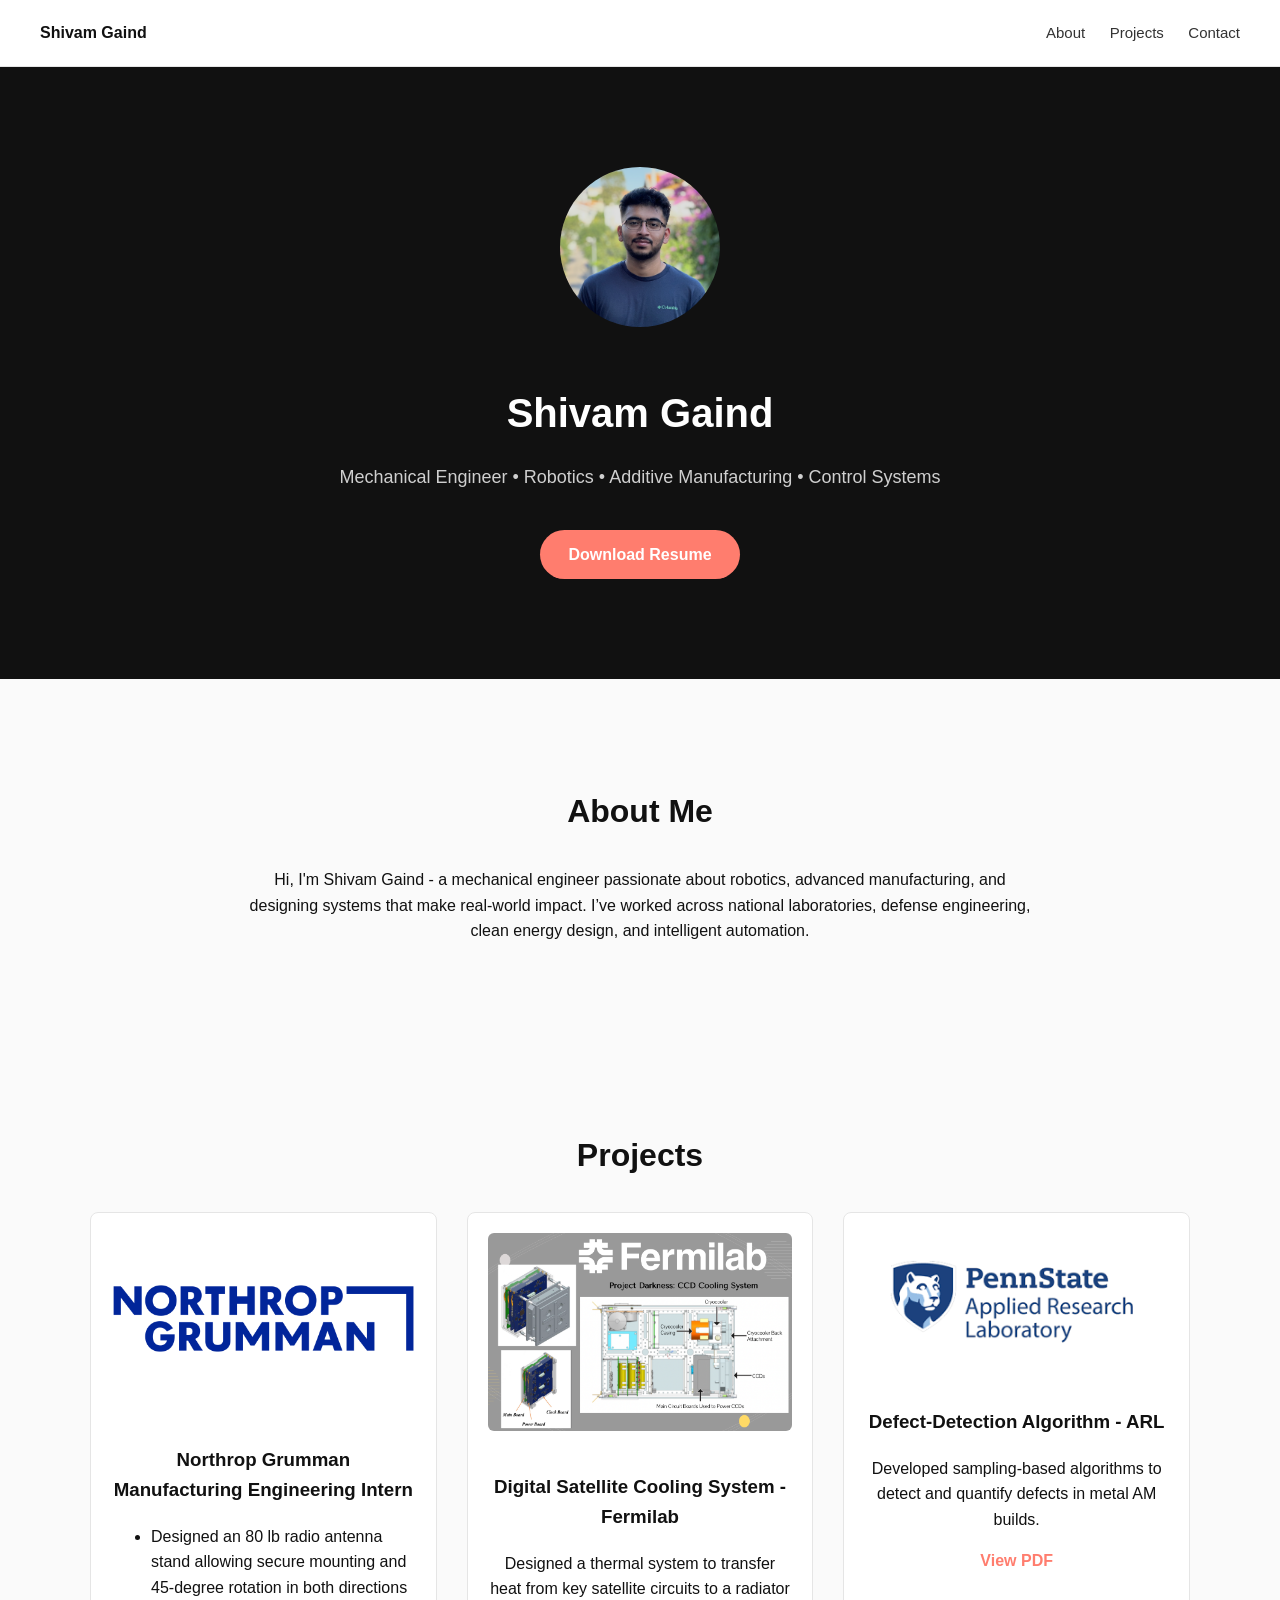
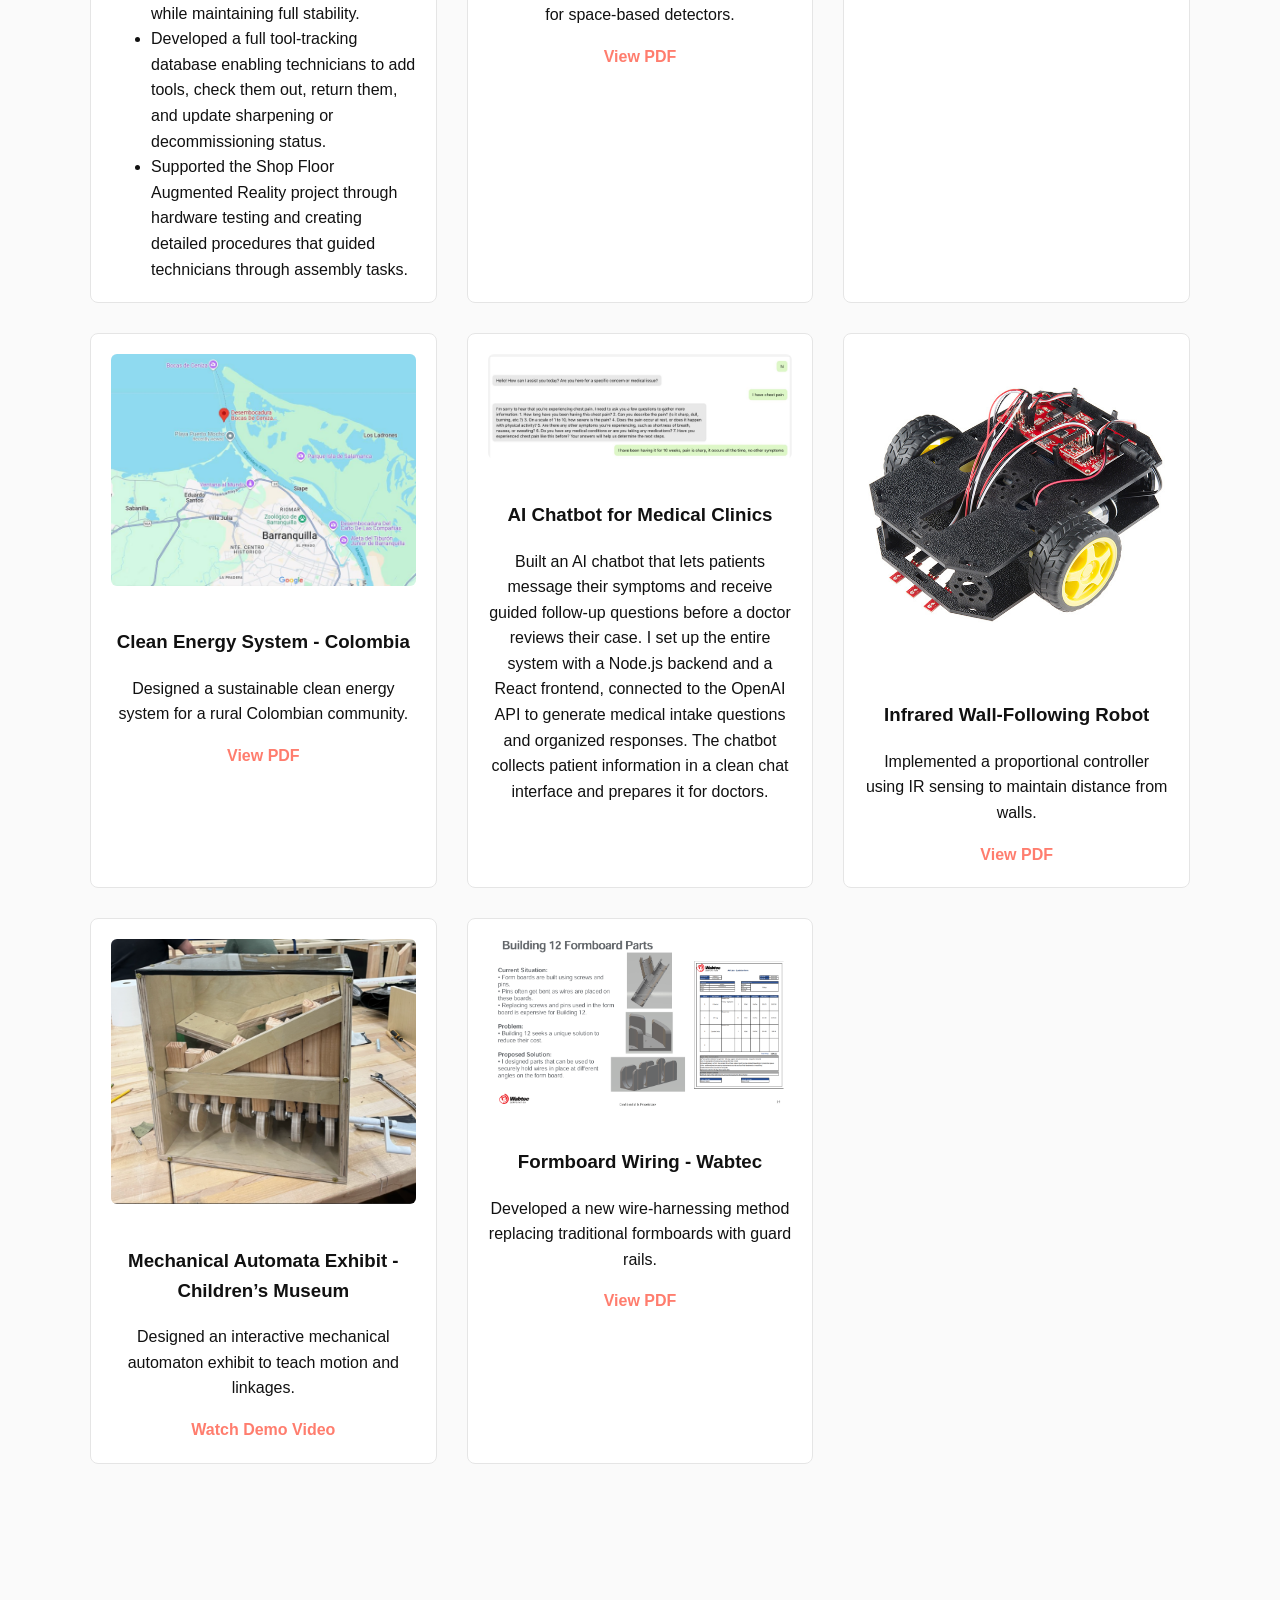
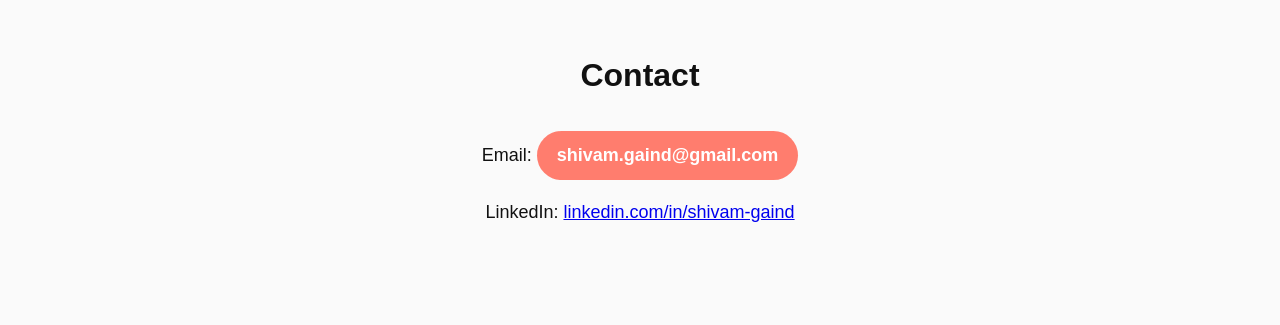
==== index.html @ 951e640e "Add files via upload" ====
<!DOCTYPE html>
<html lang="en">
<head>
  <meta charset="UTF-8" />
  <meta name="viewport" content="width=device-width, initial-scale=1.0" />
  <title>Shivam Gaind Portfolio</title>
  <style>
    body {
      margin: 0;
      font-family: Arial, sans-serif;
      background: #fafafa;
      color: #111;
      line-height: 1.6;
    }
    header {
      display: flex;
      justify-content: space-between;
      align-items: center;
      padding: 20px 40px;
      border-bottom: 1px solid #e5e5e5;
      background: white;
      position: sticky;
      top: 0;
    }
    nav a {
      margin-left: 20px;
      text-decoration: none;
      color: #333;
      font-size: 15px;
    }
    .hero {
      background: #111;
      color: white;
      padding: 100px 20px;
      text-align: center;
    }
    .hero img {
      width: 160px;
      height: 160px;
      border-radius: 50%;
      object-fit: cover;
      margin-bottom: 20px;
    }
    .hero h1 {
      font-size: 40px;
      margin-bottom: 10px;
    }
    .hero p {
      font-size: 18px;
      opacity: 0.8;
    }
    .resume-btn {
      display: inline-block;
      margin-top: 20px;
      padding: 12px 28px;
      background: #ff7d6e;
      color: white;
      text-decoration: none;
      border-radius: 30px;
      font-weight: bold;
    }

    section {
      padding: 80px 40px;
      max-width: 1100px;
      margin: auto;
    }
    h2 {
      margin-bottom: 30px;
      font-size: 32px;
      text-align: center;
    }
    .project-grid {
      display: grid;
      grid-template-columns: repeat(auto-fit, minmax(320px, 1fr));
      gap: 30px;
    }
    .project-card {
      background: white;
      border-radius: 8px;
      padding: 20px;
      border: 1px solid #e5e5e5;
      text-align: center;
    }
    .project-card img {
      width: 100%;
      border-radius: 6px;
      margin-bottom: 15px;
    }
    .project-card a {
      text-decoration: none;
      color: #ff7d6e;
      font-weight: bold;
    }
    #contact p {
      text-align: center;
      font-size: 18px;
    }
  .email-btn { display:inline-block; padding:10px 20px; background:#ff7d6e; color:white; border-radius:30px; text-decoration:none; font-weight:bold; }
.email-btn:hover { opacity:0.85; }
/* Fade-in animation */
@keyframes fadeInUp {
  0% { opacity: 0; transform: translateY(20px); }
  100% { opacity: 1; transform: translateY(0); }
}
.fade-in {
  animation: fadeInUp 0.9s ease both;
}
</style>
</head>
<body>

<header>
  <strong>Shivam Gaind</strong>
  <nav>
    <a href="#about">About</a>
    <a href="#projects">Projects</a>
    <a href="#contact">Contact</a>
  </nav>
</header>

<div class="hero fade-in">
  <img src="images/newheadshot.png" alt="Shivam Headshot">
  <h1>Shivam Gaind</h1>
  <p>Mechanical Engineer • Robotics • Additive Manufacturing • Control Systems</p>
  <a class="resume-btn" href="pdfs/shivam-gaind-resume.pdf" target="_blank">Download Resume</a>
</div>

<section id="about" class="fade-in">
  <h2>About Me</h2>
  <p style="max-width:800px;margin:auto;text-align:center;">
    Hi, I'm Shivam Gaind - a mechanical engineer passionate about robotics, advanced manufacturing,
    and designing systems that make real-world impact. I’ve worked across national laboratories,
    defense engineering, clean energy design, and intelligent automation.
  </p>
</section>

<section id="projects">
  <h2>Projects</h2>
  <div class="project-grid fade-in">

    <div class="project-card">
      <img src="images/Northrop-Grumman-logo.png" alt="Northrop Grumman">
      <h3>Northrop Grumman Manufacturing Engineering Intern</h3>
      <ul style="text-align:left; max-width:850px; margin:auto;">
        <li>Designed an 80 lb radio antenna stand allowing secure mounting and 45-degree rotation in both directions while maintaining full stability.</li>
        <li>Developed a full tool-tracking database enabling technicians to add tools, check them out, return them, and update sharpening or decommissioning status.</li>
        <li>Supported the Shop Floor Augmented Reality project through hardware testing and creating detailed procedures that guided technicians through assembly tasks.</li>
      </ul>
    </div>


    <div class="project-card">
      <img src="images/cooling-system.jpg" alt="Cooling System">
      <h3>Digital Satellite Cooling System - Fermilab</h3>
      <p>Designed a thermal system to transfer heat from key satellite circuits to a radiator for space-based detectors.</p>
      <a href="pdfs/cooling-system.pdf" target="_blank">View PDF</a>
    </div>

    <div class="project-card">
      <img src="images/arl.png" alt="Defect Detection">
      <h3>Defect-Detection Algorithm - ARL</h3>
      <p>Developed sampling-based algorithms to detect and quantify defects in metal AM builds.</p>
      <a href="pdfs/defect-detection.pdf" target="_blank">View PDF</a>
    </div>

    <div class="project-card">
      <img src="images/clean-energy.jpg" alt="Colombia Energy">
      <h3>Clean Energy System - Colombia</h3>
      <p>Designed a sustainable clean energy system for a rural Colombian community.</p>
      <a href="pdfs/colombia-energy.pdf" target="_blank">View PDF</a>
    </div>

    <div class="project-card">
      <img src="images/ai-chatbot.jpg" alt="AI Chatbot">
      <h3>AI Chatbot for Medical Clinics</h3>
      <p>Built an AI chatbot that lets patients message their symptoms and receive guided follow-up questions before a doctor reviews their case. I set up the entire system with a Node.js backend and a React frontend, connected to the OpenAI API to generate medical intake questions and organized responses. The chatbot collects patient information in a clean chat interface and prepares it for doctors.</p>
    </div>

    <div class="project-card">
      <img src="images/wall-robot.jpg" alt="Wall Robot">
      <h3>Infrared Wall-Following Robot</h3>
      <p>Implemented a proportional controller using IR sensing to maintain distance from walls.</p>
      <a href="pdfs/wall-following-robot.pdf" target="_blank">View PDF</a>
    </div>

    <div class="project-card">
      <img src="images/automata.jpg" alt="Automata">
      <h3>Mechanical Automata Exhibit - Children’s Museum</h3>
      <p>Designed an interactive mechanical automaton exhibit to teach motion and linkages.</p>
      <a href="https://youtu.be/jIx4o_umv-I" target="_blank">Watch Demo Video</a>
    </div>

    <div class="project-card">
      <img src="images/formboard.jpg" alt="Wabtec Wiring">
      <h3>Formboard Wiring - Wabtec</h3>
      <p>Developed a new wire-harnessing method replacing traditional formboards with guard rails.</p>
      <a href="pdfs/wabtec-wiring.pdf" target="_blank">View PDF</a>
    
    

  </div>
</section>

<section id="contact" class="fade-in">
  <h2>Contact</h2>
  <p>Email: <a href="mailto:shivam.gaind@gmail.com" class="email-btn">shivam.gaind@gmail.com</a></p>
  <p>LinkedIn: <a href="https://www.linkedin.com/in/shivam-gaind/" target="_blank">linkedin.com/in/shivam-gaind</a></p>
</section>

</body>
</html>
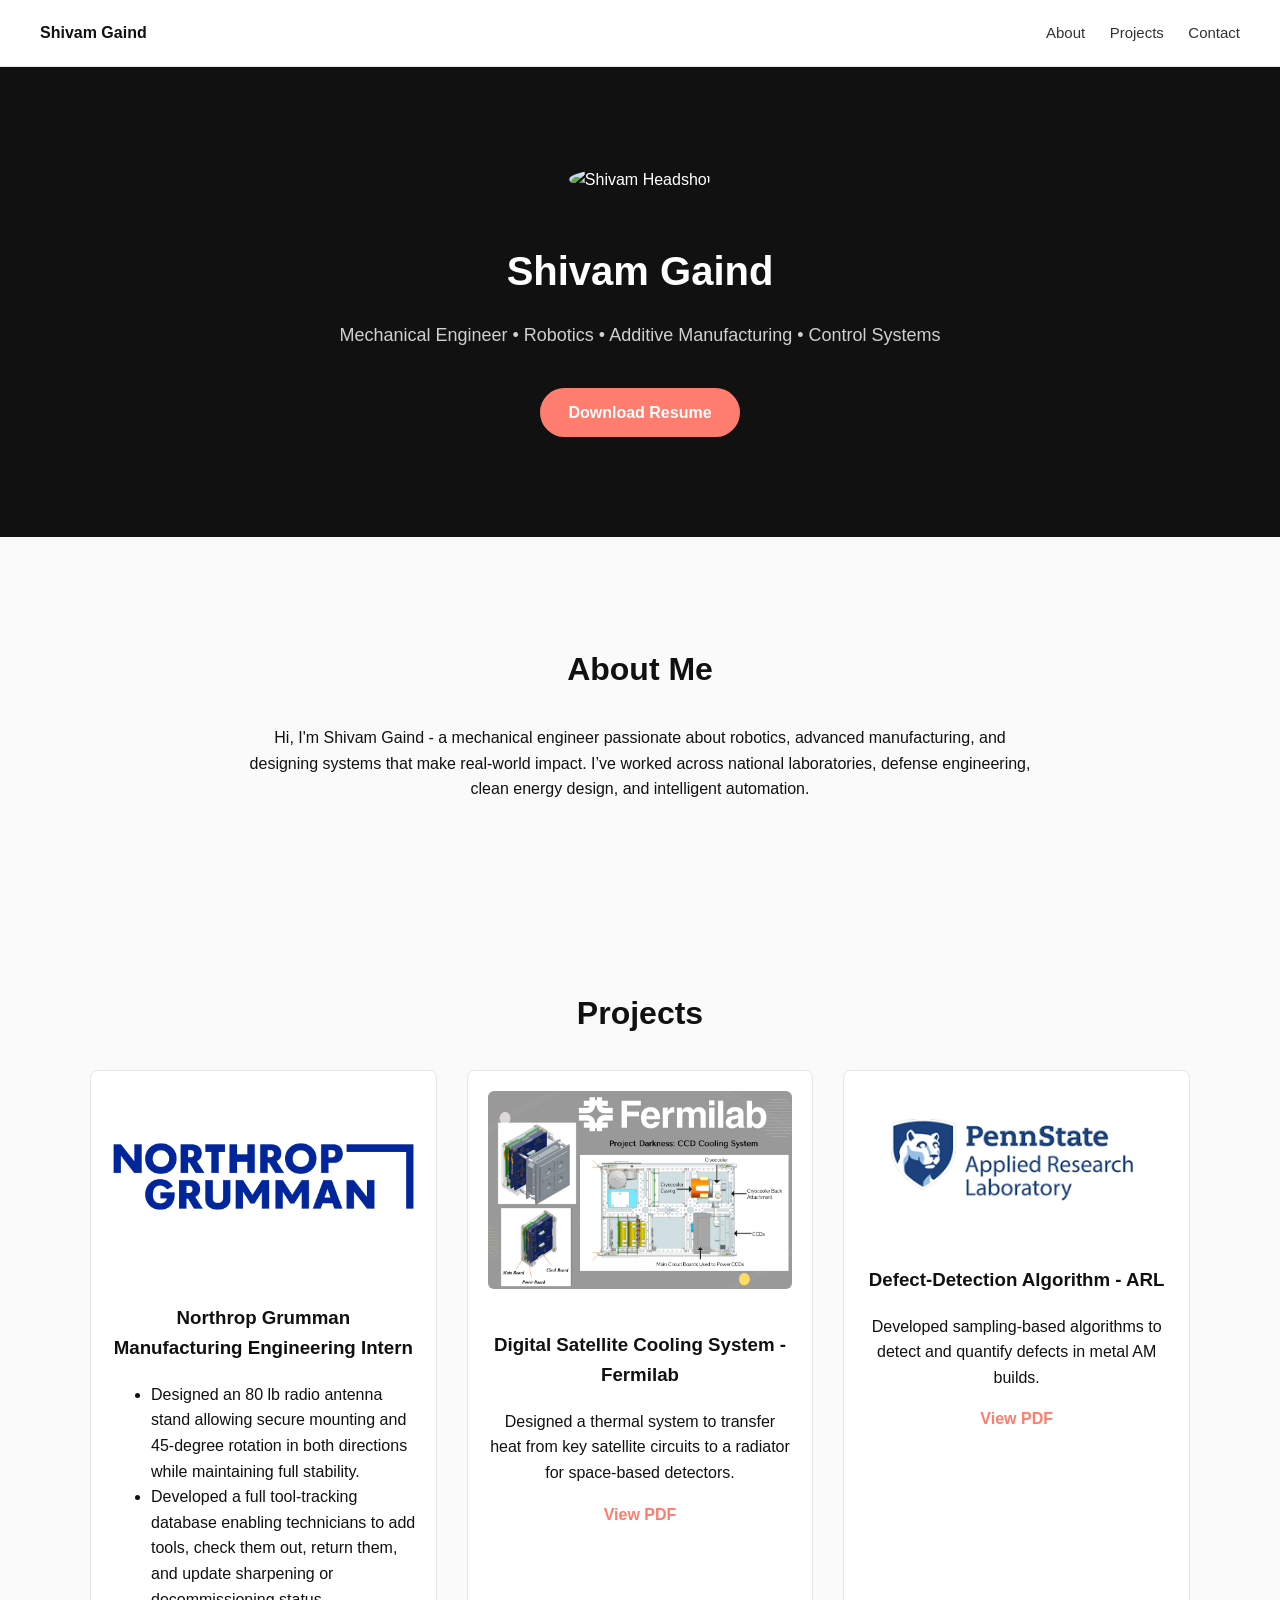
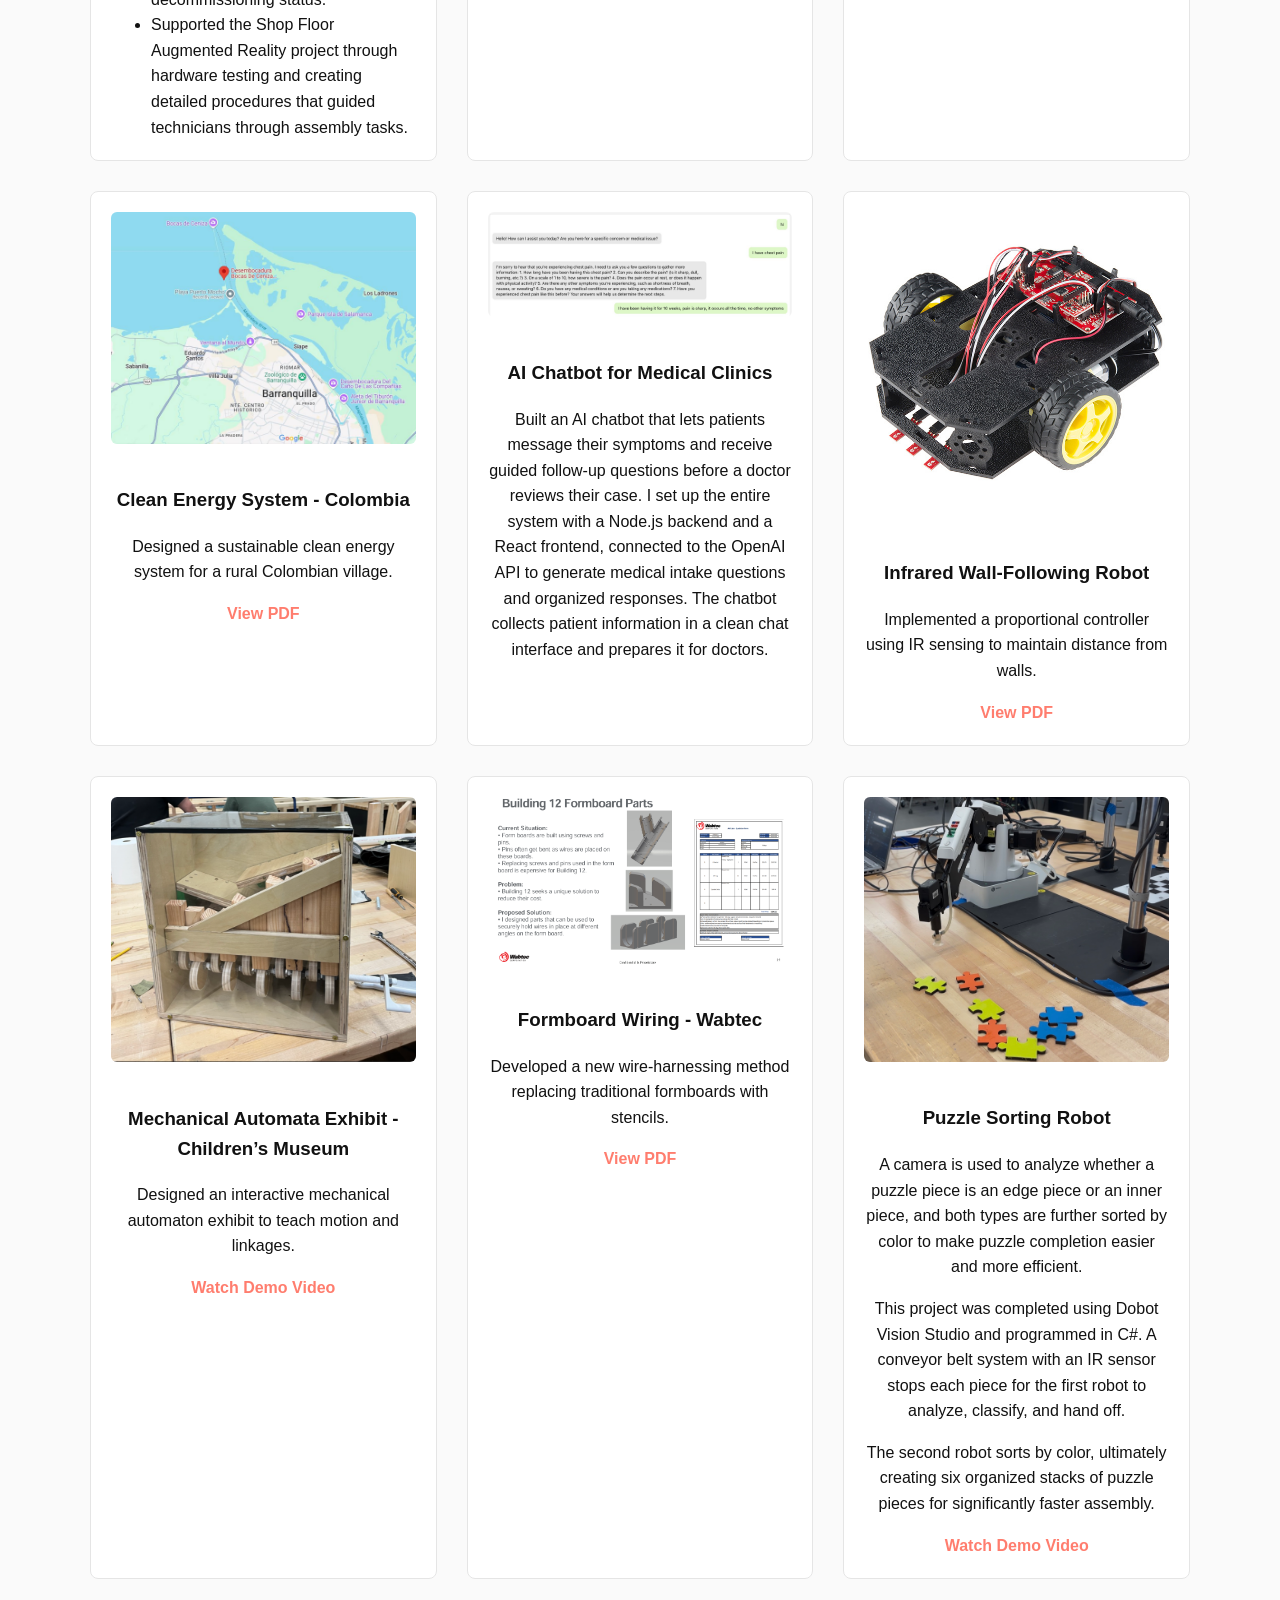
==== commit 1d14360e: "Add files via upload" ====
--- a/index.html
+++ b/index.html
@@ -120,7 +120,7 @@
 </header>
 
 <div class="hero fade-in">
-  <img src="images/newheadshot.png" alt="Shivam Headshot">
+  <img src="images/newheadshot.jpg" alt="Shivam Headshot">
   <h1>Shivam Gaind</h1>
   <p>Mechanical Engineer • Robotics • Additive Manufacturing • Control Systems</p>
   <a class="resume-btn" href="pdfs/shivam-gaind-resume.pdf" target="_blank">Download Resume</a>
@@ -167,7 +167,7 @@
     <div class="project-card">
       <img src="images/clean-energy.jpg" alt="Colombia Energy">
       <h3>Clean Energy System - Colombia</h3>
-      <p>Designed a sustainable clean energy system for a rural Colombian community.</p>
+      <p>Designed a sustainable clean energy system for a rural Colombian village.</p>
       <a href="pdfs/colombia-energy.pdf" target="_blank">View PDF</a>
     </div>
 
@@ -194,19 +194,18 @@
     <div class="project-card">
       <img src="images/formboard.jpg" alt="Wabtec Wiring">
       <h3>Formboard Wiring - Wabtec</h3>
-      <p>Developed a new wire-harnessing method replacing traditional formboards with guard rails.</p>
+      <p>Developed a new wire-harnessing method replacing traditional formboards with stencils.</p>
       <a href="pdfs/wabtec-wiring.pdf" target="_blank">View PDF</a>
-    
-    
+    </div>
+
+    <div class="project-card">
+      <img src="images/puzzle.jpg" alt="Puzzle Sorting Robot">
+      <h3>Puzzle Sorting Robot</h3>
+      <p>A camera is used to analyze whether a puzzle piece is an edge piece or an inner piece, and both types are further sorted by color to make puzzle completion easier and more efficient.</p>
+      <p>This project was completed using Dobot Vision Studio and programmed in C#. A conveyor belt system with an IR sensor stops each piece for the first robot to analyze, classify, and hand off.</p>
+      <p>The second robot sorts by color, ultimately creating six organized stacks of puzzle pieces for significantly faster assembly.</p>
+      <a href="https://youtu.be/s-5QHAK5rCs" target="_blank">Watch Demo Video</a>
+    </div>
 
   </div>
 </section>
-
-<section id="contact" class="fade-in">
-  <h2>Contact</h2>
-  <p>Email: <a href="mailto:shivam.gaind@gmail.com" class="email-btn">shivam.gaind@gmail.com</a></p>
-  <p>LinkedIn: <a href="https://www.linkedin.com/in/shivam-gaind/" target="_blank">linkedin.com/in/shivam-gaind</a></p>
-</section>
-
-</body>
-</html>
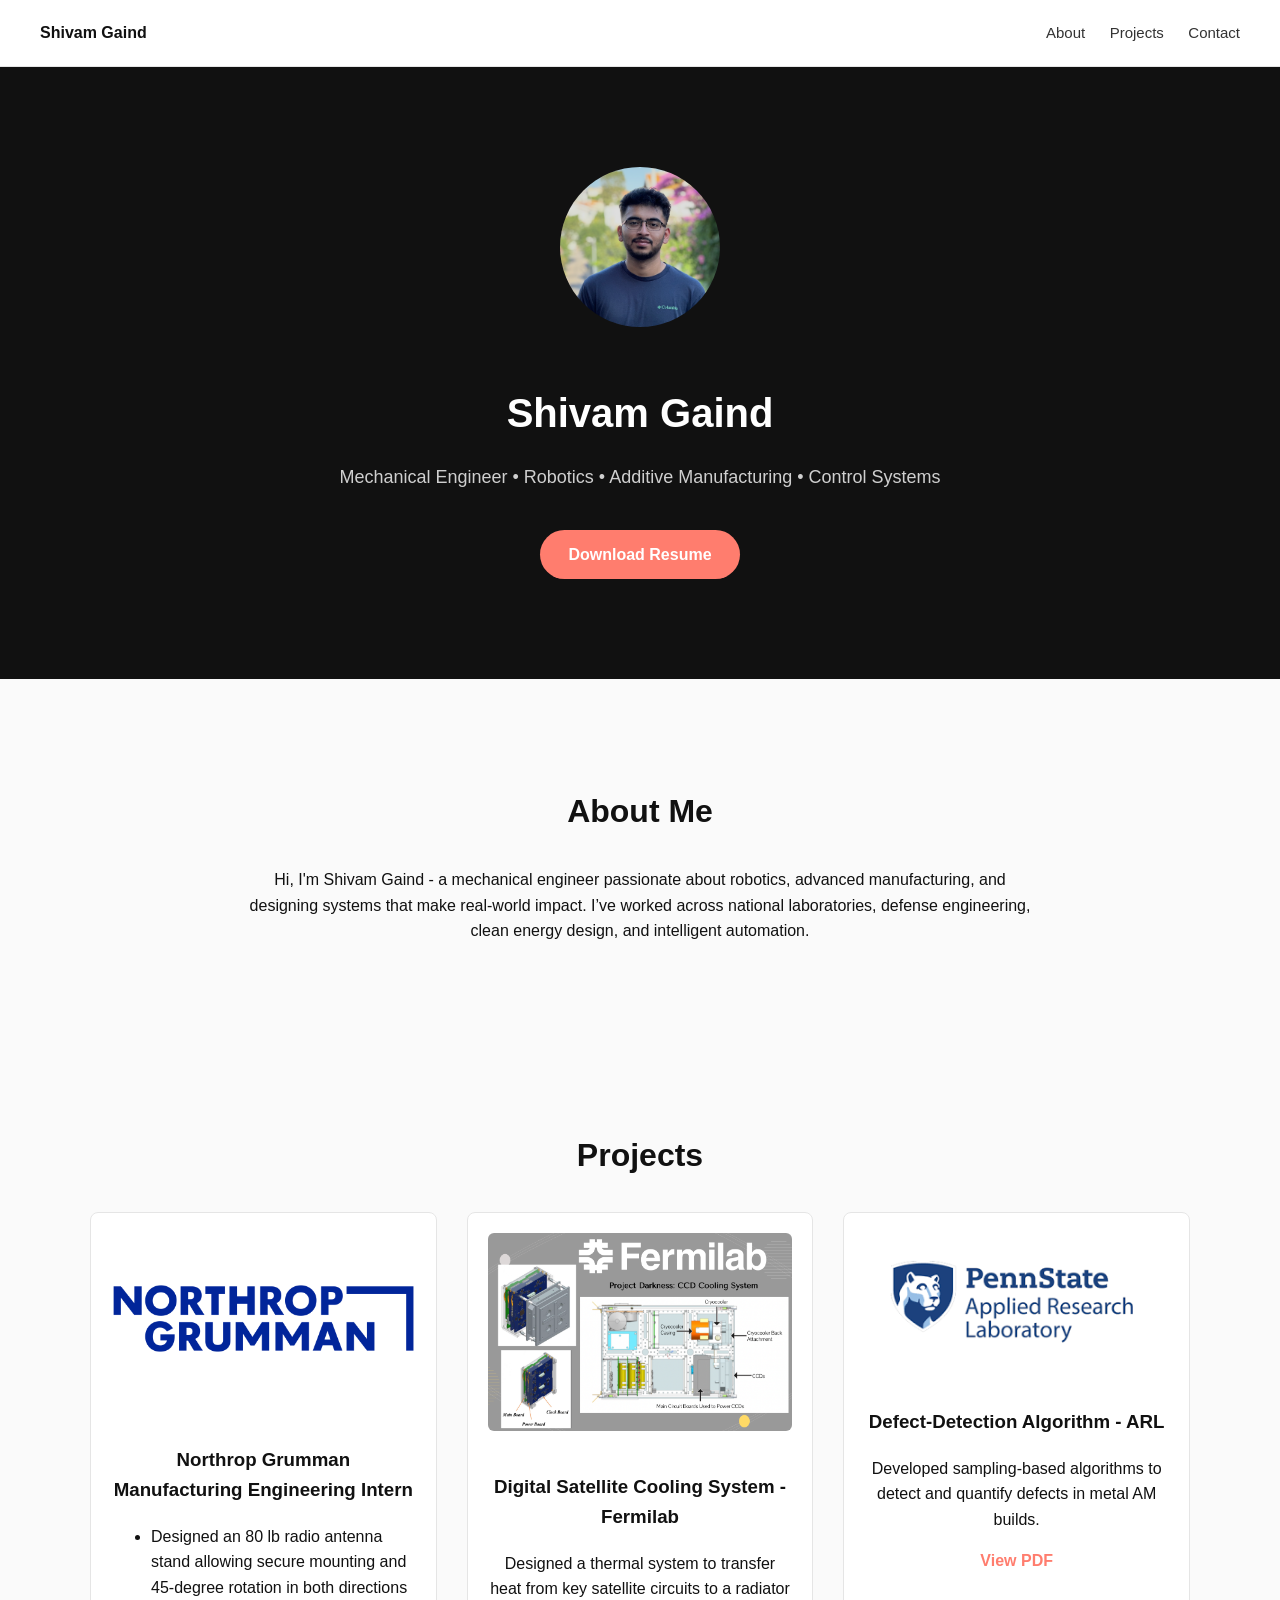
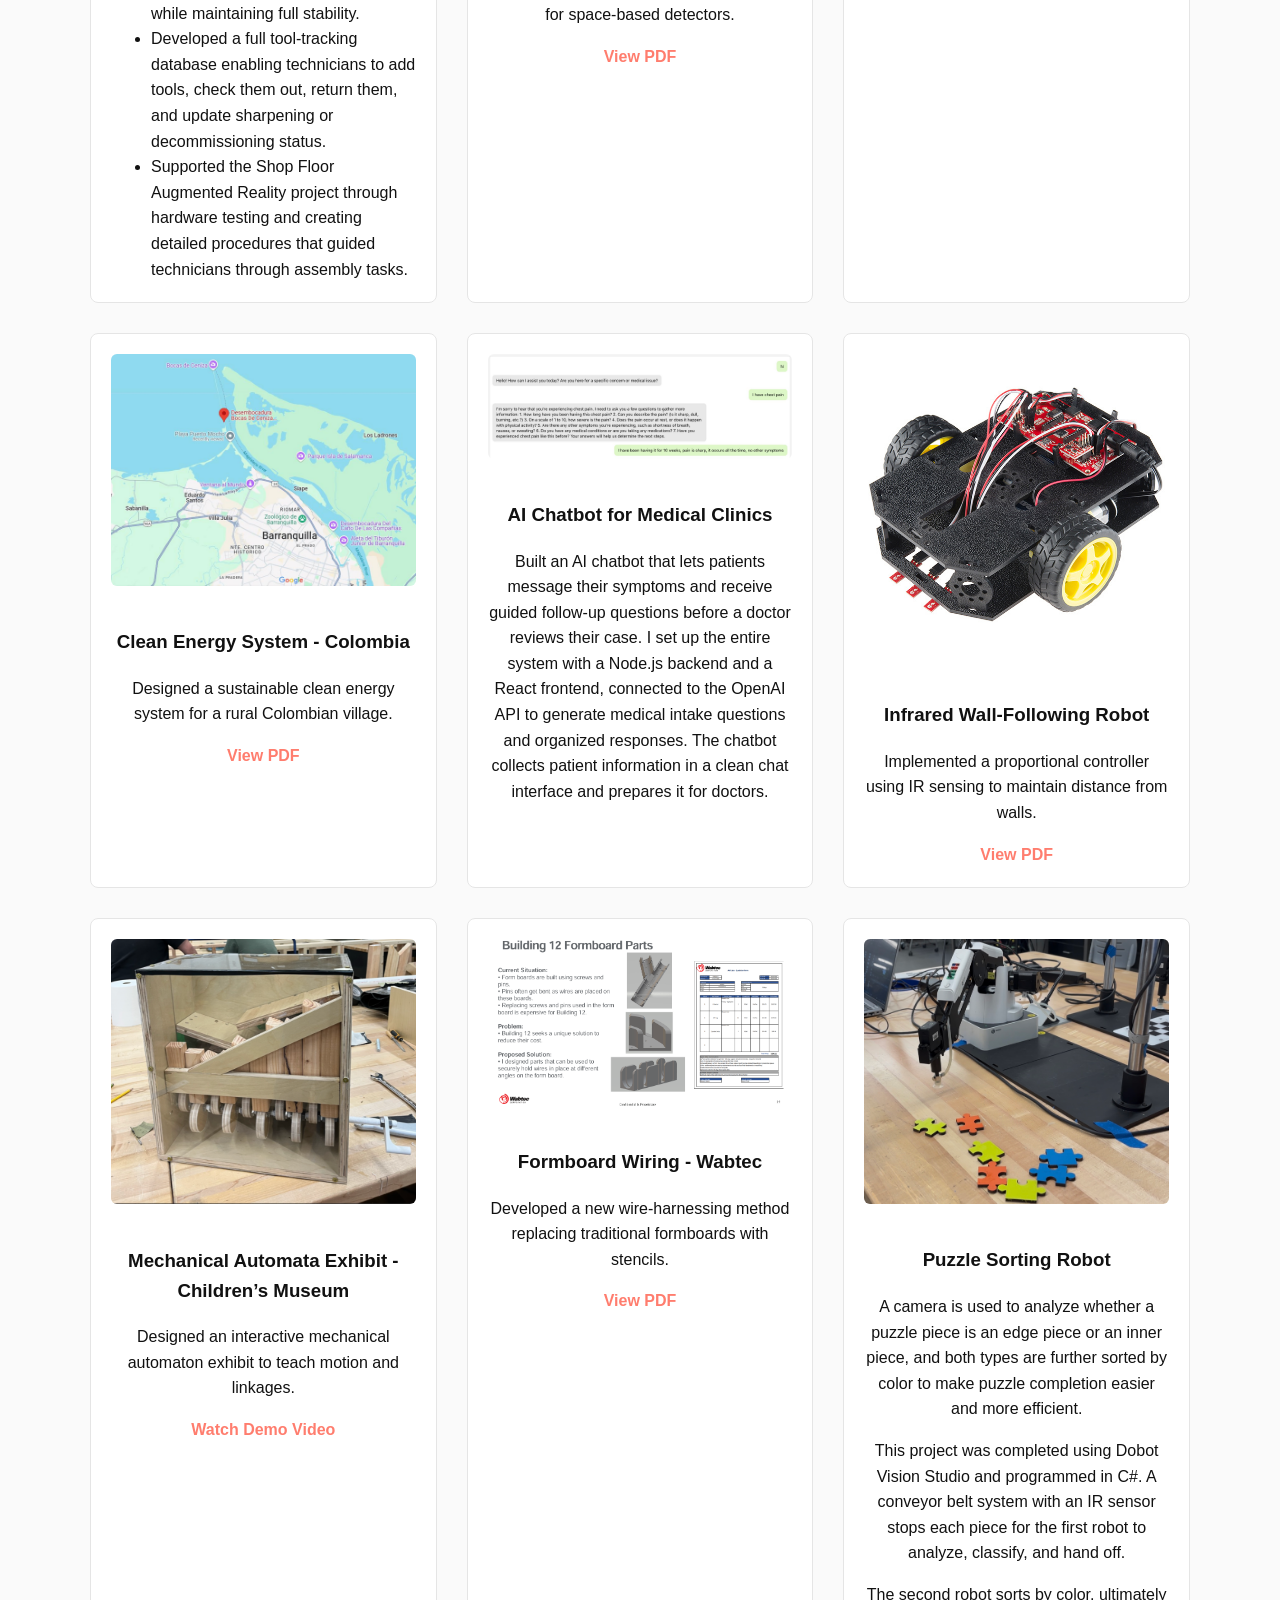
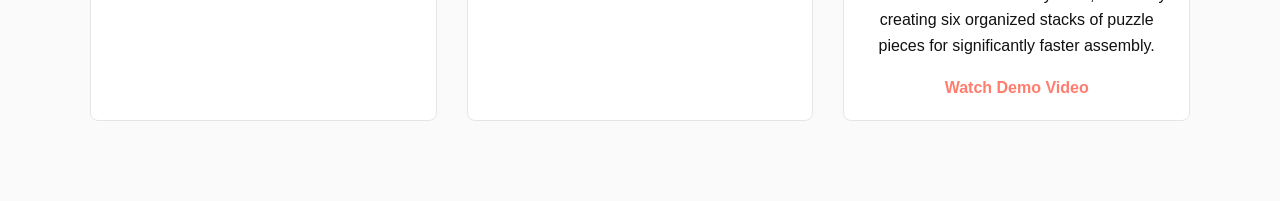
==== commit a1bbe857: "Add files via upload" ====
--- a/index.html
+++ b/index.html
@@ -120,7 +120,7 @@
 </header>
 
 <div class="hero fade-in">
-  <img src="images/newheadshot.jpg" alt="Shivam Headshot">
+  <img src="images/shivamphoto.jpg" alt="Shivam Headshot">
   <h1>Shivam Gaind</h1>
   <p>Mechanical Engineer • Robotics • Additive Manufacturing • Control Systems</p>
   <a class="resume-btn" href="pdfs/shivam-gaind-resume.pdf" target="_blank">Download Resume</a>
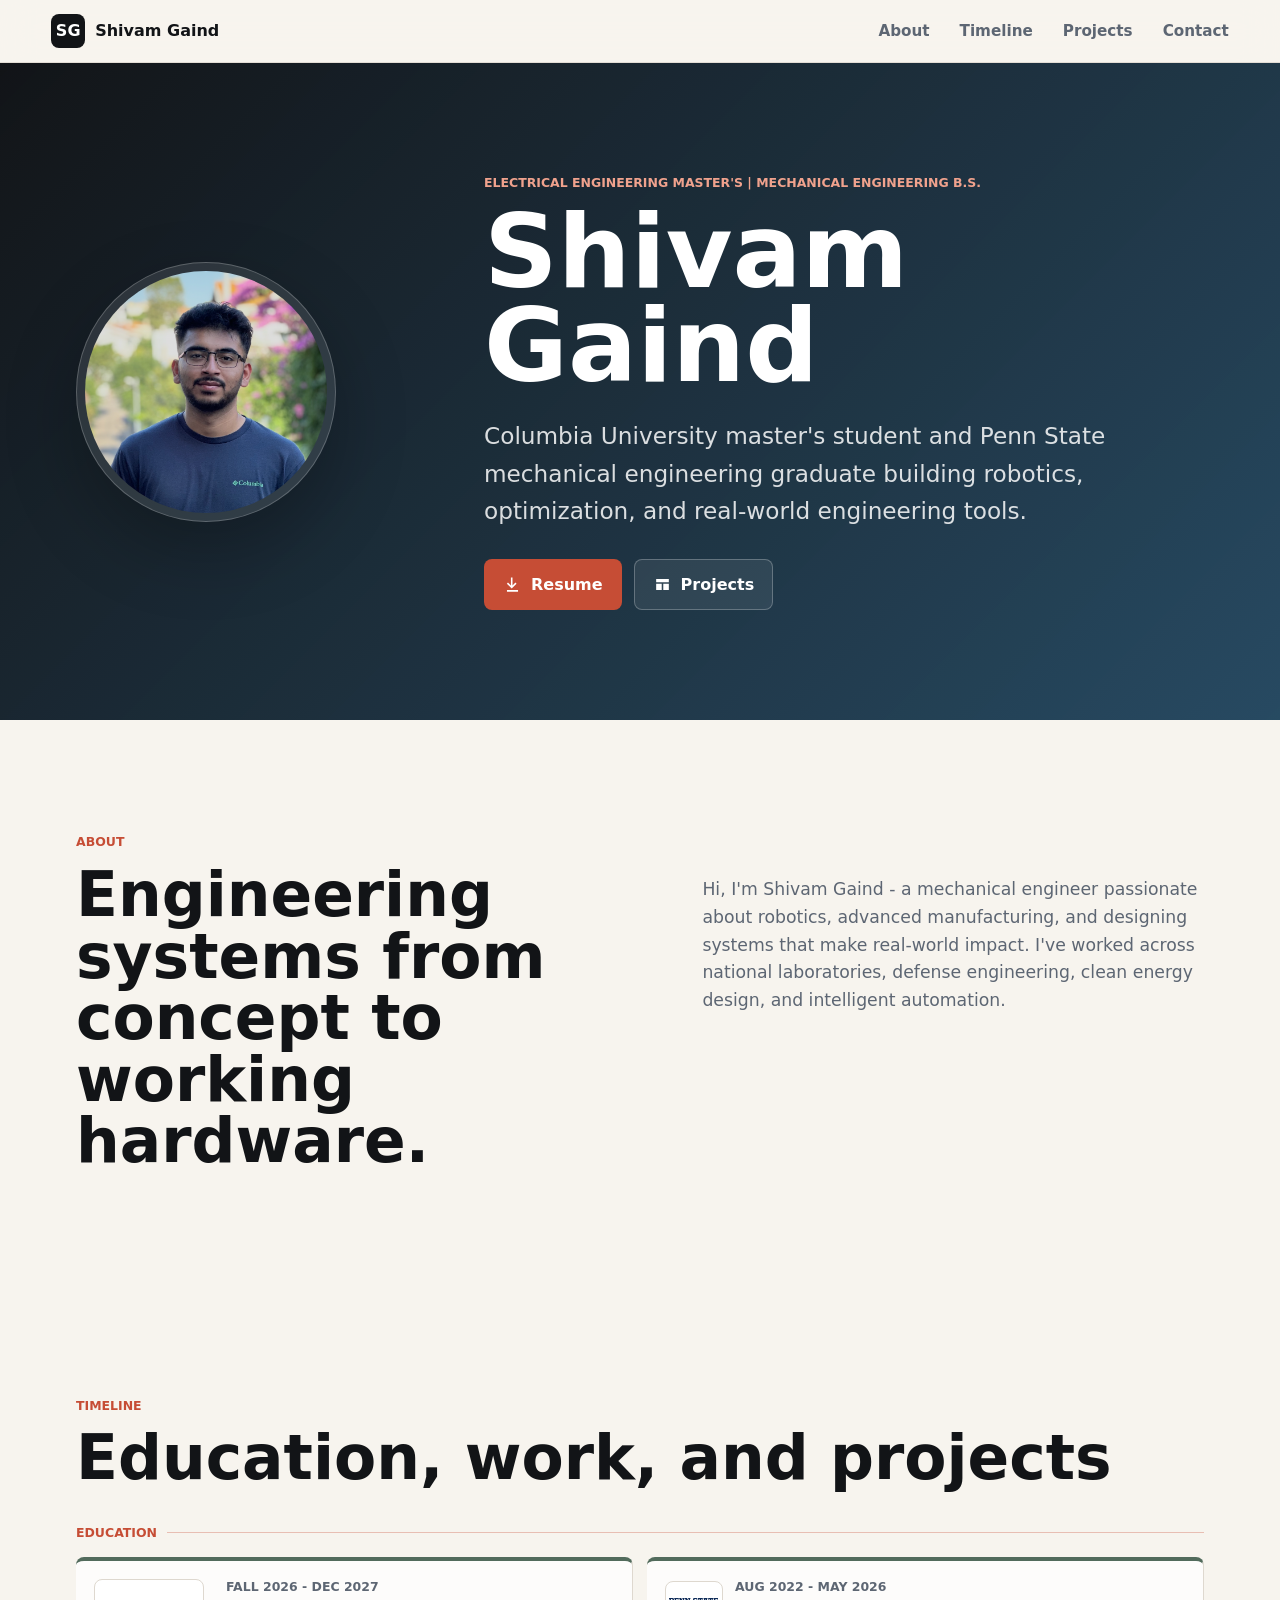
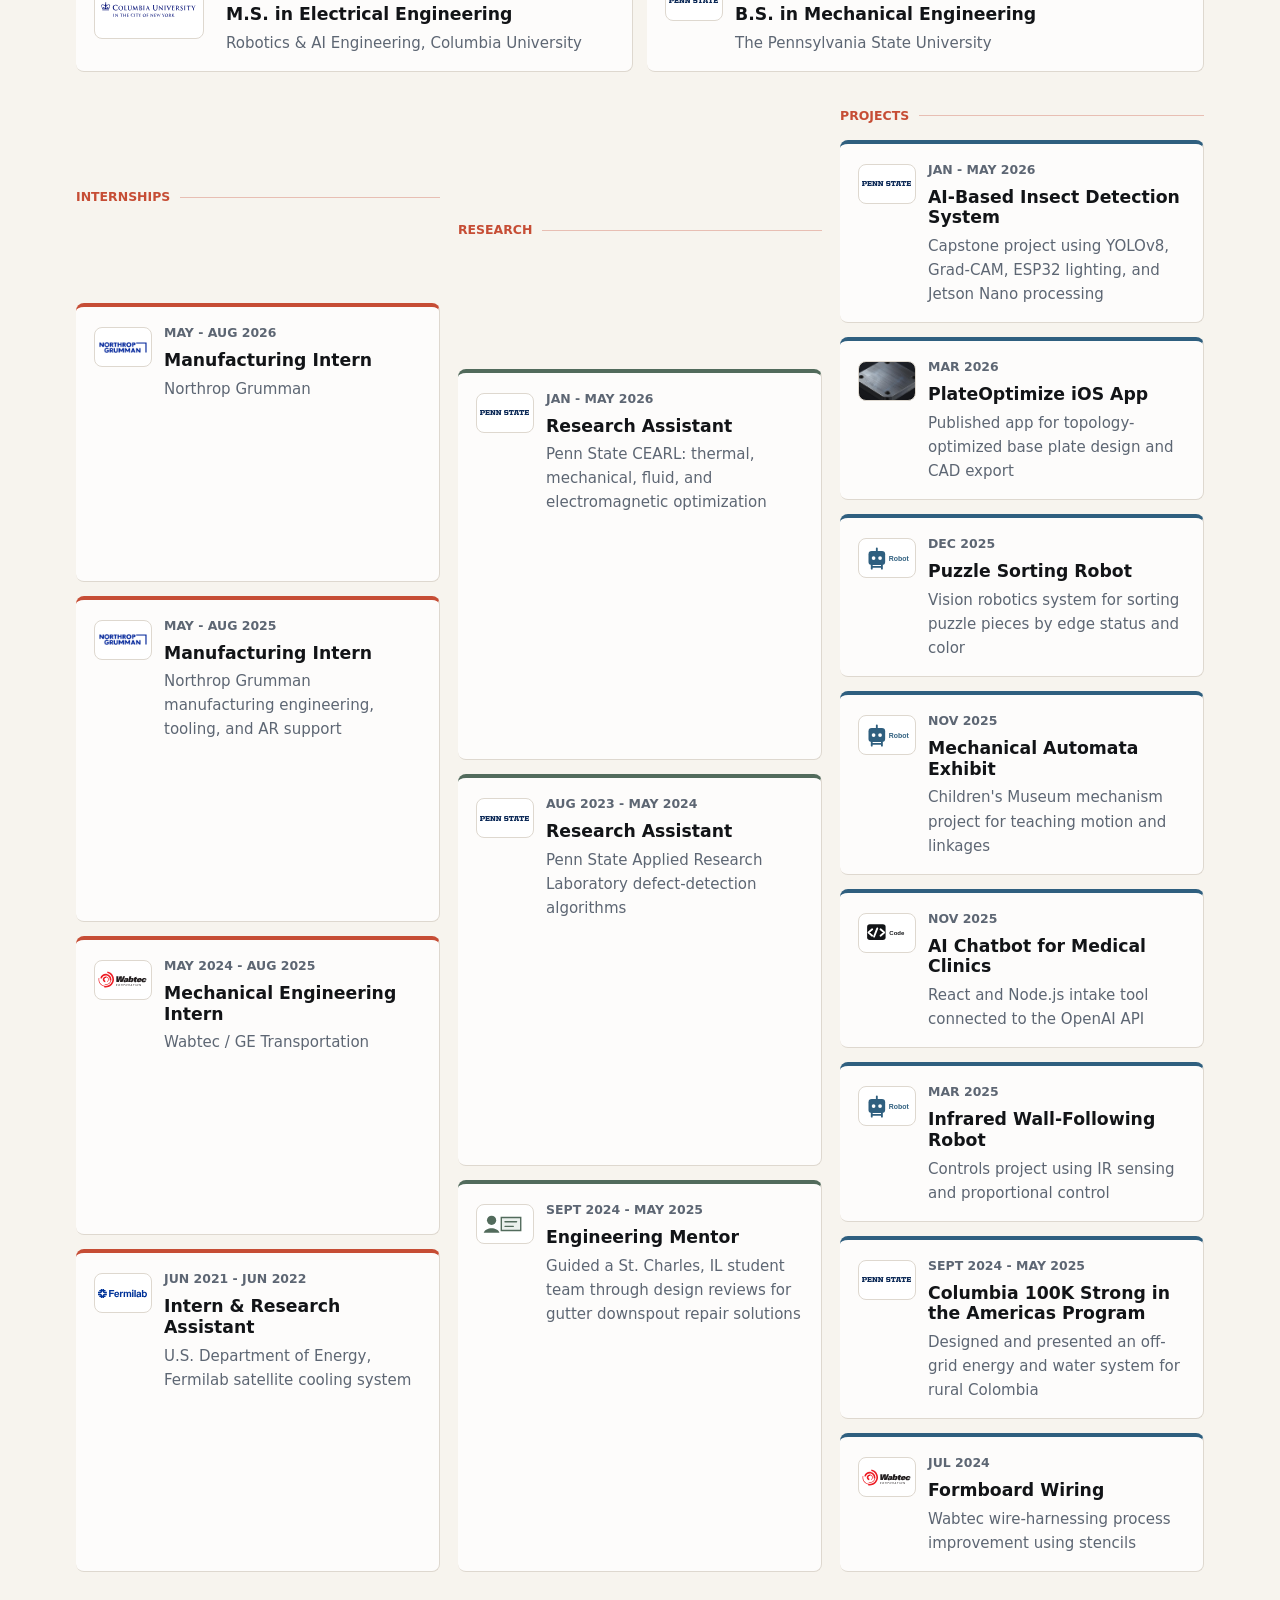
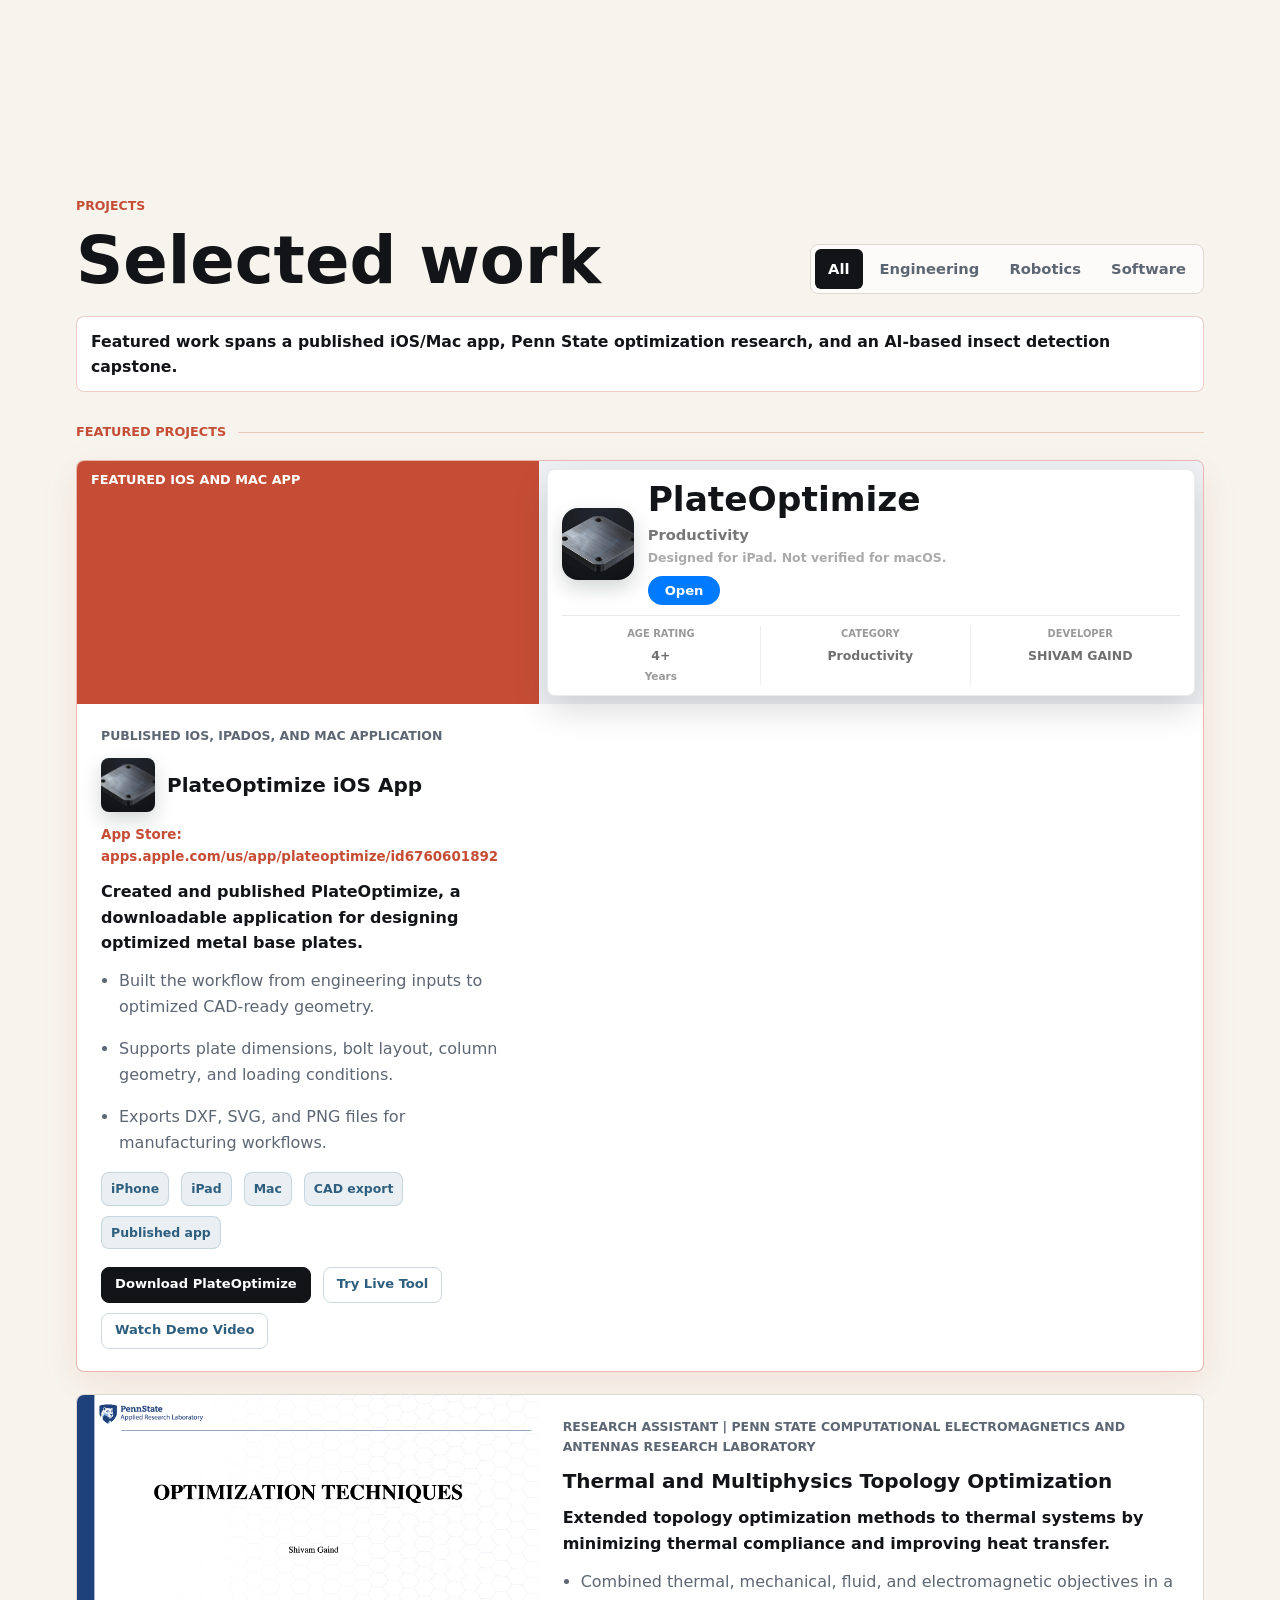
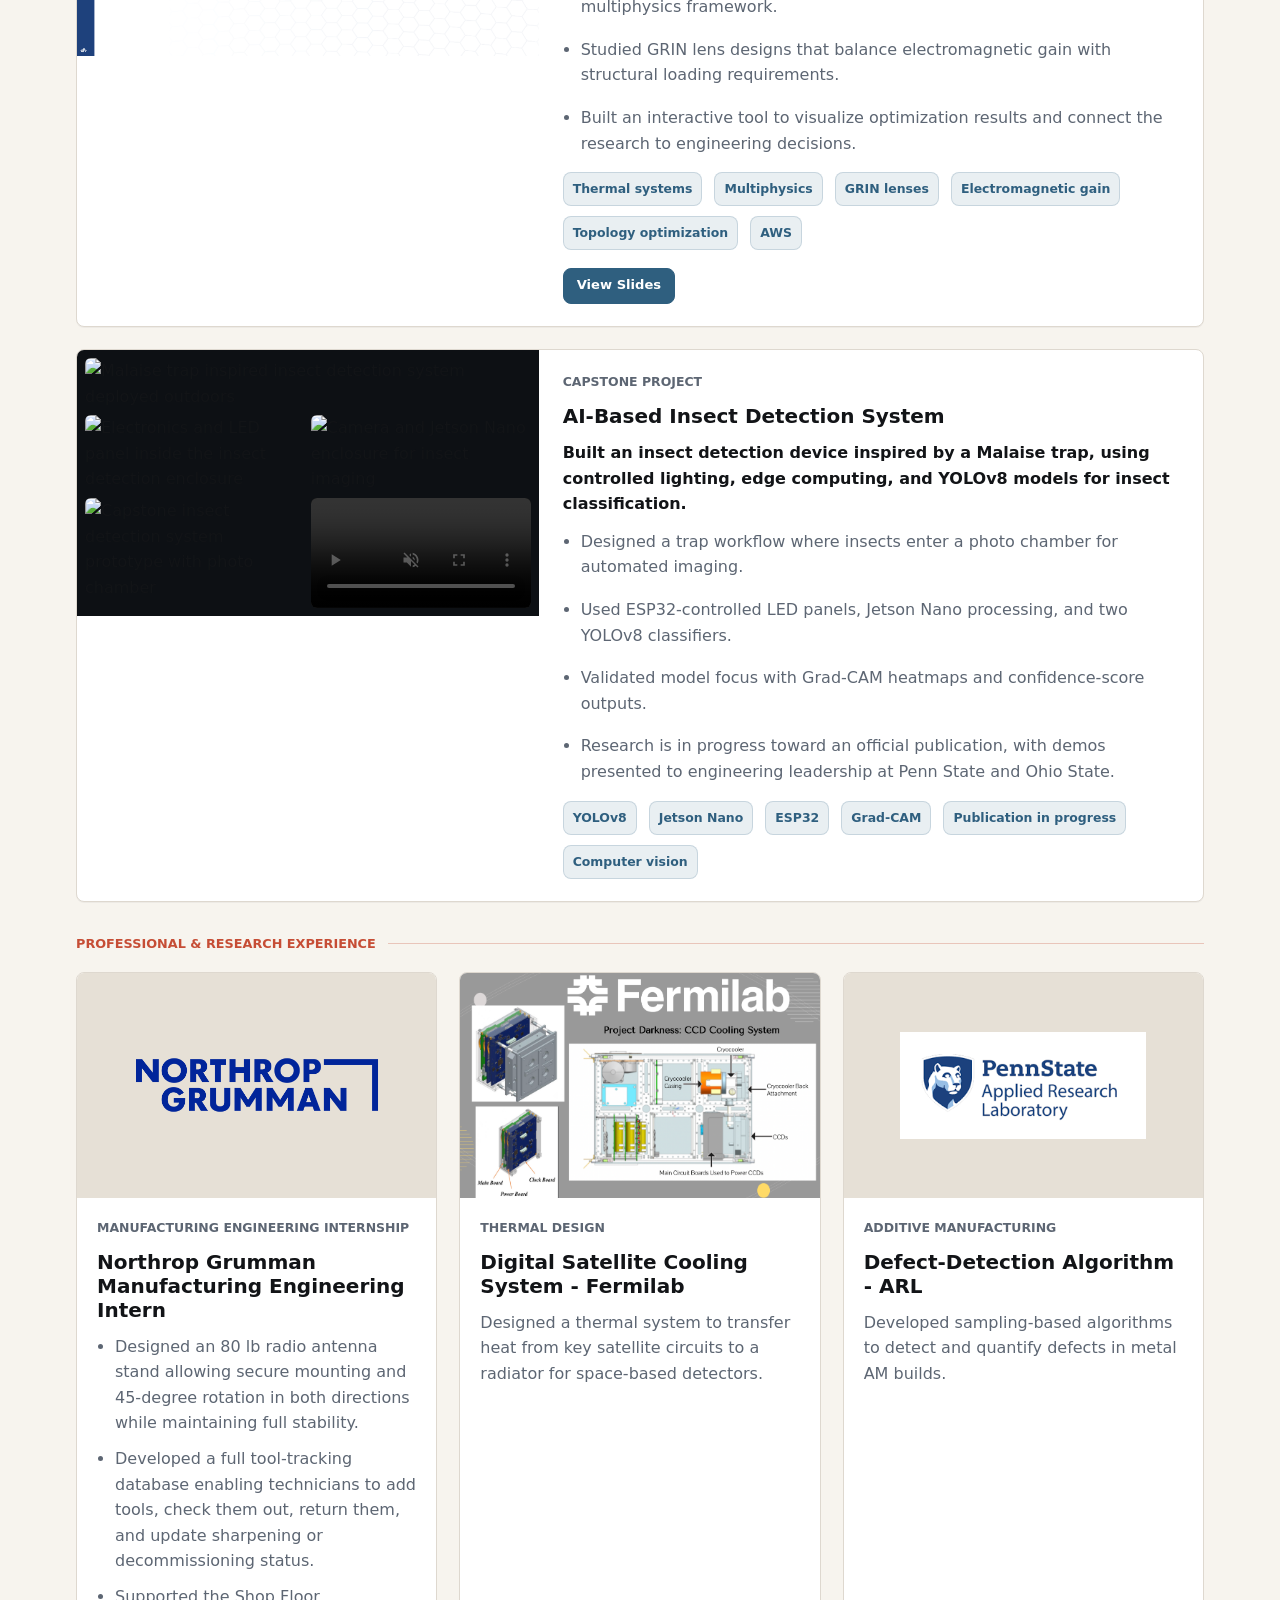
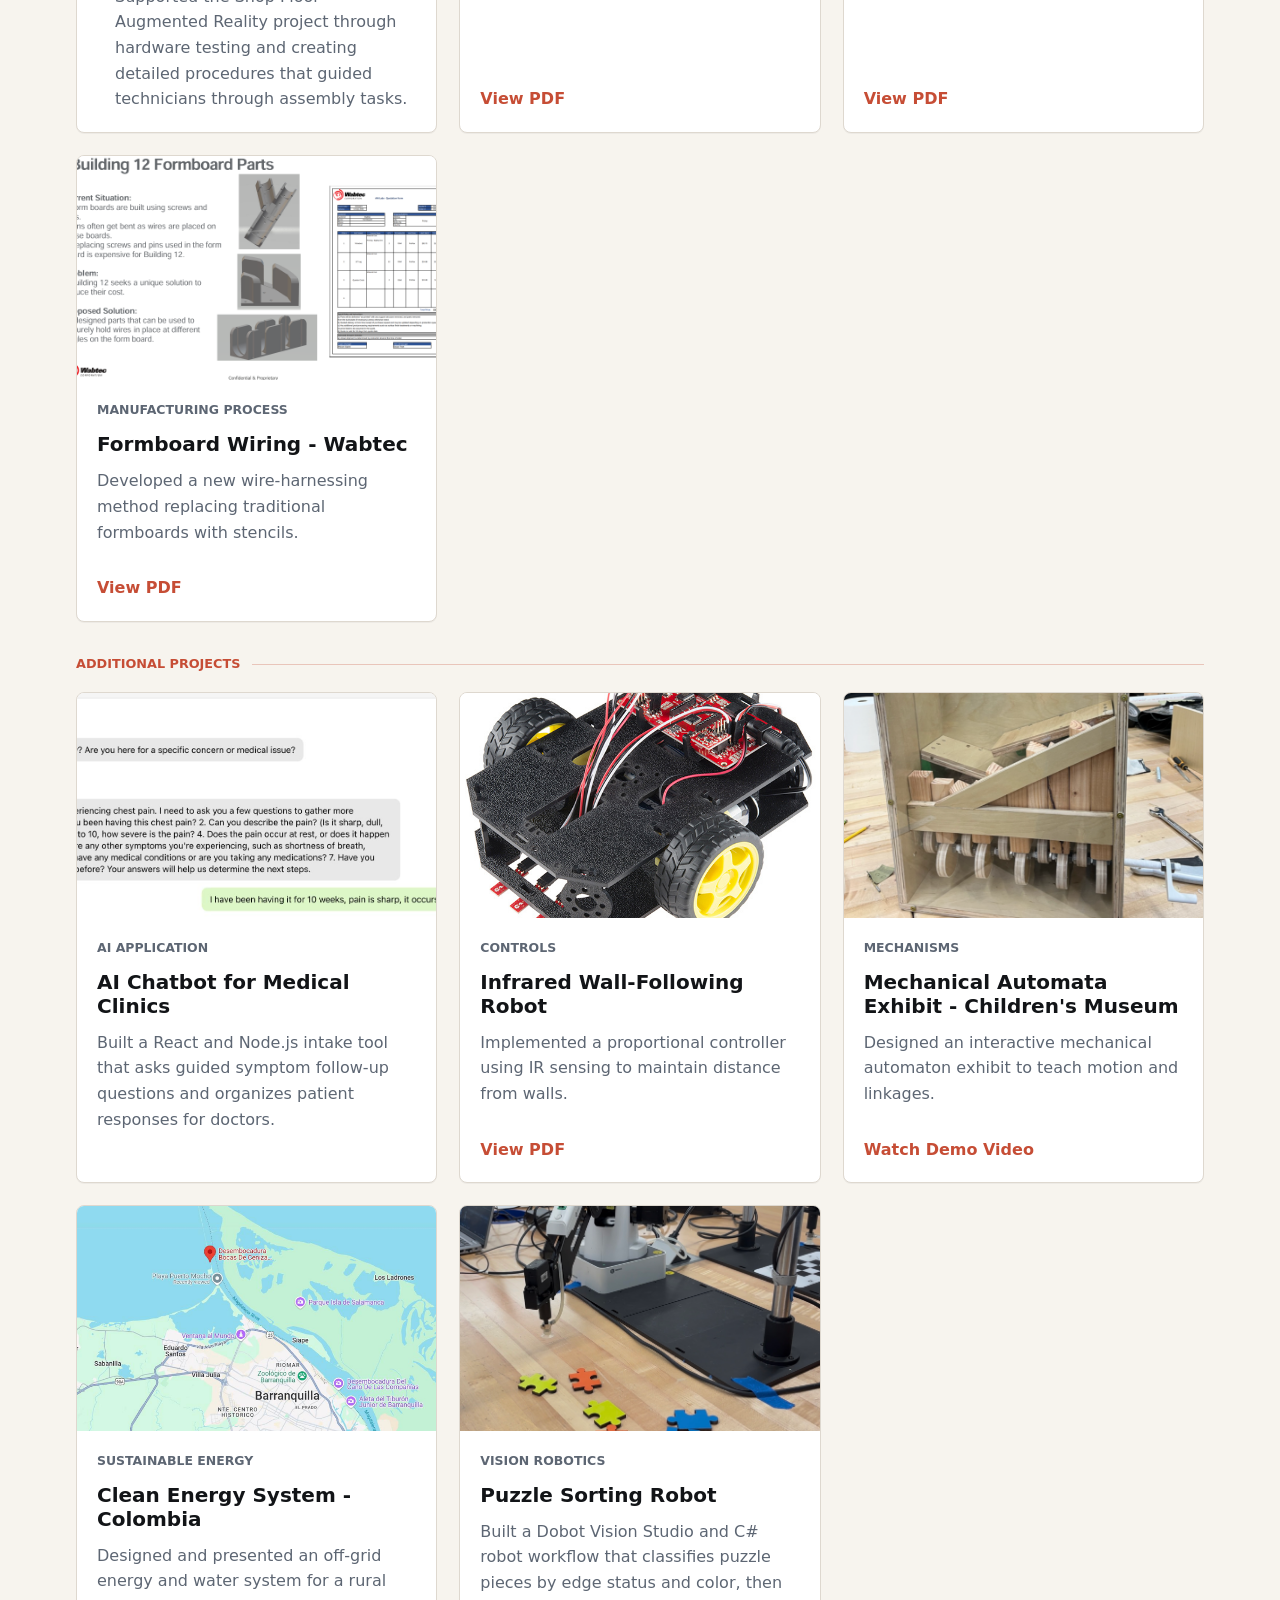
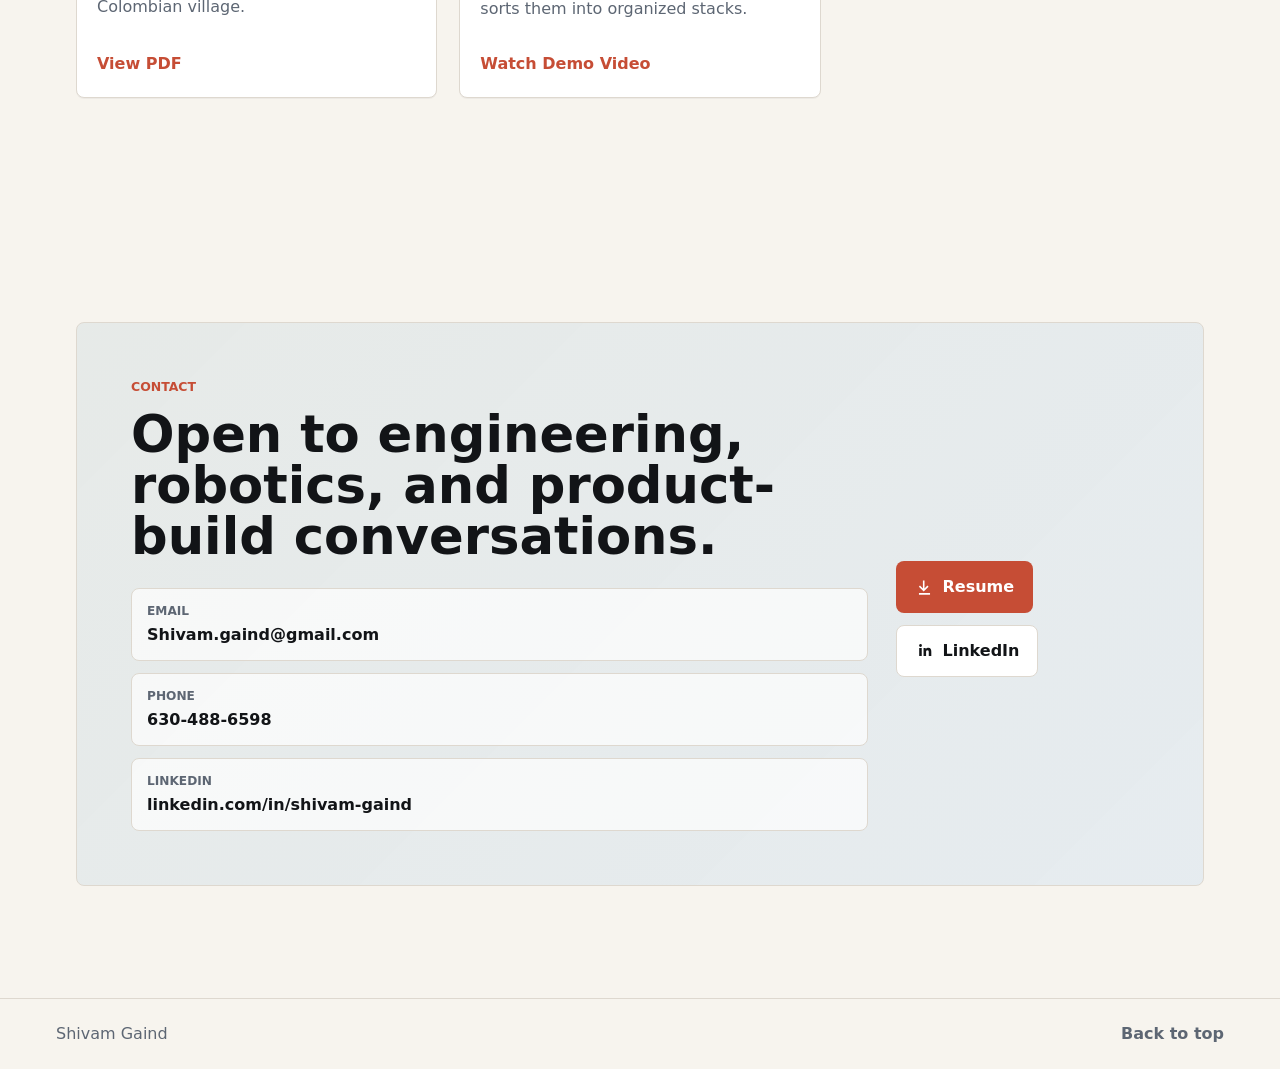
==== commit 11c2c0eb: "Publish redesigned portfolio" ====
--- a/index.html
+++ b/index.html
@@ -1,211 +1,484 @@
 <!DOCTYPE html>
 <html lang="en">
-<head>
-  <meta charset="UTF-8" />
-  <meta name="viewport" content="width=device-width, initial-scale=1.0" />
-  <title>Shivam Gaind Portfolio</title>
-  <style>
-    body {
-      margin: 0;
-      font-family: Arial, sans-serif;
-      background: #fafafa;
-      color: #111;
-      line-height: 1.6;
-    }
-    header {
-      display: flex;
-      justify-content: space-between;
-      align-items: center;
-      padding: 20px 40px;
-      border-bottom: 1px solid #e5e5e5;
-      background: white;
-      position: sticky;
-      top: 0;
-    }
-    nav a {
-      margin-left: 20px;
-      text-decoration: none;
-      color: #333;
-      font-size: 15px;
-    }
-    .hero {
-      background: #111;
-      color: white;
-      padding: 100px 20px;
-      text-align: center;
-    }
-    .hero img {
-      width: 160px;
-      height: 160px;
-      border-radius: 50%;
-      object-fit: cover;
-      margin-bottom: 20px;
-    }
-    .hero h1 {
-      font-size: 40px;
-      margin-bottom: 10px;
-    }
-    .hero p {
-      font-size: 18px;
-      opacity: 0.8;
-    }
-    .resume-btn {
-      display: inline-block;
-      margin-top: 20px;
-      padding: 12px 28px;
-      background: #ff7d6e;
-      color: white;
-      text-decoration: none;
-      border-radius: 30px;
-      font-weight: bold;
-    }
-
-    section {
-      padding: 80px 40px;
-      max-width: 1100px;
-      margin: auto;
-    }
-    h2 {
-      margin-bottom: 30px;
-      font-size: 32px;
-      text-align: center;
-    }
-    .project-grid {
-      display: grid;
-      grid-template-columns: repeat(auto-fit, minmax(320px, 1fr));
-      gap: 30px;
-    }
-    .project-card {
-      background: white;
-      border-radius: 8px;
-      padding: 20px;
-      border: 1px solid #e5e5e5;
-      text-align: center;
-    }
-    .project-card img {
-      width: 100%;
-      border-radius: 6px;
-      margin-bottom: 15px;
-    }
-    .project-card a {
-      text-decoration: none;
-      color: #ff7d6e;
-      font-weight: bold;
-    }
-    #contact p {
-      text-align: center;
-      font-size: 18px;
-    }
-  .email-btn { display:inline-block; padding:10px 20px; background:#ff7d6e; color:white; border-radius:30px; text-decoration:none; font-weight:bold; }
-.email-btn:hover { opacity:0.85; }
-/* Fade-in animation */
-@keyframes fadeInUp {
-  0% { opacity: 0; transform: translateY(20px); }
-  100% { opacity: 1; transform: translateY(0); }
-}
-.fade-in {
-  animation: fadeInUp 0.9s ease both;
-}
-</style>
-</head>
-<body>
-
-<header>
-  <strong>Shivam Gaind</strong>
-  <nav>
-    <a href="#about">About</a>
-    <a href="#projects">Projects</a>
-    <a href="#contact">Contact</a>
-  </nav>
-</header>
-
-<div class="hero fade-in">
-  <img src="images/shivamphoto.jpg" alt="Shivam Headshot">
-  <h1>Shivam Gaind</h1>
-  <p>Mechanical Engineer • Robotics • Additive Manufacturing • Control Systems</p>
-  <a class="resume-btn" href="pdfs/shivam-gaind-resume.pdf" target="_blank">Download Resume</a>
-</div>
-
-<section id="about" class="fade-in">
-  <h2>About Me</h2>
-  <p style="max-width:800px;margin:auto;text-align:center;">
-    Hi, I'm Shivam Gaind - a mechanical engineer passionate about robotics, advanced manufacturing,
-    and designing systems that make real-world impact. I’ve worked across national laboratories,
-    defense engineering, clean energy design, and intelligent automation.
-  </p>
-</section>
-
-<section id="projects">
-  <h2>Projects</h2>
-  <div class="project-grid fade-in">
-
-    <div class="project-card">
-      <img src="images/Northrop-Grumman-logo.png" alt="Northrop Grumman">
-      <h3>Northrop Grumman Manufacturing Engineering Intern</h3>
-      <ul style="text-align:left; max-width:850px; margin:auto;">
-        <li>Designed an 80 lb radio antenna stand allowing secure mounting and 45-degree rotation in both directions while maintaining full stability.</li>
-        <li>Developed a full tool-tracking database enabling technicians to add tools, check them out, return them, and update sharpening or decommissioning status.</li>
-        <li>Supported the Shop Floor Augmented Reality project through hardware testing and creating detailed procedures that guided technicians through assembly tasks.</li>
-      </ul>
-    </div>
-
-
-    <div class="project-card">
-      <img src="images/cooling-system.jpg" alt="Cooling System">
-      <h3>Digital Satellite Cooling System - Fermilab</h3>
-      <p>Designed a thermal system to transfer heat from key satellite circuits to a radiator for space-based detectors.</p>
-      <a href="pdfs/cooling-system.pdf" target="_blank">View PDF</a>
-    </div>
-
-    <div class="project-card">
-      <img src="images/arl.png" alt="Defect Detection">
-      <h3>Defect-Detection Algorithm - ARL</h3>
-      <p>Developed sampling-based algorithms to detect and quantify defects in metal AM builds.</p>
-      <a href="pdfs/defect-detection.pdf" target="_blank">View PDF</a>
-    </div>
-
-    <div class="project-card">
-      <img src="images/clean-energy.jpg" alt="Colombia Energy">
-      <h3>Clean Energy System - Colombia</h3>
-      <p>Designed a sustainable clean energy system for a rural Colombian village.</p>
-      <a href="pdfs/colombia-energy.pdf" target="_blank">View PDF</a>
-    </div>
-
-    <div class="project-card">
-      <img src="images/ai-chatbot.jpg" alt="AI Chatbot">
-      <h3>AI Chatbot for Medical Clinics</h3>
-      <p>Built an AI chatbot that lets patients message their symptoms and receive guided follow-up questions before a doctor reviews their case. I set up the entire system with a Node.js backend and a React frontend, connected to the OpenAI API to generate medical intake questions and organized responses. The chatbot collects patient information in a clean chat interface and prepares it for doctors.</p>
-    </div>
-
-    <div class="project-card">
-      <img src="images/wall-robot.jpg" alt="Wall Robot">
-      <h3>Infrared Wall-Following Robot</h3>
-      <p>Implemented a proportional controller using IR sensing to maintain distance from walls.</p>
-      <a href="pdfs/wall-following-robot.pdf" target="_blank">View PDF</a>
-    </div>
-
-    <div class="project-card">
-      <img src="images/automata.jpg" alt="Automata">
-      <h3>Mechanical Automata Exhibit - Children’s Museum</h3>
-      <p>Designed an interactive mechanical automaton exhibit to teach motion and linkages.</p>
-      <a href="https://youtu.be/jIx4o_umv-I" target="_blank">Watch Demo Video</a>
-    </div>
-
-    <div class="project-card">
-      <img src="images/formboard.jpg" alt="Wabtec Wiring">
-      <h3>Formboard Wiring - Wabtec</h3>
-      <p>Developed a new wire-harnessing method replacing traditional formboards with stencils.</p>
-      <a href="pdfs/wabtec-wiring.pdf" target="_blank">View PDF</a>
-    </div>
-
-    <div class="project-card">
-      <img src="images/puzzle.jpg" alt="Puzzle Sorting Robot">
-      <h3>Puzzle Sorting Robot</h3>
-      <p>A camera is used to analyze whether a puzzle piece is an edge piece or an inner piece, and both types are further sorted by color to make puzzle completion easier and more efficient.</p>
-      <p>This project was completed using Dobot Vision Studio and programmed in C#. A conveyor belt system with an IR sensor stops each piece for the first robot to analyze, classify, and hand off.</p>
-      <p>The second robot sorts by color, ultimately creating six organized stacks of puzzle pieces for significantly faster assembly.</p>
-      <a href="https://youtu.be/s-5QHAK5rCs" target="_blank">Watch Demo Video</a>
-    </div>
-
-  </div>
-</section>
+  <head>
+    <meta charset="UTF-8" />
+    <meta name="viewport" content="width=device-width, initial-scale=1.0" />
+    <meta
+      name="description"
+      content="Portfolio for Shivam Gaind, a Columbia electrical engineering master's student and Penn State mechanical engineering graduate focused on robotics, optimization, and engineering applications."
+    />
+    <title>Shivam Gaind | Engineering Portfolio</title>
+    <script>
+      document.documentElement.classList.add("js");
+    </script>
+    <link rel="stylesheet" href="styles.css" />
+  </head>
+  <body>
+    <header class="site-header">
+      <a class="brand" href="#top" aria-label="Shivam Gaind home">
+        <span class="brand-mark">SG</span>
+        <span>Shivam Gaind</span>
+      </a>
+      <nav class="site-nav" aria-label="Primary navigation">
+        <a href="#about">About</a>
+        <a href="#timeline">Timeline</a>
+        <a href="#projects">Projects</a>
+        <a href="#contact">Contact</a>
+      </nav>
+    </header>
+
+    <main id="top">
+      <section class="hero" aria-labelledby="hero-title">
+        <div class="hero-media" aria-hidden="true">
+          <img src="images/shivamphoto.jpg" alt="" />
+        </div>
+        <div class="hero-content reveal">
+          <p class="eyebrow">Electrical Engineering Master's | Mechanical Engineering B.S.</p>
+          <h1 id="hero-title">Shivam Gaind</h1>
+          <p class="hero-summary">
+            Columbia University master's student and Penn State mechanical engineering graduate building robotics, optimization, and real-world engineering tools.
+          </p>
+          <div class="hero-actions" aria-label="Portfolio actions">
+            <a class="button primary" href="pdfs/shivam-gaind-resume.pdf" target="_blank" rel="noopener">
+              <svg viewBox="0 0 24 24" aria-hidden="true">
+                <path d="M12 3v10.3l3.7-3.7 1.4 1.4-6.1 6.1L4.9 11l1.4-1.4 3.7 3.7V3h2Zm-7 16h14v2H5v-2Z" />
+              </svg>
+              Resume
+            </a>
+            <a class="button secondary" href="#projects">
+              <svg viewBox="0 0 24 24" aria-hidden="true">
+                <path d="M4 5h16v4H4V5Zm0 6h7v8H4v-8Zm9 0h7v8h-7v-8Z" />
+              </svg>
+              Projects
+            </a>
+          </div>
+        </div>
+      </section>
+
+      <section id="about" class="section about-section">
+        <div class="section-kicker">About</div>
+        <div class="about-grid reveal">
+          <h2>Engineering systems from concept to working hardware.</h2>
+          <p>
+            Hi, I'm Shivam Gaind - a mechanical engineer passionate about robotics, advanced manufacturing,
+            and designing systems that make real-world impact. I've worked across national laboratories,
+            defense engineering, clean energy design, and intelligent automation.
+          </p>
+        </div>
+      </section>
+
+      <section id="timeline" class="section timeline-section" aria-labelledby="timeline-title">
+        <div class="section-heading">
+          <div>
+            <div class="section-kicker">Timeline</div>
+            <h2 id="timeline-title">Education, work, and projects</h2>
+          </div>
+        </div>
+
+        <div class="timeline-layout">
+          <div class="timeline-column education-track">
+            <div class="timeline-track-title">Education</div>
+            <article class="timeline-card org-columbia" data-icon="CU">
+              <span class="timeline-date">Fall 2026 - Dec 2027</span>
+              <h3>M.S. in Electrical Engineering</h3>
+              <p>Robotics &amp; AI Engineering, Columbia University</p>
+            </article>
+            <article class="timeline-card org-psu" data-icon="PSU">
+              <span class="timeline-date">Aug 2022 - May 2026</span>
+              <h3>B.S. in Mechanical Engineering</h3>
+              <p>The Pennsylvania State University</p>
+            </article>
+          </div>
+
+          <div class="timeline-columns">
+            <div class="timeline-column internship-track">
+              <div class="timeline-track-title">Internships</div>
+              <a class="timeline-card org-northrop" data-icon="NG" href="#project-northrop">
+                <span class="timeline-date">May - Aug 2026</span>
+                <h3>Manufacturing Intern</h3>
+                <p>Northrop Grumman</p>
+              </a>
+              <a class="timeline-card org-northrop" data-icon="NG" href="#project-northrop">
+                <span class="timeline-date">May - Aug 2025</span>
+                <h3>Manufacturing Intern</h3>
+                <p>Northrop Grumman manufacturing engineering, tooling, and AR support</p>
+              </a>
+              <a class="timeline-card org-wabtec" data-icon="W" href="#project-formboard">
+                <span class="timeline-date">May 2024 - Aug 2025</span>
+                <h3>Mechanical Engineering Intern</h3>
+                <p>Wabtec / GE Transportation</p>
+              </a>
+              <a class="timeline-card org-doe" data-icon="DOE" href="#project-cooling-system">
+                <span class="timeline-date">Jun 2021 - Jun 2022</span>
+                <h3>Intern &amp; Research Assistant</h3>
+                <p>U.S. Department of Energy, Fermilab satellite cooling system</p>
+              </a>
+            </div>
+
+            <div class="timeline-column research-track">
+              <div class="timeline-track-title">Research</div>
+              <a class="timeline-card org-psu" data-icon="PSU" href="#project-research-optimization">
+                <span class="timeline-date">Jan - May 2026</span>
+                <h3>Research Assistant</h3>
+                <p>Penn State CEARL: thermal, mechanical, fluid, and electromagnetic optimization</p>
+              </a>
+              <a class="timeline-card org-psu" data-icon="PSU" href="#project-defect-detection">
+                <span class="timeline-date">Aug 2023 - May 2024</span>
+                <h3>Research Assistant</h3>
+                <p>Penn State Applied Research Laboratory defect-detection algorithms</p>
+              </a>
+              <article class="timeline-card org-mentor" data-icon="MEN">
+                <span class="timeline-date">Sept 2024 - May 2025</span>
+                <h3>Engineering Mentor</h3>
+                <p>Guided a St. Charles, IL student team through design reviews for gutter downspout repair solutions</p>
+              </article>
+            </div>
+
+            <div class="timeline-column projects-track">
+              <div class="timeline-track-title">Projects</div>
+              <a class="timeline-card org-psu" data-icon="PSU" href="#project-insect-detection">
+                <span class="timeline-date">Jan - May 2026</span>
+                <h3>AI-Based Insect Detection System</h3>
+                <p>Capstone project using YOLOv8, Grad-CAM, ESP32 lighting, and Jetson Nano processing</p>
+              </a>
+              <a class="timeline-card org-app" data-icon="APP" href="#project-plateoptimize">
+                <span class="timeline-date">Mar 2026</span>
+                <h3>PlateOptimize iOS App</h3>
+                <p>Published app for topology-optimized base plate design and CAD export</p>
+              </a>
+              <a class="timeline-card org-robotics" data-icon="BOT" href="#project-puzzle">
+                <span class="timeline-date">Dec 2025</span>
+                <h3>Puzzle Sorting Robot</h3>
+                <p>Vision robotics system for sorting puzzle pieces by edge status and color</p>
+              </a>
+              <a class="timeline-card org-robotics" data-icon="BOT" href="#project-automata">
+                <span class="timeline-date">Nov 2025</span>
+                <h3>Mechanical Automata Exhibit</h3>
+                <p>Children's Museum mechanism project for teaching motion and linkages</p>
+              </a>
+              <a class="timeline-card org-software" data-icon="AI" href="#project-ai-chatbot">
+                <span class="timeline-date">Nov 2025</span>
+                <h3>AI Chatbot for Medical Clinics</h3>
+                <p>React and Node.js intake tool connected to the OpenAI API</p>
+              </a>
+              <a class="timeline-card org-robotics" data-icon="BOT" href="#project-wall-robot">
+                <span class="timeline-date">Mar 2025</span>
+                <h3>Infrared Wall-Following Robot</h3>
+                <p>Controls project using IR sensing and proportional control</p>
+              </a>
+              <a class="timeline-card org-psu" data-icon="PSU" href="#project-clean-energy">
+                <span class="timeline-date">Sept 2024 - May 2025</span>
+                <h3>Columbia 100K Strong in the Americas Program</h3>
+                <p>Designed and presented an off-grid energy and water system for rural Colombia</p>
+              </a>
+              <a class="timeline-card org-wabtec" data-icon="W" href="#project-formboard">
+                <span class="timeline-date">Jul 2024</span>
+                <h3>Formboard Wiring</h3>
+                <p>Wabtec wire-harnessing process improvement using stencils</p>
+              </a>
+            </div>
+          </div>
+        </div>
+      </section>
+
+      <section id="projects" class="section projects-section" aria-labelledby="projects-title">
+        <div class="section-heading">
+          <div>
+            <div class="section-kicker">Projects</div>
+            <h2 id="projects-title">Selected work</h2>
+          </div>
+          <div class="filter-tabs" role="tablist" aria-label="Filter projects">
+            <button class="filter-tab active" type="button" data-filter="all" aria-pressed="true">All</button>
+            <button class="filter-tab" type="button" data-filter="engineering" aria-pressed="false">Engineering</button>
+            <button class="filter-tab" type="button" data-filter="robotics" aria-pressed="false">Robotics</button>
+            <button class="filter-tab" type="button" data-filter="software" aria-pressed="false">Software</button>
+          </div>
+        </div>
+
+        <p class="projects-intro">
+          Featured work spans a published iOS/Mac app, Penn State optimization research, and an AI-based insect detection capstone.
+        </p>
+
+        <div class="project-grid">
+          <div class="project-group-heading" data-group="featured">
+            <span>Featured Projects</span>
+          </div>
+
+          <article id="project-plateoptimize" class="project-card reveal featured app-project" data-category="engineering software" data-group="featured">
+            <div class="project-ribbon">Featured iOS and Mac App</div>
+            <div class="project-image app-preview">
+              <div class="developer-shot" aria-label="PlateOptimize App Store listing showing SHIVAM GAIND as the developer">
+                <div class="listing-top">
+                  <img src="images/plateoptimize-icon.png" alt="PlateOptimize app icon" />
+                  <div class="listing-copy">
+                    <strong>PlateOptimize</strong>
+                    <span>Productivity</span>
+                    <em>Designed for iPad. Not verified for macOS.</em>
+                    <a href="https://apps.apple.com/us/app/plateoptimize/id6760601892" target="_blank" rel="noopener">Open</a>
+                  </div>
+                </div>
+                <div class="listing-meta">
+                  <div><span>Age Rating</span><strong>4+</strong><small>Years</small></div>
+                  <div><span>Category</span><strong>Productivity</strong></div>
+                  <div><span>Developer</span><strong>SHIVAM GAIND</strong></div>
+                </div>
+              </div>
+            </div>
+            <div class="project-body">
+              <p class="project-type">Published iOS, iPadOS, and Mac application</p>
+              <div class="app-title-row">
+                <img src="images/plateoptimize-icon.png" alt="PlateOptimize app icon" />
+                <h3>PlateOptimize iOS App</h3>
+              </div>
+              <a class="project-download-top" href="https://apps.apple.com/us/app/plateoptimize/id6760601892" target="_blank" rel="noopener">
+                App Store: apps.apple.com/us/app/plateoptimize/id6760601892
+              </a>
+              <p class="project-callout">
+                Created and published PlateOptimize, a downloadable application for designing optimized metal base plates.
+              </p>
+              <ul class="project-quick-list">
+                <li>Built the workflow from engineering inputs to optimized CAD-ready geometry.</li>
+                <li>Supports plate dimensions, bolt layout, column geometry, and loading conditions.</li>
+                <li>Exports DXF, SVG, and PNG files for manufacturing workflows.</li>
+              </ul>
+              <div class="project-tags" aria-label="Project highlights">
+                <span>iPhone</span>
+                <span>iPad</span>
+                <span>Mac</span>
+                <span>CAD export</span>
+                <span>Published app</span>
+              </div>
+              <div class="project-links">
+                <a class="project-button app-store-link" href="https://apps.apple.com/us/app/plateoptimize/id6760601892" target="_blank" rel="noopener">Download PlateOptimize</a>
+                <a class="project-button" href="https://baseplateoptimizer.streamlit.app/" target="_blank" rel="noopener">Try Live Tool</a>
+                <a class="project-button" href="https://www.youtube.com/watch?v=2720H-RFmLs" target="_blank" rel="noopener">Watch Demo Video</a>
+              </div>
+            </div>
+          </article>
+
+          <article id="project-research-optimization" class="project-card reveal featured research-project" data-category="engineering software" data-group="featured">
+            <div class="project-image">
+              <img src="images/optimization-techniques-title.png" alt="Optimization Techniques title slide by Shivam Gaind" />
+            </div>
+            <div class="project-body">
+              <p class="project-type">Research Assistant | Penn State Computational Electromagnetics and Antennas Research Laboratory</p>
+              <h3>Thermal and Multiphysics Topology Optimization</h3>
+              <p class="project-callout">
+                Extended topology optimization methods to thermal systems by minimizing thermal compliance and improving heat transfer.
+              </p>
+              <ul class="project-quick-list">
+                <li>Combined thermal, mechanical, fluid, and electromagnetic objectives in a multiphysics framework.</li>
+                <li>Studied GRIN lens designs that balance electromagnetic gain with structural loading requirements.</li>
+                <li>Built an interactive tool to visualize optimization results and connect the research to engineering decisions.</li>
+              </ul>
+              <div class="project-tags" aria-label="Project highlights">
+                <span>Thermal systems</span>
+                <span>Multiphysics</span>
+                <span>GRIN lenses</span>
+                <span>Electromagnetic gain</span>
+                <span>Topology optimization</span>
+                <span>AWS</span>
+              </div>
+              <div class="project-links">
+                <a class="project-button slides-link" href="files/optimization-project-slides.pptx" target="_blank" rel="noopener">View Slides</a>
+              </div>
+            </div>
+          </article>
+
+          <article id="project-insect-detection" class="project-card reveal featured insect-project" data-category="engineering software robotics" data-group="featured">
+            <div class="project-image insect-gallery">
+              <img class="insect-hero-image" src="images/insect-detection-1.png" alt="Malaise trap inspired insect detection system deployed outdoors" />
+              <img src="images/insect-detection-2.png" alt="Electronics and LED panel inside the insect detection enclosure" />
+              <img src="images/insect-detection-3.png" alt="Camera and Jetson Nano enclosure for insect imaging" />
+              <img src="images/insect-detection-4.png" alt="Capstone insect detection system prototype with photo chamber" />
+              <video class="insect-video" src="videos/bee-entering-trap.mov" controls muted preload="metadata" aria-label="Video showing a bee entering the insect trap"></video>
+            </div>
+            <div class="project-body">
+              <p class="project-type">Capstone Project</p>
+              <h3>AI-Based Insect Detection System</h3>
+              <p class="project-callout">
+                Built an insect detection device inspired by a Malaise trap, using controlled lighting, edge computing, and YOLOv8 models for insect classification.
+              </p>
+              <ul class="project-quick-list">
+                <li>Designed a trap workflow where insects enter a photo chamber for automated imaging.</li>
+                <li>Used ESP32-controlled LED panels, Jetson Nano processing, and two YOLOv8 classifiers.</li>
+                <li>Validated model focus with Grad-CAM heatmaps and confidence-score outputs.</li>
+                <li>Research is in progress toward an official publication, with demos presented to engineering leadership at Penn State and Ohio State.</li>
+              </ul>
+              <div class="project-tags" aria-label="Project highlights">
+                <span>YOLOv8</span>
+                <span>Jetson Nano</span>
+                <span>ESP32</span>
+                <span>Grad-CAM</span>
+                <span>Publication in progress</span>
+                <span>Computer vision</span>
+              </div>
+            </div>
+          </article>
+
+          <div class="project-group-heading" data-group="experience">
+            <span>Professional & Research Experience</span>
+          </div>
+
+          <article id="project-northrop" class="project-card reveal" data-category="engineering" data-group="experience">
+            <div class="project-image logo-image">
+              <img src="images/Northrop-Grumman-logo.png" alt="Northrop Grumman logo" />
+            </div>
+            <div class="project-body">
+              <p class="project-type">Manufacturing engineering internship</p>
+              <h3>Northrop Grumman Manufacturing Engineering Intern</h3>
+              <ul>
+                <li>Designed an 80 lb radio antenna stand allowing secure mounting and 45-degree rotation in both directions while maintaining full stability.</li>
+                <li>Developed a full tool-tracking database enabling technicians to add tools, check them out, return them, and update sharpening or decommissioning status.</li>
+                <li>Supported the Shop Floor Augmented Reality project through hardware testing and creating detailed procedures that guided technicians through assembly tasks.</li>
+              </ul>
+            </div>
+          </article>
+
+          <article id="project-cooling-system" class="project-card reveal" data-category="engineering" data-group="experience">
+            <div class="project-image">
+              <img src="images/cooling-system.jpg" alt="Cooling system hardware" />
+            </div>
+            <div class="project-body">
+              <p class="project-type">Thermal design</p>
+              <h3>Digital Satellite Cooling System - Fermilab</h3>
+              <p>Designed a thermal system to transfer heat from key satellite circuits to a radiator for space-based detectors.</p>
+              <a class="text-link" href="pdfs/cooling-system.pdf" target="_blank" rel="noopener">View PDF</a>
+            </div>
+          </article>
+
+          <article id="project-defect-detection" class="project-card reveal" data-category="software engineering" data-group="experience">
+            <div class="project-image logo-image">
+              <img src="images/arl.png" alt="Army Research Laboratory logo" />
+            </div>
+            <div class="project-body">
+              <p class="project-type">Additive manufacturing</p>
+              <h3>Defect-Detection Algorithm - ARL</h3>
+              <p>Developed sampling-based algorithms to detect and quantify defects in metal AM builds.</p>
+              <a class="text-link" href="pdfs/defect-detection.pdf" target="_blank" rel="noopener">View PDF</a>
+            </div>
+          </article>
+
+          <article id="project-formboard" class="project-card reveal" data-category="engineering" data-group="experience">
+            <div class="project-image">
+              <img src="images/formboard.jpg" alt="Wabtec formboard wiring" />
+            </div>
+            <div class="project-body">
+              <p class="project-type">Manufacturing process</p>
+              <h3>Formboard Wiring - Wabtec</h3>
+              <p>Developed a new wire-harnessing method replacing traditional formboards with stencils.</p>
+              <a class="text-link" href="pdfs/wabtec-wiring.pdf" target="_blank" rel="noopener">View PDF</a>
+            </div>
+          </article>
+
+          <div class="project-group-heading" data-group="projects">
+            <span>Additional Projects</span>
+          </div>
+
+          <article id="project-ai-chatbot" class="project-card reveal" data-category="software" data-group="projects">
+            <div class="project-image">
+              <img src="images/ai-chatbot.jpg" alt="AI chatbot interface concept" />
+            </div>
+            <div class="project-body">
+              <p class="project-type">AI application</p>
+              <h3>AI Chatbot for Medical Clinics</h3>
+              <p>Built a React and Node.js intake tool that asks guided symptom follow-up questions and organizes patient responses for doctors.</p>
+            </div>
+          </article>
+
+          <article id="project-wall-robot" class="project-card reveal" data-category="robotics" data-group="projects">
+            <div class="project-image">
+              <img src="images/wall-robot.jpg" alt="Infrared wall-following robot" />
+            </div>
+            <div class="project-body">
+              <p class="project-type">Controls</p>
+              <h3>Infrared Wall-Following Robot</h3>
+              <p>Implemented a proportional controller using IR sensing to maintain distance from walls.</p>
+              <a class="text-link" href="pdfs/wall-following-robot.pdf" target="_blank" rel="noopener">View PDF</a>
+            </div>
+          </article>
+
+          <article id="project-automata" class="project-card reveal" data-category="engineering" data-group="projects">
+            <div class="project-image">
+              <img src="images/automata.jpg" alt="Mechanical automata exhibit" />
+            </div>
+            <div class="project-body">
+              <p class="project-type">Mechanisms</p>
+              <h3>Mechanical Automata Exhibit - Children's Museum</h3>
+              <p>Designed an interactive mechanical automaton exhibit to teach motion and linkages.</p>
+              <a class="text-link" href="https://youtu.be/jIx4o_umv-I" target="_blank" rel="noopener">Watch Demo Video</a>
+            </div>
+          </article>
+
+          <article id="project-clean-energy" class="project-card reveal" data-category="engineering" data-group="projects">
+            <div class="project-image">
+              <img src="images/clean-energy.jpg" alt="Clean energy system concept" />
+            </div>
+            <div class="project-body">
+              <p class="project-type">Sustainable energy</p>
+              <h3>Clean Energy System - Colombia</h3>
+              <p>Designed and presented an off-grid energy and water system for a rural Colombian village.</p>
+              <a class="text-link" href="pdfs/colombia-energy.pdf" target="_blank" rel="noopener">View PDF</a>
+            </div>
+          </article>
+
+          <article id="project-puzzle" class="project-card reveal" data-category="robotics software" data-group="projects">
+            <div class="project-image">
+              <img src="images/puzzle.jpg" alt="Puzzle sorting robot setup" />
+            </div>
+            <div class="project-body">
+              <p class="project-type">Vision robotics</p>
+              <h3>Puzzle Sorting Robot</h3>
+              <p>Built a Dobot Vision Studio and C# robot workflow that classifies puzzle pieces by edge status and color, then sorts them into organized stacks.</p>
+              <a class="text-link" href="https://youtu.be/s-5QHAK5rCs" target="_blank" rel="noopener">Watch Demo Video</a>
+            </div>
+          </article>
+        </div>
+      </section>
+
+      <section id="contact" class="section contact-section">
+        <div class="contact-panel reveal">
+          <div>
+            <div class="section-kicker">Contact</div>
+            <h2>Open to engineering, robotics, and product-build conversations.</h2>
+            <div class="contact-list" aria-label="Contact information">
+              <a href="mailto:Shivam.gaind@gmail.com">
+                <span>Email</span>
+                Shivam.gaind@gmail.com
+              </a>
+              <a href="tel:+16304886598">
+                <span>Phone</span>
+                630-488-6598
+              </a>
+              <a href="https://www.linkedin.com/in/shivam-gaind/" target="_blank" rel="noopener">
+                <span>LinkedIn</span>
+                linkedin.com/in/shivam-gaind
+              </a>
+            </div>
+          </div>
+          <div class="contact-actions">
+            <a class="button primary" href="pdfs/shivam-gaind-resume.pdf" target="_blank" rel="noopener">
+              <svg viewBox="0 0 24 24" aria-hidden="true">
+                <path d="M12 3v10.3l3.7-3.7 1.4 1.4-6.1 6.1L4.9 11l1.4-1.4 3.7 3.7V3h2Zm-7 16h14v2H5v-2Z" />
+              </svg>
+              Resume
+            </a>
+            <a class="button secondary" href="https://www.linkedin.com/in/shivam-gaind/" target="_blank" rel="noopener">
+              <svg viewBox="0 0 24 24" aria-hidden="true">
+                <path d="M5.3 8.9h3.2V19H5.3V8.9Zm1.6-5A1.8 1.8 0 1 1 7 7.5a1.8 1.8 0 0 1-.1-3.6ZM10.4 8.9h3.1v1.4h.1a3.4 3.4 0 0 1 3.1-1.7c3.3 0 3.9 2.2 3.9 5V19h-3.2v-4.8c0-1.1 0-2.6-1.6-2.6s-1.8 1.2-1.8 2.5V19h-3.2V8.9Z" />
+              </svg>
+              LinkedIn
+            </a>
+          </div>
+        </div>
+      </section>
+    </main>
+
+    <footer class="site-footer">
+      <p>Shivam Gaind</p>
+      <a href="#top">Back to top</a>
+    </footer>
+
+    <script src="script.js"></script>
+  </body>
+</html>
--- a/styles.css
+++ b/styles.css
@@ -0,0 +1,1178 @@
+:root {
+  --ink: #121417;
+  --muted: #5d6673;
+  --paper: #f7f4ee;
+  --surface: #ffffff;
+  --line: #ded8cf;
+  --accent: #c64d35;
+  --accent-dark: #7d291c;
+  --sage: #526b5c;
+  --steel: #2f5f7f;
+  --shadow: 0 20px 60px rgba(25, 29, 34, 0.12);
+}
+
+* {
+  box-sizing: border-box;
+}
+
+html {
+  scroll-behavior: smooth;
+}
+
+body {
+  margin: 0;
+  font-family: Inter, ui-sans-serif, system-ui, -apple-system, BlinkMacSystemFont, "Segoe UI", sans-serif;
+  background: var(--paper);
+  color: var(--ink);
+  line-height: 1.6;
+}
+
+img,
+svg {
+  display: block;
+}
+
+a {
+  color: inherit;
+}
+
+.site-header {
+  align-items: center;
+  backdrop-filter: blur(18px);
+  background: rgba(247, 244, 238, 0.88);
+  border-bottom: 1px solid rgba(222, 216, 207, 0.82);
+  display: flex;
+  justify-content: space-between;
+  left: 0;
+  padding: 14px clamp(18px, 4vw, 56px);
+  position: sticky;
+  right: 0;
+  top: 0;
+  z-index: 10;
+}
+
+.brand,
+.site-nav {
+  align-items: center;
+  display: flex;
+}
+
+.brand {
+  font-weight: 760;
+  gap: 10px;
+  text-decoration: none;
+}
+
+.brand-mark {
+  align-items: center;
+  background: var(--ink);
+  border-radius: 8px;
+  color: var(--surface);
+  display: inline-flex;
+  height: 34px;
+  justify-content: center;
+  width: 34px;
+}
+
+.site-nav {
+  gap: clamp(12px, 2.4vw, 30px);
+}
+
+.site-nav a {
+  color: var(--muted);
+  font-size: 0.95rem;
+  font-weight: 650;
+  text-decoration: none;
+}
+
+.site-nav a:hover {
+  color: var(--ink);
+}
+
+.hero {
+  align-items: center;
+  background:
+    linear-gradient(135deg, rgba(18, 20, 23, 0.98), rgba(47, 95, 127, 0.72)),
+    var(--ink);
+  color: var(--surface);
+  display: flex;
+  gap: clamp(28px, 6vw, 84px);
+  justify-content: space-between;
+  min-height: calc(74vh - 63px);
+  overflow: hidden;
+  padding: clamp(56px, 10vw, 110px) clamp(18px, 6vw, 76px);
+  position: relative;
+}
+
+.hero-media {
+  background: rgba(255, 255, 255, 0.1);
+  border: 1px solid rgba(255, 255, 255, 0.22);
+  border-radius: 50%;
+  box-shadow: 0 28px 70px rgba(0, 0, 0, 0.25);
+  flex: 0 0 clamp(160px, 22vw, 260px);
+  padding: 8px;
+}
+
+.hero-media img {
+  aspect-ratio: 1;
+  border-radius: 50%;
+  height: auto;
+  object-fit: cover;
+  object-position: center top;
+  width: 100%;
+}
+
+.hero-content {
+  max-width: 720px;
+  position: relative;
+  z-index: 1;
+}
+
+.eyebrow,
+.section-kicker,
+.project-type {
+  color: var(--accent);
+  font-size: 0.78rem;
+  font-weight: 800;
+  letter-spacing: 0;
+  margin: 0 0 12px;
+  text-transform: uppercase;
+}
+
+.hero .eyebrow {
+  color: #f0a28d;
+}
+
+h1,
+h2,
+h3,
+p {
+  margin-top: 0;
+}
+
+h1 {
+  font-size: clamp(3.2rem, 8vw, 7.5rem);
+  letter-spacing: 0;
+  line-height: 0.92;
+  margin-bottom: 24px;
+}
+
+h2 {
+  font-size: clamp(2rem, 4.8vw, 4.7rem);
+  letter-spacing: 0;
+  line-height: 1;
+  margin-bottom: 0;
+}
+
+h3 {
+  font-size: 1.25rem;
+  letter-spacing: 0;
+  line-height: 1.2;
+  margin-bottom: 12px;
+}
+
+.app-title-row {
+  align-items: center;
+  display: flex;
+  gap: 12px;
+  margin-bottom: 12px;
+}
+
+.app-title-row img {
+  border-radius: 8px;
+  box-shadow: 0 8px 20px rgba(18, 20, 23, 0.18);
+  height: 54px;
+  width: 54px;
+}
+
+.app-title-row h3 {
+  margin-bottom: 0;
+}
+
+.hero-summary {
+  color: rgba(255, 255, 255, 0.84);
+  font-size: clamp(1.1rem, 2.2vw, 1.45rem);
+  max-width: 650px;
+}
+
+.hero-actions,
+.contact-actions {
+  display: flex;
+  flex-wrap: wrap;
+  gap: 12px;
+  margin-top: 30px;
+}
+
+.button {
+  align-items: center;
+  border: 1px solid transparent;
+  border-radius: 8px;
+  display: inline-flex;
+  font-weight: 800;
+  gap: 9px;
+  min-height: 48px;
+  padding: 12px 18px;
+  text-decoration: none;
+  transition: transform 160ms ease, background 160ms ease, color 160ms ease, border-color 160ms ease;
+}
+
+.button svg {
+  fill: currentColor;
+  height: 19px;
+  width: 19px;
+}
+
+.button:hover {
+  transform: translateY(-2px);
+}
+
+.button.primary {
+  background: var(--accent);
+  color: #fff;
+}
+
+.button.primary:hover {
+  background: var(--accent-dark);
+}
+
+.button.secondary {
+  background: rgba(255, 255, 255, 0.08);
+  border-color: rgba(255, 255, 255, 0.25);
+  color: #fff;
+}
+
+.contact-section .button.secondary {
+  background: #fff;
+  border-color: var(--line);
+  color: var(--ink);
+}
+
+.section {
+  margin: 0 auto;
+  max-width: 1240px;
+  padding: clamp(64px, 10vw, 112px) clamp(18px, 5vw, 56px);
+}
+
+.about-grid {
+  align-items: start;
+  display: grid;
+  gap: clamp(28px, 6vw, 72px);
+  grid-template-columns: minmax(0, 1.05fr) minmax(280px, 0.95fr);
+}
+
+.about-grid p {
+  color: var(--muted);
+  font-size: 1.08rem;
+  margin: 12px 0 0;
+}
+
+.timeline-layout {
+  display: grid;
+  gap: 34px;
+  grid-template-columns: 1fr;
+  margin: 0 auto;
+  max-width: 1180px;
+  position: relative;
+}
+
+.timeline-column {
+  display: grid;
+  gap: 14px;
+}
+
+.education-track {
+  grid-template-columns: repeat(2, minmax(0, 1fr));
+}
+
+.timeline-columns {
+  display: grid;
+  gap: 18px;
+  grid-template-columns: repeat(3, minmax(0, 1fr));
+}
+
+.education-track .timeline-track-title {
+  grid-column: 1 / -1;
+}
+
+.timeline-track-title {
+  align-items: center;
+  color: var(--accent);
+  display: flex;
+  font-size: 0.78rem;
+  font-weight: 900;
+  gap: 10px;
+  text-transform: uppercase;
+}
+
+.timeline-track-title::after {
+  background: currentColor;
+  content: "";
+  flex: 1;
+  height: 1px;
+  opacity: 0.32;
+}
+
+.timeline-card {
+  background: rgba(255, 255, 255, 0.76);
+  border: 1px solid var(--line);
+  border-left: 0;
+  border-top: 4px solid var(--sage);
+  border-radius: 8px;
+  color: inherit;
+  display: block;
+  padding: 16px 18px 16px 18px;
+  position: relative;
+  text-decoration: none;
+  transition: border-color 160ms ease, box-shadow 160ms ease, transform 160ms ease;
+}
+
+.timeline-card[data-icon] {
+  padding-left: 88px;
+}
+
+.timeline-card[data-icon]::before {
+  background: var(--surface);
+  border: 1px solid var(--line);
+  border-radius: 8px;
+  background-position: center;
+  background-repeat: no-repeat;
+  background-size: contain;
+  content: "";
+  height: 38px;
+  left: 18px;
+  position: absolute;
+  top: 20px;
+  width: 56px;
+}
+
+.timeline-card.org-psu::before {
+  background-image: url("images/logo-penn-state.svg");
+  background-size: 88% auto;
+}
+
+.timeline-card.org-columbia::before {
+  background-image: url("images/logo-columbia-university.svg");
+  background-size: 88% auto;
+}
+
+.education-track .timeline-card.org-columbia {
+  padding-left: 150px;
+}
+
+.education-track .timeline-card.org-columbia::before {
+  height: 58px;
+  top: 18px;
+  width: 108px;
+}
+
+.timeline-card.org-northrop::before {
+  background-image: url("images/Northrop-Grumman-logo.png");
+  background-size: 86%;
+}
+
+.timeline-card.org-wabtec::before {
+  background-image: url("images/logo-wabtec.svg");
+  background-size: 88% auto;
+}
+
+.timeline-card.org-doe::before {
+  background-image: url("images/logo-fermilab.svg");
+  background-size: 88% auto;
+}
+
+.timeline-card.org-app::before {
+  background-image: url("images/plateoptimize-icon.png");
+  background-size: cover;
+}
+
+.timeline-card.org-robotics::before {
+  background-image: url("images/icon-robotics.svg");
+}
+
+.timeline-card.org-software::before {
+  background-image: url("images/icon-software.svg");
+}
+
+.timeline-card.org-mentor::before {
+  background-image: url("images/icon-mentor.svg");
+}
+
+.timeline-columns .timeline-column:nth-child(1) .timeline-card {
+  border-top-color: var(--accent);
+}
+
+.timeline-columns .timeline-column:nth-child(2) .timeline-card {
+  border-top-color: var(--sage);
+}
+
+.timeline-columns .timeline-column:nth-child(3) .timeline-card {
+  border-top-color: var(--steel);
+}
+
+a.timeline-card:hover {
+  border-color: rgba(198, 77, 53, 0.38);
+  box-shadow: 0 14px 34px rgba(25, 29, 34, 0.1);
+  transform: translateY(-2px);
+}
+
+.timeline-date {
+  color: var(--muted);
+  display: block;
+  font-size: 0.78rem;
+  font-weight: 850;
+  margin-bottom: 7px;
+  text-transform: uppercase;
+}
+
+.timeline-card h3 {
+  font-size: 1.08rem;
+  margin-bottom: 6px;
+}
+
+.timeline-card p {
+  color: var(--muted);
+  font-size: 0.94rem;
+  margin: 0;
+}
+
+
+.section-heading {
+  align-items: end;
+  display: flex;
+  gap: 24px;
+  justify-content: space-between;
+  margin-bottom: 34px;
+}
+
+.projects-section .section-heading h2 {
+  font-size: clamp(2.4rem, 5.6vw, 4.1rem);
+}
+
+.filter-tabs {
+  background: rgba(255, 255, 255, 0.68);
+  border: 1px solid var(--line);
+  border-radius: 8px;
+  display: flex;
+  gap: 4px;
+  padding: 4px;
+}
+
+.filter-tab {
+  appearance: none;
+  background: transparent;
+  border: 0;
+  border-radius: 6px;
+  color: var(--muted);
+  cursor: pointer;
+  font: inherit;
+  font-size: 0.92rem;
+  font-weight: 800;
+  min-height: 38px;
+  padding: 8px 13px;
+}
+
+.filter-tab.active {
+  background: var(--ink);
+  color: var(--surface);
+}
+
+.project-grid {
+  display: grid;
+  gap: 22px;
+  grid-template-columns: repeat(6, minmax(0, 1fr));
+}
+
+.project-group-heading {
+  align-items: center;
+  color: var(--accent);
+  display: flex;
+  font-size: 0.8rem;
+  font-weight: 900;
+  gap: 12px;
+  grid-column: 1 / -1;
+  margin: 10px 0 -4px;
+  text-transform: uppercase;
+}
+
+.project-group-heading::after {
+  background: currentColor;
+  content: "";
+  flex: 1;
+  height: 1px;
+  opacity: 0.28;
+}
+
+.project-group-heading.hidden {
+  display: none;
+}
+
+.projects-intro {
+  background: #fff;
+  border: 1px solid rgba(198, 77, 53, 0.28);
+  border-radius: 8px;
+  color: var(--ink);
+  font-size: 0.98rem;
+  font-weight: 850;
+  margin: -12px 0 20px;
+  padding: 12px 14px;
+}
+
+.project-card {
+  background: var(--surface);
+  border: 1px solid var(--line);
+  border-radius: 8px;
+  box-shadow: 0 1px 0 rgba(18, 20, 23, 0.04);
+  display: flex;
+  flex-direction: column;
+  min-height: 100%;
+  overflow: hidden;
+  transition: transform 180ms ease, box-shadow 180ms ease;
+  grid-column: span 2;
+  scroll-margin-top: 90px;
+}
+
+.app-project {
+  border-color: rgba(198, 77, 53, 0.4);
+  box-shadow: 0 12px 36px rgba(198, 77, 53, 0.1);
+  position: relative;
+}
+
+.project-ribbon {
+  background: var(--accent);
+  color: #fff;
+  font-size: 0.8rem;
+  font-weight: 900;
+  padding: 9px 14px;
+  text-transform: uppercase;
+}
+
+.project-card:hover {
+  box-shadow: var(--shadow);
+  transform: translateY(-3px);
+}
+
+.project-card.hidden {
+  display: none;
+}
+
+.project-card:target {
+  border-color: rgba(198, 77, 53, 0.72);
+  box-shadow: 0 18px 50px rgba(198, 77, 53, 0.16);
+}
+
+.project-card.featured {
+  align-items: stretch;
+  display: grid;
+  grid-column: 1 / -1;
+  grid-template-columns: minmax(280px, 0.82fr) minmax(0, 1.18fr);
+}
+
+.project-image {
+  aspect-ratio: 16 / 10;
+  background: #e6e0d6;
+  overflow: hidden;
+}
+
+.project-card.featured .project-image {
+  align-self: start;
+  aspect-ratio: auto;
+  max-height: 340px;
+  min-height: 230px;
+}
+
+.project-image img {
+  height: 100%;
+  object-fit: cover;
+  width: 100%;
+}
+
+.logo-image {
+  align-items: center;
+  display: flex;
+  justify-content: center;
+  padding: 26px;
+}
+
+.logo-image img {
+  height: auto;
+  max-height: 150px;
+  object-fit: contain;
+  width: min(80%, 460px);
+}
+
+.project-body {
+  display: flex;
+  flex: 1;
+  flex-direction: column;
+  padding: 20px;
+}
+
+.project-card.featured .project-body {
+  padding: 22px 24px;
+}
+
+.app-project .project-body {
+  padding: 18px 22px 22px;
+}
+
+.project-body p,
+.project-body li {
+  color: var(--muted);
+}
+
+.project-callout {
+  color: var(--ink) !important;
+  font-size: 1rem;
+  font-weight: 850;
+  margin-bottom: 12px;
+}
+
+.project-download-top {
+  color: var(--accent);
+  display: inline-block;
+  font-size: 0.84rem;
+  font-weight: 850;
+  margin: 0 0 12px;
+  text-decoration: none;
+}
+
+.project-download-top:hover {
+  color: var(--accent-dark);
+}
+
+.project-body ul {
+  margin: 0;
+  padding-left: 18px;
+}
+
+.project-quick-list {
+  display: grid;
+  gap: 7px;
+}
+
+.project-body li + li,
+.project-body p + p {
+  margin-top: 10px;
+}
+
+.text-link {
+  color: var(--accent);
+  font-weight: 850;
+  margin-top: auto;
+  padding-top: 14px;
+  text-decoration: none;
+}
+
+.text-link:hover {
+  color: var(--accent-dark);
+}
+
+.project-tags,
+.project-links {
+  display: flex;
+  flex-wrap: wrap;
+  gap: 10px 12px;
+}
+
+.project-tags {
+  margin-top: 16px;
+}
+
+.project-tags span {
+  background: rgba(47, 95, 127, 0.1);
+  border: 1px solid rgba(47, 95, 127, 0.18);
+  border-radius: 8px;
+  color: var(--steel);
+  font-size: 0.78rem;
+  font-weight: 850;
+  padding: 6px 9px;
+}
+
+.project-links {
+  margin-top: 18px;
+}
+
+.project-button {
+  border: 1px solid rgba(47, 95, 127, 0.24);
+  border-radius: 8px;
+  color: var(--steel);
+  font-size: 0.82rem;
+  font-weight: 850;
+  line-height: 1;
+  min-height: 36px;
+  padding: 9px 13px;
+  text-decoration: none;
+}
+
+.project-button:hover {
+  border-color: rgba(198, 77, 53, 0.5);
+  color: var(--accent-dark);
+}
+
+.project-button.app-store-link {
+  background: var(--ink);
+  border-color: var(--ink);
+  color: #fff;
+}
+
+.project-button.app-store-link:hover {
+  background: var(--accent-dark);
+  border-color: var(--accent-dark);
+  color: #fff;
+}
+
+.project-button.slides-link {
+  background: var(--steel);
+  border-color: var(--steel);
+  color: #fff;
+}
+
+.project-button.slides-link:hover {
+  background: var(--sage);
+  border-color: var(--sage);
+  color: #fff;
+}
+
+.app-preview {
+  align-items: stretch;
+  background: #eef0f4;
+  display: flex;
+  min-height: 0;
+  padding: 8px;
+}
+
+.app-project .project-image {
+  overflow: visible;
+}
+
+.app-preview > img {
+  align-self: start;
+  background: #fff;
+  border: 1px solid rgba(18, 20, 23, 0.08);
+  border-radius: 8px;
+  box-shadow: 0 14px 35px rgba(0, 0, 0, 0.14);
+  aspect-ratio: 16 / 9;
+  height: auto;
+  object-fit: contain;
+  object-position: center;
+  width: 100%;
+}
+
+.app-preview .developer-shot {
+  align-self: center;
+  background: #fff;
+  border: 1px solid rgba(18, 20, 23, 0.08);
+  border-radius: 8px;
+  box-shadow: 0 14px 35px rgba(0, 0, 0, 0.14);
+  overflow: hidden;
+  padding: 12px 14px 10px;
+  width: 100%;
+}
+
+.listing-top {
+  align-items: center;
+  display: flex;
+  gap: 14px;
+  min-height: 88px;
+  padding-bottom: 10px;
+}
+
+.listing-top img {
+  border-radius: 16px;
+  box-shadow: 0 8px 20px rgba(18, 20, 23, 0.18);
+  flex: 0 0 72px;
+  height: 72px;
+  width: 72px;
+}
+
+.listing-copy strong,
+.listing-copy span,
+.listing-copy em {
+  display: block;
+}
+
+.listing-copy strong {
+  color: var(--ink);
+  font-size: clamp(1.45rem, 3vw, 2.15rem);
+  line-height: 1;
+}
+
+.listing-copy span {
+  color: #777;
+  font-size: 0.92rem;
+  font-weight: 800;
+  margin-top: 6px;
+}
+
+.listing-copy em {
+  color: #aaa;
+  font-size: 0.78rem;
+  font-style: normal;
+  font-weight: 700;
+  margin-top: 2px;
+}
+
+.listing-copy a {
+  background: #007aff;
+  border-radius: 999px;
+  color: #fff;
+  display: inline-flex;
+  font-size: 0.82rem;
+  font-weight: 900;
+  line-height: 1;
+  margin-top: 8px;
+  padding: 8px 17px;
+  text-decoration: none;
+}
+
+.listing-meta {
+  border-top: 1px solid #e8e8e8;
+  display: grid;
+  gap: 10px;
+  grid-template-columns: repeat(3, minmax(0, 1fr));
+  margin-top: 0;
+  padding-top: 10px;
+  text-align: center;
+}
+
+.listing-meta div {
+  border-right: 1px solid #eeeeee;
+}
+
+.listing-meta div:last-child {
+  border-right: 0;
+}
+
+.listing-meta span,
+.listing-meta small {
+  color: #999;
+  display: block;
+  font-weight: 750;
+}
+
+.listing-meta span {
+  font-size: 0.62rem;
+  text-transform: uppercase;
+}
+
+.listing-meta strong {
+  color: #707070;
+  display: block;
+  font-size: 0.78rem;
+  margin-top: 4px;
+}
+
+.listing-meta small {
+  font-size: 0.66rem;
+  margin-top: 2px;
+}
+
+.insect-gallery {
+  background: #0d1014;
+  display: grid;
+  gap: 6px;
+  grid-template-columns: repeat(2, minmax(0, 1fr));
+  grid-template-areas:
+    "hero hero"
+    "electronics camera"
+    "prototype video";
+  overflow: hidden;
+  padding: 8px;
+}
+
+.project-card.featured.insect-project .project-image {
+  max-height: none;
+}
+
+.insect-gallery .insect-hero-image {
+  grid-area: hero;
+}
+
+.insect-gallery img:nth-of-type(2) {
+  grid-area: electronics;
+}
+
+.insect-gallery img:nth-of-type(3) {
+  grid-area: camera;
+}
+
+.insect-gallery img:nth-of-type(4) {
+  grid-area: prototype;
+}
+
+.insect-gallery img,
+.insect-gallery video {
+  border-radius: 6px;
+  height: auto;
+  object-fit: contain;
+  width: 100%;
+}
+
+.insect-gallery .insect-video {
+  background: #000;
+  grid-area: video;
+}
+
+.contact-panel {
+  align-items: center;
+  background:
+    linear-gradient(135deg, rgba(82, 107, 92, 0.14), rgba(47, 95, 127, 0.12)),
+    #fff;
+  border: 1px solid var(--line);
+  border-radius: 8px;
+  display: flex;
+  gap: 28px;
+  justify-content: space-between;
+  padding: clamp(28px, 5vw, 54px);
+}
+
+.contact-panel h2 {
+  font-size: clamp(1.8rem, 4vw, 3.6rem);
+  max-width: 850px;
+}
+
+.contact-list {
+  display: grid;
+  gap: 12px;
+  margin-top: 26px;
+}
+
+.contact-list a {
+  background: rgba(255, 255, 255, 0.7);
+  border: 1px solid var(--line);
+  border-radius: 8px;
+  color: var(--ink);
+  font-weight: 800;
+  padding: 13px 15px;
+  text-decoration: none;
+}
+
+.contact-list a:hover {
+  border-color: rgba(198, 77, 53, 0.5);
+  color: var(--accent-dark);
+}
+
+.contact-list span {
+  color: var(--muted);
+  display: block;
+  font-size: 0.76rem;
+  font-weight: 850;
+  text-transform: uppercase;
+}
+
+.site-footer {
+  align-items: center;
+  border-top: 1px solid var(--line);
+  color: var(--muted);
+  display: flex;
+  justify-content: space-between;
+  padding: 22px clamp(18px, 5vw, 56px);
+}
+
+.site-footer p {
+  margin: 0;
+}
+
+.site-footer a {
+  font-weight: 800;
+  text-decoration: none;
+}
+
+html.js .reveal {
+  opacity: 0;
+  transform: translateY(18px);
+  transition: opacity 620ms ease, transform 620ms ease;
+}
+
+html.js .reveal.visible {
+  opacity: 1;
+  transform: translateY(0);
+}
+
+@media (max-width: 980px) {
+  .hero {
+    min-height: 70vh;
+  }
+
+  .hero-media {
+    flex-basis: clamp(140px, 24vw, 210px);
+  }
+
+  .about-grid,
+  .timeline-layout,
+  .section-heading,
+  .contact-panel {
+    align-items: start;
+    flex-direction: column;
+    grid-template-columns: 1fr;
+  }
+
+  .project-grid {
+    grid-template-columns: repeat(2, minmax(0, 1fr));
+  }
+
+  .project-card {
+    grid-column: span 1;
+  }
+
+  .project-card.featured {
+    grid-column: 1 / -1;
+    grid-template-columns: 1fr;
+  }
+
+  .education-track {
+    grid-template-columns: 1fr;
+  }
+}
+
+@media (max-width: 680px) {
+  .site-header {
+    align-items: flex-start;
+    gap: 12px;
+    padding: 12px 16px;
+  }
+
+  .brand span:last-child {
+    display: none;
+  }
+
+  .site-nav {
+    gap: 14px;
+  }
+
+  .hero {
+    align-items: flex-start;
+    flex-direction: column-reverse;
+    min-height: 72vh;
+    padding-top: 72px;
+  }
+
+  .hero-media {
+    flex-basis: auto;
+    width: 132px;
+  }
+
+  h1 {
+    font-size: clamp(3rem, 18vw, 5rem);
+  }
+
+  .filter-tabs {
+    overflow-x: auto;
+    width: 100%;
+  }
+
+  .filter-tab {
+    flex: 1 0 auto;
+  }
+
+  .timeline-card {
+    padding: 14px 15px;
+  }
+
+  .timeline-card[data-icon] {
+    padding-left: 76px;
+  }
+
+  .timeline-card[data-icon]::before {
+    height: 34px;
+    left: 15px;
+    top: 17px;
+    width: 46px;
+  }
+
+  .education-track .timeline-card.org-columbia {
+    padding-left: 110px;
+  }
+
+  .education-track .timeline-card.org-columbia::before {
+    height: 44px;
+    width: 80px;
+  }
+
+  .app-preview {
+    grid-template-columns: 1fr;
+  }
+
+  .listing-top {
+    align-items: flex-start;
+    flex-direction: column;
+    gap: 16px;
+    min-height: 0;
+  }
+
+  .listing-top img {
+    flex-basis: auto;
+    height: 96px;
+    width: 96px;
+  }
+
+  .listing-copy strong {
+    font-size: 1.35rem;
+  }
+
+  .listing-copy span {
+    font-size: 1rem;
+  }
+
+  .listing-copy em {
+    font-size: 0.88rem;
+  }
+
+  .listing-meta {
+    grid-template-columns: repeat(2, minmax(0, 1fr));
+    text-align: left;
+  }
+
+  .listing-meta div {
+    border-right: 0;
+  }
+
+  .project-grid,
+  .project-card.featured {
+    grid-template-columns: 1fr;
+  }
+
+  .project-card {
+    grid-column: span 1;
+  }
+
+  .project-card.featured {
+    grid-column: span 1;
+  }
+
+  .insect-gallery {
+    grid-template-areas: none;
+    grid-template-columns: 1fr;
+    grid-template-rows: auto;
+  }
+
+  .insect-gallery .insect-hero-image,
+  .insect-gallery img:nth-of-type(2),
+  .insect-gallery img:nth-of-type(3),
+  .insect-gallery img:nth-of-type(4),
+  .insect-gallery .insect-video {
+    grid-area: auto;
+    grid-column: auto;
+    grid-row: auto;
+  }
+
+  .site-footer {
+    align-items: flex-start;
+    flex-direction: column;
+    gap: 8px;
+  }
+}
+
+@media (prefers-reduced-motion: reduce) {
+  *,
+  *::before,
+  *::after {
+    scroll-behavior: auto !important;
+    transition: none !important;
+  }
+
+  html.js .reveal {
+    opacity: 1;
+    transform: none;
+  }
+}
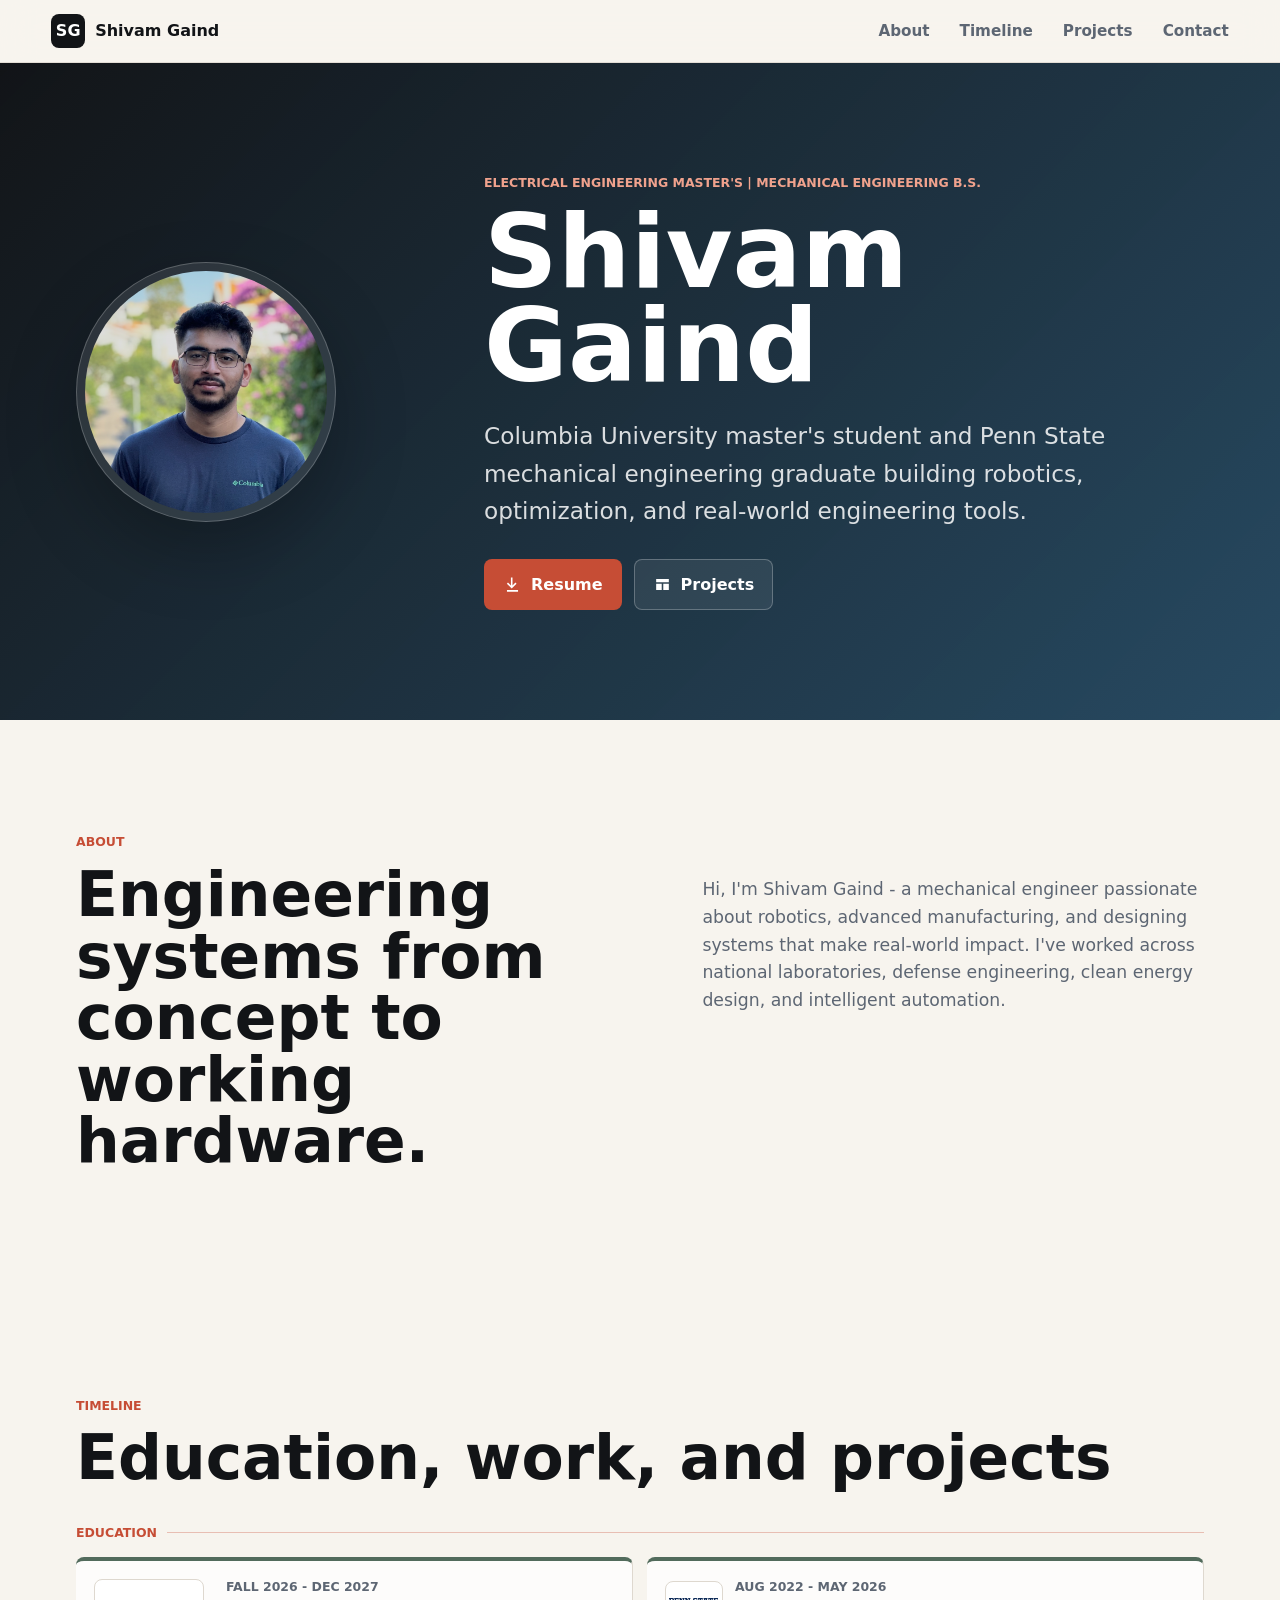
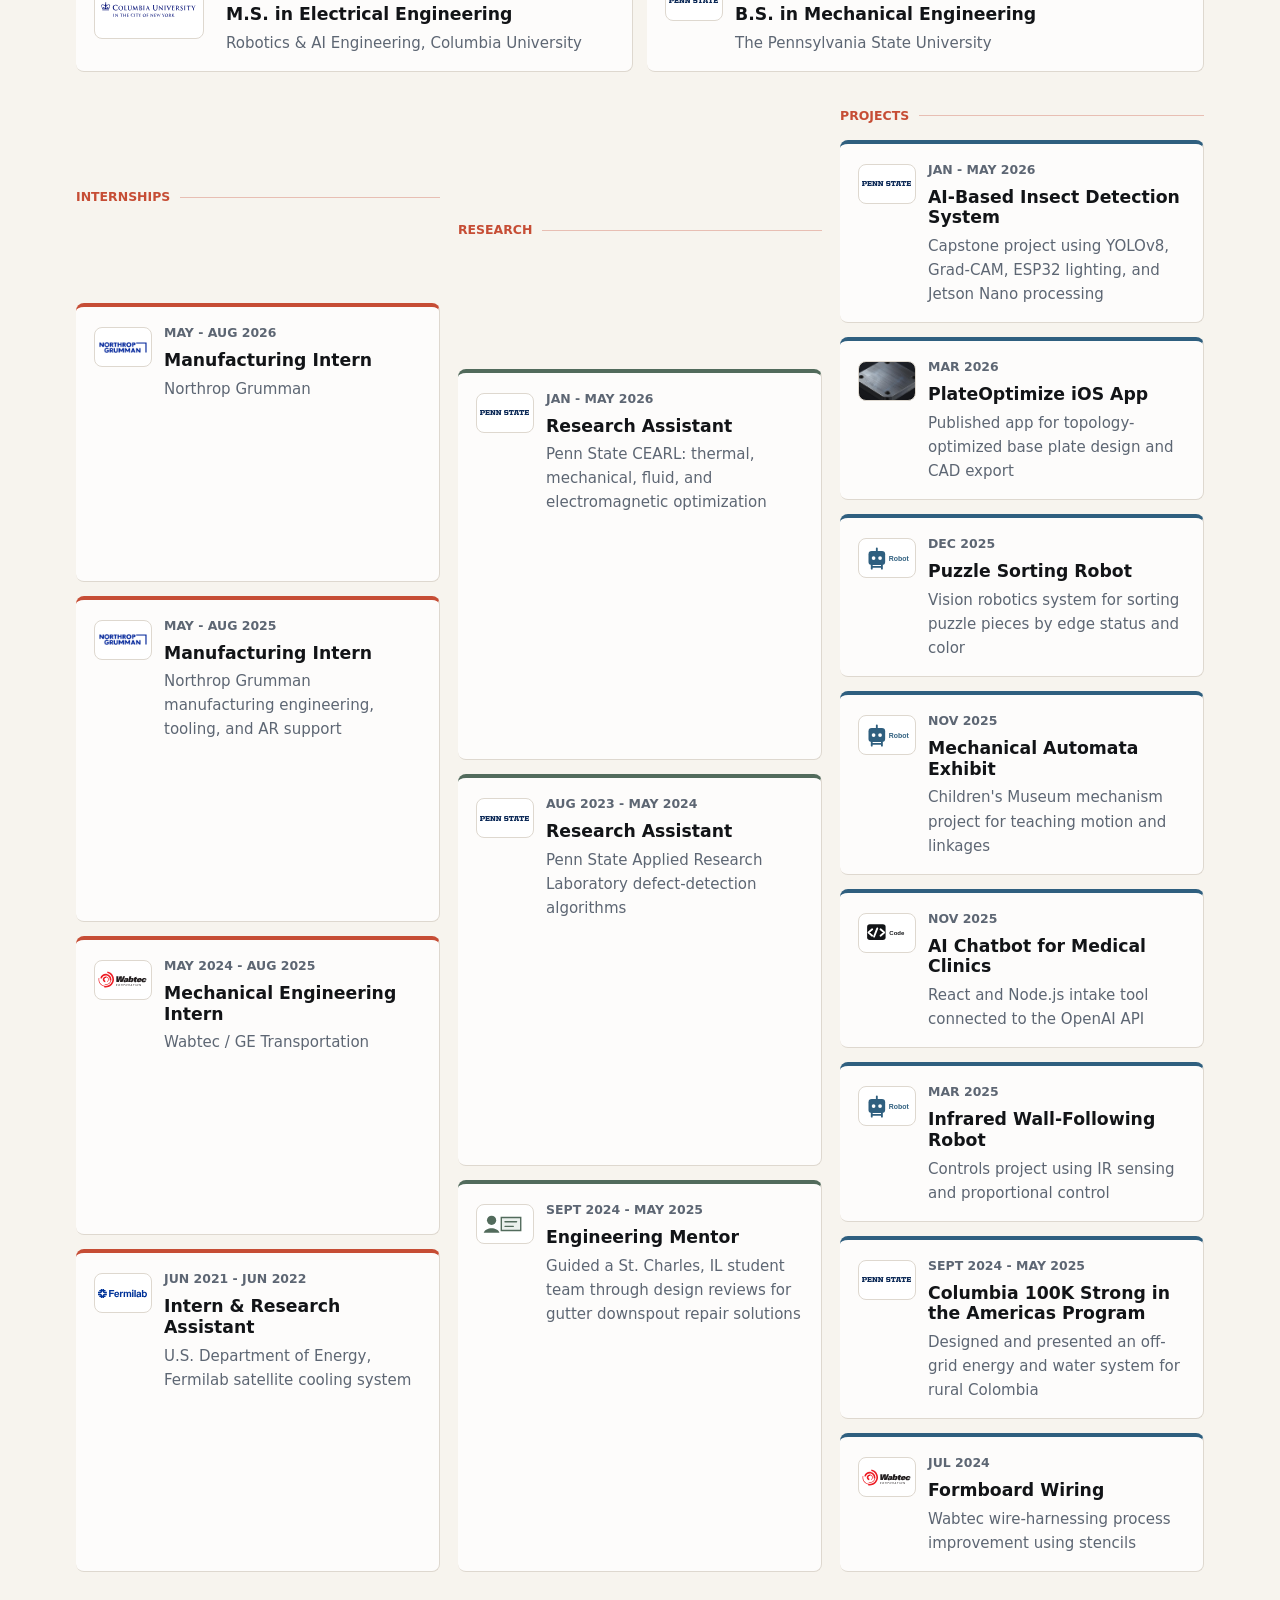
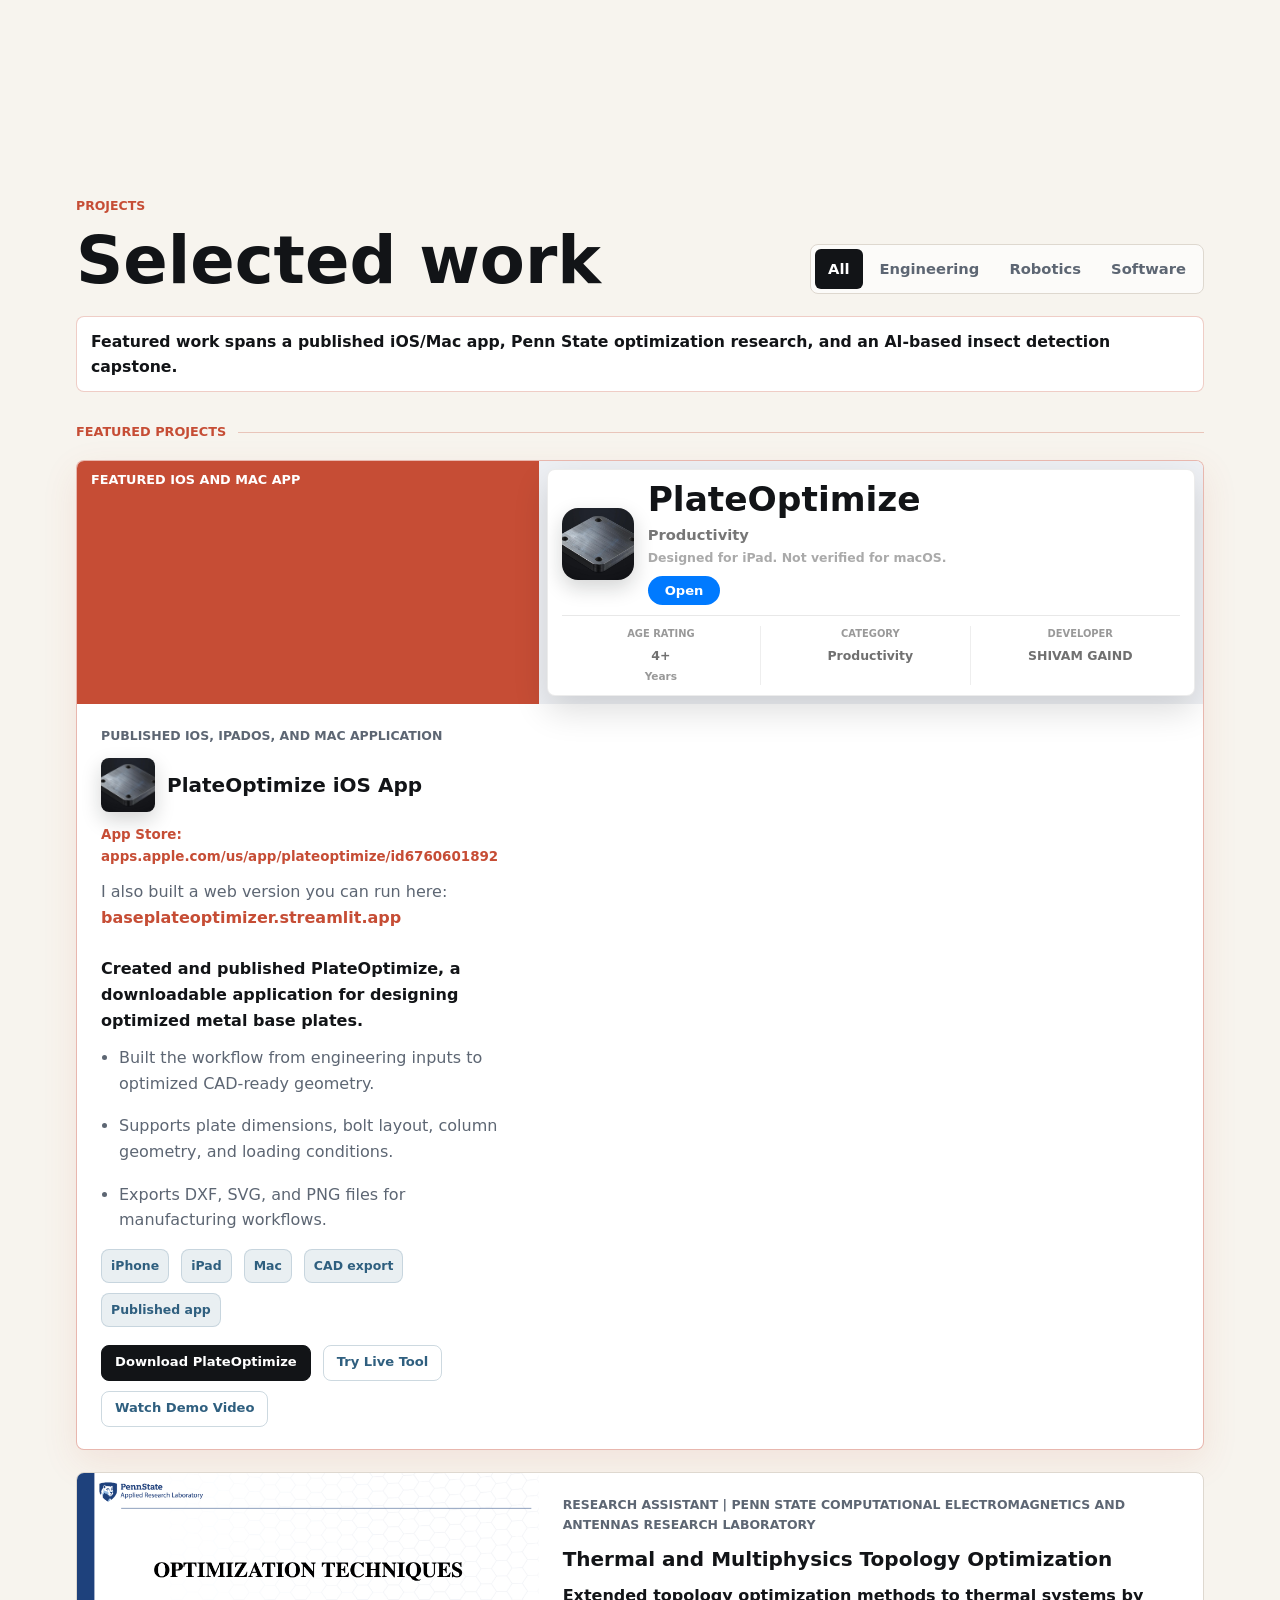
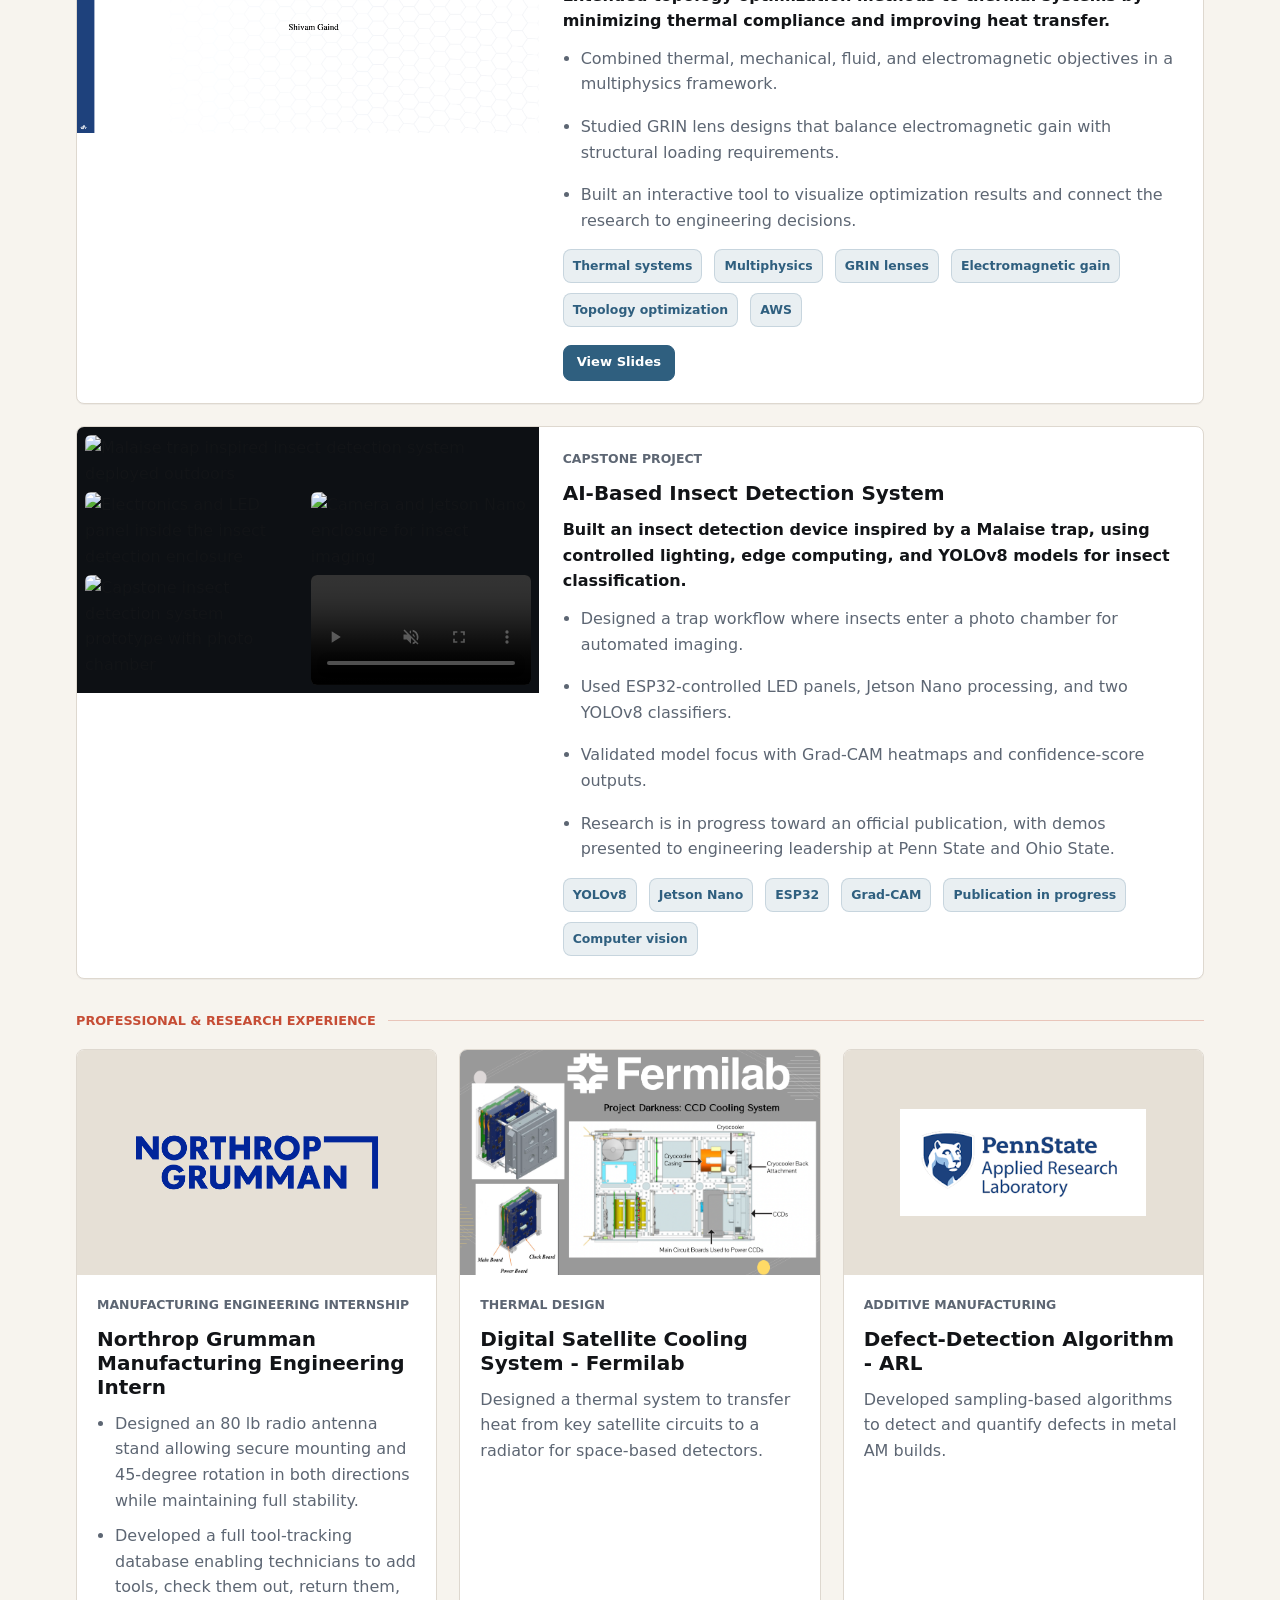
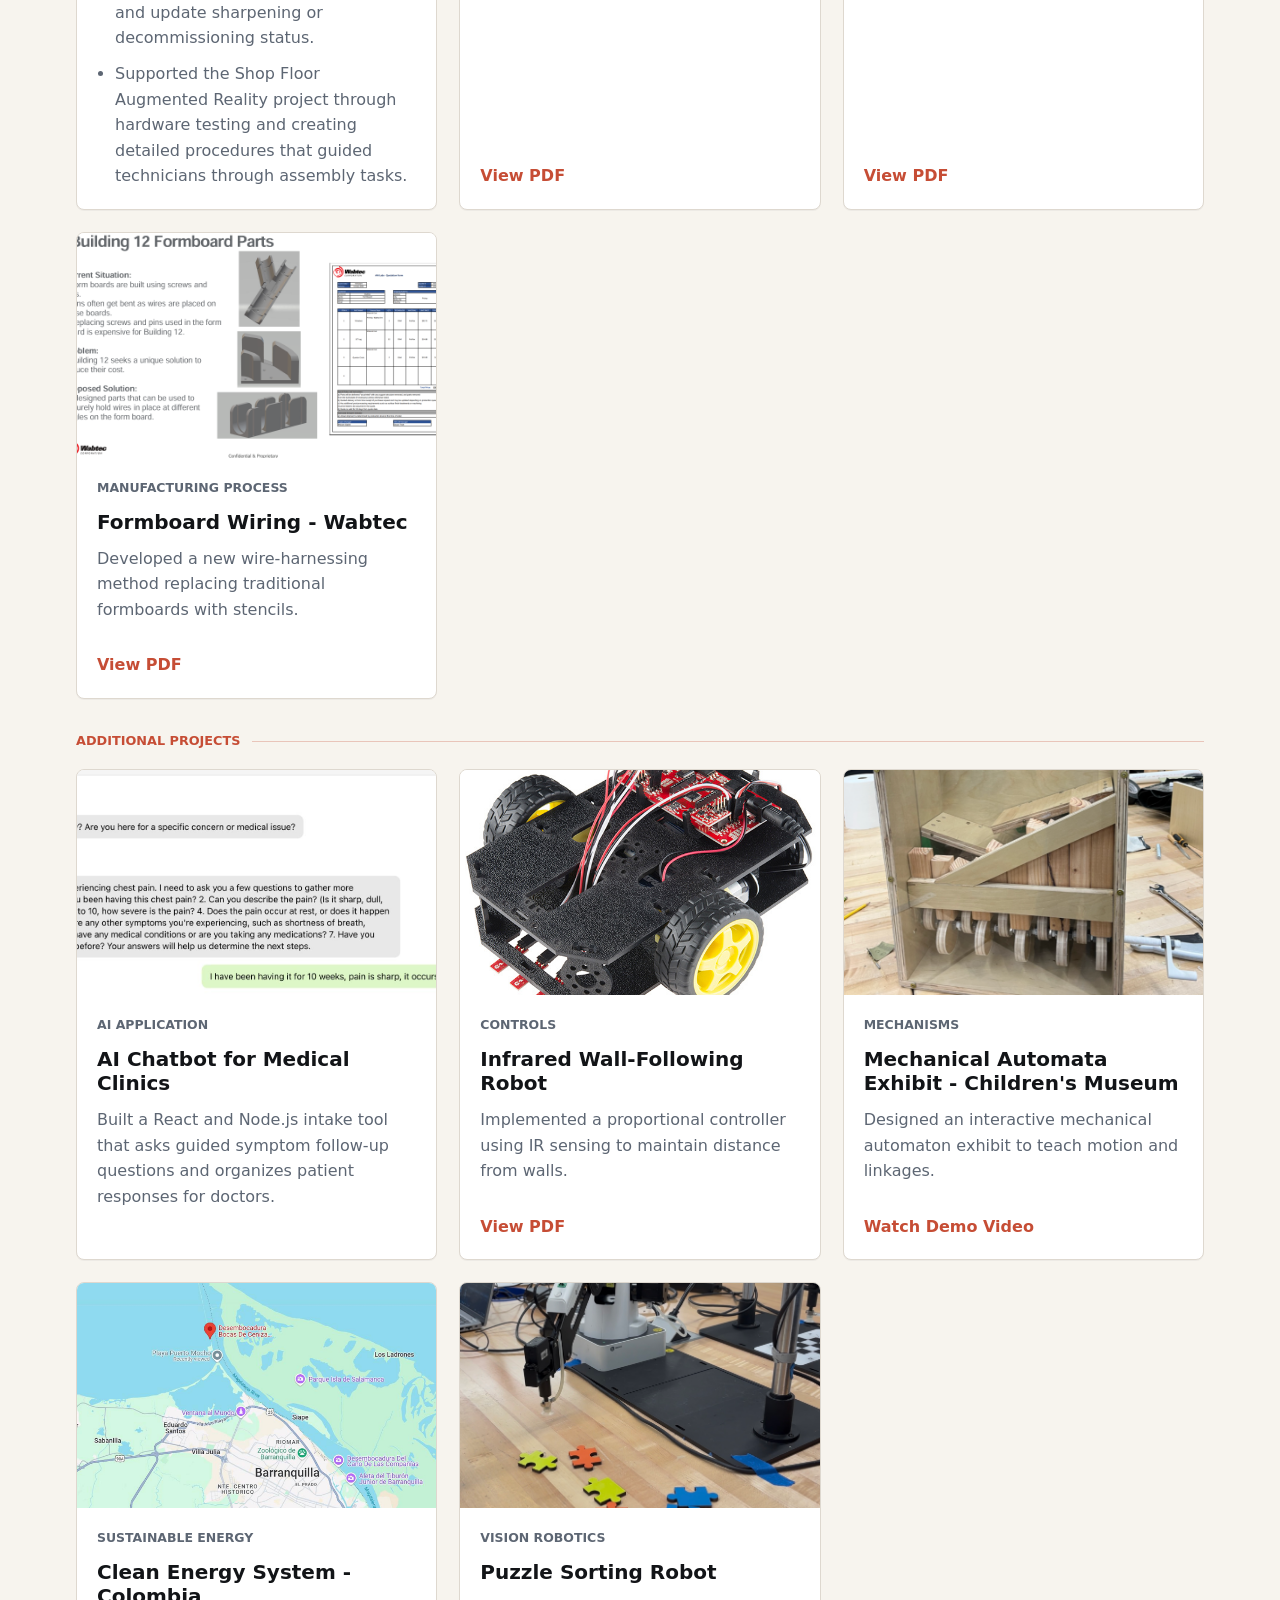
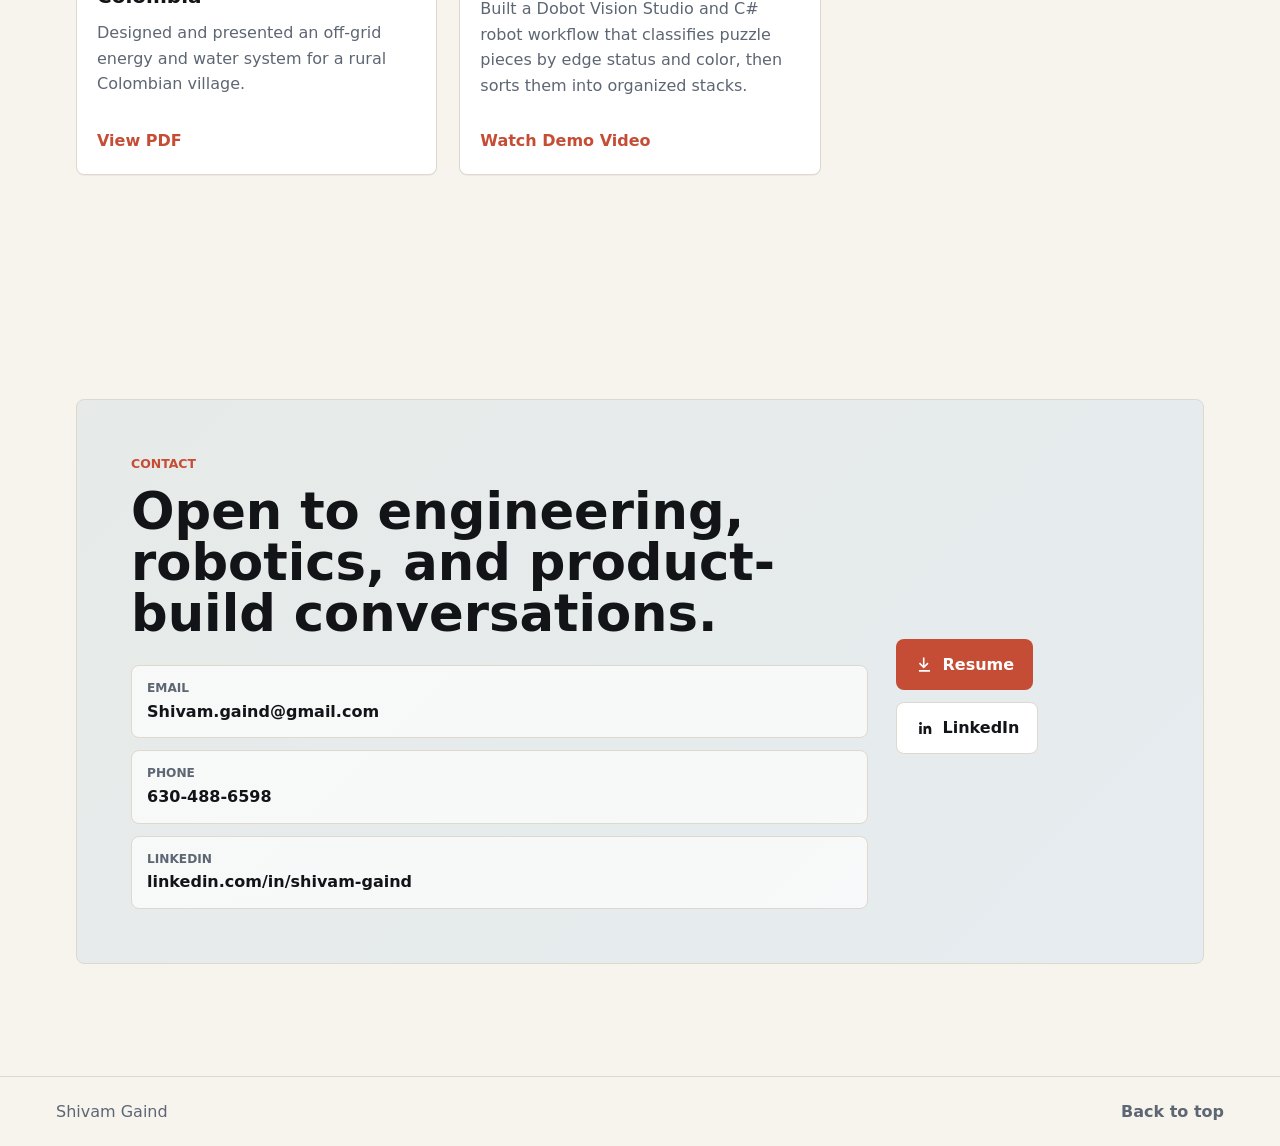
==== commit 1f89864f: "Add PlateOptimize web version note" ====
--- a/index.html
+++ b/index.html
@@ -233,6 +233,10 @@
               <a class="project-download-top" href="https://apps.apple.com/us/app/plateoptimize/id6760601892" target="_blank" rel="noopener">
                 App Store: apps.apple.com/us/app/plateoptimize/id6760601892
               </a>
+              <p>
+                I also built a web version you can run here:
+                <a class="text-link" href="https://baseplateoptimizer.streamlit.app/" target="_blank" rel="noopener">baseplateoptimizer.streamlit.app</a>
+              </p>
               <p class="project-callout">
                 Created and published PlateOptimize, a downloadable application for designing optimized metal base plates.
               </p>
--- a/styles.css
+++ b/styles.css
@@ -25,11 +25,13 @@
   background: var(--paper);
   color: var(--ink);
   line-height: 1.6;
+  overflow-x: hidden;
 }
 
 img,
 svg {
   display: block;
+  max-width: 100%;
 }
 
 a {
@@ -1020,16 +1022,25 @@
     grid-template-columns: 1fr;
   }
 
-  .education-track {
+  .education-track,
+  .timeline-columns {
     grid-template-columns: 1fr;
   }
+
+  .timeline-layout {
+    gap: 24px;
+  }
 }
 
 @media (max-width: 680px) {
+  .section {
+    padding: 52px 16px;
+  }
+
   .site-header {
-    align-items: flex-start;
-    gap: 12px;
-    padding: 12px 16px;
+    align-items: center;
+    gap: 10px;
+    padding: 10px 14px;
   }
 
   .brand span:last-child {
@@ -1037,7 +1048,12 @@
   }
 
   .site-nav {
-    gap: 14px;
+    gap: 12px;
+    margin-left: auto;
+  }
+
+  .site-nav a {
+    font-size: 0.9rem;
   }
 
   .hero {
@@ -1065,12 +1081,34 @@
     flex: 1 0 auto;
   }
 
+  .timeline-layout,
+  .timeline-columns,
+  .timeline-column,
+  .education-track {
+    display: grid;
+    gap: 14px;
+    grid-template-columns: minmax(0, 1fr);
+    max-width: 100%;
+    width: 100%;
+  }
+
+  .timeline-track-title {
+    margin-top: 14px;
+  }
+
+  .education-track .timeline-track-title {
+    margin-top: 0;
+  }
+
   .timeline-card {
+    border-left: 1px solid var(--line);
     padding: 14px 15px;
+    width: 100%;
   }
 
   .timeline-card[data-icon] {
-    padding-left: 76px;
+    min-height: 86px;
+    padding-left: 78px;
   }
 
   .timeline-card[data-icon]::before {
@@ -1081,12 +1119,27 @@
   }
 
   .education-track .timeline-card.org-columbia {
-    padding-left: 110px;
+    min-height: 94px;
+    padding-left: 112px;
   }
 
   .education-track .timeline-card.org-columbia::before {
     height: 44px;
     width: 80px;
+  }
+
+  .timeline-card h3 {
+    font-size: 1rem;
+    overflow-wrap: anywhere;
+  }
+
+  .timeline-card p {
+    font-size: 0.9rem;
+    overflow-wrap: anywhere;
+  }
+
+  .timeline-date {
+    font-size: 0.72rem;
   }
 
   .app-preview {
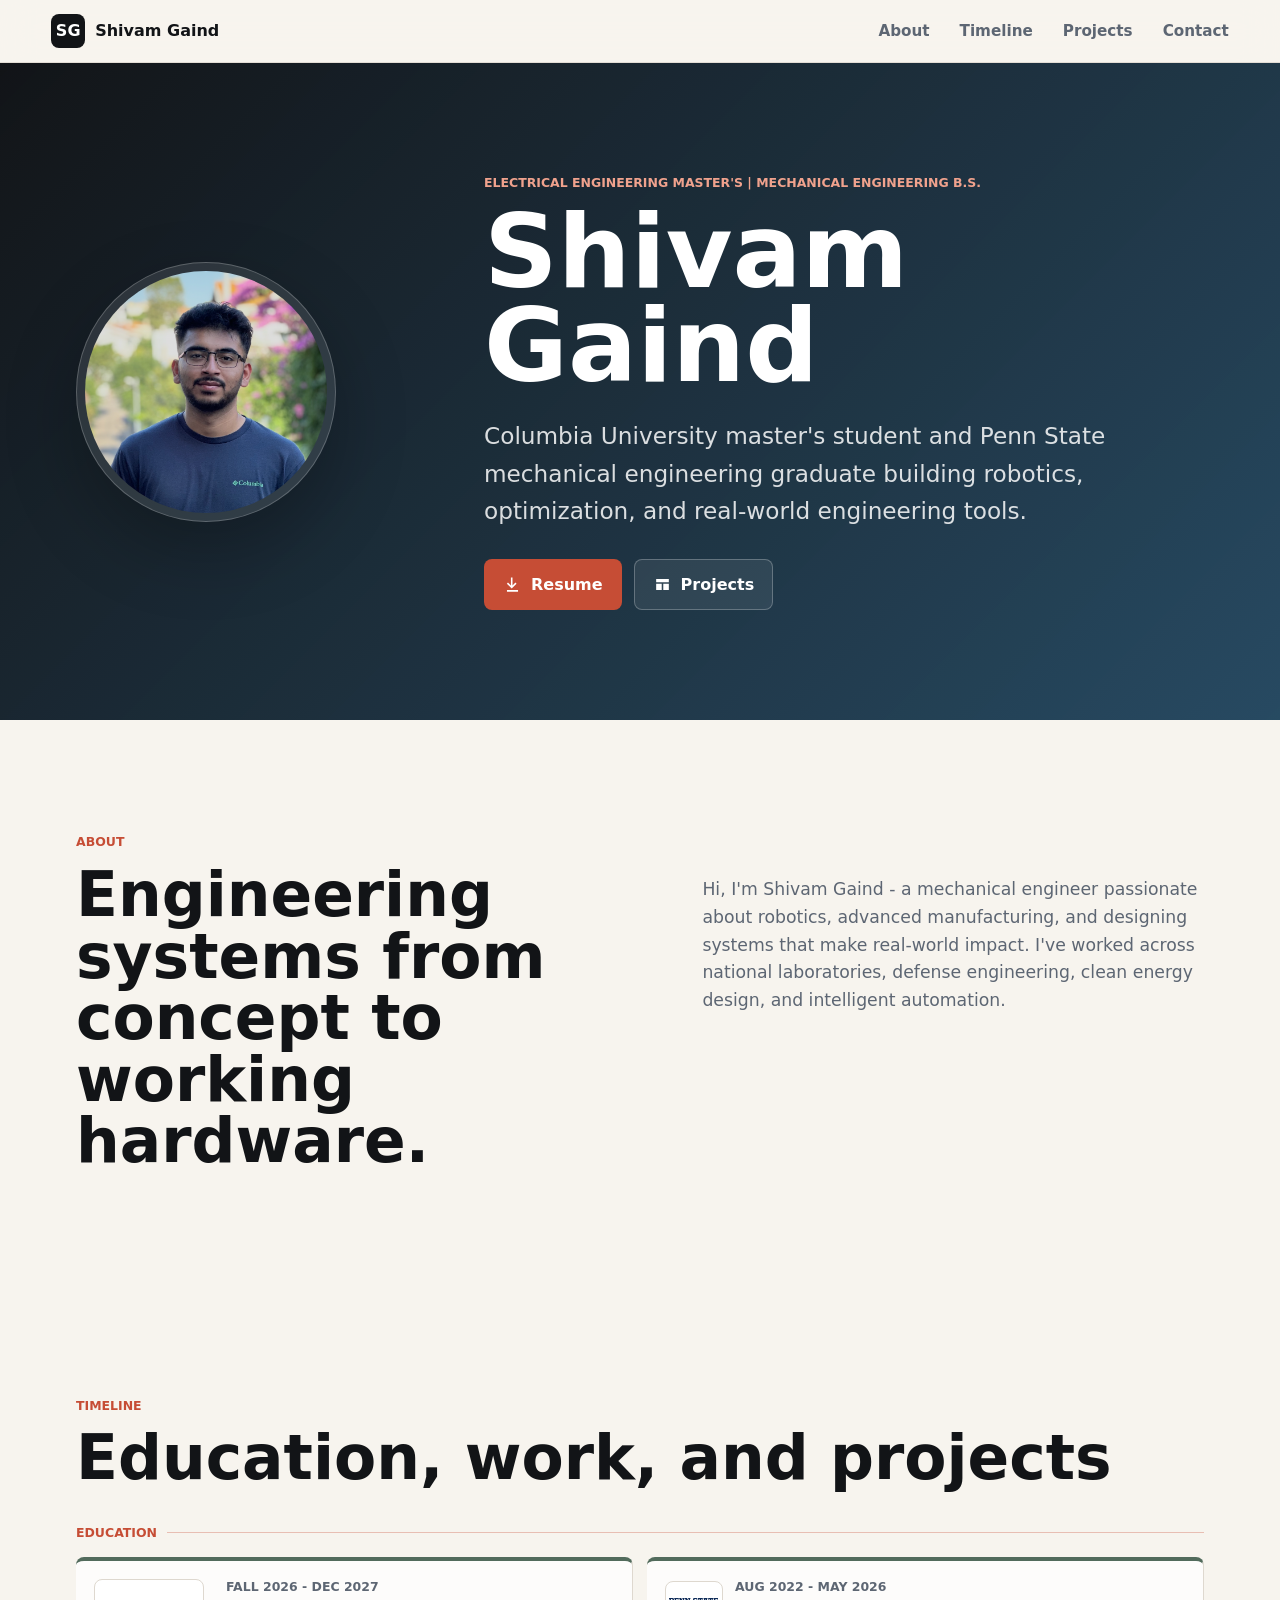
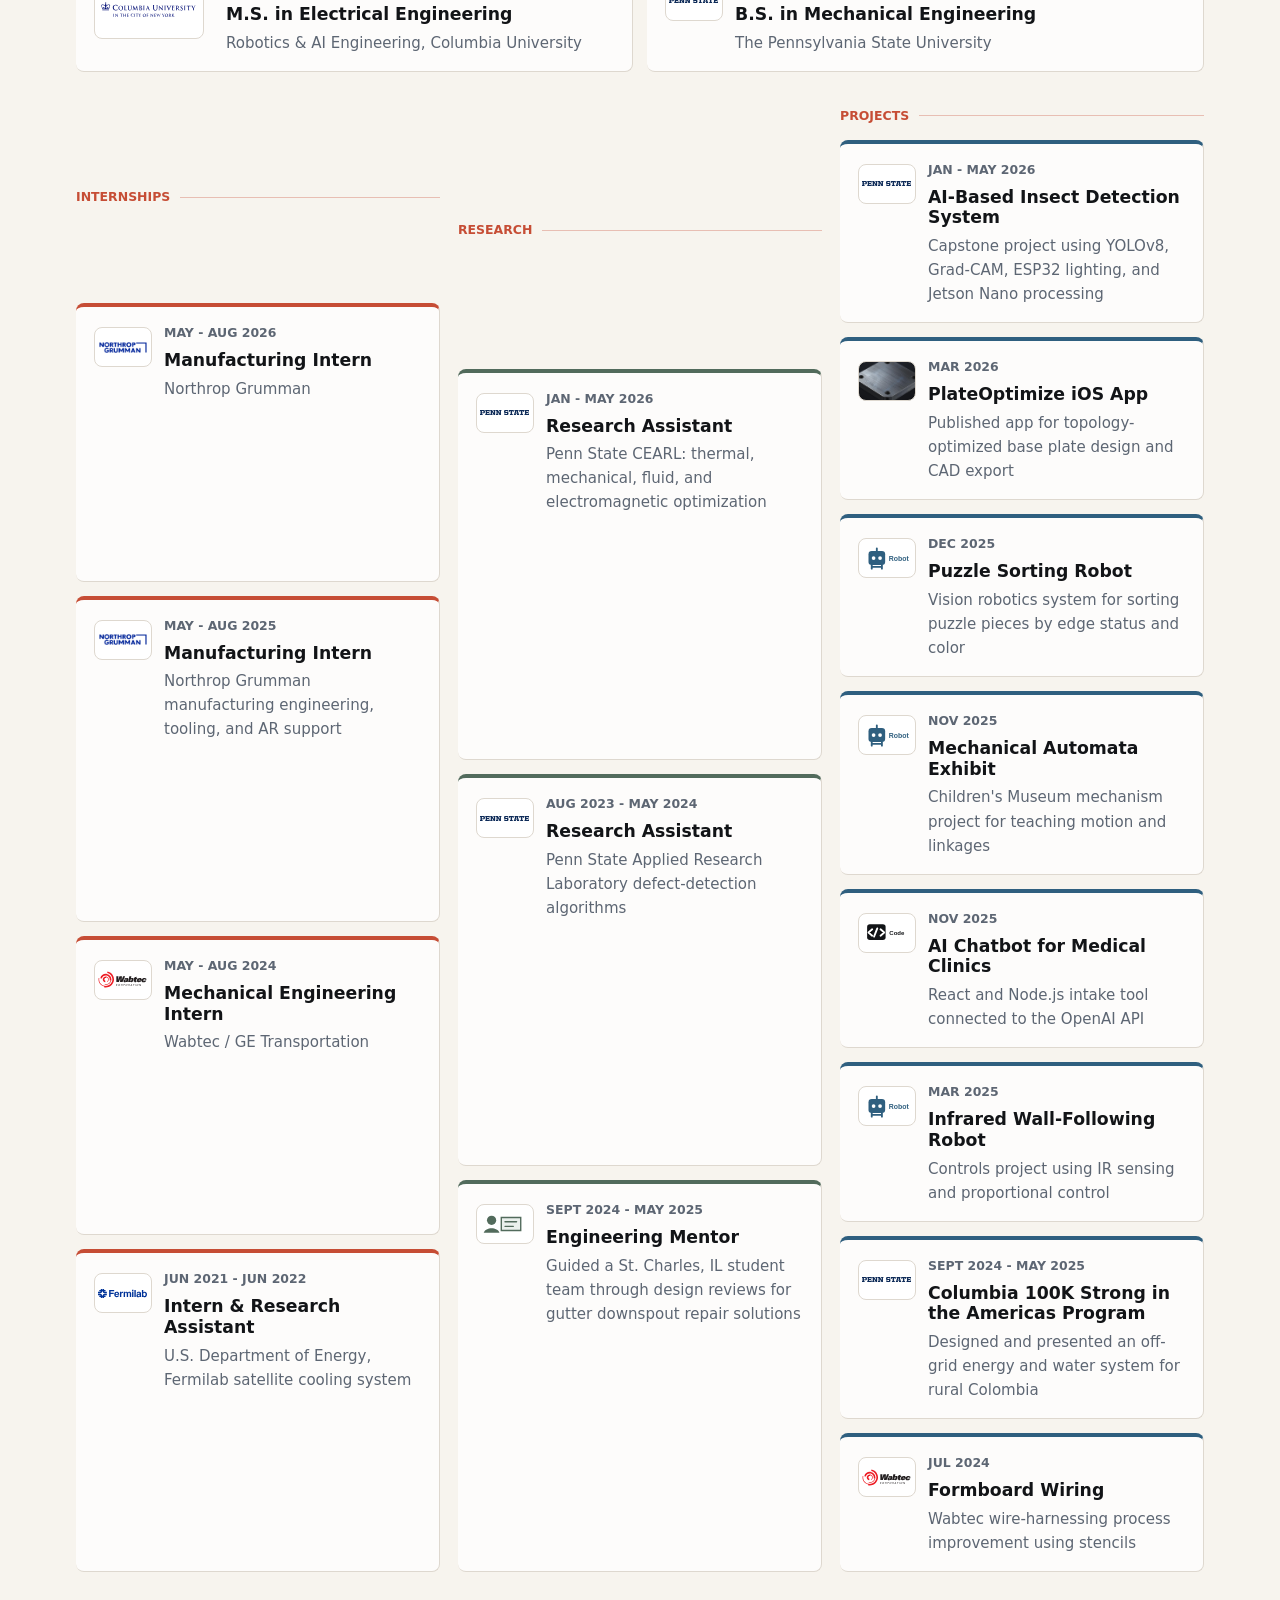
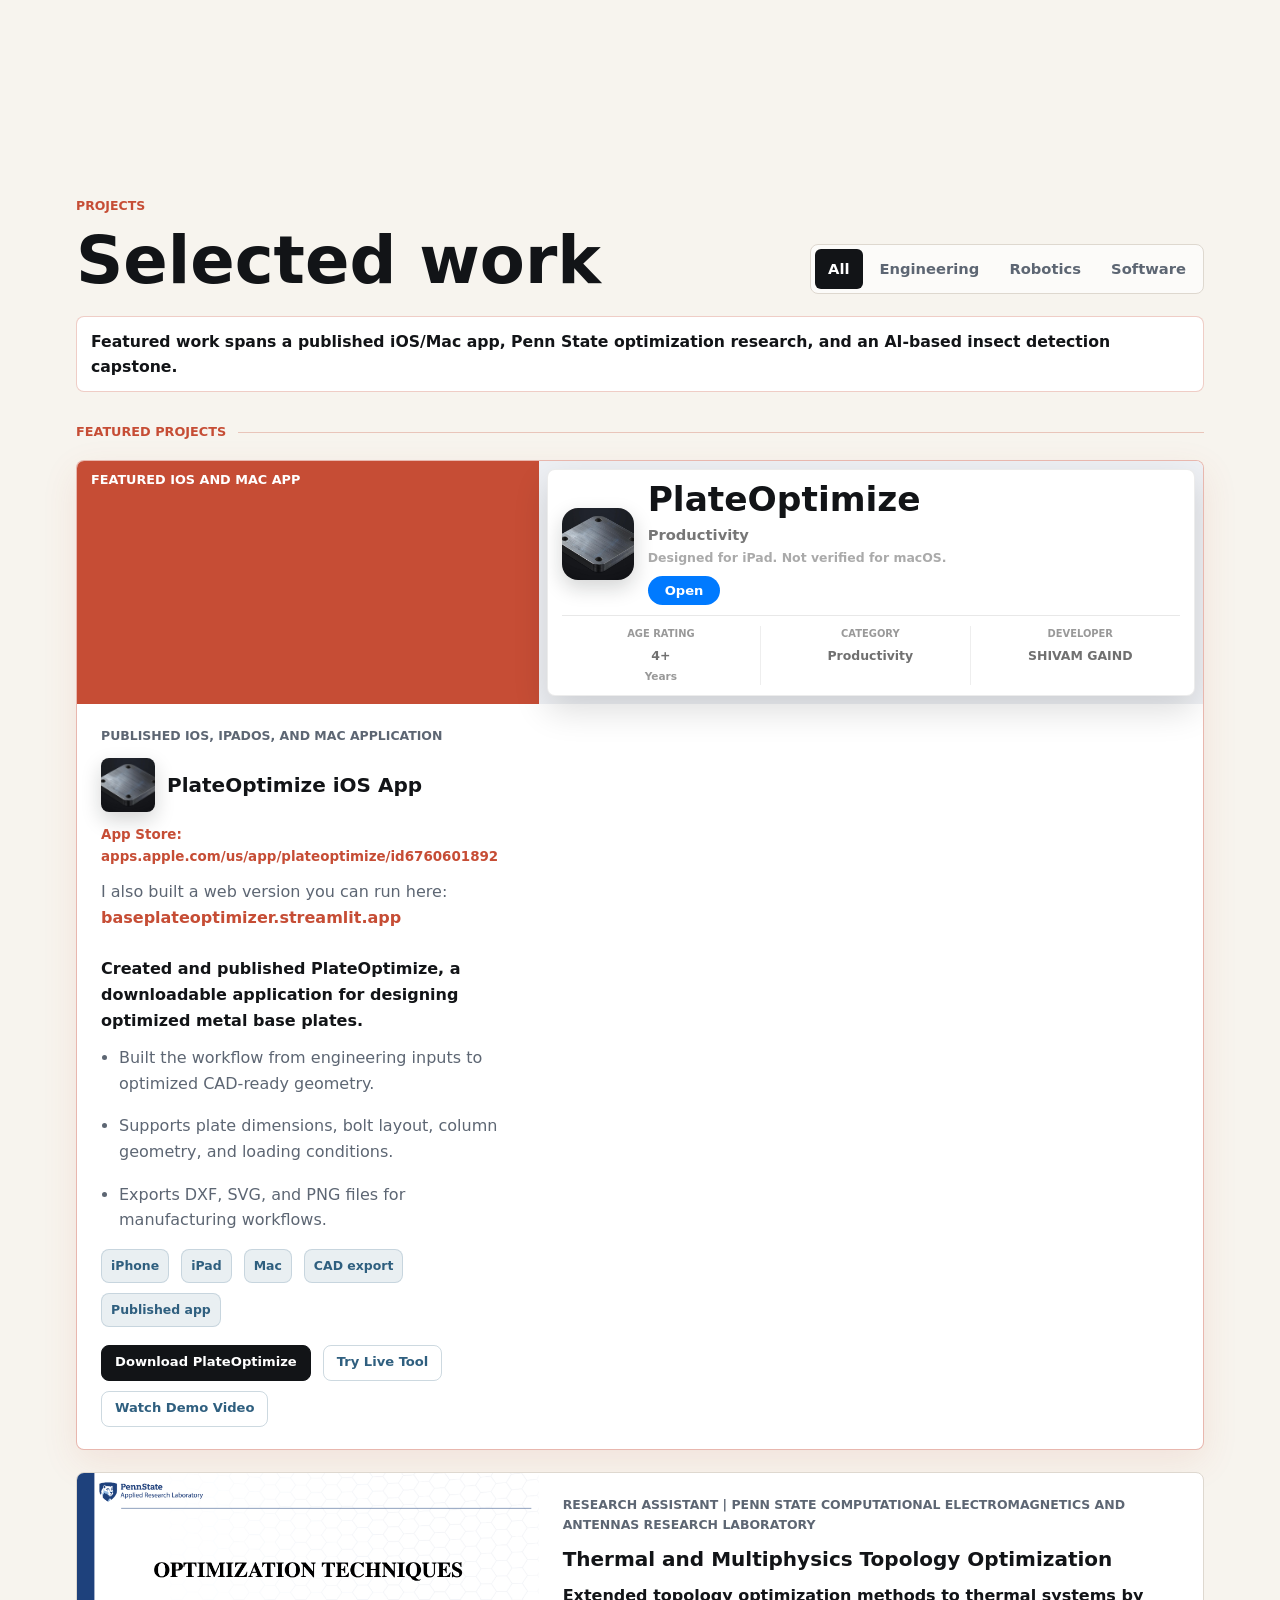
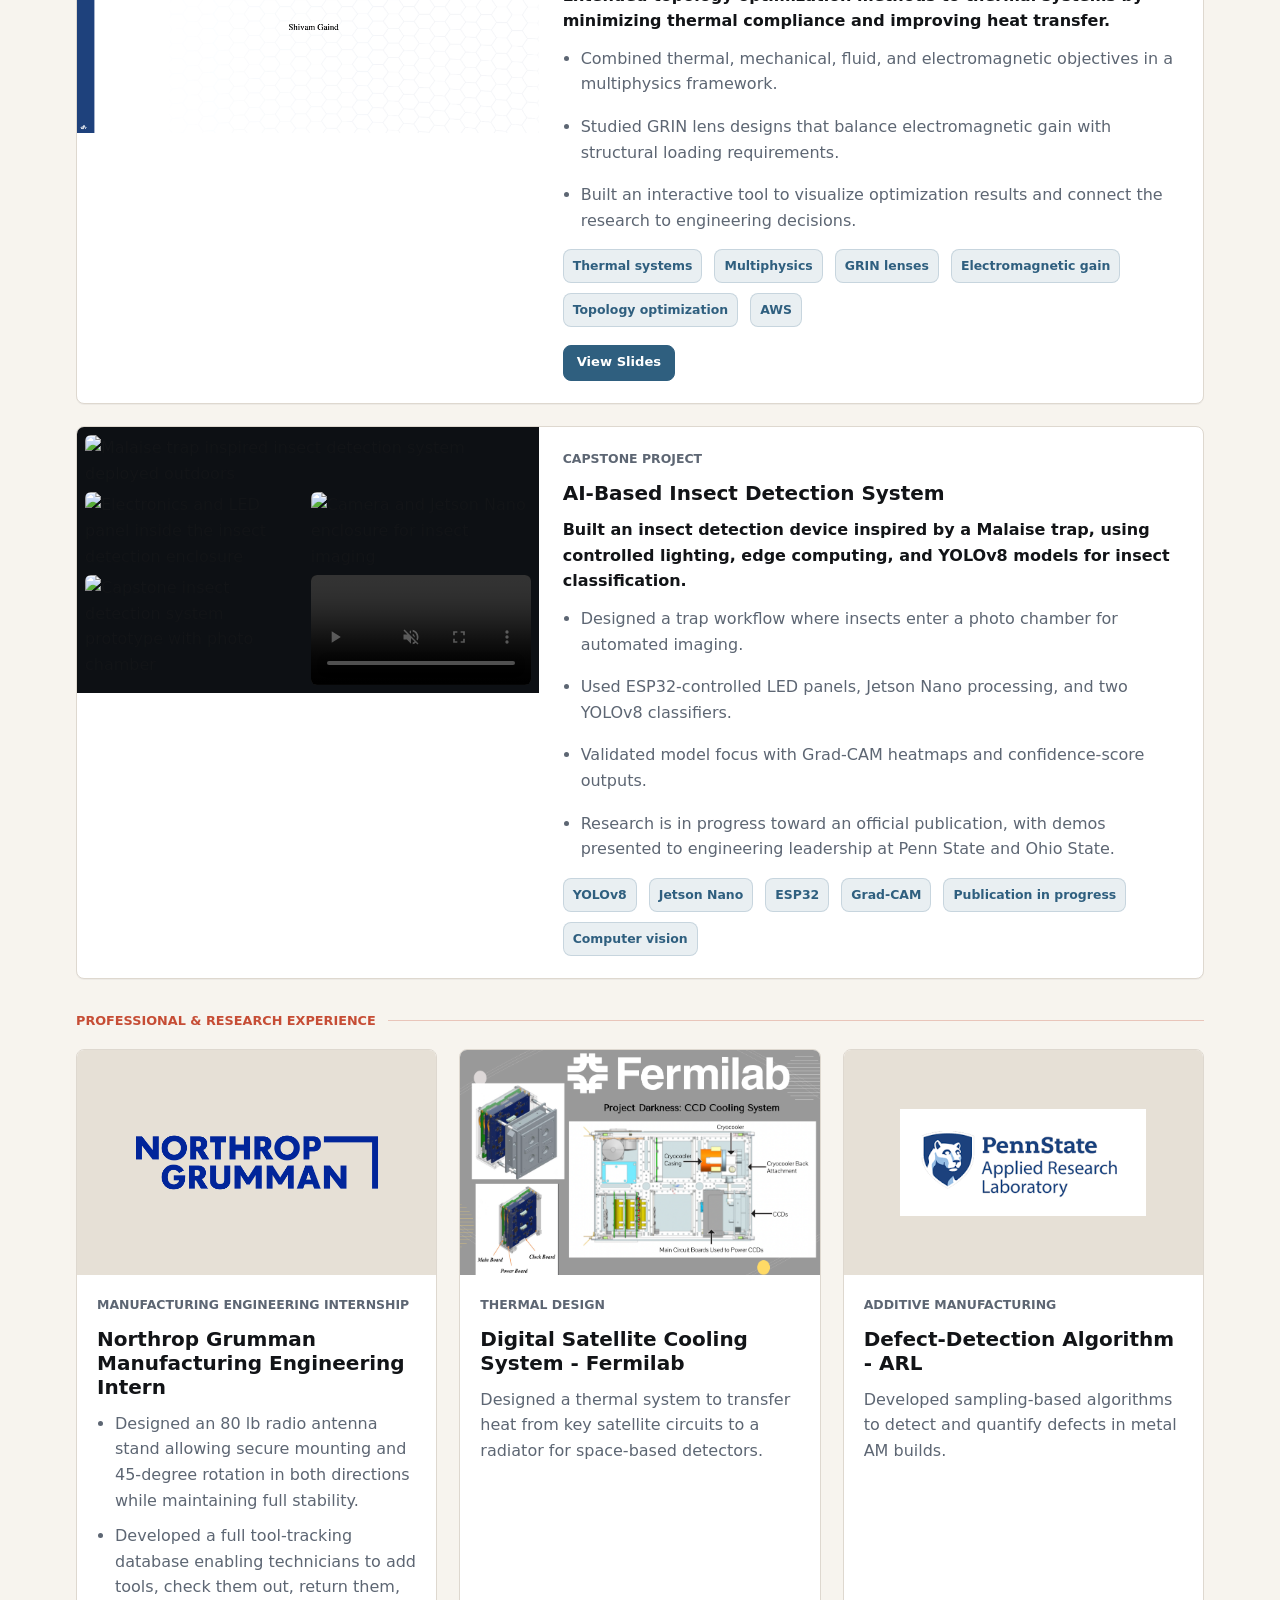
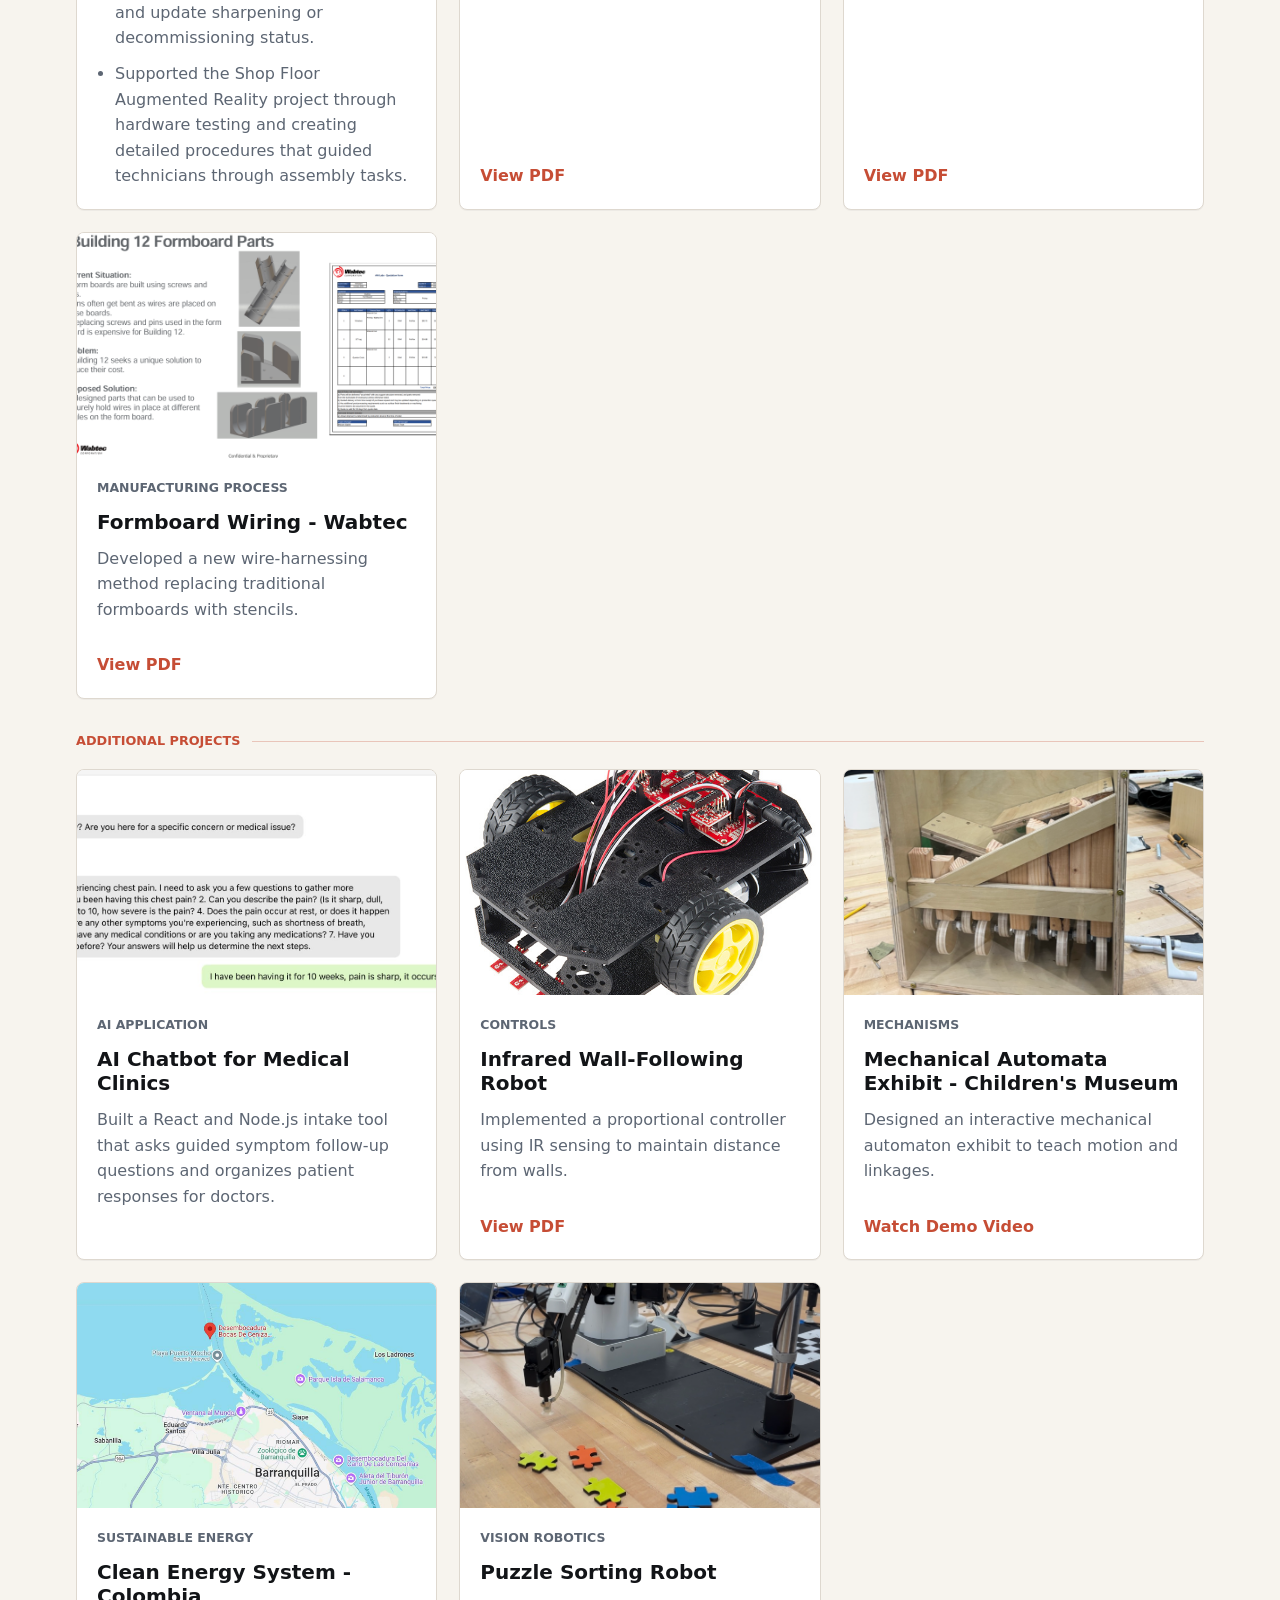
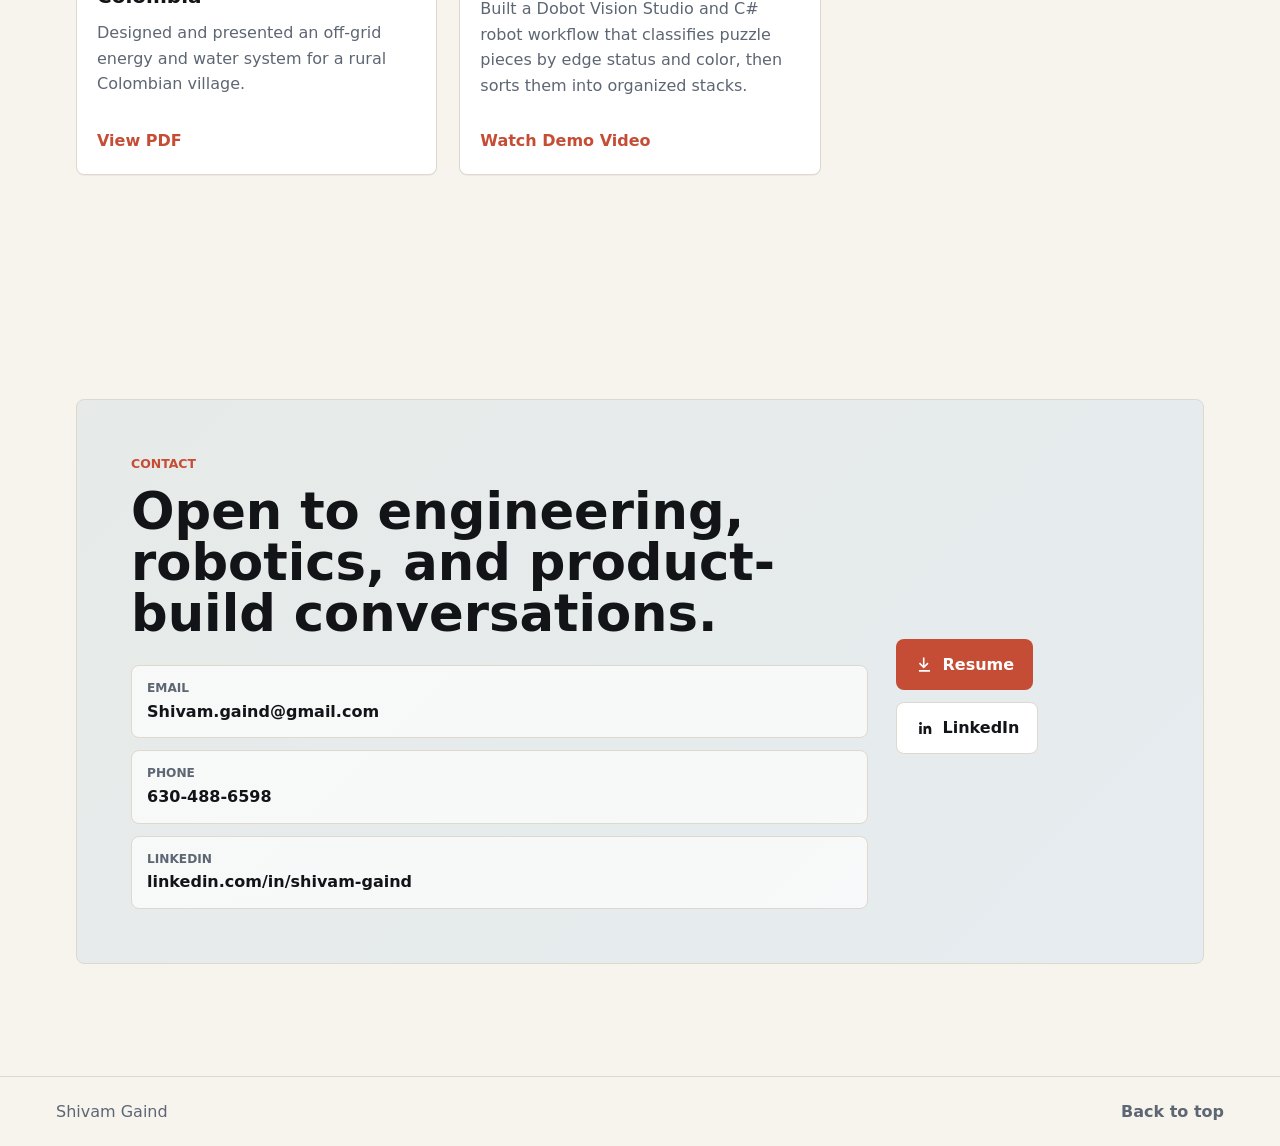
==== commit 16f0e8fc: "Fix Wabtec internship date" ====
--- a/index.html
+++ b/index.html
@@ -104,7 +104,7 @@
                 <p>Northrop Grumman manufacturing engineering, tooling, and AR support</p>
               </a>
               <a class="timeline-card org-wabtec" data-icon="W" href="#project-formboard">
-                <span class="timeline-date">May 2024 - Aug 2025</span>
+                <span class="timeline-date">May - Aug 2024</span>
                 <h3>Mechanical Engineering Intern</h3>
                 <p>Wabtec / GE Transportation</p>
               </a>
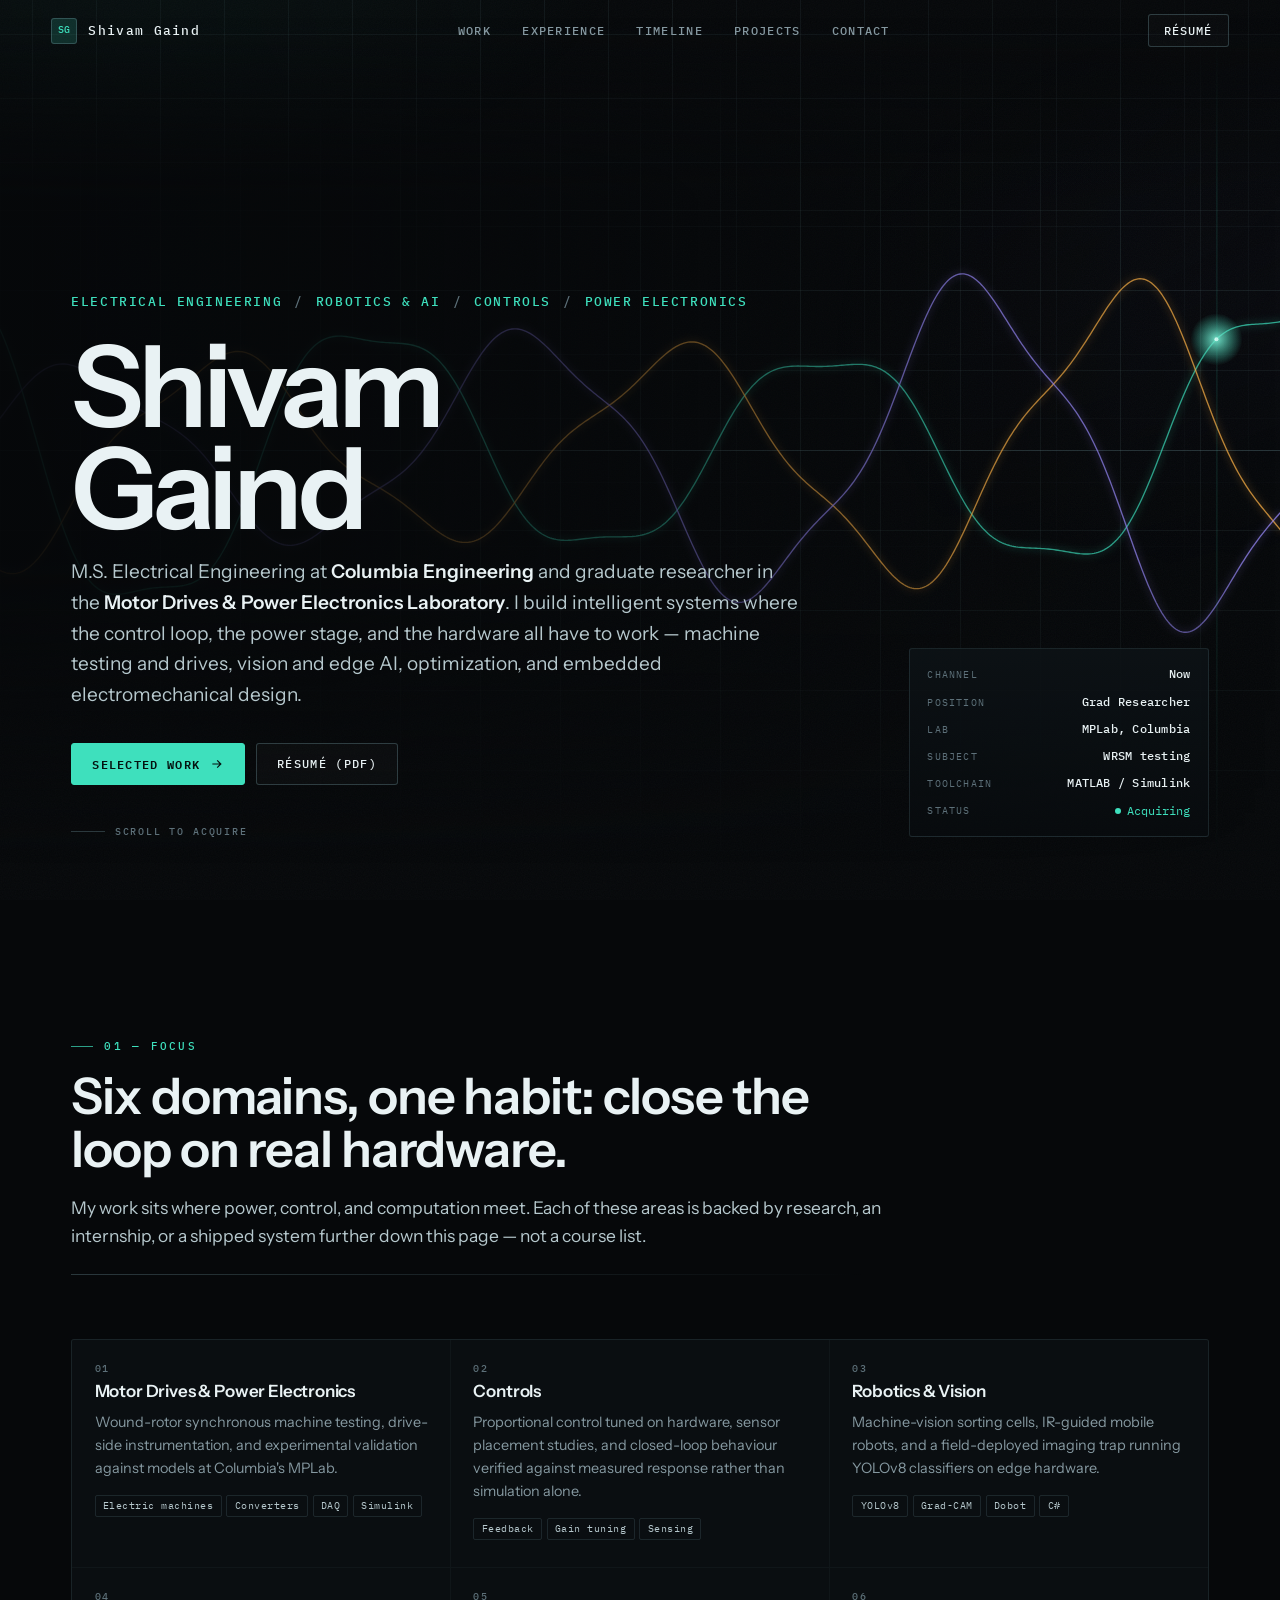
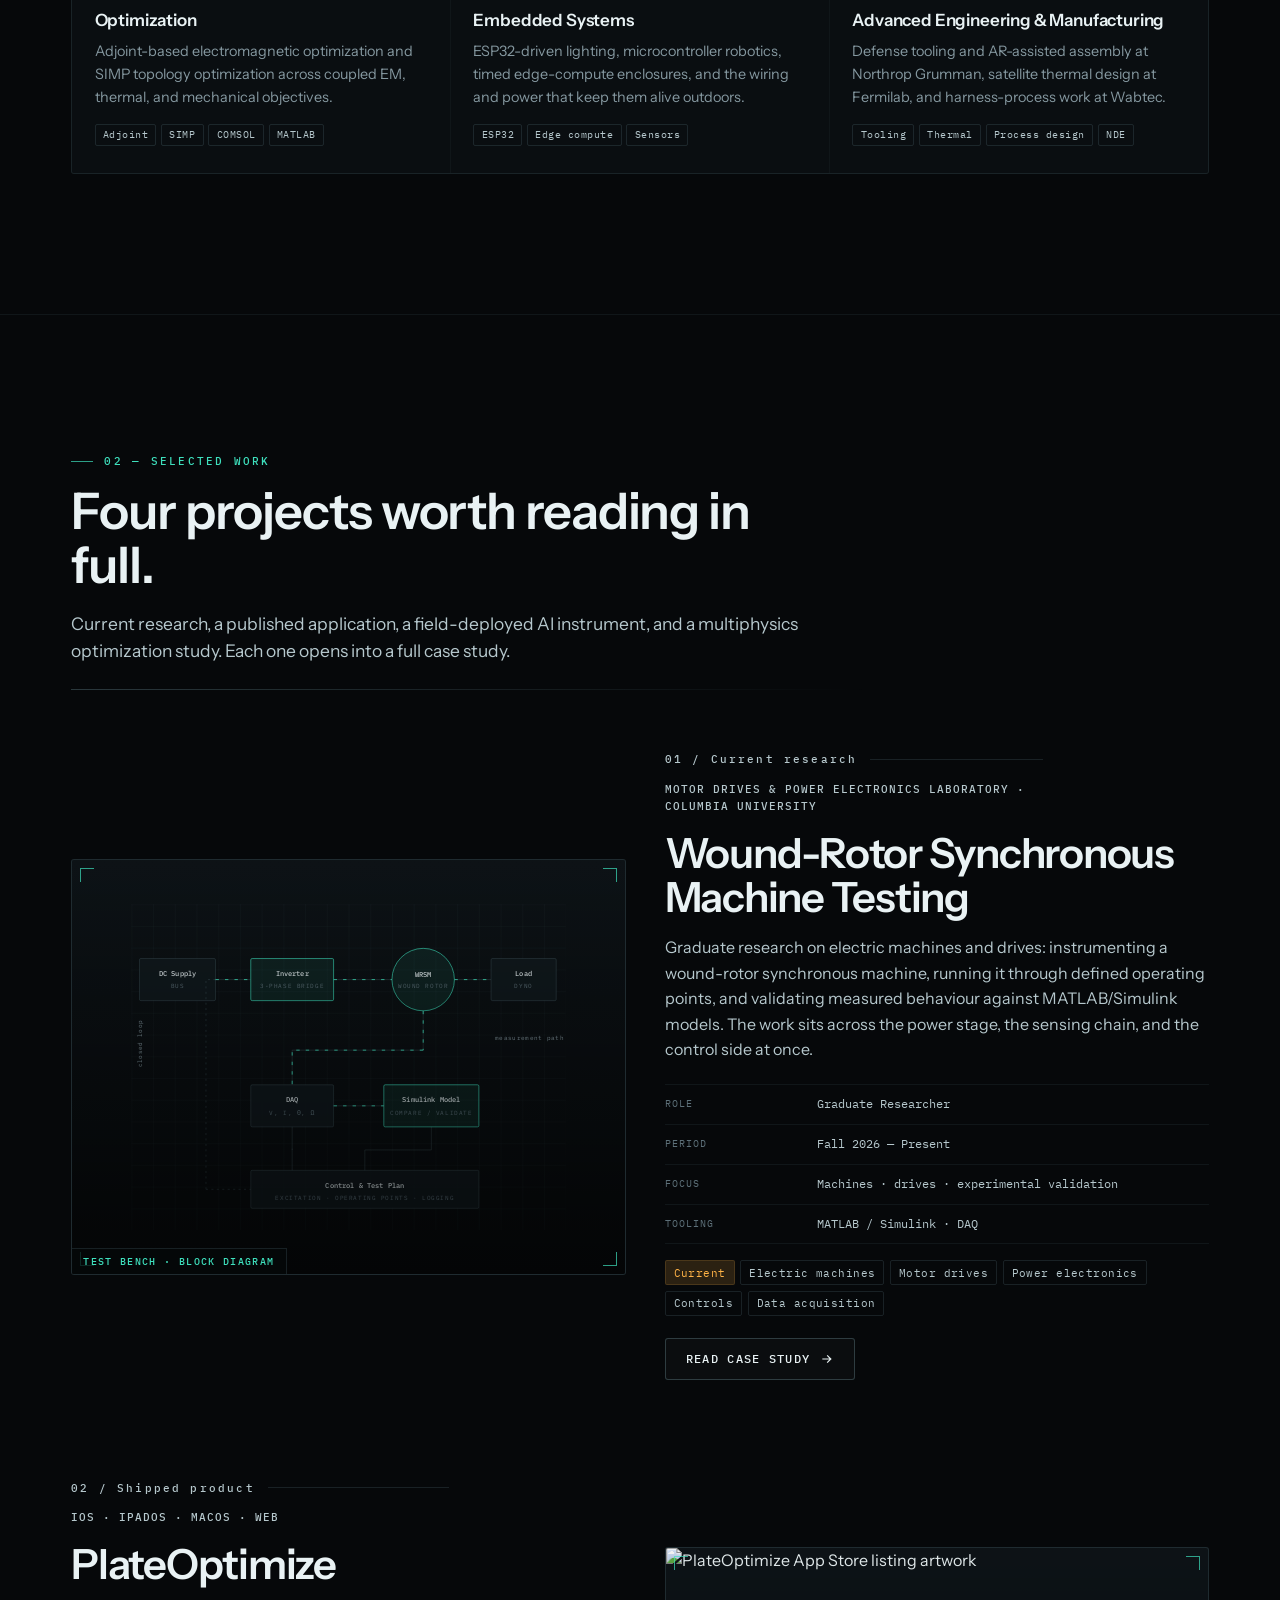
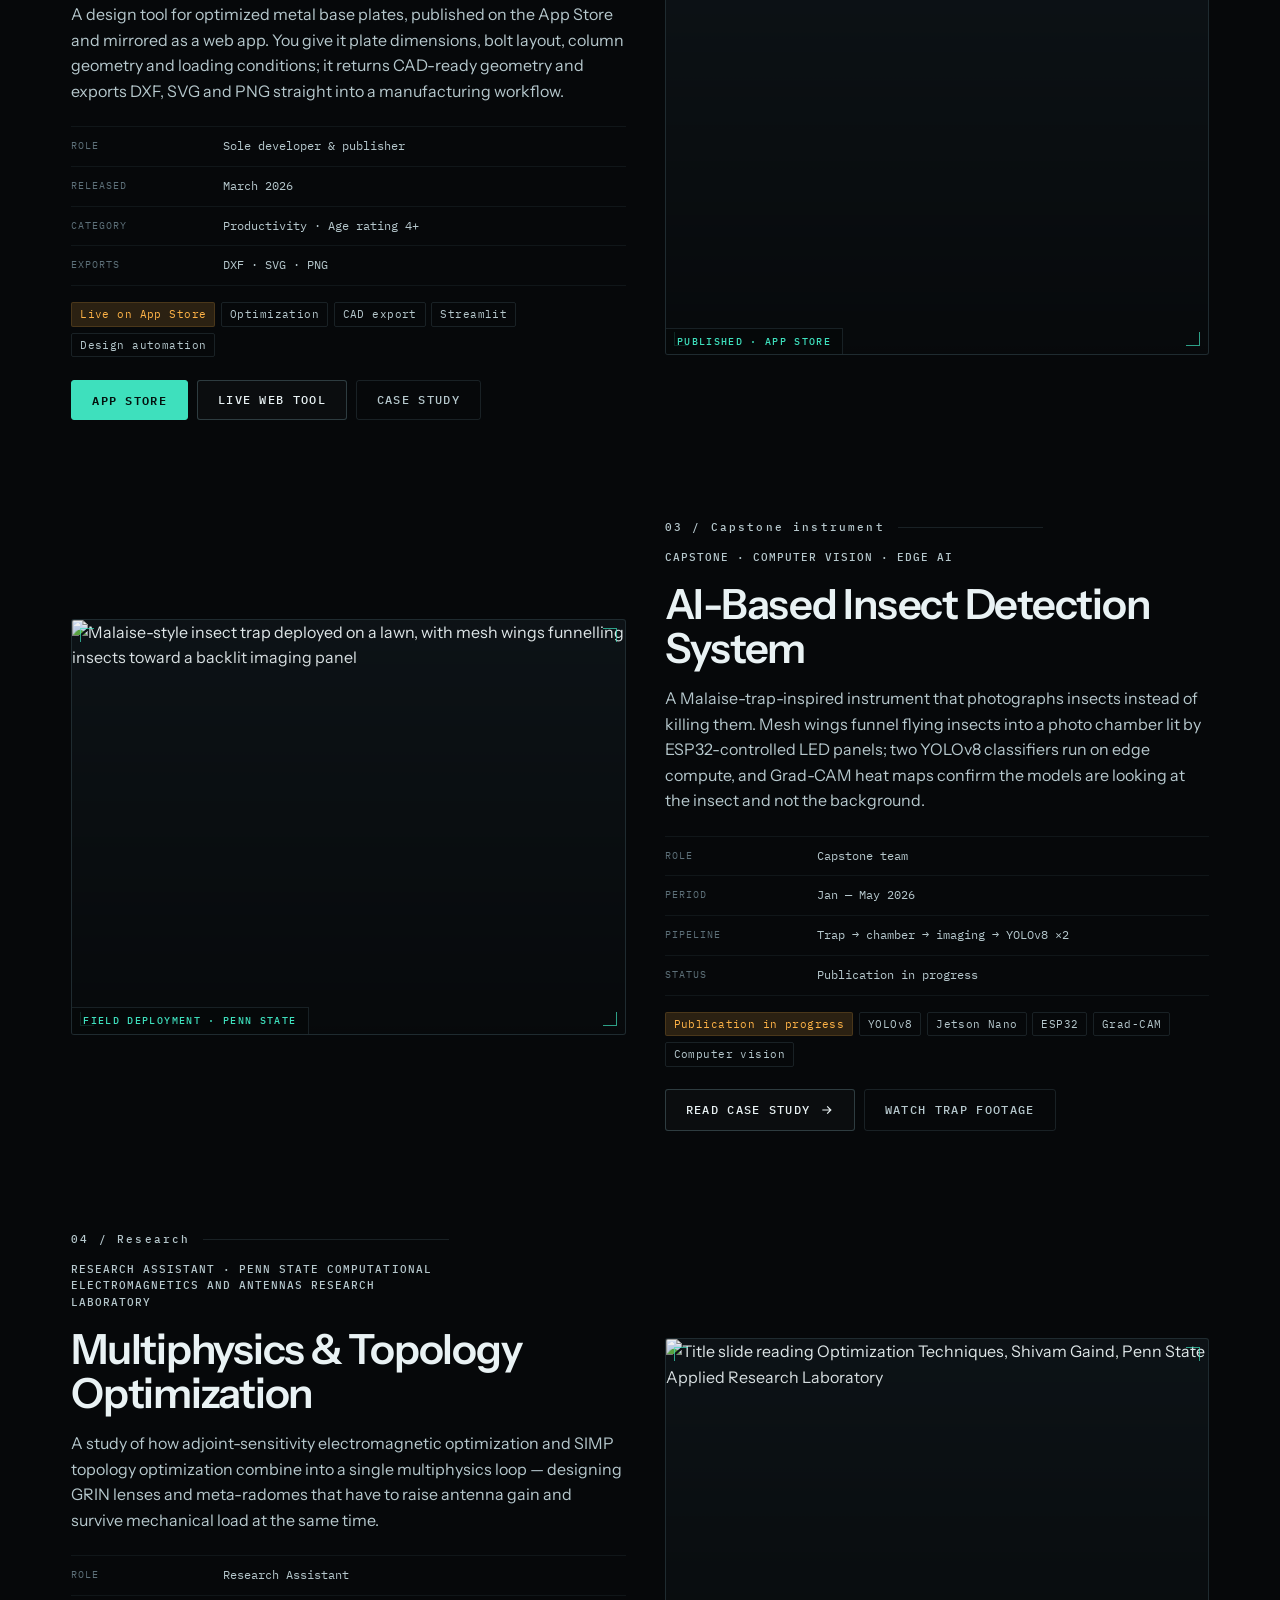
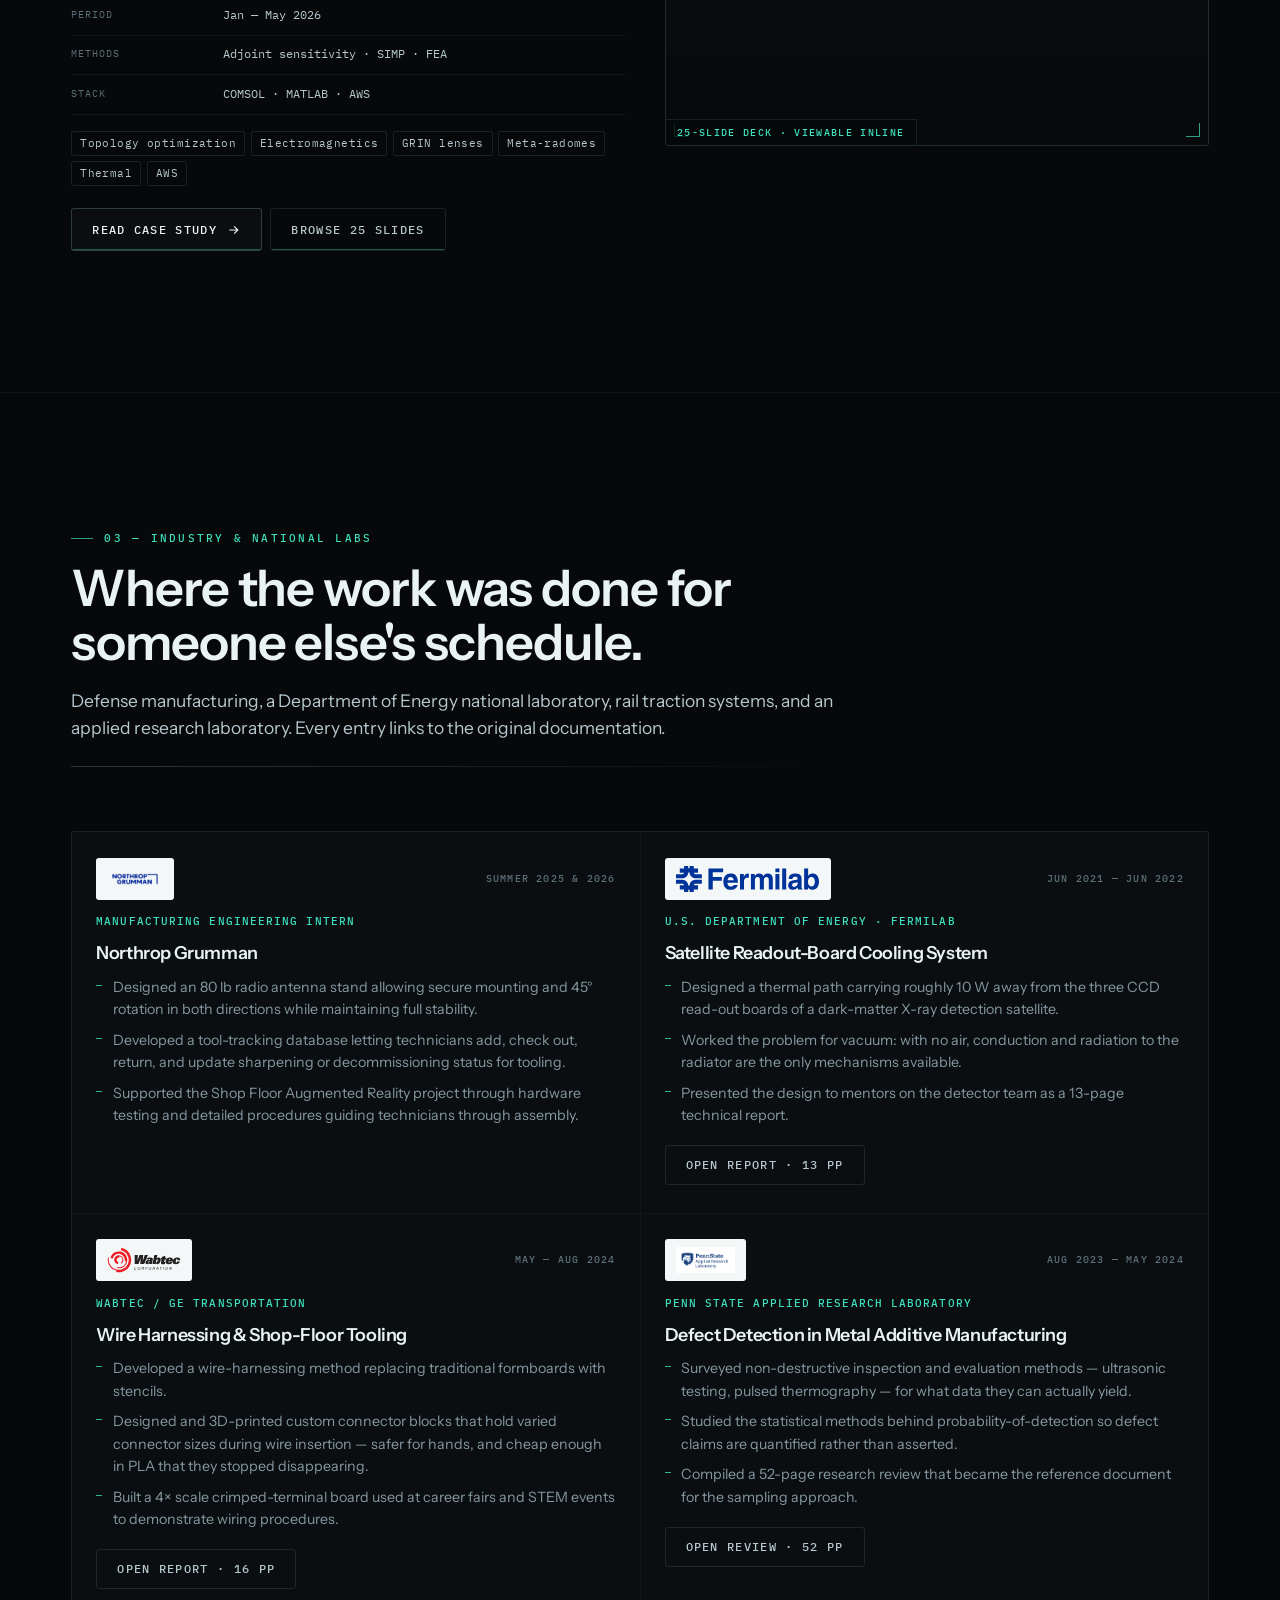
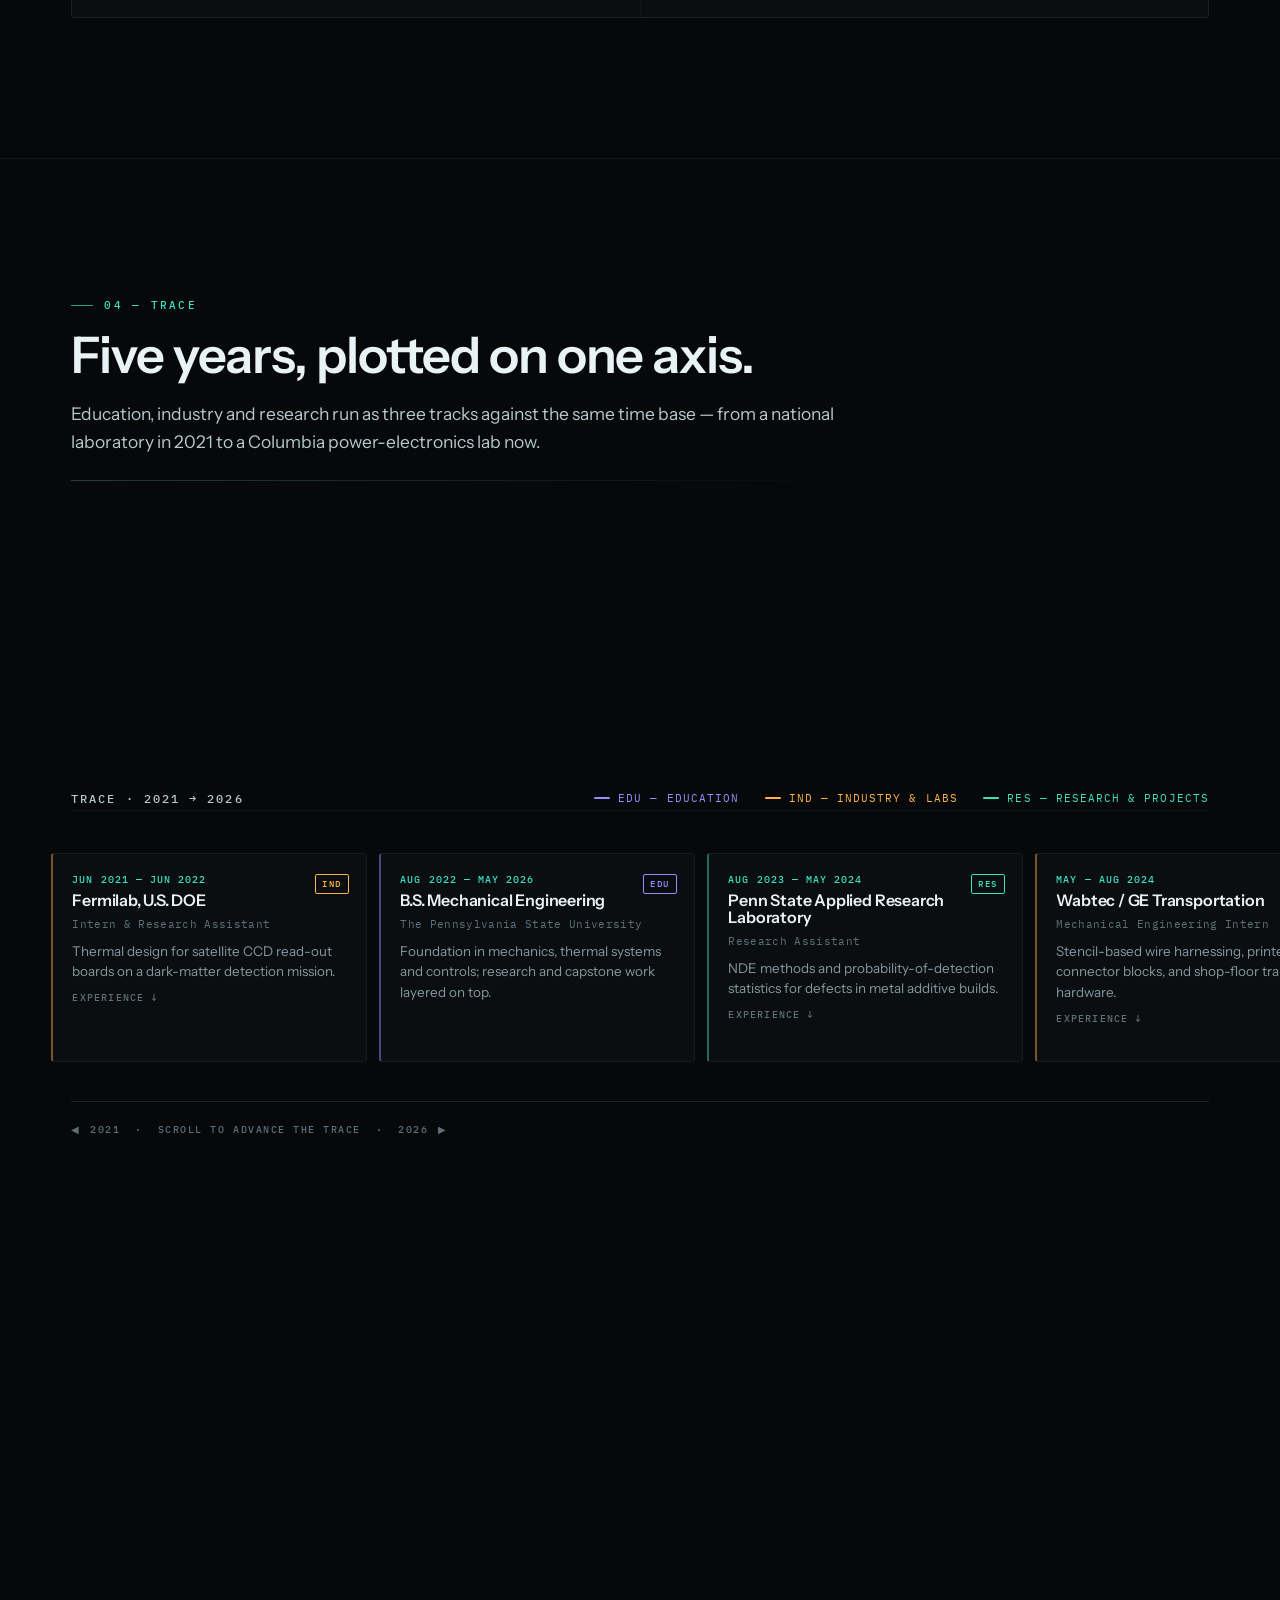
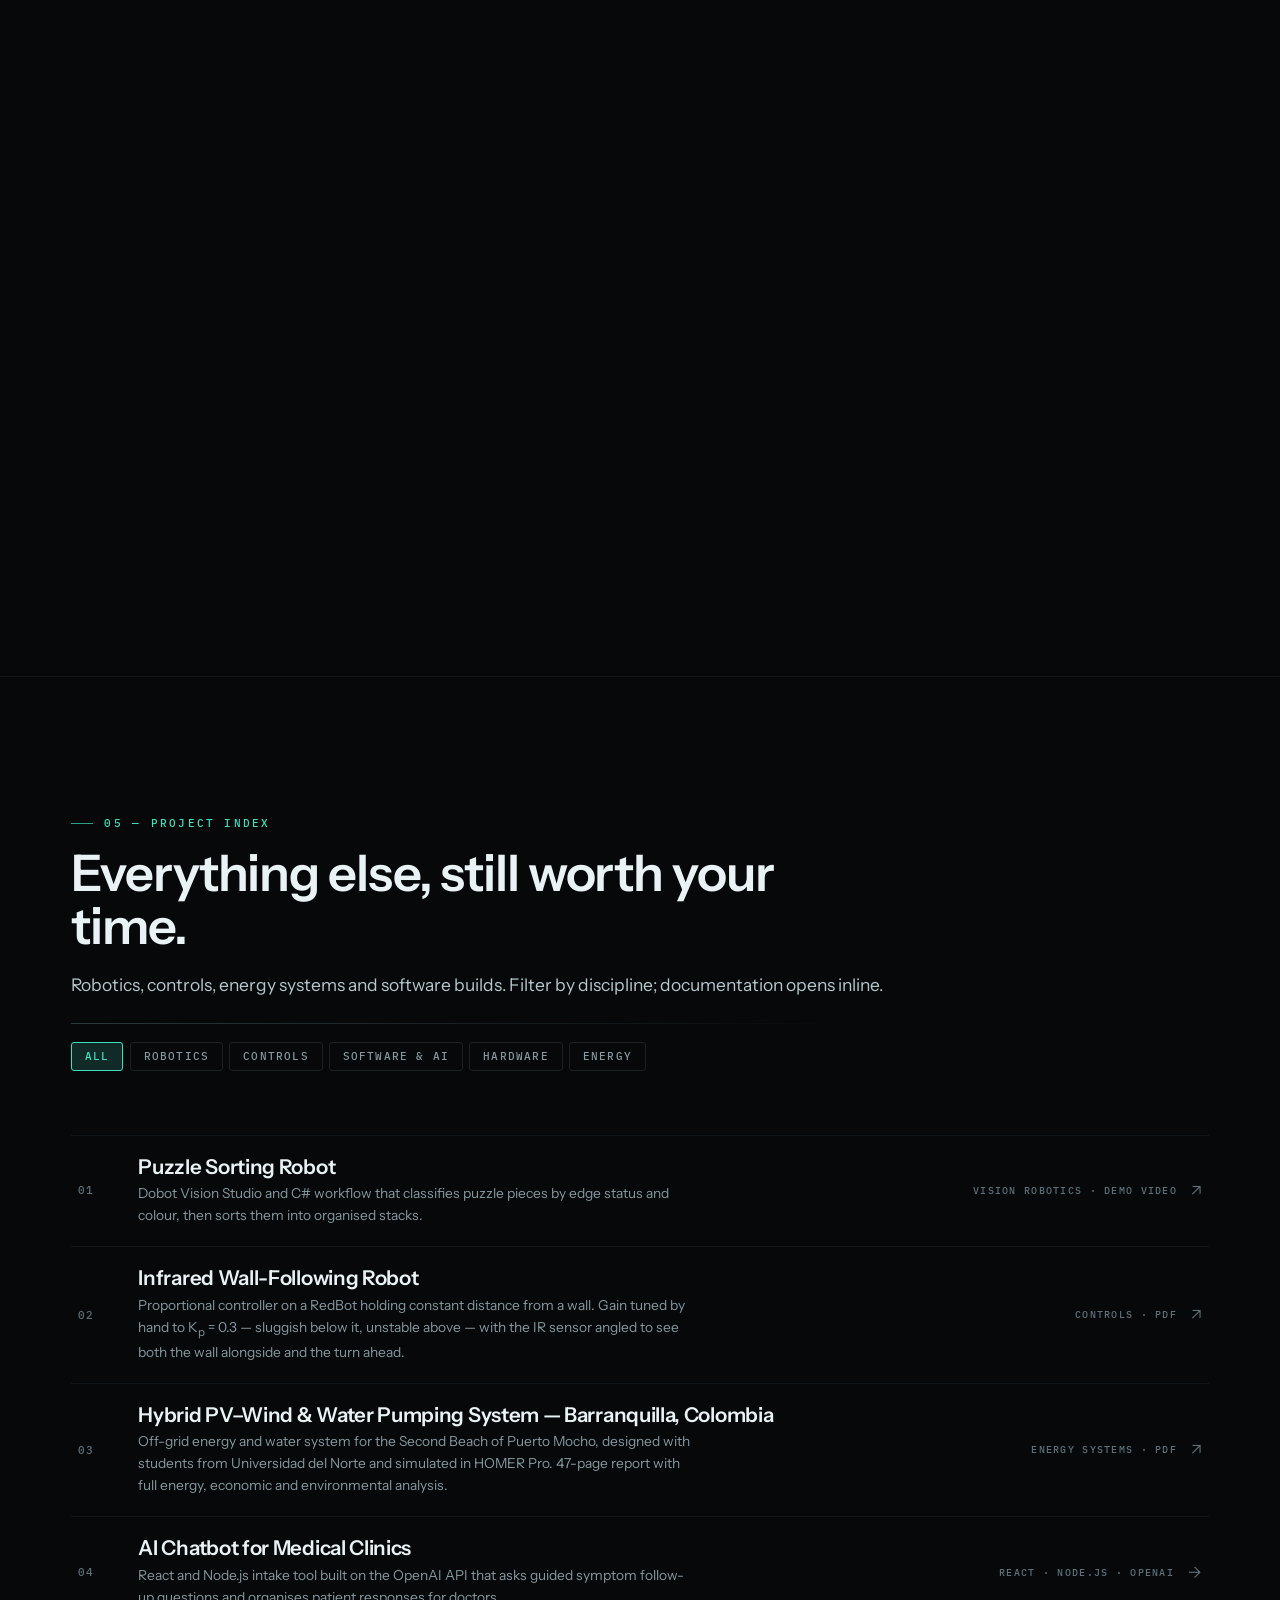
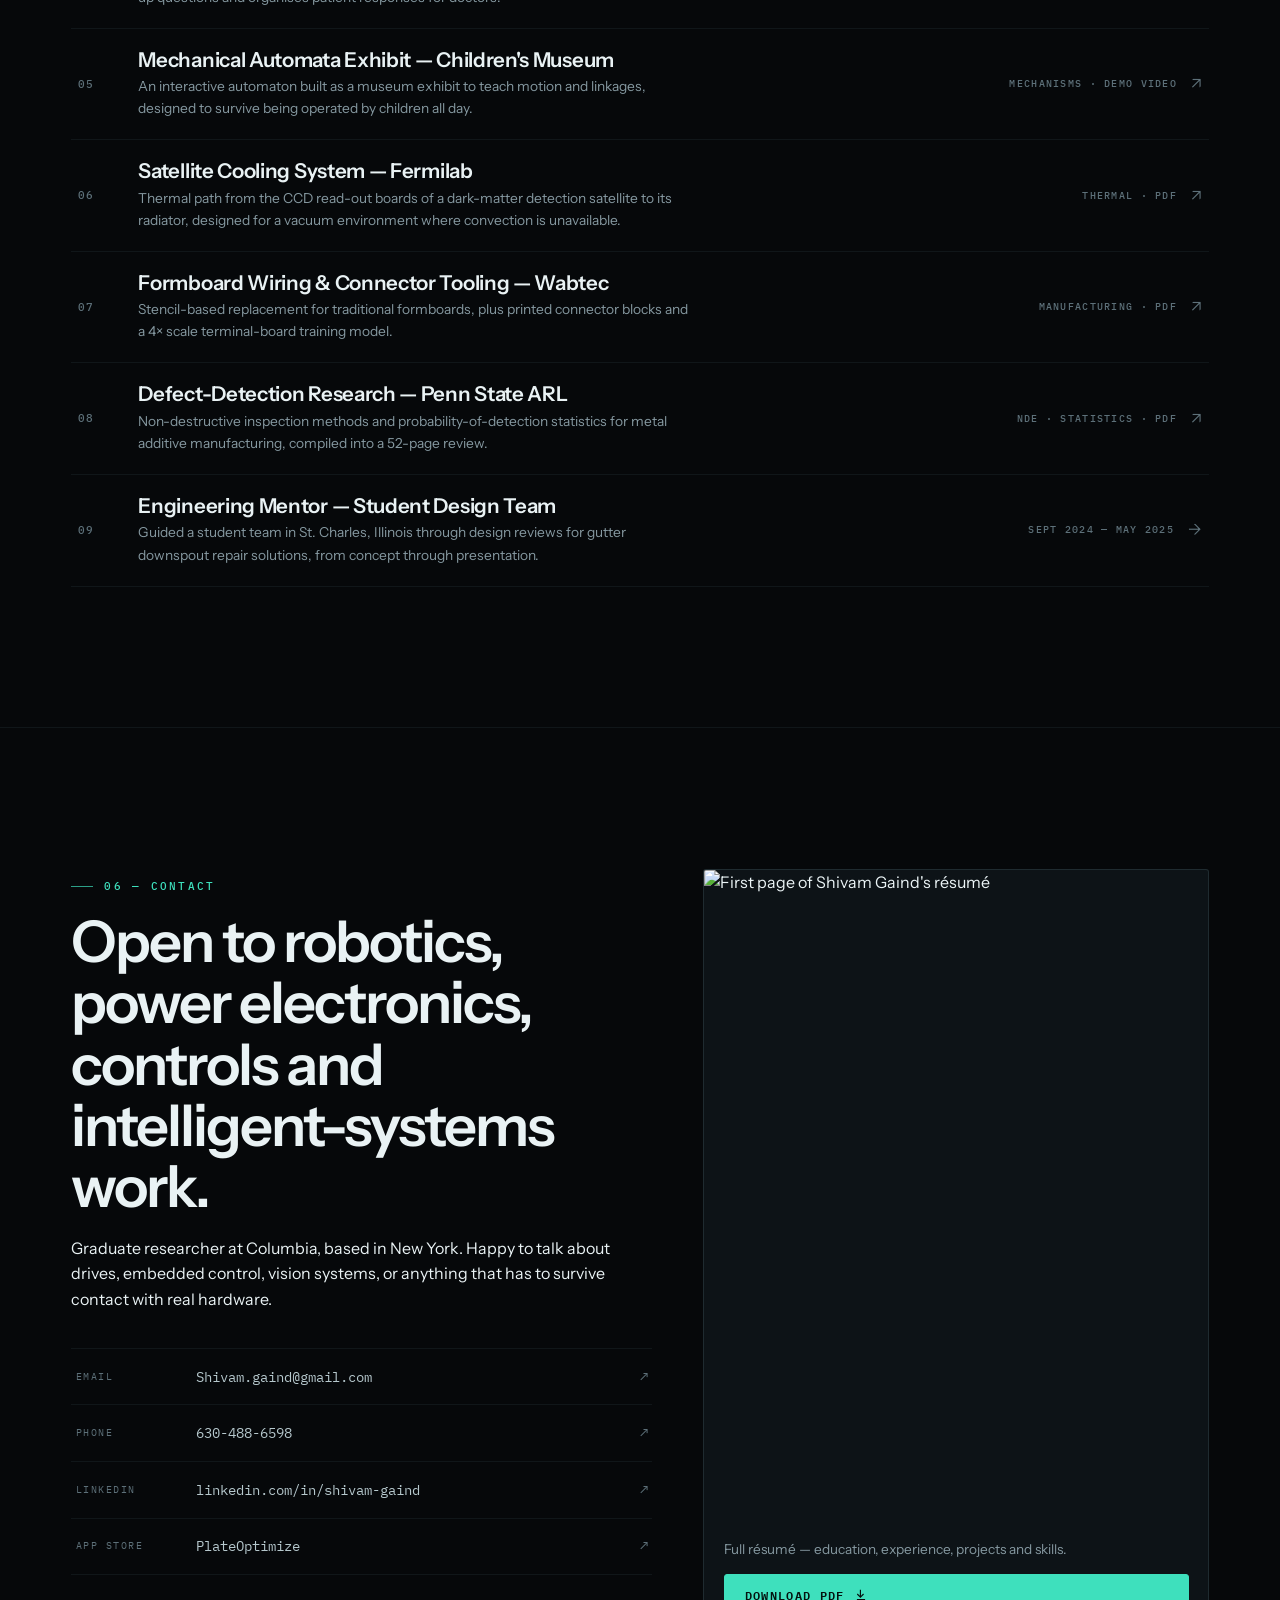
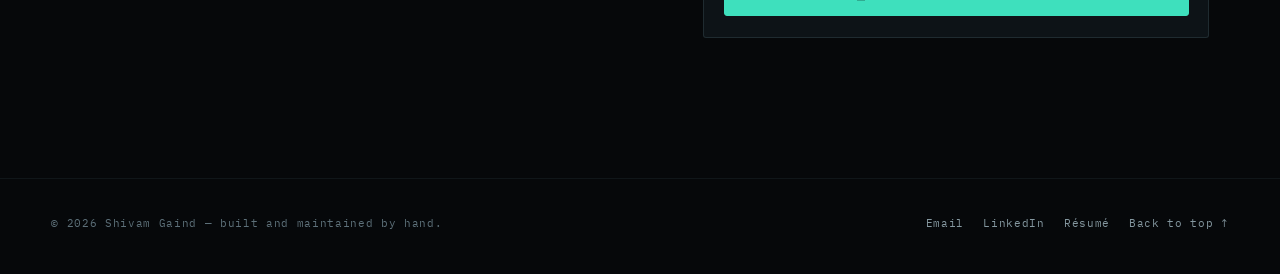
==== commit 829c331b: "Redesign homepage — scope hero, capability matrix, tiered work, pinned timeline, filterable index" ====
--- a/index.html
+++ b/index.html
@@ -1,488 +1,846 @@
 <!DOCTYPE html>
 <html lang="en">
-  <head>
-    <meta charset="UTF-8" />
-    <meta name="viewport" content="width=device-width, initial-scale=1.0" />
-    <meta
-      name="description"
-      content="Portfolio for Shivam Gaind, a Columbia electrical engineering master's student and Penn State mechanical engineering graduate focused on robotics, optimization, and engineering applications."
-    />
-    <title>Shivam Gaind | Engineering Portfolio</title>
-    <script>
-      document.documentElement.classList.add("js");
-    </script>
-    <link rel="stylesheet" href="styles.css" />
-  </head>
-  <body>
-    <header class="site-header">
-      <a class="brand" href="#top" aria-label="Shivam Gaind home">
-        <span class="brand-mark">SG</span>
-        <span>Shivam Gaind</span>
+<head>
+<meta charset="UTF-8" />
+<meta name="viewport" content="width=device-width, initial-scale=1" />
+<title>Shivam Gaind — Electrical Engineering, Robotics &amp; Power Electronics</title>
+<meta name="description" content="Shivam Gaind is an M.S. Electrical Engineering student at Columbia Engineering and a graduate researcher in the Motor Drives and Power Electronics Laboratory, working across motor drives, controls, robotics, computer vision, and embedded systems." />
+<meta name="author" content="Shivam Gaind" />
+<meta name="theme-color" content="#06080a" />
+<link rel="canonical" href="https://www.shivamgaind.com/" />
+
+<meta property="og:type" content="website" />
+<meta property="og:url" content="https://www.shivamgaind.com/" />
+<meta property="og:title" content="Shivam Gaind — Electrical Engineering, Robotics &amp; Power Electronics" />
+<meta property="og:description" content="Motor drives, power electronics, controls, robotics and computer vision — from Columbia's MPLab to a published iOS design tool." />
+<meta property="og:image" content="https://www.shivamgaind.com/media/img/insect-detection-1-1024.jpg" />
+<meta name="twitter:card" content="summary_large_image" />
+
+<link rel="icon" href="data:image/svg+xml,%3Csvg xmlns='http://www.w3.org/2000/svg' viewBox='0 0 32 32'%3E%3Crect width='32' height='32' fill='%2306080a'/%3E%3Cpath d='M2 16c4 0 4-9 8-9s4 18 8 18 4-9 8-9 4 4 4 4' fill='none' stroke='%233ee0bd' stroke-width='2' stroke-linecap='round'/%3E%3C/svg%3E" />
+<link rel="apple-touch-icon" href="/images/plateoptimize-icon.png" />
+
+<script>document.documentElement.classList.add("js");</script>
+<link rel="preconnect" href="https://fonts.googleapis.com" />
+<link rel="preconnect" href="https://fonts.gstatic.com" crossorigin />
+<link rel="stylesheet" href="https://fonts.googleapis.com/css2?family=Instrument+Sans:wght@400;500;600;700&family=IBM+Plex+Mono:wght@400;500&display=swap" />
+<link rel="stylesheet" href="/assets/instrument.css" />
+
+<script type="application/ld+json">
+{
+  "@context": "https://schema.org",
+  "@type": "Person",
+  "name": "Shivam Gaind",
+  "url": "https://www.shivamgaind.com/",
+  "email": "mailto:Shivam.gaind@gmail.com",
+  "telephone": "+1-630-488-6598",
+  "jobTitle": "Graduate Researcher, Motor Drives and Power Electronics Laboratory",
+  "sameAs": ["https://www.linkedin.com/in/shivam-gaind/", "https://apps.apple.com/us/app/plateoptimize/id6760601892"],
+  "alumniOf": [
+    { "@type": "CollegeOrUniversity", "name": "Columbia University" },
+    { "@type": "CollegeOrUniversity", "name": "The Pennsylvania State University" }
+  ],
+  "knowsAbout": ["Motor drives", "Power electronics", "Control systems", "Robotics", "Computer vision", "Embedded systems", "Topology optimization"]
+}
+</script>
+</head>
+<body>
+<a class="skip-link" href="#main">Skip to content</a>
+<div class="field" aria-hidden="true"></div>
+<div class="grain" aria-hidden="true"></div>
+
+<header class="hdr">
+  <a class="brand" href="/" aria-label="Shivam Gaind — home">
+    <span class="brand-mark" aria-hidden="true">SG</span>
+    <span class="brand-name">Shivam Gaind</span>
+  </a>
+  <nav class="nav" aria-label="Primary">
+    <a href="#work">Work</a>
+    <a href="#experience">Experience</a>
+    <a href="#timeline">Timeline</a>
+    <a href="#index">Projects</a>
+    <a href="#contact">Contact</a>
+  </nav>
+  <div style="display:flex;gap:.6rem;align-items:center">
+    <a class="hdr-cta" href="/pdfs/shivam-gaind-resume.pdf" target="_blank" rel="noopener">Résumé</a>
+    <button class="menu-btn" type="button" aria-expanded="false" aria-controls="drawer" aria-label="Open menu"><span></span></button>
+  </div>
+</header>
+
+<nav class="drawer" id="drawer" aria-label="Mobile">
+  <a href="#work">Work <span>01</span></a>
+  <a href="#experience">Experience <span>02</span></a>
+  <a href="#timeline">Timeline <span>03</span></a>
+  <a href="#index">Projects <span>04</span></a>
+  <a href="#contact">Contact <span>05</span></a>
+  <a href="/pdfs/shivam-gaind-resume.pdf" target="_blank" rel="noopener">Résumé <span>PDF</span></a>
+</nav>
+
+<nav class="rail" aria-label="Section">
+  <a href="#top"><span class="lbl">Top</span><i class="tick"></i></a>
+  <a href="#focus"><span class="lbl">Focus</span><i class="tick"></i></a>
+  <a href="#work"><span class="lbl">Work</span><i class="tick"></i></a>
+  <a href="#experience"><span class="lbl">Experience</span><i class="tick"></i></a>
+  <a href="#timeline"><span class="lbl">Timeline</span><i class="tick"></i></a>
+  <a href="#index"><span class="lbl">Projects</span><i class="tick"></i></a>
+  <a href="#contact"><span class="lbl">Contact</span><i class="tick"></i></a>
+</nav>
+
+<main id="main">
+
+<!-- ============ HERO ============ -->
+<section class="hero" id="top">
+  <div class="scope" aria-hidden="true"><canvas></canvas></div>
+  <div class="wrap hero-inner">
+    <div class="hero-grid">
+      <div>
+        <p class="role">
+          <span>Electrical Engineering</span><span class="sep">/</span>
+          <span>Robotics &amp; AI</span><span class="sep">/</span>
+          <span>Controls</span><span class="sep">/</span>
+          <span>Power Electronics</span>
+        </p>
+        <h1>
+          <span class="ln"><span>Shivam</span></span>
+          <span class="ln"><span>Gaind</span></span>
+        </h1>
+        <p class="blurb">
+          M.S. Electrical Engineering at <strong>Columbia Engineering</strong> and graduate researcher in the
+          <strong>Motor Drives &amp; Power Electronics Laboratory</strong>. I build intelligent systems where the
+          control loop, the power stage, and the hardware all have to work — machine testing and drives,
+          vision and edge AI, optimization, and embedded electromechanical design.
+        </p>
+        <div class="hero-actions">
+          <a class="btn solid" href="#work"><span>Selected work</span>
+            <svg viewBox="0 0 24 24" aria-hidden="true"><path d="M13 5l7 7-7 7-1.4-1.4 4.6-4.6H4v-2h12.2L11.6 6.4 13 5z"/></svg>
+          </a>
+          <a class="btn" href="/pdfs/shivam-gaind-resume.pdf" target="_blank" rel="noopener"><span>Résumé (PDF)</span></a>
+        </div>
+        <p class="scroll-cue"><i></i> Scroll to acquire</p>
+      </div>
+
+      <aside class="readout" aria-label="Current status">
+        <div class="rw"><span class="k">Channel</span><b>Now</b></div>
+        <div class="rw"><span class="k">Position</span><b>Grad Researcher</b></div>
+        <div class="rw"><span class="k">Lab</span><b>MPLab, Columbia</b></div>
+        <div class="rw"><span class="k">Subject</span><b>WRSM testing</b></div>
+        <div class="rw"><span class="k">Toolchain</span><b>MATLAB / Simulink</b></div>
+        <div class="rw"><span class="k">Status</span><span class="live">Acquiring</span></div>
+      </aside>
+    </div>
+  </div>
+</section>
+
+<!-- ============ FOCUS ============ -->
+<section class="section" id="focus">
+  <div class="wrap">
+    <div class="sec-head rv">
+      <p class="kicker">01 — Focus</p>
+      <h2>Six domains, one habit: close the loop on real hardware.</h2>
+      <p class="lede">
+        My work sits where power, control, and computation meet. Each of these areas is backed by
+        research, an internship, or a shipped system further down this page — not a course list.
+      </p>
+      <div class="rule"></div>
+    </div>
+
+    <div class="caps rv" data-d="1">
+      <article class="cap">
+        <p class="n">01</p><h3>Motor Drives &amp; Power Electronics</h3>
+        <p>Wound-rotor synchronous machine testing, drive-side instrumentation, and experimental validation against models at Columbia's MPLab.</p>
+        <p class="tags"><span>Electric machines</span><span>Converters</span><span>DAQ</span><span>Simulink</span></p>
+      </article>
+      <article class="cap">
+        <p class="n">02</p><h3>Controls</h3>
+        <p>Proportional control tuned on hardware, sensor placement studies, and closed-loop behaviour verified against measured response rather than simulation alone.</p>
+        <p class="tags"><span>Feedback</span><span>Gain tuning</span><span>Sensing</span></p>
+      </article>
+      <article class="cap">
+        <p class="n">03</p><h3>Robotics &amp; Vision</h3>
+        <p>Machine-vision sorting cells, IR-guided mobile robots, and a field-deployed imaging trap running YOLOv8 classifiers on edge hardware.</p>
+        <p class="tags"><span>YOLOv8</span><span>Grad-CAM</span><span>Dobot</span><span>C#</span></p>
+      </article>
+      <article class="cap">
+        <p class="n">04</p><h3>Optimization</h3>
+        <p>Adjoint-based electromagnetic optimization and SIMP topology optimization across coupled EM, thermal, and mechanical objectives.</p>
+        <p class="tags"><span>Adjoint</span><span>SIMP</span><span>COMSOL</span><span>MATLAB</span></p>
+      </article>
+      <article class="cap">
+        <p class="n">05</p><h3>Embedded Systems</h3>
+        <p>ESP32-driven lighting, microcontroller robotics, timed edge-compute enclosures, and the wiring and power that keep them alive outdoors.</p>
+        <p class="tags"><span>ESP32</span><span>Edge compute</span><span>Sensors</span></p>
+      </article>
+      <article class="cap">
+        <p class="n">06</p><h3>Advanced Engineering &amp; Manufacturing</h3>
+        <p>Defense tooling and AR-assisted assembly at Northrop Grumman, satellite thermal design at Fermilab, and harness-process work at Wabtec.</p>
+        <p class="tags"><span>Tooling</span><span>Thermal</span><span>Process design</span><span>NDE</span></p>
+      </article>
+    </div>
+  </div>
+</section>
+
+<!-- ============ FLAGSHIP WORK ============ -->
+<section class="section" id="work">
+  <div class="wrap">
+    <div class="sec-head rv">
+      <p class="kicker">02 — Selected work</p>
+      <h2>Four projects worth reading in full.</h2>
+      <p class="lede">
+        Current research, a published application, a field-deployed AI instrument, and a multiphysics
+        optimization study. Each one opens into a full case study.
+      </p>
+      <div class="rule"></div>
+    </div>
+
+    <div class="flagships">
+
+      <!-- 01 MPLab -->
+      <article class="flag rv">
+        <div class="flag-media schematic" aria-hidden="true">
+          <span class="corner c1"></span><span class="corner c2"></span><span class="corner c3"></span><span class="corner c4"></span>
+          <svg viewBox="0 0 640 480" preserveAspectRatio="xMidYMid meet" role="img" style="width:100%;height:100%;padding:8%;background:linear-gradient(180deg,#0d1317,#070a0c)">
+            <g class="dg">
+              <!-- grid -->
+              <defs>
+                <pattern id="mg" width="32" height="32" patternUnits="userSpaceOnUse">
+                  <path d="M32 0H0v32" fill="none" stroke="rgba(126,168,178,.10)" stroke-width="1"/>
+                </pattern>
+              </defs>
+              <rect x="0" y="0" width="640" height="480" fill="url(#mg)"/>
+              <!-- source -->
+              <rect class="dg-box" x="12" y="80" width="112" height="62" rx="2"/>
+              <text class="dg-title" x="68" y="106" text-anchor="middle">DC Supply</text>
+              <text class="dg-label" x="68" y="124" text-anchor="middle">Bus</text>
+              <!-- converter -->
+              <rect class="dg-box hi" x="176" y="80" width="122" height="62" rx="2"/>
+              <text class="dg-title" x="237" y="106" text-anchor="middle">Inverter</text>
+              <text class="dg-label" x="237" y="124" text-anchor="middle">3-phase bridge</text>
+              <!-- machine -->
+              <circle class="dg-box hi" cx="430" cy="111" r="46"/>
+              <text class="dg-title" x="430" y="107" text-anchor="middle">WRSM</text>
+              <text class="dg-label" x="430" y="124" text-anchor="middle">wound rotor</text>
+              <!-- load -->
+              <rect class="dg-box" x="530" y="80" width="96" height="62" rx="2"/>
+              <text class="dg-title" x="578" y="106" text-anchor="middle">Load</text>
+              <text class="dg-label" x="578" y="124" text-anchor="middle">dyno</text>
+              <!-- power path -->
+              <path class="dg-wire" d="M124 111h52M298 111h86M476 111h54"/>
+              <path class="dg-flow" d="M124 111h52M298 111h86M476 111h54"/>
+              <!-- sensing -->
+              <rect class="dg-box" x="176" y="266" width="122" height="62" rx="2"/>
+              <text class="dg-title" x="237" y="292" text-anchor="middle">DAQ</text>
+              <text class="dg-label" x="237" y="310" text-anchor="middle">v, i, θ, ω</text>
+              <rect class="dg-box hi" x="372" y="266" width="140" height="62" rx="2"/>
+              <text class="dg-title" x="442" y="292" text-anchor="middle">Simulink Model</text>
+              <text class="dg-label" x="442" y="310" text-anchor="middle">compare / validate</text>
+              <rect class="dg-box" x="176" y="392" width="336" height="56" rx="2"/>
+              <text class="dg-title" x="344" y="418" text-anchor="middle">Control &amp; Test Plan</text>
+              <text class="dg-label" x="344" y="436" text-anchor="middle">excitation · operating points · logging</text>
+              <!-- sense wires -->
+              <path class="dg-wire" d="M430 157v58M430 215H237v51M298 297h74"/>
+              <path class="dg-flow" d="M430 157v58M430 215H237v51M298 297h74" style="animation-delay:.5s"/>
+              <path class="dg-wire" d="M442 328v34H344v30M237 328v34"/>
+              <path class="dg-wire" d="M237 392V360"/>
+              <path class="dg-wire" d="M110 420H176M110 420V111h14" stroke-dasharray="3 5"/>
+              <text class="dg-cap" x="16" y="240" transform="rotate(-90 16 240)">closed loop</text>
+              <text class="dg-cap" x="536" y="200">measurement path</text>
+            </g>
+          </svg>
+          <span class="stamp">Test bench · block diagram</span>
+        </div>
+        <div class="flag-body">
+          <p class="flag-idx">01 / Current research</p>
+          <p class="flag-role">Motor Drives &amp; Power Electronics Laboratory · Columbia University</p>
+          <h3><a href="/work/mplab/">Wound-Rotor Synchronous Machine Testing</a></h3>
+          <p>
+            Graduate research on electric machines and drives: instrumenting a wound-rotor synchronous machine,
+            running it through defined operating points, and validating measured behaviour against MATLAB/Simulink
+            models. The work sits across the power stage, the sensing chain, and the control side at once.
+          </p>
+          <div class="spec">
+            <div><span class="k">Role</span><span class="v">Graduate Researcher</span></div>
+            <div><span class="k">Period</span><span class="v">Fall 2026 — Present</span></div>
+            <div><span class="k">Focus</span><span class="v">Machines · drives · experimental validation</span></div>
+            <div><span class="k">Tooling</span><span class="v">MATLAB / Simulink · DAQ</span></div>
+          </div>
+          <div class="chips">
+            <span class="hot">Current</span><span>Electric machines</span><span>Motor drives</span>
+            <span>Power electronics</span><span>Controls</span><span>Data acquisition</span>
+          </div>
+          <div class="flag-links">
+            <a class="btn" href="/work/mplab/"><span>Read case study</span>
+              <svg viewBox="0 0 24 24" aria-hidden="true"><path d="M13 5l7 7-7 7-1.4-1.4 4.6-4.6H4v-2h12.2L11.6 6.4 13 5z"/></svg></a>
+          </div>
+        </div>
+      </article>
+
+      <!-- 02 PlateOptimize -->
+      <article class="flag rev rv">
+        <div class="flag-media">
+          <span class="corner c1"></span><span class="corner c2"></span><span class="corner c3"></span><span class="corner c4"></span>
+          <picture>
+            <source type="image/webp" srcset="/media/img/plateoptimize-app-store-640.webp 640w, /media/img/plateoptimize-app-store-1024.webp 1024w" sizes="(min-width:940px) 44vw, 92vw" />
+            <img src="/media/img/plateoptimize-app-store-1024.jpg" width="1200" height="630" loading="lazy" decoding="async" alt="PlateOptimize App Store listing artwork" />
+          </picture>
+          <span class="stamp">Published · App Store</span>
+        </div>
+        <div class="flag-body">
+          <p class="flag-idx">02 / Shipped product</p>
+          <p class="flag-role">iOS · iPadOS · macOS · Web</p>
+          <h3><a href="/work/plateoptimize/">PlateOptimize</a></h3>
+          <p>
+            A design tool for optimized metal base plates, published on the App Store and mirrored as a web app.
+            You give it plate dimensions, bolt layout, column geometry and loading conditions; it returns
+            CAD-ready geometry and exports DXF, SVG and PNG straight into a manufacturing workflow.
+          </p>
+          <div class="spec">
+            <div><span class="k">Role</span><span class="v">Sole developer &amp; publisher</span></div>
+            <div><span class="k">Released</span><span class="v">March 2026</span></div>
+            <div><span class="k">Category</span><span class="v">Productivity · Age rating 4+</span></div>
+            <div><span class="k">Exports</span><span class="v">DXF · SVG · PNG</span></div>
+          </div>
+          <div class="chips">
+            <span class="hot">Live on App Store</span><span>Optimization</span><span>CAD export</span>
+            <span>Streamlit</span><span>Design automation</span>
+          </div>
+          <div class="flag-links">
+            <a class="btn solid" href="https://apps.apple.com/us/app/plateoptimize/id6760601892" target="_blank" rel="noopener"><span>App Store</span></a>
+            <a class="btn" href="https://baseplateoptimizer.streamlit.app/" target="_blank" rel="noopener"><span>Live web tool</span></a>
+            <a class="btn ghost" href="/work/plateoptimize/"><span>Case study</span></a>
+          </div>
+        </div>
+      </article>
+
+      <!-- 03 Insect detection -->
+      <article class="flag rv">
+        <div class="flag-media">
+          <span class="corner c1"></span><span class="corner c2"></span><span class="corner c3"></span><span class="corner c4"></span>
+          <picture>
+            <source type="image/webp" srcset="/media/img/insect-detection-1-640.webp 640w, /media/img/insect-detection-1-1024.webp 1024w, /media/img/insect-detection-1-1600.webp 1600w" sizes="(min-width:940px) 44vw, 92vw" />
+            <img src="/media/img/insect-detection-1-1600.jpg" width="1600" height="1200" loading="lazy" decoding="async" alt="Malaise-style insect trap deployed on a lawn, with mesh wings funnelling insects toward a backlit imaging panel" />
+          </picture>
+          <span class="stamp">Field deployment · Penn State</span>
+        </div>
+        <div class="flag-body">
+          <p class="flag-idx">03 / Capstone instrument</p>
+          <p class="flag-role">Capstone · Computer vision · Edge AI</p>
+          <h3><a href="/work/insect-detection/">AI-Based Insect Detection System</a></h3>
+          <p>
+            A Malaise-trap-inspired instrument that photographs insects instead of killing them. Mesh wings funnel
+            flying insects into a photo chamber lit by ESP32-controlled LED panels; two YOLOv8 classifiers run on
+            edge compute, and Grad-CAM heat maps confirm the models are looking at the insect and not the background.
+          </p>
+          <div class="spec">
+            <div><span class="k">Role</span><span class="v">Capstone team</span></div>
+            <div><span class="k">Period</span><span class="v">Jan — May 2026</span></div>
+            <div><span class="k">Pipeline</span><span class="v">Trap → chamber → imaging → YOLOv8 ×2</span></div>
+            <div><span class="k">Status</span><span class="v">Publication in progress</span></div>
+          </div>
+          <div class="chips">
+            <span class="hot">Publication in progress</span><span>YOLOv8</span><span>Jetson Nano</span>
+            <span>ESP32</span><span>Grad-CAM</span><span>Computer vision</span>
+          </div>
+          <div class="flag-links">
+            <a class="btn" href="/work/insect-detection/"><span>Read case study</span>
+              <svg viewBox="0 0 24 24" aria-hidden="true"><path d="M13 5l7 7-7 7-1.4-1.4 4.6-4.6H4v-2h12.2L11.6 6.4 13 5z"/></svg></a>
+            <a class="btn ghost" href="/work/insect-detection/#field-video"><span>Watch trap footage</span></a>
+          </div>
+        </div>
+      </article>
+
+      <!-- 04 Topology optimization -->
+      <article class="flag rev rv">
+        <div class="flag-media">
+          <span class="corner c1"></span><span class="corner c2"></span><span class="corner c3"></span><span class="corner c4"></span>
+          <picture>
+            <source type="image/webp" srcset="/media/img/optimization-techniques-title-640.webp 640w, /media/img/optimization-techniques-title-1024.webp 1024w, /media/img/optimization-techniques-title-1600.webp 1600w" sizes="(min-width:940px) 44vw, 92vw" />
+            <img src="/media/img/optimization-techniques-title-1600.jpg" width="1728" height="975" loading="lazy" decoding="async" alt="Title slide reading Optimization Techniques, Shivam Gaind, Penn State Applied Research Laboratory" />
+          </picture>
+          <span class="stamp">25-slide deck · viewable inline</span>
+        </div>
+        <div class="flag-body">
+          <p class="flag-idx">04 / Research</p>
+          <p class="flag-role">Research Assistant · Penn State Computational Electromagnetics and Antennas Research Laboratory</p>
+          <h3><a href="/work/topology-optimization/">Multiphysics &amp; Topology Optimization</a></h3>
+          <p>
+            A study of how adjoint-sensitivity electromagnetic optimization and SIMP topology optimization combine
+            into a single multiphysics loop — designing GRIN lenses and meta-radomes that have to raise antenna
+            gain and survive mechanical load at the same time.
+          </p>
+          <div class="spec">
+            <div><span class="k">Role</span><span class="v">Research Assistant</span></div>
+            <div><span class="k">Period</span><span class="v">Jan — May 2026</span></div>
+            <div><span class="k">Methods</span><span class="v">Adjoint sensitivity · SIMP · FEA</span></div>
+            <div><span class="k">Stack</span><span class="v">COMSOL · MATLAB · AWS</span></div>
+          </div>
+          <div class="chips">
+            <span>Topology optimization</span><span>Electromagnetics</span><span>GRIN lenses</span>
+            <span>Meta-radomes</span><span>Thermal</span><span>AWS</span>
+          </div>
+          <div class="flag-links">
+            <a class="btn" href="/work/topology-optimization/"><span>Read case study</span>
+              <svg viewBox="0 0 24 24" aria-hidden="true"><path d="M13 5l7 7-7 7-1.4-1.4 4.6-4.6H4v-2h12.2L11.6 6.4 13 5z"/></svg></a>
+            <a class="btn ghost" href="/work/topology-optimization/#deck"><span>Browse 25 slides</span></a>
+          </div>
+        </div>
+      </article>
+
+    </div>
+  </div>
+</section>
+
+<!-- ============ EXPERIENCE ============ -->
+<section class="section" id="experience">
+  <div class="wrap">
+    <div class="sec-head rv">
+      <p class="kicker">03 — Industry &amp; national labs</p>
+      <h2>Where the work was done for someone else's schedule.</h2>
+      <p class="lede">
+        Defense manufacturing, a Department of Energy national laboratory, rail traction systems, and an
+        applied research laboratory. Every entry links to the original documentation.
+      </p>
+      <div class="rule"></div>
+    </div>
+
+    <div class="tier2 rv" data-d="1">
+      <article class="xp">
+        <div class="xp-top">
+          <span class="logo-chip"><img src="/images/Northrop-Grumman-logo.png" alt="Northrop Grumman" width="160" height="90" loading="lazy" decoding="async" /></span>
+          <span class="when">Summer 2025 &amp; 2026</span>
+        </div>
+        <p class="org">Manufacturing Engineering Intern</p>
+        <h3>Northrop Grumman</h3>
+        <ul>
+          <li>Designed an 80&nbsp;lb radio antenna stand allowing secure mounting and 45° rotation in both directions while maintaining full stability.</li>
+          <li>Developed a tool-tracking database letting technicians add, check out, return, and update sharpening or decommissioning status for tooling.</li>
+          <li>Supported the Shop Floor Augmented Reality project through hardware testing and detailed procedures guiding technicians through assembly.</li>
+        </ul>
+      </article>
+
+      <article class="xp">
+        <div class="xp-top">
+          <span class="logo-chip"><img src="/images/logo-fermilab.svg" alt="Fermilab" width="120" height="40" loading="lazy" decoding="async" /></span>
+          <span class="when">Jun 2021 — Jun 2022</span>
+        </div>
+        <p class="org">U.S. Department of Energy · Fermilab</p>
+        <h3>Satellite Readout-Board Cooling System</h3>
+        <ul>
+          <li>Designed a thermal path carrying roughly 10&nbsp;W away from the three CCD read-out boards of a dark-matter X-ray detection satellite.</li>
+          <li>Worked the problem for vacuum: with no air, conduction and radiation to the radiator are the only mechanisms available.</li>
+          <li>Presented the design to mentors on the detector team as a 13-page technical report.</li>
+        </ul>
+        <div class="acts">
+          <button class="btn ghost" type="button" data-doc="/pdfs/cooling-system.pdf" data-doc-title="Satellite readout-board cooling system"><span>Open report · 13 pp</span></button>
+        </div>
+      </article>
+
+      <article class="xp">
+        <div class="xp-top">
+          <span class="logo-chip"><img src="/images/logo-wabtec.svg" alt="Wabtec" width="120" height="40" loading="lazy" decoding="async" /></span>
+          <span class="when">May — Aug 2024</span>
+        </div>
+        <p class="org">Wabtec / GE Transportation</p>
+        <h3>Wire Harnessing &amp; Shop-Floor Tooling</h3>
+        <ul>
+          <li>Developed a wire-harnessing method replacing traditional formboards with stencils.</li>
+          <li>Designed and 3D-printed custom connector blocks that hold varied connector sizes during wire insertion — safer for hands, and cheap enough in PLA that they stopped disappearing.</li>
+          <li>Built a 4× scale crimped-terminal board used at career fairs and STEM events to demonstrate wiring procedures.</li>
+        </ul>
+        <div class="acts">
+          <button class="btn ghost" type="button" data-doc="/pdfs/wabtec-wiring.pdf" data-doc-title="Wabtec internship report out"><span>Open report · 16 pp</span></button>
+        </div>
+      </article>
+
+      <article class="xp">
+        <div class="xp-top">
+          <span class="logo-chip"><img src="/images/arl.png" alt="Penn State Applied Research Laboratory" width="170" height="74" loading="lazy" decoding="async" /></span>
+          <span class="when">Aug 2023 — May 2024</span>
+        </div>
+        <p class="org">Penn State Applied Research Laboratory</p>
+        <h3>Defect Detection in Metal Additive Manufacturing</h3>
+        <ul>
+          <li>Surveyed non-destructive inspection and evaluation methods — ultrasonic testing, pulsed thermography — for what data they can actually yield.</li>
+          <li>Studied the statistical methods behind probability-of-detection so defect claims are quantified rather than asserted.</li>
+          <li>Compiled a 52-page research review that became the reference document for the sampling approach.</li>
+        </ul>
+        <div class="acts">
+          <button class="btn ghost" type="button" data-doc="/pdfs/defect-detection.pdf" data-doc-title="Additive manufacturing defect-detection research"><span>Open review · 52 pp</span></button>
+        </div>
+      </article>
+    </div>
+  </div>
+</section>
+
+<!-- ============ TIMELINE ============ -->
+<section class="section" id="timeline">
+  <div class="wrap">
+    <div class="sec-head rv">
+      <p class="kicker">04 — Trace</p>
+      <h2>Five years, plotted on one axis.</h2>
+      <p class="lede">
+        Education, industry and research run as three tracks against the same time base — from a national
+        laboratory in 2021 to a Columbia power-electronics lab now.
+      </p>
+      <div class="rule"></div>
+    </div>
+  </div>
+
+  <div class="tl-shell">
+    <div class="tl-viewport">
+      <div class="wrap">
+        <div class="tl-legend">
+          <span class="tl-legend-title">Trace · 2021 → 2026</span>
+          <span class="tl-key" data-track="edu"><i></i>EDU — Education</span>
+          <span class="tl-key" data-track="ind"><i></i>IND — Industry &amp; labs</span>
+          <span class="tl-key" data-track="res"><i></i>RES — Research &amp; projects</span>
+        </div>
+      </div>
+      <div>
+        <div class="tl-rail">
+
+          <a class="tl-node" data-track="ind" href="#experience">
+            <span class="track">IND</span>
+            <span class="when">Jun 2021 — Jun 2022</span>
+            <h3>Fermilab, U.S. DOE</h3>
+            <p class="org">Intern &amp; Research Assistant</p>
+            <p>Thermal design for satellite CCD read-out boards on a dark-matter detection mission.</p>
+            <span class="go">Experience ↓</span>
+          </a>
+
+          <article class="tl-node" data-track="edu">
+            <span class="track">EDU</span>
+            <span class="when">Aug 2022 — May 2026</span>
+            <h3>B.S. Mechanical Engineering</h3>
+            <p class="org">The Pennsylvania State University</p>
+            <p>Foundation in mechanics, thermal systems and controls; research and capstone work layered on top.</p>
+          </article>
+
+          <a class="tl-node" data-track="res" href="#experience">
+            <span class="track">RES</span>
+            <span class="when">Aug 2023 — May 2024</span>
+            <h3>Penn State Applied Research Laboratory</h3>
+            <p class="org">Research Assistant</p>
+            <p>NDE methods and probability-of-detection statistics for defects in metal additive builds.</p>
+            <span class="go">Experience ↓</span>
+          </a>
+
+          <a class="tl-node" data-track="ind" href="#experience">
+            <span class="track">IND</span>
+            <span class="when">May — Aug 2024</span>
+            <h3>Wabtec / GE Transportation</h3>
+            <p class="org">Mechanical Engineering Intern</p>
+            <p>Stencil-based wire harnessing, printed connector blocks, and shop-floor training hardware.</p>
+            <span class="go">Experience ↓</span>
+          </a>
+
+          <a class="tl-node" data-track="res" href="/work/topology-optimization/#deck">
+            <span class="track">RES</span>
+            <span class="when">Sept 2024 — May 2025</span>
+            <h3>100K Strong in the Americas</h3>
+            <p class="org">Penn State × Universidad del Norte</p>
+            <p>Hybrid PV–wind and water-pumping system designed for Puerto Mocho, Barranquilla, Colombia.</p>
+            <span class="go">Projects ↓</span>
+          </a>
+
+          <a class="tl-node" data-track="ind" href="#experience">
+            <span class="track">IND</span>
+            <span class="when">May — Aug 2025</span>
+            <h3>Northrop Grumman</h3>
+            <p class="org">Manufacturing Engineering Intern</p>
+            <p>Antenna stand design, tool-tracking database, and shop-floor augmented reality support.</p>
+            <span class="go">Experience ↓</span>
+          </a>
+
+          <a class="tl-node" data-track="res" href="/work/insect-detection/">
+            <span class="track">RES</span>
+            <span class="when">Jan — May 2026</span>
+            <h3>AI Insect Detection Capstone</h3>
+            <p class="org">Penn State</p>
+            <p>Field-deployed imaging trap with edge YOLOv8 classifiers; publication in progress.</p>
+            <span class="go">Case study →</span>
+          </a>
+
+          <a class="tl-node" data-track="res" href="/work/topology-optimization/">
+            <span class="track">RES</span>
+            <span class="when">Jan — May 2026</span>
+            <h3>Penn State CEARL</h3>
+            <p class="org">Research Assistant</p>
+            <p>Adjoint and SIMP optimization across electromagnetic, thermal and mechanical objectives.</p>
+            <span class="go">Case study →</span>
+          </a>
+
+          <a class="tl-node" data-track="ind" href="/work/plateoptimize/">
+            <span class="track">IND</span>
+            <span class="when">Mar 2026</span>
+            <h3>PlateOptimize released</h3>
+            <p class="org">App Store · iOS, iPadOS, macOS</p>
+            <p>Base-plate design tool published, with a Streamlit web version alongside it.</p>
+            <span class="go">Case study →</span>
+          </a>
+
+          <a class="tl-node" data-track="ind" href="#experience">
+            <span class="track">IND</span>
+            <span class="when">May — Aug 2026</span>
+            <h3>Northrop Grumman</h3>
+            <p class="org">Manufacturing Engineering Intern — return</p>
+            <p>Second summer on defense manufacturing engineering and tooling.</p>
+            <span class="go">Experience ↓</span>
+          </a>
+
+          <article class="tl-node" data-track="edu">
+            <span class="track">EDU</span>
+            <span class="when">Fall 2026 — Dec 2027</span>
+            <h3>M.S. Electrical Engineering</h3>
+            <p class="org">Columbia University · Robotics &amp; AI</p>
+            <p>Graduate coursework across robotics, AI and electrical systems at Columbia Engineering.</p>
+          </article>
+
+          <a class="tl-node" data-track="res" href="/work/mplab/">
+            <span class="track">RES</span>
+            <span class="when">Fall 2026 — Present</span>
+            <h3>MPLab, Columbia University</h3>
+            <p class="org">Graduate Researcher — Motor Drives &amp; Power Electronics</p>
+            <p>Wound-rotor synchronous machine testing and experimental validation against Simulink models.</p>
+            <span class="go">Case study →</span>
+          </a>
+
+        </div>
+      </div>
+      <div class="wrap">
+        <div class="tl-axis"><span class="prog"></span></div>
+        <p class="tl-hint"><span aria-hidden="true">◀</span> 2021 &nbsp;·&nbsp; scroll to advance the trace &nbsp;·&nbsp; 2026 <span aria-hidden="true">▶</span></p>
+      </div>
+    </div>
+  </div>
+</section>
+
+<!-- ============ PROJECT INDEX ============ -->
+<section class="section" id="index">
+  <div class="wrap">
+    <div class="sec-head rv">
+      <p class="kicker">05 — Project index</p>
+      <h2>Everything else, still worth your time.</h2>
+      <p class="lede">
+        Robotics, controls, energy systems and software builds. Filter by discipline; documentation opens inline.
+      </p>
+      <div class="rule"></div>
+      <div class="filters" role="group" aria-label="Filter projects by discipline">
+        <button type="button" data-filter="all" aria-pressed="true">All</button>
+        <button type="button" data-filter="robotics" aria-pressed="false">Robotics</button>
+        <button type="button" data-filter="controls" aria-pressed="false">Controls</button>
+        <button type="button" data-filter="software" aria-pressed="false">Software &amp; AI</button>
+        <button type="button" data-filter="hardware" aria-pressed="false">Hardware</button>
+        <button type="button" data-filter="energy" aria-pressed="false">Energy</button>
+      </div>
+      <p id="filter-status" class="sr-only" role="status" aria-live="polite"></p>
+    </div>
+
+    <div class="idx rv" data-d="1">
+
+      <a class="idx-row" data-cat="robotics software" href="https://youtu.be/s-5QHAK5rCs" target="_blank" rel="noopener">
+        <span class="n mono">01</span>
+        <span>
+          <h3>Puzzle Sorting Robot</h3>
+          <p>Dobot Vision Studio and C# workflow that classifies puzzle pieces by edge status and colour, then sorts them into organised stacks.</p>
+        </span>
+        <span class="meta">
+          <span class="cat">Vision robotics · Demo video</span>
+          <span class="arw" aria-hidden="true">↗</span>
+        </span>
+        <span class="thumb" aria-hidden="true"><img src="/media/img/puzzle-640.webp" alt="" loading="lazy" decoding="async" /></span>
       </a>
-      <nav class="site-nav" aria-label="Primary navigation">
-        <a href="#about">About</a>
-        <a href="#timeline">Timeline</a>
-        <a href="#projects">Projects</a>
-        <a href="#contact">Contact</a>
-      </nav>
-    </header>
-
-    <main id="top">
-      <section class="hero" aria-labelledby="hero-title">
-        <div class="hero-media" aria-hidden="true">
-          <img src="images/shivamphoto.jpg" alt="" />
-        </div>
-        <div class="hero-content reveal">
-          <p class="eyebrow">Electrical Engineering Master's | Mechanical Engineering B.S.</p>
-          <h1 id="hero-title">Shivam Gaind</h1>
-          <p class="hero-summary">
-            Columbia University master's student and Penn State mechanical engineering graduate building robotics, optimization, and real-world engineering tools.
-          </p>
-          <div class="hero-actions" aria-label="Portfolio actions">
-            <a class="button primary" href="pdfs/shivam-gaind-resume.pdf" target="_blank" rel="noopener">
-              <svg viewBox="0 0 24 24" aria-hidden="true">
-                <path d="M12 3v10.3l3.7-3.7 1.4 1.4-6.1 6.1L4.9 11l1.4-1.4 3.7 3.7V3h2Zm-7 16h14v2H5v-2Z" />
-              </svg>
-              Resume
-            </a>
-            <a class="button secondary" href="#projects">
-              <svg viewBox="0 0 24 24" aria-hidden="true">
-                <path d="M4 5h16v4H4V5Zm0 6h7v8H4v-8Zm9 0h7v8h-7v-8Z" />
-              </svg>
-              Projects
-            </a>
-          </div>
-        </div>
-      </section>
-
-      <section id="about" class="section about-section">
-        <div class="section-kicker">About</div>
-        <div class="about-grid reveal">
-          <h2>Engineering systems from concept to working hardware.</h2>
-          <p>
-            Hi, I'm Shivam Gaind - a mechanical engineer passionate about robotics, advanced manufacturing,
-            and designing systems that make real-world impact. I've worked across national laboratories,
-            defense engineering, clean energy design, and intelligent automation.
-          </p>
-        </div>
-      </section>
-
-      <section id="timeline" class="section timeline-section" aria-labelledby="timeline-title">
-        <div class="section-heading">
-          <div>
-            <div class="section-kicker">Timeline</div>
-            <h2 id="timeline-title">Education, work, and projects</h2>
-          </div>
-        </div>
-
-        <div class="timeline-layout">
-          <div class="timeline-column education-track">
-            <div class="timeline-track-title">Education</div>
-            <article class="timeline-card org-columbia" data-icon="CU">
-              <span class="timeline-date">Fall 2026 - Dec 2027</span>
-              <h3>M.S. in Electrical Engineering</h3>
-              <p>Robotics &amp; AI Engineering, Columbia University</p>
-            </article>
-            <article class="timeline-card org-psu" data-icon="PSU">
-              <span class="timeline-date">Aug 2022 - May 2026</span>
-              <h3>B.S. in Mechanical Engineering</h3>
-              <p>The Pennsylvania State University</p>
-            </article>
-          </div>
-
-          <div class="timeline-columns">
-            <div class="timeline-column internship-track">
-              <div class="timeline-track-title">Internships</div>
-              <a class="timeline-card org-northrop" data-icon="NG" href="#project-northrop">
-                <span class="timeline-date">May - Aug 2026</span>
-                <h3>Manufacturing Intern</h3>
-                <p>Northrop Grumman</p>
-              </a>
-              <a class="timeline-card org-northrop" data-icon="NG" href="#project-northrop">
-                <span class="timeline-date">May - Aug 2025</span>
-                <h3>Manufacturing Intern</h3>
-                <p>Northrop Grumman manufacturing engineering, tooling, and AR support</p>
-              </a>
-              <a class="timeline-card org-wabtec" data-icon="W" href="#project-formboard">
-                <span class="timeline-date">May - Aug 2024</span>
-                <h3>Mechanical Engineering Intern</h3>
-                <p>Wabtec / GE Transportation</p>
-              </a>
-              <a class="timeline-card org-doe" data-icon="DOE" href="#project-cooling-system">
-                <span class="timeline-date">Jun 2021 - Jun 2022</span>
-                <h3>Intern &amp; Research Assistant</h3>
-                <p>U.S. Department of Energy, Fermilab satellite cooling system</p>
-              </a>
-            </div>
-
-            <div class="timeline-column research-track">
-              <div class="timeline-track-title">Research</div>
-              <a class="timeline-card org-psu" data-icon="PSU" href="#project-research-optimization">
-                <span class="timeline-date">Jan - May 2026</span>
-                <h3>Research Assistant</h3>
-                <p>Penn State CEARL: thermal, mechanical, fluid, and electromagnetic optimization</p>
-              </a>
-              <a class="timeline-card org-psu" data-icon="PSU" href="#project-defect-detection">
-                <span class="timeline-date">Aug 2023 - May 2024</span>
-                <h3>Research Assistant</h3>
-                <p>Penn State Applied Research Laboratory defect-detection algorithms</p>
-              </a>
-              <article class="timeline-card org-mentor" data-icon="MEN">
-                <span class="timeline-date">Sept 2024 - May 2025</span>
-                <h3>Engineering Mentor</h3>
-                <p>Guided a St. Charles, IL student team through design reviews for gutter downspout repair solutions</p>
-              </article>
-            </div>
-
-            <div class="timeline-column projects-track">
-              <div class="timeline-track-title">Projects</div>
-              <a class="timeline-card org-psu" data-icon="PSU" href="#project-insect-detection">
-                <span class="timeline-date">Jan - May 2026</span>
-                <h3>AI-Based Insect Detection System</h3>
-                <p>Capstone project using YOLOv8, Grad-CAM, ESP32 lighting, and Jetson Nano processing</p>
-              </a>
-              <a class="timeline-card org-app" data-icon="APP" href="#project-plateoptimize">
-                <span class="timeline-date">Mar 2026</span>
-                <h3>PlateOptimize iOS App</h3>
-                <p>Published app for topology-optimized base plate design and CAD export</p>
-              </a>
-              <a class="timeline-card org-robotics" data-icon="BOT" href="#project-puzzle">
-                <span class="timeline-date">Dec 2025</span>
-                <h3>Puzzle Sorting Robot</h3>
-                <p>Vision robotics system for sorting puzzle pieces by edge status and color</p>
-              </a>
-              <a class="timeline-card org-robotics" data-icon="BOT" href="#project-automata">
-                <span class="timeline-date">Nov 2025</span>
-                <h3>Mechanical Automata Exhibit</h3>
-                <p>Children's Museum mechanism project for teaching motion and linkages</p>
-              </a>
-              <a class="timeline-card org-software" data-icon="AI" href="#project-ai-chatbot">
-                <span class="timeline-date">Nov 2025</span>
-                <h3>AI Chatbot for Medical Clinics</h3>
-                <p>React and Node.js intake tool connected to the OpenAI API</p>
-              </a>
-              <a class="timeline-card org-robotics" data-icon="BOT" href="#project-wall-robot">
-                <span class="timeline-date">Mar 2025</span>
-                <h3>Infrared Wall-Following Robot</h3>
-                <p>Controls project using IR sensing and proportional control</p>
-              </a>
-              <a class="timeline-card org-psu" data-icon="PSU" href="#project-clean-energy">
-                <span class="timeline-date">Sept 2024 - May 2025</span>
-                <h3>Columbia 100K Strong in the Americas Program</h3>
-                <p>Designed and presented an off-grid energy and water system for rural Colombia</p>
-              </a>
-              <a class="timeline-card org-wabtec" data-icon="W" href="#project-formboard">
-                <span class="timeline-date">Jul 2024</span>
-                <h3>Formboard Wiring</h3>
-                <p>Wabtec wire-harnessing process improvement using stencils</p>
-              </a>
-            </div>
-          </div>
-        </div>
-      </section>
-
-      <section id="projects" class="section projects-section" aria-labelledby="projects-title">
-        <div class="section-heading">
-          <div>
-            <div class="section-kicker">Projects</div>
-            <h2 id="projects-title">Selected work</h2>
-          </div>
-          <div class="filter-tabs" role="tablist" aria-label="Filter projects">
-            <button class="filter-tab active" type="button" data-filter="all" aria-pressed="true">All</button>
-            <button class="filter-tab" type="button" data-filter="engineering" aria-pressed="false">Engineering</button>
-            <button class="filter-tab" type="button" data-filter="robotics" aria-pressed="false">Robotics</button>
-            <button class="filter-tab" type="button" data-filter="software" aria-pressed="false">Software</button>
-          </div>
-        </div>
-
-        <p class="projects-intro">
-          Featured work spans a published iOS/Mac app, Penn State optimization research, and an AI-based insect detection capstone.
+
+      <a class="idx-row" data-cat="robotics controls hardware" href="/pdfs/wall-following-robot.pdf" target="_blank" rel="noopener">
+        <span class="n mono">02</span>
+        <span>
+          <h3>Infrared Wall-Following Robot</h3>
+          <p>Proportional controller on a RedBot holding constant distance from a wall. Gain tuned by hand to K<sub>p</sub>&nbsp;=&nbsp;0.3 — sluggish below it, unstable above — with the IR sensor angled to see both the wall alongside and the turn ahead.</p>
+        </span>
+        <span class="meta">
+          <span class="cat">Controls · PDF</span>
+          <span class="arw" aria-hidden="true">↗</span>
+        </span>
+        <span class="thumb" aria-hidden="true"><img src="/media/img/wall-robot-600.webp" alt="" loading="lazy" decoding="async" /></span>
+      </a>
+
+      <a class="idx-row" data-cat="energy hardware" href="/pdfs/colombia-energy.pdf" target="_blank" rel="noopener">
+        <span class="n mono">03</span>
+        <span>
+          <h3>Hybrid PV–Wind &amp; Water Pumping System — Barranquilla, Colombia</h3>
+          <p>Off-grid energy and water system for the Second Beach of Puerto Mocho, designed with students from Universidad del Norte and simulated in HOMER Pro. 47-page report with full energy, economic and environmental analysis.</p>
+        </span>
+        <span class="meta">
+          <span class="cat">Energy systems · PDF</span>
+          <span class="arw" aria-hidden="true">↗</span>
+        </span>
+        <span class="thumb" aria-hidden="true"><img src="/media/img/clean-energy-640.webp" alt="" loading="lazy" decoding="async" /></span>
+      </a>
+
+      <a class="idx-row" data-cat="software" href="#index" aria-describedby="chatbot-note">
+        <span class="n mono">04</span>
+        <span>
+          <h3>AI Chatbot for Medical Clinics</h3>
+          <p id="chatbot-note">React and Node.js intake tool built on the OpenAI API that asks guided symptom follow-up questions and organises patient responses for doctors.</p>
+        </span>
+        <span class="meta">
+          <span class="cat">React · Node.js · OpenAI</span>
+          <span class="arw" aria-hidden="true">→</span>
+        </span>
+        <span class="thumb" aria-hidden="true"><img src="/media/img/ai-chatbot-640.webp" alt="" loading="lazy" decoding="async" /></span>
+      </a>
+
+      <a class="idx-row" data-cat="hardware robotics" href="https://youtu.be/jIx4o_umv-I" target="_blank" rel="noopener">
+        <span class="n mono">05</span>
+        <span>
+          <h3>Mechanical Automata Exhibit — Children's Museum</h3>
+          <p>An interactive automaton built as a museum exhibit to teach motion and linkages, designed to survive being operated by children all day.</p>
+        </span>
+        <span class="meta">
+          <span class="cat">Mechanisms · Demo video</span>
+          <span class="arw" aria-hidden="true">↗</span>
+        </span>
+        <span class="thumb" aria-hidden="true"><img src="/media/img/automata-640.webp" alt="" loading="lazy" decoding="async" /></span>
+      </a>
+
+      <a class="idx-row" data-cat="hardware energy" href="/pdfs/cooling-system.pdf" target="_blank" rel="noopener">
+        <span class="n mono">06</span>
+        <span>
+          <h3>Satellite Cooling System — Fermilab</h3>
+          <p>Thermal path from the CCD read-out boards of a dark-matter detection satellite to its radiator, designed for a vacuum environment where convection is unavailable.</p>
+        </span>
+        <span class="meta">
+          <span class="cat">Thermal · PDF</span>
+          <span class="arw" aria-hidden="true">↗</span>
+        </span>
+        <span class="thumb" aria-hidden="true"><img src="/media/img/cooling-system-640.webp" alt="" loading="lazy" decoding="async" /></span>
+      </a>
+
+      <a class="idx-row" data-cat="hardware" href="/pdfs/wabtec-wiring.pdf" target="_blank" rel="noopener">
+        <span class="n mono">07</span>
+        <span>
+          <h3>Formboard Wiring &amp; Connector Tooling — Wabtec</h3>
+          <p>Stencil-based replacement for traditional formboards, plus printed connector blocks and a 4× scale terminal-board training model.</p>
+        </span>
+        <span class="meta">
+          <span class="cat">Manufacturing · PDF</span>
+          <span class="arw" aria-hidden="true">↗</span>
+        </span>
+        <span class="thumb" aria-hidden="true"><img src="/media/img/formboard-640.webp" alt="" loading="lazy" decoding="async" /></span>
+      </a>
+
+      <a class="idx-row" data-cat="software" href="/pdfs/defect-detection.pdf" target="_blank" rel="noopener">
+        <span class="n mono">08</span>
+        <span>
+          <h3>Defect-Detection Research — Penn State ARL</h3>
+          <p>Non-destructive inspection methods and probability-of-detection statistics for metal additive manufacturing, compiled into a 52-page review.</p>
+        </span>
+        <span class="meta">
+          <span class="cat">NDE · Statistics · PDF</span>
+          <span class="arw" aria-hidden="true">↗</span>
+        </span>
+        <span class="thumb" aria-hidden="true"><img src="/media/img/insect-detection-3-640.webp" alt="" loading="lazy" decoding="async" /></span>
+      </a>
+
+      <a class="idx-row" data-cat="hardware" href="#experience">
+        <span class="n mono">09</span>
+        <span>
+          <h3>Engineering Mentor — Student Design Team</h3>
+          <p>Guided a student team in St. Charles, Illinois through design reviews for gutter downspout repair solutions, from concept through presentation.</p>
+        </span>
+        <span class="meta">
+          <span class="cat">Sept 2024 — May 2025</span>
+          <span class="arw" aria-hidden="true">→</span>
+        </span>
+      </a>
+
+    </div>
+  </div>
+</section>
+
+<!-- ============ CONTACT ============ -->
+<section class="section" id="contact">
+  <div class="wrap">
+    <div class="contact-grid">
+      <div class="rv">
+        <p class="kicker" style="margin-bottom:1.2rem">06 — Contact</p>
+        <h2>Open to robotics, power electronics, controls and intelligent-systems work.</h2>
+        <p class="lede" style="margin-top:1.2rem">
+          Graduate researcher at Columbia, based in New York. Happy to talk about drives, embedded
+          control, vision systems, or anything that has to survive contact with real hardware.
         </p>
-
-        <div class="project-grid">
-          <div class="project-group-heading" data-group="featured">
-            <span>Featured Projects</span>
-          </div>
-
-          <article id="project-plateoptimize" class="project-card reveal featured app-project" data-category="engineering software" data-group="featured">
-            <div class="project-ribbon">Featured iOS and Mac App</div>
-            <div class="project-image app-preview">
-              <div class="developer-shot" aria-label="PlateOptimize App Store listing showing SHIVAM GAIND as the developer">
-                <div class="listing-top">
-                  <img src="images/plateoptimize-icon.png" alt="PlateOptimize app icon" />
-                  <div class="listing-copy">
-                    <strong>PlateOptimize</strong>
-                    <span>Productivity</span>
-                    <em>Designed for iPad. Not verified for macOS.</em>
-                    <a href="https://apps.apple.com/us/app/plateoptimize/id6760601892" target="_blank" rel="noopener">Open</a>
-                  </div>
-                </div>
-                <div class="listing-meta">
-                  <div><span>Age Rating</span><strong>4+</strong><small>Years</small></div>
-                  <div><span>Category</span><strong>Productivity</strong></div>
-                  <div><span>Developer</span><strong>SHIVAM GAIND</strong></div>
-                </div>
-              </div>
-            </div>
-            <div class="project-body">
-              <p class="project-type">Published iOS, iPadOS, and Mac application</p>
-              <div class="app-title-row">
-                <img src="images/plateoptimize-icon.png" alt="PlateOptimize app icon" />
-                <h3>PlateOptimize iOS App</h3>
-              </div>
-              <a class="project-download-top" href="https://apps.apple.com/us/app/plateoptimize/id6760601892" target="_blank" rel="noopener">
-                App Store: apps.apple.com/us/app/plateoptimize/id6760601892
-              </a>
-              <p>
-                I also built a web version you can run here:
-                <a class="text-link" href="https://baseplateoptimizer.streamlit.app/" target="_blank" rel="noopener">baseplateoptimizer.streamlit.app</a>
-              </p>
-              <p class="project-callout">
-                Created and published PlateOptimize, a downloadable application for designing optimized metal base plates.
-              </p>
-              <ul class="project-quick-list">
-                <li>Built the workflow from engineering inputs to optimized CAD-ready geometry.</li>
-                <li>Supports plate dimensions, bolt layout, column geometry, and loading conditions.</li>
-                <li>Exports DXF, SVG, and PNG files for manufacturing workflows.</li>
-              </ul>
-              <div class="project-tags" aria-label="Project highlights">
-                <span>iPhone</span>
-                <span>iPad</span>
-                <span>Mac</span>
-                <span>CAD export</span>
-                <span>Published app</span>
-              </div>
-              <div class="project-links">
-                <a class="project-button app-store-link" href="https://apps.apple.com/us/app/plateoptimize/id6760601892" target="_blank" rel="noopener">Download PlateOptimize</a>
-                <a class="project-button" href="https://baseplateoptimizer.streamlit.app/" target="_blank" rel="noopener">Try Live Tool</a>
-                <a class="project-button" href="https://www.youtube.com/watch?v=2720H-RFmLs" target="_blank" rel="noopener">Watch Demo Video</a>
-              </div>
-            </div>
-          </article>
-
-          <article id="project-research-optimization" class="project-card reveal featured research-project" data-category="engineering software" data-group="featured">
-            <div class="project-image">
-              <img src="images/optimization-techniques-title.png" alt="Optimization Techniques title slide by Shivam Gaind" />
-            </div>
-            <div class="project-body">
-              <p class="project-type">Research Assistant | Penn State Computational Electromagnetics and Antennas Research Laboratory</p>
-              <h3>Thermal and Multiphysics Topology Optimization</h3>
-              <p class="project-callout">
-                Extended topology optimization methods to thermal systems by minimizing thermal compliance and improving heat transfer.
-              </p>
-              <ul class="project-quick-list">
-                <li>Combined thermal, mechanical, fluid, and electromagnetic objectives in a multiphysics framework.</li>
-                <li>Studied GRIN lens designs that balance electromagnetic gain with structural loading requirements.</li>
-                <li>Built an interactive tool to visualize optimization results and connect the research to engineering decisions.</li>
-              </ul>
-              <div class="project-tags" aria-label="Project highlights">
-                <span>Thermal systems</span>
-                <span>Multiphysics</span>
-                <span>GRIN lenses</span>
-                <span>Electromagnetic gain</span>
-                <span>Topology optimization</span>
-                <span>AWS</span>
-              </div>
-              <div class="project-links">
-                <a class="project-button slides-link" href="files/optimization-project-slides.pptx" target="_blank" rel="noopener">View Slides</a>
-              </div>
-            </div>
-          </article>
-
-          <article id="project-insect-detection" class="project-card reveal featured insect-project" data-category="engineering software robotics" data-group="featured">
-            <div class="project-image insect-gallery">
-              <img class="insect-hero-image" src="images/insect-detection-1.png" alt="Malaise trap inspired insect detection system deployed outdoors" />
-              <img src="images/insect-detection-2.png" alt="Electronics and LED panel inside the insect detection enclosure" />
-              <img src="images/insect-detection-3.png" alt="Camera and Jetson Nano enclosure for insect imaging" />
-              <img src="images/insect-detection-4.png" alt="Capstone insect detection system prototype with photo chamber" />
-              <video class="insect-video" src="videos/bee-entering-trap.mov" controls muted preload="metadata" aria-label="Video showing a bee entering the insect trap"></video>
-            </div>
-            <div class="project-body">
-              <p class="project-type">Capstone Project</p>
-              <h3>AI-Based Insect Detection System</h3>
-              <p class="project-callout">
-                Built an insect detection device inspired by a Malaise trap, using controlled lighting, edge computing, and YOLOv8 models for insect classification.
-              </p>
-              <ul class="project-quick-list">
-                <li>Designed a trap workflow where insects enter a photo chamber for automated imaging.</li>
-                <li>Used ESP32-controlled LED panels, Jetson Nano processing, and two YOLOv8 classifiers.</li>
-                <li>Validated model focus with Grad-CAM heatmaps and confidence-score outputs.</li>
-                <li>Research is in progress toward an official publication, with demos presented to engineering leadership at Penn State and Ohio State.</li>
-              </ul>
-              <div class="project-tags" aria-label="Project highlights">
-                <span>YOLOv8</span>
-                <span>Jetson Nano</span>
-                <span>ESP32</span>
-                <span>Grad-CAM</span>
-                <span>Publication in progress</span>
-                <span>Computer vision</span>
-              </div>
-            </div>
-          </article>
-
-          <div class="project-group-heading" data-group="experience">
-            <span>Professional & Research Experience</span>
-          </div>
-
-          <article id="project-northrop" class="project-card reveal" data-category="engineering" data-group="experience">
-            <div class="project-image logo-image">
-              <img src="images/Northrop-Grumman-logo.png" alt="Northrop Grumman logo" />
-            </div>
-            <div class="project-body">
-              <p class="project-type">Manufacturing engineering internship</p>
-              <h3>Northrop Grumman Manufacturing Engineering Intern</h3>
-              <ul>
-                <li>Designed an 80 lb radio antenna stand allowing secure mounting and 45-degree rotation in both directions while maintaining full stability.</li>
-                <li>Developed a full tool-tracking database enabling technicians to add tools, check them out, return them, and update sharpening or decommissioning status.</li>
-                <li>Supported the Shop Floor Augmented Reality project through hardware testing and creating detailed procedures that guided technicians through assembly tasks.</li>
-              </ul>
-            </div>
-          </article>
-
-          <article id="project-cooling-system" class="project-card reveal" data-category="engineering" data-group="experience">
-            <div class="project-image">
-              <img src="images/cooling-system.jpg" alt="Cooling system hardware" />
-            </div>
-            <div class="project-body">
-              <p class="project-type">Thermal design</p>
-              <h3>Digital Satellite Cooling System - Fermilab</h3>
-              <p>Designed a thermal system to transfer heat from key satellite circuits to a radiator for space-based detectors.</p>
-              <a class="text-link" href="pdfs/cooling-system.pdf" target="_blank" rel="noopener">View PDF</a>
-            </div>
-          </article>
-
-          <article id="project-defect-detection" class="project-card reveal" data-category="software engineering" data-group="experience">
-            <div class="project-image logo-image">
-              <img src="images/arl.png" alt="Army Research Laboratory logo" />
-            </div>
-            <div class="project-body">
-              <p class="project-type">Additive manufacturing</p>
-              <h3>Defect-Detection Algorithm - ARL</h3>
-              <p>Developed sampling-based algorithms to detect and quantify defects in metal AM builds.</p>
-              <a class="text-link" href="pdfs/defect-detection.pdf" target="_blank" rel="noopener">View PDF</a>
-            </div>
-          </article>
-
-          <article id="project-formboard" class="project-card reveal" data-category="engineering" data-group="experience">
-            <div class="project-image">
-              <img src="images/formboard.jpg" alt="Wabtec formboard wiring" />
-            </div>
-            <div class="project-body">
-              <p class="project-type">Manufacturing process</p>
-              <h3>Formboard Wiring - Wabtec</h3>
-              <p>Developed a new wire-harnessing method replacing traditional formboards with stencils.</p>
-              <a class="text-link" href="pdfs/wabtec-wiring.pdf" target="_blank" rel="noopener">View PDF</a>
-            </div>
-          </article>
-
-          <div class="project-group-heading" data-group="projects">
-            <span>Additional Projects</span>
-          </div>
-
-          <article id="project-ai-chatbot" class="project-card reveal" data-category="software" data-group="projects">
-            <div class="project-image">
-              <img src="images/ai-chatbot.jpg" alt="AI chatbot interface concept" />
-            </div>
-            <div class="project-body">
-              <p class="project-type">AI application</p>
-              <h3>AI Chatbot for Medical Clinics</h3>
-              <p>Built a React and Node.js intake tool that asks guided symptom follow-up questions and organizes patient responses for doctors.</p>
-            </div>
-          </article>
-
-          <article id="project-wall-robot" class="project-card reveal" data-category="robotics" data-group="projects">
-            <div class="project-image">
-              <img src="images/wall-robot.jpg" alt="Infrared wall-following robot" />
-            </div>
-            <div class="project-body">
-              <p class="project-type">Controls</p>
-              <h3>Infrared Wall-Following Robot</h3>
-              <p>Implemented a proportional controller using IR sensing to maintain distance from walls.</p>
-              <a class="text-link" href="pdfs/wall-following-robot.pdf" target="_blank" rel="noopener">View PDF</a>
-            </div>
-          </article>
-
-          <article id="project-automata" class="project-card reveal" data-category="engineering" data-group="projects">
-            <div class="project-image">
-              <img src="images/automata.jpg" alt="Mechanical automata exhibit" />
-            </div>
-            <div class="project-body">
-              <p class="project-type">Mechanisms</p>
-              <h3>Mechanical Automata Exhibit - Children's Museum</h3>
-              <p>Designed an interactive mechanical automaton exhibit to teach motion and linkages.</p>
-              <a class="text-link" href="https://youtu.be/jIx4o_umv-I" target="_blank" rel="noopener">Watch Demo Video</a>
-            </div>
-          </article>
-
-          <article id="project-clean-energy" class="project-card reveal" data-category="engineering" data-group="projects">
-            <div class="project-image">
-              <img src="images/clean-energy.jpg" alt="Clean energy system concept" />
-            </div>
-            <div class="project-body">
-              <p class="project-type">Sustainable energy</p>
-              <h3>Clean Energy System - Colombia</h3>
-              <p>Designed and presented an off-grid energy and water system for a rural Colombian village.</p>
-              <a class="text-link" href="pdfs/colombia-energy.pdf" target="_blank" rel="noopener">View PDF</a>
-            </div>
-          </article>
-
-          <article id="project-puzzle" class="project-card reveal" data-category="robotics software" data-group="projects">
-            <div class="project-image">
-              <img src="images/puzzle.jpg" alt="Puzzle sorting robot setup" />
-            </div>
-            <div class="project-body">
-              <p class="project-type">Vision robotics</p>
-              <h3>Puzzle Sorting Robot</h3>
-              <p>Built a Dobot Vision Studio and C# robot workflow that classifies puzzle pieces by edge status and color, then sorts them into organized stacks.</p>
-              <a class="text-link" href="https://youtu.be/s-5QHAK5rCs" target="_blank" rel="noopener">Watch Demo Video</a>
-            </div>
-          </article>
-        </div>
-      </section>
-
-      <section id="contact" class="section contact-section">
-        <div class="contact-panel reveal">
-          <div>
-            <div class="section-kicker">Contact</div>
-            <h2>Open to engineering, robotics, and product-build conversations.</h2>
-            <div class="contact-list" aria-label="Contact information">
-              <a href="mailto:Shivam.gaind@gmail.com">
-                <span>Email</span>
-                Shivam.gaind@gmail.com
-              </a>
-              <a href="tel:+16304886598">
-                <span>Phone</span>
-                630-488-6598
-              </a>
-              <a href="https://www.linkedin.com/in/shivam-gaind/" target="_blank" rel="noopener">
-                <span>LinkedIn</span>
-                linkedin.com/in/shivam-gaind
-              </a>
-            </div>
-          </div>
-          <div class="contact-actions">
-            <a class="button primary" href="pdfs/shivam-gaind-resume.pdf" target="_blank" rel="noopener">
-              <svg viewBox="0 0 24 24" aria-hidden="true">
-                <path d="M12 3v10.3l3.7-3.7 1.4 1.4-6.1 6.1L4.9 11l1.4-1.4 3.7 3.7V3h2Zm-7 16h14v2H5v-2Z" />
-              </svg>
-              Resume
-            </a>
-            <a class="button secondary" href="https://www.linkedin.com/in/shivam-gaind/" target="_blank" rel="noopener">
-              <svg viewBox="0 0 24 24" aria-hidden="true">
-                <path d="M5.3 8.9h3.2V19H5.3V8.9Zm1.6-5A1.8 1.8 0 1 1 7 7.5a1.8 1.8 0 0 1-.1-3.6ZM10.4 8.9h3.1v1.4h.1a3.4 3.4 0 0 1 3.1-1.7c3.3 0 3.9 2.2 3.9 5V19h-3.2v-4.8c0-1.1 0-2.6-1.6-2.6s-1.8 1.2-1.8 2.5V19h-3.2V8.9Z" />
-              </svg>
-              LinkedIn
-            </a>
-          </div>
-        </div>
-      </section>
-    </main>
-
-    <footer class="site-footer">
-      <p>Shivam Gaind</p>
-      <a href="#top">Back to top</a>
-    </footer>
-
-    <script src="script.js"></script>
-  </body>
+        <div class="clist" style="margin-top:2.2rem">
+          <a href="mailto:Shivam.gaind@gmail.com"><span class="k">Email</span><span>Shivam.gaind@gmail.com</span><span class="arw" aria-hidden="true">↗</span></a>
+          <a href="tel:+16304886598"><span class="k">Phone</span><span>630-488-6598</span><span class="arw" aria-hidden="true">↗</span></a>
+          <a href="https://www.linkedin.com/in/shivam-gaind/" target="_blank" rel="noopener"><span class="k">LinkedIn</span><span>linkedin.com/in/shivam-gaind</span><span class="arw" aria-hidden="true">↗</span></a>
+          <a href="https://apps.apple.com/us/app/plateoptimize/id6760601892" target="_blank" rel="noopener"><span class="k">App Store</span><span>PlateOptimize</span><span class="arw" aria-hidden="true">↗</span></a>
+        </div>
+      </div>
+
+      <div class="resume-card rv" data-d="1">
+        <img src="/media/resume-thumb.webp" width="700" height="906" loading="lazy" decoding="async" alt="First page of Shivam Gaind's résumé" />
+        <div class="rc-body">
+          <p>Full résumé — education, experience, projects and skills.</p>
+          <a class="btn solid" href="/pdfs/shivam-gaind-resume.pdf" target="_blank" rel="noopener"><span>Download PDF</span>
+            <svg viewBox="0 0 24 24" aria-hidden="true"><path d="M12 3v10.3l3.7-3.7 1.4 1.4-6.1 6.1L4.9 11l1.4-1.4 3.7 3.7V3h2Zm-7 16h14v2H5v-2Z"/></svg>
+          </a>
+        </div>
+      </div>
+    </div>
+  </div>
+</section>
+
+</main>
+
+<footer class="ftr">
+  <p>© <span class="mono">2026</span> Shivam Gaind — built and maintained by hand.</p>
+  <p class="fl">
+    <a href="mailto:Shivam.gaind@gmail.com">Email</a>
+    <a href="https://www.linkedin.com/in/shivam-gaind/" target="_blank" rel="noopener">LinkedIn</a>
+    <a href="/pdfs/shivam-gaind-resume.pdf" target="_blank" rel="noopener">Résumé</a>
+    <a href="#top">Back to top ↑</a>
+  </p>
+</footer>
+
+<!-- lightbox / document viewer -->
+<div class="lb" hidden role="dialog" aria-modal="true" aria-label="Media viewer">
+  <div class="lb-top">
+    <p class="lb-cap"></p>
+    <button class="lb-close" type="button">Close ✕</button>
+  </div>
+  <div class="lb-stage"></div>
+  <div class="lb-bot">
+    <span class="lb-count mono"></span>
+    <span class="lb-nav">
+      <button class="lb-prev" type="button" aria-label="Previous">←</button>
+      <button class="lb-next" type="button" aria-label="Next">→</button>
+    </span>
+  </div>
+</div>
+
+<script src="/assets/instrument.js"></script>
+<script>
+/* inline PDF viewer for [data-doc] buttons — falls back to a new tab if embedding is blocked */
+(function () {
+  var lb = document.querySelector(".lb");
+  if (!lb) return;
+  var stage = lb.querySelector(".lb-stage");
+  var cap = lb.querySelector(".lb-cap");
+  var nav = lb.querySelector(".lb-nav");
+  var count = lb.querySelector(".lb-count");
+  document.querySelectorAll("[data-doc]").forEach(function (b) {
+    b.addEventListener("click", function () {
+      var url = b.getAttribute("data-doc");
+      var title = b.getAttribute("data-doc-title") || "Document";
+      stage.innerHTML = '<iframe title="' + title + '" src="' + url + '#view=FitH"></iframe>';
+      cap.innerHTML = "<b>Document</b>" + title +
+        ' — <a href="' + url + '" target="_blank" rel="noopener" style="color:var(--phos)">open in a new tab</a>';
+      count.textContent = "PDF";
+      nav.hidden = true;
+      lb.hidden = false;
+      document.body.style.overflow = "hidden";
+      lb.querySelector(".lb-close").focus();
+    });
+  });
+})();
+</script>
+</body>
 </html>
--- a/assets/instrument.css
+++ b/assets/instrument.css
@@ -0,0 +1,848 @@
+/* ============================================================
+   INSTRUMENT — design system for shivamgaind.com
+   Near-black lab ground, phosphor trace, schematic linework.
+   ============================================================ */
+
+/* ---------- 1. Tokens ---------- */
+:root {
+  /* ground */
+  --bg:        #06080a;
+  --bg-lift:   #0a0e11;
+  --panel:     #0d1317;
+  --panel-2:   #111a1f;
+  --line:      rgba(126, 168, 178, 0.16);
+  --line-soft: rgba(126, 168, 178, 0.09);
+  --line-hard: rgba(126, 168, 178, 0.30);
+
+  /* ink */
+  --ink:       #e9f2f4;
+  --ink-2:     #b6c8cd;
+  --muted:     #8598a0;
+  --dim:       #5d7079;
+
+  /* signal */
+  --phos:      #3ee0bd;
+  --phos-2:    #7df5da;
+  --phos-dim:  rgba(62, 224, 189, 0.16);
+  --phos-glow: rgba(62, 224, 189, 0.42);
+  --amber:     #ffb347;
+  --amber-dim: rgba(255, 179, 71, 0.15);
+  --violet:    #9b8cff;
+
+  /* type */
+  --sans: "Instrument Sans", "Inter", -apple-system, BlinkMacSystemFont, "Segoe UI", Helvetica, Arial, sans-serif;
+  --mono: "IBM Plex Mono", ui-monospace, SFMono-Regular, "SF Mono", Menlo, Consolas, monospace;
+
+  /* metrics */
+  --gut: clamp(1.25rem, 4vw, 4rem);
+  --maxw: 1240px;
+  --readw: 68ch;
+  --r: 3px;
+  --hdr-h: 62px;
+
+  --ease: cubic-bezier(0.22, 0.61, 0.36, 1);
+  --ease-io: cubic-bezier(0.65, 0, 0.35, 1);
+
+  color-scheme: dark;
+}
+
+/* ---------- 2. Reset ---------- */
+*, *::before, *::after { box-sizing: border-box; }
+html { -webkit-text-size-adjust: 100%; }
+html.js body { scroll-behavior: smooth; }
+@media (prefers-reduced-motion: reduce) {
+  html.js body { scroll-behavior: auto; }
+  *, *::before, *::after {
+    animation-duration: 0.001ms !important;
+    animation-iteration-count: 1 !important;
+    transition-duration: 0.001ms !important;
+  }
+}
+
+body {
+  margin: 0;
+  background: var(--bg);
+  color: var(--ink);
+  font-family: var(--sans);
+  font-size: 16px;
+  line-height: 1.6;
+  font-synthesis-weight: none;
+  -webkit-font-smoothing: antialiased;
+  overflow-x: hidden;
+}
+
+img, video, svg, canvas { display: block; max-width: 100%; }
+img, video { height: auto; }
+a { color: inherit; }
+button { font: inherit; color: inherit; }
+h1, h2, h3, h4 { margin: 0; font-weight: 600; letter-spacing: -0.022em; line-height: 1.06; }
+p { margin: 0; }
+ul, ol { margin: 0; padding: 0; }
+
+::selection { background: var(--phos); color: #04120f; }
+
+:focus-visible {
+  outline: 2px solid var(--phos);
+  outline-offset: 3px;
+  border-radius: 2px;
+}
+
+.sr-only {
+  position: absolute; width: 1px; height: 1px; padding: 0; margin: -1px;
+  overflow: hidden; clip: rect(0 0 0 0); white-space: nowrap; border: 0;
+}
+
+.skip-link {
+  position: absolute; left: 50%; top: 0; transform: translate(-50%, -120%);
+  background: var(--phos); color: #04120f; padding: 0.6rem 1.1rem;
+  font: 500 0.78rem/1 var(--mono); letter-spacing: 0.06em; text-transform: uppercase;
+  text-decoration: none; z-index: 999; border-radius: 0 0 var(--r) var(--r);
+  transition: transform 0.2s var(--ease);
+}
+.skip-link:focus { transform: translate(-50%, 0); }
+
+/* ---------- 3. Background field ---------- */
+.field {
+  position: fixed; inset: 0; z-index: 0; pointer-events: none;
+  background-image:
+    linear-gradient(var(--line-soft) 1px, transparent 1px),
+    linear-gradient(90deg, var(--line-soft) 1px, transparent 1px);
+  background-size: 64px 64px, 64px 64px;
+  background-position: center;
+  mask-image: radial-gradient(120% 90% at 50% 0%, #000 0%, rgba(0,0,0,0.55) 45%, transparent 85%);
+  -webkit-mask-image: radial-gradient(120% 90% at 50% 0%, #000 0%, rgba(0,0,0,0.55) 45%, transparent 85%);
+  will-change: transform;
+}
+.field::after {
+  content: ""; position: absolute; inset: -20%;
+  background: radial-gradient(46% 34% at 18% 8%, rgba(62,224,189,0.07), transparent 70%),
+              radial-gradient(40% 40% at 88% 42%, rgba(155,140,255,0.055), transparent 70%),
+              radial-gradient(50% 32% at 50% 104%, rgba(255,179,71,0.05), transparent 70%);
+}
+.grain {
+  position: fixed; inset: 0; z-index: 1; pointer-events: none; opacity: 0.035;
+  background-image: url("data:image/svg+xml,%3Csvg xmlns='http://www.w3.org/2000/svg' width='140' height='140'%3E%3Cfilter id='n'%3E%3CfeTurbulence type='fractalNoise' baseFrequency='0.85' numOctaves='3'/%3E%3C/filter%3E%3Crect width='140' height='140' filter='url(%23n)'/%3E%3C/svg%3E");
+}
+
+/* ---------- 4. Layout ---------- */
+.wrap { width: 100%; max-width: var(--maxw); margin-inline: auto; padding-inline: var(--gut); }
+main { position: relative; z-index: 2; }
+.section { padding-block: clamp(4.5rem, 11vw, 9rem); position: relative; }
+.section + .section { border-top: 1px solid var(--line-soft); }
+
+/* ---------- 5. Type utilities ---------- */
+.mono { font-family: var(--mono); font-variant-numeric: tabular-nums; }
+
+.kicker {
+  font: 500 0.7rem/1 var(--mono);
+  letter-spacing: 0.2em; text-transform: uppercase; color: var(--phos);
+  display: inline-flex; align-items: center; gap: 0.7rem;
+}
+.kicker::before {
+  content: ""; width: 22px; height: 1px; background: var(--phos); opacity: 0.7;
+}
+
+.sec-head { display: grid; gap: 1.1rem; margin-bottom: clamp(2.5rem, 5vw, 4rem); }
+.sec-head h2 {
+  font-size: clamp(1.9rem, 4.6vw, 3.15rem);
+  max-width: 22ch;
+}
+.sec-head .lede {
+  color: var(--ink-2); max-width: var(--readw); font-size: clamp(1rem, 1.5vw, 1.09rem);
+}
+.sec-head .rule {
+  height: 1px; background: linear-gradient(90deg, var(--line-hard), transparent 70%);
+  margin-top: 0.4rem;
+}
+
+.tabnum { font-variant-numeric: tabular-nums; }
+
+/* ---------- 6. Header ---------- */
+.hdr {
+  position: fixed; inset: 0 0 auto 0; z-index: 60; height: var(--hdr-h);
+  display: flex; align-items: center; justify-content: space-between;
+  padding-inline: var(--gut);
+  background: rgba(6, 8, 10, 0);
+  border-bottom: 1px solid transparent;
+  transition: background 0.35s var(--ease), border-color 0.35s var(--ease), backdrop-filter 0.35s var(--ease);
+}
+.hdr.stuck {
+  background: rgba(6, 8, 10, 0.82);
+  backdrop-filter: blur(14px) saturate(1.2);
+  -webkit-backdrop-filter: blur(14px) saturate(1.2);
+  border-bottom-color: var(--line-soft);
+}
+.brand {
+  display: inline-flex; align-items: center; gap: 0.7rem;
+  text-decoration: none; font: 500 0.82rem/1 var(--mono);
+  letter-spacing: 0.1em; color: var(--ink);
+}
+.brand-mark {
+  width: 26px; height: 26px; display: grid; place-items: center;
+  border: 1px solid var(--line-hard); border-radius: var(--r);
+  font-size: 0.63rem; letter-spacing: 0.06em; color: var(--phos);
+  background: var(--phos-dim);
+  position: relative; overflow: hidden;
+}
+.brand-mark::after {
+  content: ""; position: absolute; left: 0; right: 0; height: 1px; top: -2px;
+  background: var(--phos); opacity: 0.55;
+  animation: scanline 3.6s linear infinite;
+}
+@keyframes scanline { to { top: 130%; } }
+.brand-name { display: none; }
+@media (min-width: 560px) { .brand-name { display: inline; } }
+
+.nav { display: none; gap: 0.35rem; align-items: center; }
+@media (min-width: 900px) { .nav { display: flex; } }
+.nav a {
+  font: 500 0.74rem/1 var(--mono); letter-spacing: 0.11em; text-transform: uppercase;
+  color: var(--muted); text-decoration: none; padding: 0.55rem 0.8rem; border-radius: var(--r);
+  position: relative; transition: color 0.2s var(--ease);
+}
+.nav a:hover { color: var(--ink); }
+.nav a.on { color: var(--phos); }
+.nav a.on::after {
+  content: ""; position: absolute; left: 0.8rem; right: 0.8rem; bottom: 0.25rem;
+  height: 1px; background: var(--phos); box-shadow: 0 0 8px var(--phos-glow);
+}
+.hdr-cta {
+  display: inline-flex; align-items: center; gap: 0.5rem;
+  font: 500 0.72rem/1 var(--mono); letter-spacing: 0.1em; text-transform: uppercase;
+  padding: 0.6rem 0.95rem; border: 1px solid var(--line-hard); border-radius: var(--r);
+  text-decoration: none; color: var(--ink); background: rgba(255,255,255,0.02);
+  transition: border-color 0.2s, color 0.2s, background 0.2s;
+}
+.hdr-cta:hover { border-color: var(--phos); color: var(--phos); background: var(--phos-dim); }
+
+/* mobile menu */
+.menu-btn {
+  display: inline-grid; place-items: center; width: 40px; height: 34px;
+  background: none; border: 1px solid var(--line-hard); border-radius: var(--r); cursor: pointer;
+}
+@media (min-width: 900px) { .menu-btn { display: none; } }
+.menu-btn span { display: block; width: 15px; height: 1px; background: var(--ink); position: relative; transition: background 0.2s; }
+.menu-btn span::before, .menu-btn span::after {
+  content: ""; position: absolute; left: 0; width: 15px; height: 1px; background: var(--ink);
+  transition: transform 0.28s var(--ease);
+}
+.menu-btn span::before { top: -5px; }
+.menu-btn span::after  { top: 5px; }
+.menu-btn[aria-expanded="true"] span { background: transparent; }
+.menu-btn[aria-expanded="true"] span::before { transform: translateY(5px) rotate(45deg); }
+.menu-btn[aria-expanded="true"] span::after  { transform: translateY(-5px) rotate(-45deg); }
+
+.drawer {
+  position: fixed; inset: var(--hdr-h) 0 auto 0; z-index: 55;
+  background: rgba(6,8,10,0.97); backdrop-filter: blur(18px);
+  border-bottom: 1px solid var(--line);
+  display: grid; gap: 0.2rem; padding: 1rem var(--gut) 1.6rem;
+  transform: translateY(-115%); transition: transform 0.4s var(--ease);
+}
+.drawer.open { transform: translateY(0); }
+.drawer a {
+  font: 500 0.95rem/1 var(--mono); letter-spacing: 0.06em; text-transform: uppercase;
+  color: var(--ink-2); text-decoration: none; padding: 0.9rem 0;
+  border-bottom: 1px solid var(--line-soft);
+  display: flex; justify-content: space-between; align-items: center;
+}
+.drawer a span { color: var(--dim); font-size: 0.7rem; }
+@media (min-width: 900px) { .drawer { display: none; } }
+
+/* ---------- 7. Channel rail ---------- */
+.rail {
+  position: fixed; right: 1.35rem; top: 50%; transform: translateY(-50%);
+  z-index: 50; display: none; flex-direction: column; gap: 0.1rem;
+  padding: 0.5rem 0.4rem 0.5rem 0.7rem; border-radius: var(--r);
+  background: rgba(6,8,10,0); transition: background 0.3s var(--ease), backdrop-filter 0.3s var(--ease);
+}
+.rail:hover {
+  background: rgba(6,8,10,0.86);
+  backdrop-filter: blur(10px);
+  -webkit-backdrop-filter: blur(10px);
+}
+@media (min-width: 1400px) { .rail { display: flex; } }
+.rail a {
+  display: flex; align-items: center; justify-content: flex-end; gap: 0.6rem;
+  text-decoration: none; padding: 0.3rem 0; color: var(--dim);
+  font: 500 0.62rem/1 var(--mono); letter-spacing: 0.14em; text-transform: uppercase;
+}
+.rail a .lbl { opacity: 0; transform: translateX(6px); transition: opacity 0.25s, transform 0.25s; }
+.rail:hover a .lbl, .rail a.on:hover .lbl, .rail a:focus-visible .lbl { opacity: 1; transform: none; }
+.rail a .tick { width: 18px; height: 1px; background: currentColor; transition: width 0.25s var(--ease), background 0.25s; }
+.rail a:hover { color: var(--ink-2); }
+.rail a.on { color: var(--phos); }
+.rail a.on .tick { width: 30px; background: var(--phos); box-shadow: 0 0 8px var(--phos-glow); }
+
+/* ---------- 8. Hero ---------- */
+.hero { position: relative; min-height: 100svh; display: flex; align-items: flex-end; padding-top: var(--hdr-h); }
+.scope {
+  position: absolute; inset: 0; z-index: 0;
+  mask-image: linear-gradient(180deg, transparent 2%, #000 22%, #000 62%, transparent 96%);
+  -webkit-mask-image: linear-gradient(180deg, transparent 2%, #000 22%, #000 62%, transparent 96%);
+}
+.scope canvas { width: 100%; height: 100%; }
+/* legibility scrim: keeps the trace visible on the right, the headline readable on the left */
+.scope::after {
+  content: ""; position: absolute; inset: 0; pointer-events: none;
+  background:
+    linear-gradient(90deg, rgba(6,8,10,0.94) 0%, rgba(6,8,10,0.86) 26%, rgba(6,8,10,0.55) 52%, rgba(6,8,10,0.12) 76%, transparent 100%),
+    linear-gradient(180deg, rgba(6,8,10,0.7) 0%, transparent 22%);
+}
+@media (max-width: 999px) {
+  .scope::after {
+    background:
+      linear-gradient(180deg, rgba(6,8,10,0.72) 0%, rgba(6,8,10,0.86) 30%, rgba(6,8,10,0.9) 100%);
+  }
+}
+.hero-inner {
+  position: relative; z-index: 2; width: 100%;
+  padding-block: clamp(3rem, 9vh, 6rem) clamp(2.4rem, 7vh, 4rem);
+}
+.hero-grid { display: grid; gap: clamp(1.6rem, 3vw, 3rem); }
+@media (min-width: 1000px) {
+  .hero-grid { grid-template-columns: minmax(0, 1fr) 300px; align-items: end; }
+}
+.hero h1 {
+  font-size: clamp(2.85rem, 9.4vw, 7.1rem);
+  letter-spacing: -0.045em; line-height: 0.9; margin-bottom: 1.1rem;
+}
+.hero h1 .ln { display: block; overflow: hidden; }
+.hero h1 .ln > span { display: block; }
+html.js .hero h1 .ln > span { transform: translateY(102%); }
+html.js .hero.lit h1 .ln > span { transform: none; transition: transform 0.95s var(--ease); }
+html.js .hero.lit h1 .ln:nth-child(2) > span { transition-delay: 0.09s; }
+
+.hero .role {
+  font: 500 clamp(0.72rem, 1.4vw, 0.83rem)/1.7 var(--mono);
+  letter-spacing: 0.12em; text-transform: uppercase; color: var(--phos);
+  margin-bottom: 1.4rem; display: flex; flex-wrap: wrap; gap: 0.35rem 0.75rem; align-items: center;
+}
+.hero .role .sep { color: var(--dim); }
+.hero .blurb {
+  color: var(--ink-2); max-width: 56ch; font-size: clamp(1.02rem, 1.7vw, 1.19rem); line-height: 1.62;
+}
+.hero .blurb strong { color: var(--ink); font-weight: 600; }
+.hero-actions { display: flex; flex-wrap: wrap; gap: 0.7rem; margin-top: 2rem; }
+
+.readout {
+  border: 1px solid var(--line); border-radius: var(--r);
+  background: linear-gradient(180deg, rgba(13,19,23,0.86), rgba(8,12,15,0.7));
+  backdrop-filter: blur(8px);
+  padding: 1rem 1.1rem; font-family: var(--mono); font-size: 0.72rem; color: var(--muted);
+  display: grid; gap: 0.55rem;
+}
+.readout .rw { display: flex; justify-content: space-between; gap: 1rem; align-items: baseline; }
+.readout .rw b { color: var(--ink); font-weight: 500; letter-spacing: 0.02em; }
+.readout .rw .k { letter-spacing: 0.12em; text-transform: uppercase; color: var(--dim); font-size: 0.63rem; }
+.readout .live { color: var(--phos); display: inline-flex; align-items: center; gap: 0.4rem; }
+.readout .live::before {
+  content: ""; width: 6px; height: 6px; border-radius: 50%; background: var(--phos);
+  box-shadow: 0 0 0 0 var(--phos-glow); animation: pulse 2.2s ease-out infinite;
+}
+@keyframes pulse {
+  0% { box-shadow: 0 0 0 0 var(--phos-glow); }
+  70% { box-shadow: 0 0 0 7px rgba(62,224,189,0); }
+  100% { box-shadow: 0 0 0 0 rgba(62,224,189,0); }
+}
+
+.scroll-cue {
+  display: none; align-items: center; gap: 0.6rem; margin-top: 2.6rem;
+  font: 500 0.63rem/1 var(--mono); letter-spacing: 0.18em; text-transform: uppercase; color: var(--dim);
+}
+@media (min-width: 700px) { .scroll-cue { display: flex; } }
+.scroll-cue i { display: block; width: 34px; height: 1px; background: var(--line-hard); position: relative; overflow: hidden; }
+.scroll-cue i::after {
+  content: ""; position: absolute; inset: 0; background: var(--phos);
+  transform: translateX(-100%); animation: sweep 2.6s var(--ease-io) infinite;
+}
+@keyframes sweep { 0% { transform: translateX(-100%);} 55%,100% { transform: translateX(100%);} }
+
+/* ---------- 9. Buttons ---------- */
+.btn {
+  --bd: var(--line-hard);
+  display: inline-flex; align-items: center; gap: 0.6rem;
+  padding: 0.82rem 1.25rem; border: 1px solid var(--bd); border-radius: var(--r);
+  font: 500 0.75rem/1 var(--mono); letter-spacing: 0.11em; text-transform: uppercase;
+  text-decoration: none; color: var(--ink); background: rgba(255,255,255,0.025);
+  position: relative; overflow: hidden; cursor: pointer;
+  transition: color 0.25s var(--ease), border-color 0.25s var(--ease), transform 0.25s var(--ease);
+}
+.btn::before {
+  content: ""; position: absolute; inset: 0; background: var(--phos);
+  transform: translateY(101%); transition: transform 0.35s var(--ease); z-index: -1;
+}
+.btn span, .btn svg { position: relative; z-index: 1; }
+.btn:hover { border-color: var(--phos); color: #04120f; }
+.btn:hover::before { transform: none; }
+.btn svg { width: 14px; height: 14px; fill: currentColor; }
+.btn.solid { background: var(--phos); color: #04120f; border-color: var(--phos); font-weight: 600; }
+.btn.solid::before { background: var(--phos-2); }
+.btn.solid:hover { color: #04120f; }
+.btn.ghost { background: none; --bd: var(--line); color: var(--ink-2); }
+.btn.amber:hover { border-color: var(--amber); }
+.btn.amber::before { background: var(--amber); }
+
+/* ---------- 10. Capability matrix ---------- */
+.caps { display: grid; gap: 1px; background: var(--line-soft); border: 1px solid var(--line-soft); border-radius: var(--r); overflow: hidden; }
+@media (min-width: 620px) { .caps { grid-template-columns: repeat(2, 1fr); } }
+@media (min-width: 1000px) { .caps { grid-template-columns: repeat(3, 1fr); } }
+.cap {
+  background: var(--bg-lift); padding: 1.5rem 1.4rem 1.7rem;
+  display: grid; gap: 0.6rem; align-content: start; position: relative; overflow: hidden;
+  transition: background 0.3s var(--ease);
+}
+.cap::after {
+  content: ""; position: absolute; left: 0; right: 0; bottom: 0; height: 1px;
+  background: var(--phos); transform: scaleX(0); transform-origin: left;
+  transition: transform 0.45s var(--ease);
+}
+.cap:hover { background: var(--panel); }
+.cap:hover::after { transform: none; }
+.cap .n { font: 500 0.63rem/1 var(--mono); letter-spacing: 0.16em; color: var(--dim); }
+.cap h3 { font-size: 1.06rem; letter-spacing: -0.01em; }
+.cap p { color: var(--muted); font-size: 0.9rem; line-height: 1.6; }
+.cap .tags { display: flex; flex-wrap: wrap; gap: 0.3rem; margin-top: 0.35rem; }
+.cap .tags span {
+  font: 400 0.63rem/1 var(--mono); letter-spacing: 0.05em; color: var(--ink-2);
+  border: 1px solid var(--line); border-radius: 2px; padding: 0.3rem 0.45rem;
+}
+
+/* ---------- 11. Timeline ---------- */
+.tl-shell { position: relative; }
+.tl-viewport { overflow: hidden; }
+.tl-rail {
+  display: flex; gap: 0.75rem; will-change: transform;
+  padding: 2.6rem var(--gut) 0;
+}
+.tl-axis {
+  position: relative; height: 1px; background: var(--line); margin-top: 2.4rem;
+}
+.tl-axis .prog {
+  position: absolute; inset: 0 auto 0 0; width: 0; background: var(--phos);
+  box-shadow: 0 0 10px var(--phos-glow);
+}
+.tl-node {
+  flex: 0 0 clamp(238px, 26vw, 316px);
+  background: var(--bg-lift); border: 1px solid var(--line-soft); border-left-width: 2px;
+  border-left-color: var(--tk); border-radius: var(--r);
+  padding: 1.25rem 1.2rem 1.35rem; display: grid; gap: 0.5rem; align-content: start;
+  text-decoration: none; position: relative; --tk: var(--line);
+  transition: border-color 0.3s var(--ease), background 0.3s var(--ease), transform 0.3s var(--ease);
+}
+.tl-node:hover, .tl-node:focus-visible {
+  border-left-color: var(--tkh, var(--phos)); background: var(--panel); transform: translateY(-3px);
+}
+.tl-node .when { font: 500 0.65rem/1 var(--mono); letter-spacing: 0.1em; color: var(--phos); text-transform: uppercase; }
+.tl-node .org { font: 400 0.7rem/1.4 var(--mono); color: var(--dim); letter-spacing: 0.03em; }
+.tl-node h3 { font-size: 1rem; letter-spacing: -0.012em; }
+.tl-node p { color: var(--muted); font-size: 0.84rem; line-height: 1.55; }
+.tl-node .track {
+  position: absolute; top: 1.25rem; right: 1.1rem;
+  font: 500 0.58rem/1 var(--mono); letter-spacing: 0.14em; text-transform: uppercase;
+  padding: 0.28rem 0.4rem; border-radius: 2px; border: 1px solid currentColor;
+}
+.tl-node[data-track="edu"] { --tk: rgba(155,140,255,0.45); --tkh: var(--violet); }
+.tl-node[data-track="ind"] { --tk: rgba(255,179,71,0.45);  --tkh: var(--amber); }
+.tl-node[data-track="res"] { --tk: rgba(62,224,189,0.45);  --tkh: var(--phos); }
+.tl-node[data-track="edu"] .track { color: var(--violet); }
+.tl-node[data-track="ind"] .track { color: var(--amber); }
+.tl-node[data-track="res"] .track { color: var(--phos); }
+.tl-node .go { font: 500 0.62rem/1 var(--mono); letter-spacing: 0.12em; color: var(--dim); text-transform: uppercase; margin-top: 0.2rem; }
+a.tl-node:hover .go { color: var(--phos); }
+.tl-legend {
+  display: flex; flex-wrap: wrap; gap: 0.6rem 1.6rem; align-items: center;
+  padding-bottom: 0.4rem; border-bottom: 1px solid var(--line-soft);
+}
+.tl-legend-title {
+  font: 500 0.72rem/1 var(--mono); letter-spacing: 0.18em; text-transform: uppercase;
+  color: var(--ink-2); margin-right: auto;
+}
+.tl-key {
+  display: inline-flex; align-items: center; gap: 0.5rem;
+  font: 400 0.66rem/1 var(--mono); letter-spacing: 0.1em; text-transform: uppercase; color: var(--dim);
+}
+.tl-key i { width: 16px; height: 2px; border-radius: 1px; background: currentColor; }
+.tl-key[data-track="edu"] { color: var(--violet); }
+.tl-key[data-track="ind"] { color: var(--amber); }
+.tl-key[data-track="res"] { color: var(--phos); }
+.tl-hint {
+  display: flex; align-items: center; gap: 0.6rem; margin-top: 1.4rem;
+  font: 500 0.63rem/1 var(--mono); letter-spacing: 0.15em; text-transform: uppercase; color: var(--dim);
+}
+
+/* ---------- 12. Flagship projects ---------- */
+.flagships { display: grid; gap: clamp(3.5rem, 8vw, 7rem); }
+.flag {
+  display: grid; gap: clamp(1.5rem, 3vw, 3rem); align-items: center;
+  position: relative;
+}
+@media (min-width: 940px) {
+  .flag { grid-template-columns: minmax(0, 1.02fr) minmax(0, 1fr); }
+  .flag.rev > .flag-media { order: 2; }
+}
+.flag-media {
+  position: relative; border: 1px solid var(--line); border-radius: var(--r);
+  overflow: hidden; background: var(--panel); aspect-ratio: 4 / 3;
+}
+.flag-media img, .flag-media video { width: 100%; height: 100%; object-fit: cover; }
+.flag-media img { transition: transform 0.9s var(--ease), filter 0.6s var(--ease); filter: saturate(0.86) contrast(1.04); }
+.flag:hover .flag-media img { transform: scale(1.035); filter: none; }
+.flag-media::after {
+  content: ""; position: absolute; inset: 0; pointer-events: none;
+  background: linear-gradient(180deg, rgba(6,8,10,0.05), rgba(6,8,10,0.55));
+  mix-blend-mode: multiply;
+}
+.flag-media .corner {
+  position: absolute; width: 14px; height: 14px; border: 1px solid var(--phos); opacity: 0.7; z-index: 2;
+}
+.flag-media .c1 { top: 8px; left: 8px; border-right: 0; border-bottom: 0; }
+.flag-media .c2 { top: 8px; right: 8px; border-left: 0; border-bottom: 0; }
+.flag-media .c3 { bottom: 8px; left: 8px; border-right: 0; border-top: 0; }
+.flag-media .c4 { bottom: 8px; right: 8px; border-left: 0; border-top: 0; }
+.flag-media .stamp {
+  position: absolute; left: 0; bottom: 0; z-index: 3;
+  font: 500 0.6rem/1 var(--mono); letter-spacing: 0.14em; text-transform: uppercase;
+  color: var(--phos); background: rgba(6,8,10,0.78); border-top: 1px solid var(--line);
+  border-right: 1px solid var(--line); padding: 0.5rem 0.7rem;
+}
+
+.flag-body { display: grid; gap: 1rem; align-content: start; }
+.flag-idx {
+  font: 500 0.68rem/1 var(--mono); letter-spacing: 0.2em; color: var(--dim);
+  display: flex; align-items: center; gap: 0.8rem;
+}
+.flag-idx::after { content: ""; height: 1px; flex: 1; background: var(--line); }
+.flag-body h3 { font-size: clamp(1.7rem, 3.5vw, 2.6rem); letter-spacing: -0.03em; }
+.flag-body h3 a { text-decoration: none; background-image: linear-gradient(var(--phos), var(--phos));
+  background-size: 0% 1px; background-repeat: no-repeat; background-position: 0 100%;
+  transition: background-size 0.45s var(--ease); }
+.flag-body h3 a:hover { background-size: 100% 1px; }
+.flag-role { font: 500 0.7rem/1.5 var(--mono); letter-spacing: 0.09em; text-transform: uppercase; color: var(--phos); }
+.flag-body > p { color: var(--ink-2); max-width: 54ch; }
+
+.spec {
+  display: grid; gap: 0; border-top: 1px solid var(--line-soft); margin-top: 0.35rem;
+}
+.spec div {
+  display: grid; grid-template-columns: 8.5rem minmax(0,1fr); gap: 1rem;
+  padding: 0.62rem 0; border-bottom: 1px solid var(--line-soft);
+  font-family: var(--mono); font-size: 0.74rem;
+}
+.spec dt, .spec .k { color: var(--dim); letter-spacing: 0.1em; text-transform: uppercase; font-size: 0.65rem; }
+.spec .v { color: var(--ink-2); }
+
+.chips { display: flex; flex-wrap: wrap; gap: 0.35rem; }
+.chips span, .chips a {
+  font: 400 0.66rem/1 var(--mono); letter-spacing: 0.04em; color: var(--ink-2);
+  border: 1px solid var(--line); border-radius: 2px; padding: 0.38rem 0.5rem; text-decoration: none;
+}
+.chips a:hover { border-color: var(--phos); color: var(--phos); }
+.chips .hot { color: var(--amber); border-color: var(--amber-dim); background: var(--amber-dim); }
+
+.flag-links { display: flex; flex-wrap: wrap; gap: 0.55rem; margin-top: 0.4rem; }
+
+/* ---------- 13. Experience cards (tier 2) ---------- */
+.tier2 { display: grid; gap: 1px; background: var(--line-soft); border: 1px solid var(--line-soft); border-radius: var(--r); overflow: hidden; }
+@media (min-width: 760px)  { .tier2 { grid-template-columns: repeat(2, 1fr); } }
+.xp {
+  background: var(--bg-lift); padding: 1.6rem 1.5rem 1.7rem; display: grid; gap: 0.85rem; align-content: start;
+  transition: background 0.3s var(--ease);
+}
+.xp:hover { background: var(--panel); }
+.xp-top { display: flex; align-items: center; gap: 0.9rem; justify-content: space-between; }
+.logo-chip {
+  background: #f4f7f8; border-radius: var(--r); padding: 0.5rem 0.7rem; display: grid; place-items: center;
+  height: 42px; min-width: 78px;
+}
+.logo-chip img { max-height: 26px; width: auto; object-fit: contain; }
+.xp .when { font: 500 0.63rem/1 var(--mono); letter-spacing: 0.12em; color: var(--dim); text-transform: uppercase; text-align: right; }
+.xp h3 { font-size: 1.12rem; }
+.xp .org { font: 500 0.68rem/1.5 var(--mono); letter-spacing: 0.1em; text-transform: uppercase; color: var(--phos); }
+.xp ul { display: grid; gap: 0.5rem; list-style: none; }
+.xp li { color: var(--muted); font-size: 0.89rem; line-height: 1.58; padding-left: 1.05rem; position: relative; }
+.xp li::before {
+  content: ""; position: absolute; left: 0; top: 0.62em; width: 6px; height: 1px; background: var(--phos); opacity: 0.8;
+}
+.xp .acts { display: flex; flex-wrap: wrap; gap: 0.5rem; margin-top: 0.3rem; }
+
+/* ---------- 14. Index tier ---------- */
+.idx { border-top: 1px solid var(--line-soft); }
+.idx-row {
+  display: grid; grid-template-columns: 2.6rem minmax(0,1fr) auto;
+  gap: 0.8rem 1.2rem; align-items: center;
+  padding: 1.25rem 0.4rem; border-bottom: 1px solid var(--line-soft);
+  text-decoration: none; position: relative; transition: padding-left 0.35s var(--ease), background 0.35s var(--ease);
+}
+.idx-row:hover, .idx-row:focus-visible { background: rgba(62,224,189,0.035); padding-left: 1.1rem; }
+.idx-row .n { font: 500 0.68rem/1 var(--mono); color: var(--dim); letter-spacing: 0.1em; }
+.idx-row h3 { font-size: clamp(1.02rem, 2.1vw, 1.28rem); letter-spacing: -0.015em; }
+.idx-row p { color: var(--muted); font-size: 0.86rem; margin-top: 0.3rem; max-width: 62ch; }
+.idx-row .meta { display: flex; align-items: center; gap: 0.9rem; }
+.idx-row .cat { font: 500 0.62rem/1 var(--mono); letter-spacing: 0.13em; text-transform: uppercase; color: var(--dim); display: none; }
+@media (min-width: 720px) { .idx-row .cat { display: block; } }
+.idx-row .arw { color: var(--dim); transition: transform 0.3s var(--ease), color 0.3s; }
+.idx-row:hover .arw { transform: translateX(4px); color: var(--phos); }
+.idx-row .thumb {
+  position: absolute; right: 8rem; top: 50%; width: 190px; height: 118px; border-radius: var(--r);
+  overflow: hidden; border: 1px solid var(--line-hard); pointer-events: none; opacity: 0;
+  transform: translateY(-42%) scale(0.96) rotate(-2deg); transition: opacity 0.32s var(--ease), transform 0.32s var(--ease);
+  z-index: 5; box-shadow: 0 22px 50px rgba(0,0,0,0.6);
+}
+.idx-row .thumb img { width: 100%; height: 100%; object-fit: cover; }
+@media (min-width: 1000px) and (hover: hover) {
+  .idx-row:hover .thumb { opacity: 1; transform: translateY(-50%) scale(1) rotate(0deg); }
+}
+
+/* ---------- 15. Contact ---------- */
+.contact-grid { display: grid; gap: clamp(2rem, 4vw, 4rem); }
+@media (min-width: 900px) { .contact-grid { grid-template-columns: minmax(0,1.15fr) minmax(0,1fr); align-items: start; } }
+.contact-grid h2 { font-size: clamp(2rem, 5.4vw, 3.6rem); letter-spacing: -0.035em; }
+.clist { display: grid; border-top: 1px solid var(--line-soft); }
+.clist a {
+  display: grid; grid-template-columns: 6.5rem minmax(0,1fr) auto; gap: 1rem; align-items: center;
+  padding: 1.05rem 0.3rem; border-bottom: 1px solid var(--line-soft); text-decoration: none;
+  font-family: var(--mono); font-size: 0.86rem; color: var(--ink-2);
+  transition: padding-left 0.3s var(--ease), color 0.3s;
+}
+.clist a:hover { color: var(--phos); padding-left: 0.9rem; }
+.clist a .k { font-size: 0.62rem; letter-spacing: 0.15em; text-transform: uppercase; color: var(--dim); }
+.clist a > span { min-width: 0; overflow-wrap: anywhere; }
+@media (max-width: 560px) {
+  .clist a { grid-template-columns: minmax(0, 1fr) auto; row-gap: 0.25rem; }
+  .clist a .k { grid-column: 1 / -1; }
+}
+.cs-meta .v, .spec .v { overflow-wrap: anywhere; }
+.clist a .arw { color: var(--dim); }
+.clist a:hover .arw { color: var(--phos); }
+
+.resume-card {
+  border: 1px solid var(--line); border-radius: var(--r); overflow: hidden; background: var(--panel);
+}
+.resume-card img { width: 100%; display: block; filter: contrast(1.02); }
+.resume-card .rc-body { padding: 1.1rem 1.2rem 1.3rem; display: grid; gap: 0.8rem; }
+.resume-card .rc-body p { color: var(--muted); font-size: 0.85rem; }
+
+/* ---------- 16. Footer ---------- */
+.ftr {
+  position: relative; z-index: 2; border-top: 1px solid var(--line-soft);
+  padding: 2.2rem var(--gut) 2.6rem;
+  display: flex; flex-wrap: wrap; gap: 1rem; justify-content: space-between; align-items: center;
+  font: 400 0.7rem/1.6 var(--mono); color: var(--dim); letter-spacing: 0.06em;
+}
+.ftr a { color: var(--muted); text-decoration: none; }
+.ftr a:hover { color: var(--phos); }
+.ftr .fl { display: flex; gap: 1.2rem; flex-wrap: wrap; }
+
+/* ---------- 17. Reveal ---------- */
+html.js .rv { opacity: 0; transform: translateY(20px); }
+html.js .rv.in { opacity: 1; transform: none; transition: opacity 0.8s var(--ease), transform 0.8s var(--ease); }
+html.js .rv[data-d="1"].in { transition-delay: 0.08s; }
+html.js .rv[data-d="2"].in { transition-delay: 0.16s; }
+html.js .rv[data-d="3"].in { transition-delay: 0.24s; }
+@media (prefers-reduced-motion: reduce) {
+  html.js .rv { opacity: 1 !important; transform: none !important; }
+}
+
+/* ---------- 18. Lightbox ---------- */
+.lb[hidden] { display: none !important; }
+.lb {
+  position: fixed; inset: 0; z-index: 200; background: rgba(4,6,8,0.94);
+  backdrop-filter: blur(10px); display: grid; grid-template-rows: auto 1fr auto;
+  padding: 0.9rem clamp(0.75rem, 3vw, 2.5rem) 1.2rem;
+}
+.lb-top { display: flex; justify-content: space-between; align-items: center; gap: 1rem; }
+.lb-cap { font: 400 0.75rem/1.5 var(--mono); color: var(--ink-2); max-width: 70ch; }
+.lb-cap b { color: var(--phos); font-weight: 500; letter-spacing: 0.1em; text-transform: uppercase; font-size: 0.65rem; display: block; margin-bottom: 0.25rem; }
+.lb-close {
+  background: none; border: 1px solid var(--line-hard); border-radius: var(--r); cursor: pointer;
+  padding: 0.55rem 0.8rem; font: 500 0.68rem/1 var(--mono); letter-spacing: 0.12em; text-transform: uppercase;
+  color: var(--ink); flex: none;
+}
+.lb-close:hover { border-color: var(--phos); color: var(--phos); }
+.lb-stage { display: grid; place-items: center; min-height: 0; padding-block: 0.9rem; }
+.lb-stage img, .lb-stage video { max-width: 100%; max-height: calc(100svh - 150px); width: auto; height: auto; object-fit: contain; border-radius: var(--r); }
+.lb-stage iframe { width: 100%; height: 100%; border: 1px solid var(--line); border-radius: var(--r); background: #fff; }
+.lb-bot { display: flex; justify-content: space-between; align-items: center; gap: 1rem; }
+.lb-nav { display: flex; gap: 0.5rem; }
+.lb-nav button {
+  background: none; border: 1px solid var(--line-hard); border-radius: var(--r); cursor: pointer;
+  width: 42px; height: 36px; display: grid; place-items: center; color: var(--ink);
+}
+.lb-nav button:hover { border-color: var(--phos); color: var(--phos); }
+.lb-count { font: 400 0.7rem/1 var(--mono); color: var(--dim); letter-spacing: 0.12em; }
+
+/* ---------- 19. Case-study pages ---------- */
+.progress {
+  position: fixed; top: 0; left: 0; height: 2px; width: 0; background: var(--phos);
+  z-index: 70; box-shadow: 0 0 10px var(--phos-glow);
+}
+.cs-hero { padding-top: calc(var(--hdr-h) + clamp(3rem, 9vw, 6.5rem)); padding-bottom: clamp(2rem, 5vw, 3.5rem); position: relative; }
+.cs-back {
+  display: flex; width: fit-content; align-items: center; gap: 0.55rem; text-decoration: none;
+  font: 500 0.68rem/1 var(--mono); letter-spacing: 0.14em; text-transform: uppercase; color: var(--muted);
+  margin-bottom: 2rem;
+}
+.cs-back:hover { color: var(--phos); }
+.cs-back .arw { transition: transform 0.3s var(--ease); }
+.cs-back:hover .arw { transform: translateX(-4px); }
+.cs-hero h1 { font-size: clamp(2.3rem, 6.6vw, 4.6rem); letter-spacing: -0.04em; max-width: 20ch; }
+.cs-hero .sub { color: var(--ink-2); font-size: clamp(1.05rem, 1.9vw, 1.28rem); max-width: 60ch; margin-top: 1.2rem; line-height: 1.55; }
+.cs-meta {
+  display: grid; gap: 1px; background: var(--line-soft); border: 1px solid var(--line-soft);
+  border-radius: var(--r); overflow: hidden; margin-top: clamp(2rem, 4vw, 3rem);
+}
+@media (min-width: 640px) { .cs-meta { grid-template-columns: repeat(2, 1fr); } }
+@media (min-width: 980px) { .cs-meta { grid-template-columns: repeat(4, 1fr); } }
+.cs-meta div { background: var(--bg-lift); padding: 1rem 1.1rem 1.15rem; display: grid; gap: 0.4rem; }
+.cs-meta .k { font: 500 0.61rem/1 var(--mono); letter-spacing: 0.16em; text-transform: uppercase; color: var(--dim); }
+.cs-meta .v { font: 500 0.87rem/1.45 var(--mono); color: var(--ink); }
+
+.cs-figure { margin: 0; border: 1px solid var(--line); border-radius: var(--r); overflow: hidden; background: var(--panel); }
+.cs-figure img, .cs-figure video { width: 100%; }
+.cs-figure figcaption {
+  padding: 0.8rem 1rem 0.9rem; border-top: 1px solid var(--line-soft);
+  font: 400 0.75rem/1.55 var(--mono); color: var(--muted);
+}
+.cs-figure figcaption b { color: var(--phos); font-weight: 500; letter-spacing: 0.1em; text-transform: uppercase; font-size: 0.62rem; }
+
+.prose { max-width: var(--readw); display: grid; gap: 1.1rem; }
+.prose p { color: var(--ink-2); font-size: 1.02rem; line-height: 1.72; }
+.prose h3 { font-size: 1.3rem; margin-top: 1rem; }
+.prose ul { display: grid; gap: 0.65rem; list-style: none; }
+.prose li { color: var(--ink-2); padding-left: 1.3rem; position: relative; line-height: 1.65; }
+.prose li::before { content: ""; position: absolute; left: 0; top: 0.72em; width: 8px; height: 1px; background: var(--phos); }
+.prose a { color: var(--phos); text-decoration-color: var(--phos-dim); text-underline-offset: 3px; }
+
+.cols2 { display: grid; gap: clamp(1.6rem, 4vw, 3.2rem); }
+@media (min-width: 900px) { .cols2 { grid-template-columns: minmax(0,1fr) minmax(0,1fr); align-items: start; } }
+
+/* diagram */
+.diagram {
+  border: 1px solid var(--line); border-radius: var(--r); background:
+    linear-gradient(180deg, var(--panel), var(--bg-lift));
+  padding: clamp(1rem, 3vw, 2rem); position: relative; overflow: hidden;
+}
+.diagram::before {
+  content: ""; position: absolute; inset: 0;
+  background-image: linear-gradient(var(--line-soft) 1px, transparent 1px), linear-gradient(90deg, var(--line-soft) 1px, transparent 1px);
+  background-size: 26px 26px; opacity: 0.55;
+}
+.diagram svg { position: relative; width: 100%; height: auto; }
+.dg-label { font-family: var(--mono); font-size: 9.5px; letter-spacing: 0.09em; text-transform: uppercase; fill: var(--dim); }
+.dg-title { font-family: var(--mono); font-size: 11px; font-weight: 500; letter-spacing: 0.02em; fill: var(--ink); }
+.dg-box { fill: rgba(17,26,31,0.9); stroke: var(--line-hard); stroke-width: 1; }
+.dg-box.hi { stroke: var(--phos); fill: rgba(62,224,189,0.09); }
+.dg-wire { stroke: var(--line-hard); stroke-width: 1; fill: none; }
+.dg-flow { stroke: var(--phos); stroke-width: 1.4; fill: none; stroke-dasharray: 5 9; opacity: 0.95; }
+html.js .dg-flow { animation: flow 1.4s linear infinite; }
+@keyframes flow { to { stroke-dashoffset: -28; } }
+.dg-cap { font-family: var(--mono); font-size: 9px; letter-spacing: 0.05em; fill: var(--muted); }
+
+/* gallery */
+.gal { display: grid; gap: 1px; background: var(--line-soft); border: 1px solid var(--line-soft); border-radius: var(--r); overflow: hidden; }
+@media (min-width: 620px) { .gal { grid-template-columns: repeat(2, 1fr); } }
+@media (min-width: 1040px) { .gal.g3 { grid-template-columns: repeat(3, 1fr); } }
+.gal button {
+  padding: 0; border: 0; background: var(--bg-lift); cursor: pointer; position: relative;
+  aspect-ratio: 4 / 3; overflow: hidden; display: block; width: 100%;
+}
+.gal img { width: 100%; height: 100%; object-fit: cover; transition: transform 0.7s var(--ease), filter 0.5s; filter: saturate(0.9); }
+.gal button:hover img { transform: scale(1.05); filter: none; }
+.gal button .zi {
+  position: absolute; right: 0.6rem; bottom: 0.6rem; z-index: 2;
+  font: 500 0.6rem/1 var(--mono); letter-spacing: 0.12em; text-transform: uppercase;
+  color: var(--phos); background: rgba(6,8,10,0.82); border: 1px solid var(--line);
+  padding: 0.4rem 0.5rem; border-radius: 2px; opacity: 0; transform: translateY(4px);
+  transition: opacity 0.3s, transform 0.3s;
+}
+.gal button:hover .zi, .gal button:focus-visible .zi { opacity: 1; transform: none; }
+
+/* slide deck viewer */
+.deck { display: grid; gap: 1rem; }
+.deck-stage {
+  border: 1px solid var(--line); border-radius: var(--r); overflow: hidden; background: #fff;
+  aspect-ratio: 16 / 9; position: relative;
+}
+.deck-stage img { width: 100%; height: 100%; object-fit: contain; background: #fff; }
+.deck-bar { display: flex; flex-wrap: wrap; align-items: center; gap: 0.6rem; justify-content: space-between; }
+.deck-bar .grp { display: flex; align-items: center; gap: 0.5rem; }
+.deck-bar button {
+  background: none; border: 1px solid var(--line-hard); border-radius: var(--r); cursor: pointer;
+  width: 40px; height: 34px; display: grid; place-items: center; color: var(--ink);
+}
+.deck-bar button:hover:not(:disabled) { border-color: var(--phos); color: var(--phos); }
+.deck-bar button:disabled { opacity: 0.35; cursor: default; }
+.deck-count { font: 400 0.72rem/1 var(--mono); color: var(--dim); letter-spacing: 0.1em; }
+.deck-strip { display: flex; gap: 0.4rem; overflow-x: auto; padding-bottom: 0.4rem; scrollbar-width: thin; }
+.deck-strip button {
+  flex: 0 0 84px; height: 48px; padding: 0; border: 1px solid var(--line-soft); border-radius: 2px;
+  overflow: hidden; background: #fff; cursor: pointer; opacity: 0.5; transition: opacity 0.25s, border-color 0.25s;
+}
+.deck-strip button img { width: 100%; height: 100%; object-fit: cover; }
+.deck-strip button[aria-current="true"] { opacity: 1; border-color: var(--phos); }
+.deck-strip button:hover { opacity: 0.9; }
+
+/* document embed */
+.doc { border: 1px solid var(--line); border-radius: var(--r); overflow: hidden; background: var(--panel); }
+.doc-head {
+  display: flex; flex-wrap: wrap; gap: 0.7rem; align-items: center; justify-content: space-between;
+  padding: 0.85rem 1rem; border-bottom: 1px solid var(--line-soft);
+}
+.doc-head .t { font: 500 0.75rem/1.4 var(--mono); letter-spacing: 0.06em; color: var(--ink); }
+.doc-head .t span { color: var(--dim); display: block; font-size: 0.66rem; letter-spacing: 0.12em; text-transform: uppercase; }
+.doc iframe { width: 100%; height: clamp(420px, 74vh, 820px); border: 0; background: #52565a; display: block; }
+.doc-fallback { padding: 1.2rem; color: var(--muted); font-size: 0.86rem; }
+
+/* pull quote / callout */
+.callout {
+  border-left: 2px solid var(--phos); padding: 0.2rem 0 0.2rem 1.3rem;
+  color: var(--ink); font-size: clamp(1.1rem, 2.2vw, 1.42rem); line-height: 1.45; letter-spacing: -0.015em;
+  max-width: 44ch;
+}
+
+/* stat row */
+.stats { display: grid; gap: 1px; background: var(--line-soft); border: 1px solid var(--line-soft); border-radius: var(--r); overflow: hidden; }
+@media (min-width: 560px) { .stats { grid-template-columns: repeat(2, 1fr); } }
+@media (min-width: 900px) { .stats.s3 { grid-template-columns: repeat(3, 1fr); } .stats.s4 { grid-template-columns: repeat(4, 1fr); } }
+.stat { background: var(--bg-lift); padding: 1.3rem 1.2rem 1.4rem; display: grid; gap: 0.4rem; }
+.stat .v { font: 500 clamp(1.5rem, 3.4vw, 2.1rem)/1 var(--mono); color: var(--phos); letter-spacing: -0.02em; }
+.stat .k { font: 500 0.63rem/1.4 var(--mono); letter-spacing: 0.14em; text-transform: uppercase; color: var(--dim); }
+.stat p { color: var(--muted); font-size: 0.83rem; line-height: 1.55; }
+
+/* next / prev */
+.cs-next { border-top: 1px solid var(--line-soft); }
+.cs-next a {
+  display: flex; align-items: baseline; justify-content: space-between; gap: 1rem; flex-wrap: wrap;
+  padding: clamp(2rem, 5vw, 3.4rem) 0; text-decoration: none;
+  transition: padding-left 0.4s var(--ease);
+}
+.cs-next a:hover { padding-left: 1rem; }
+.cs-next .k { font: 500 0.65rem/1 var(--mono); letter-spacing: 0.16em; text-transform: uppercase; color: var(--dim); }
+.cs-next h2 { font-size: clamp(1.6rem, 4vw, 2.8rem); letter-spacing: -0.03em; }
+.cs-next a:hover h2 { color: var(--phos); }
+
+/* media object grid for video */
+.videoblock { border: 1px solid var(--line); border-radius: var(--r); overflow: hidden; background: #000; }
+.videoblock video { width: 100%; display: block; }
+.videoblock .vb-cap {
+  padding: 0.8rem 1rem 0.9rem; border-top: 1px solid var(--line-soft); background: var(--panel);
+  font: 400 0.75rem/1.55 var(--mono); color: var(--muted);
+}
+
+/* filters on projects index */
+.filters { display: flex; flex-wrap: wrap; gap: 0.4rem; }
+.filters button {
+  background: none; border: 1px solid var(--line); border-radius: var(--r); cursor: pointer;
+  padding: 0.5rem 0.8rem; font: 500 0.68rem/1 var(--mono); letter-spacing: 0.11em; text-transform: uppercase;
+  color: var(--muted); transition: color 0.2s, border-color 0.2s, background 0.2s;
+}
+.filters button:hover { color: var(--ink); border-color: var(--line-hard); }
+.filters button[aria-pressed="true"] { color: var(--phos); border-color: var(--phos); background: var(--phos-dim); }
+.idx-row[hidden] { display: none; }
+
+/* print */
+@media print {
+  .field, .grain, .rail, .hdr, .scope, .progress { display: none !important; }
+  body { background: #fff; color: #000; }
+}
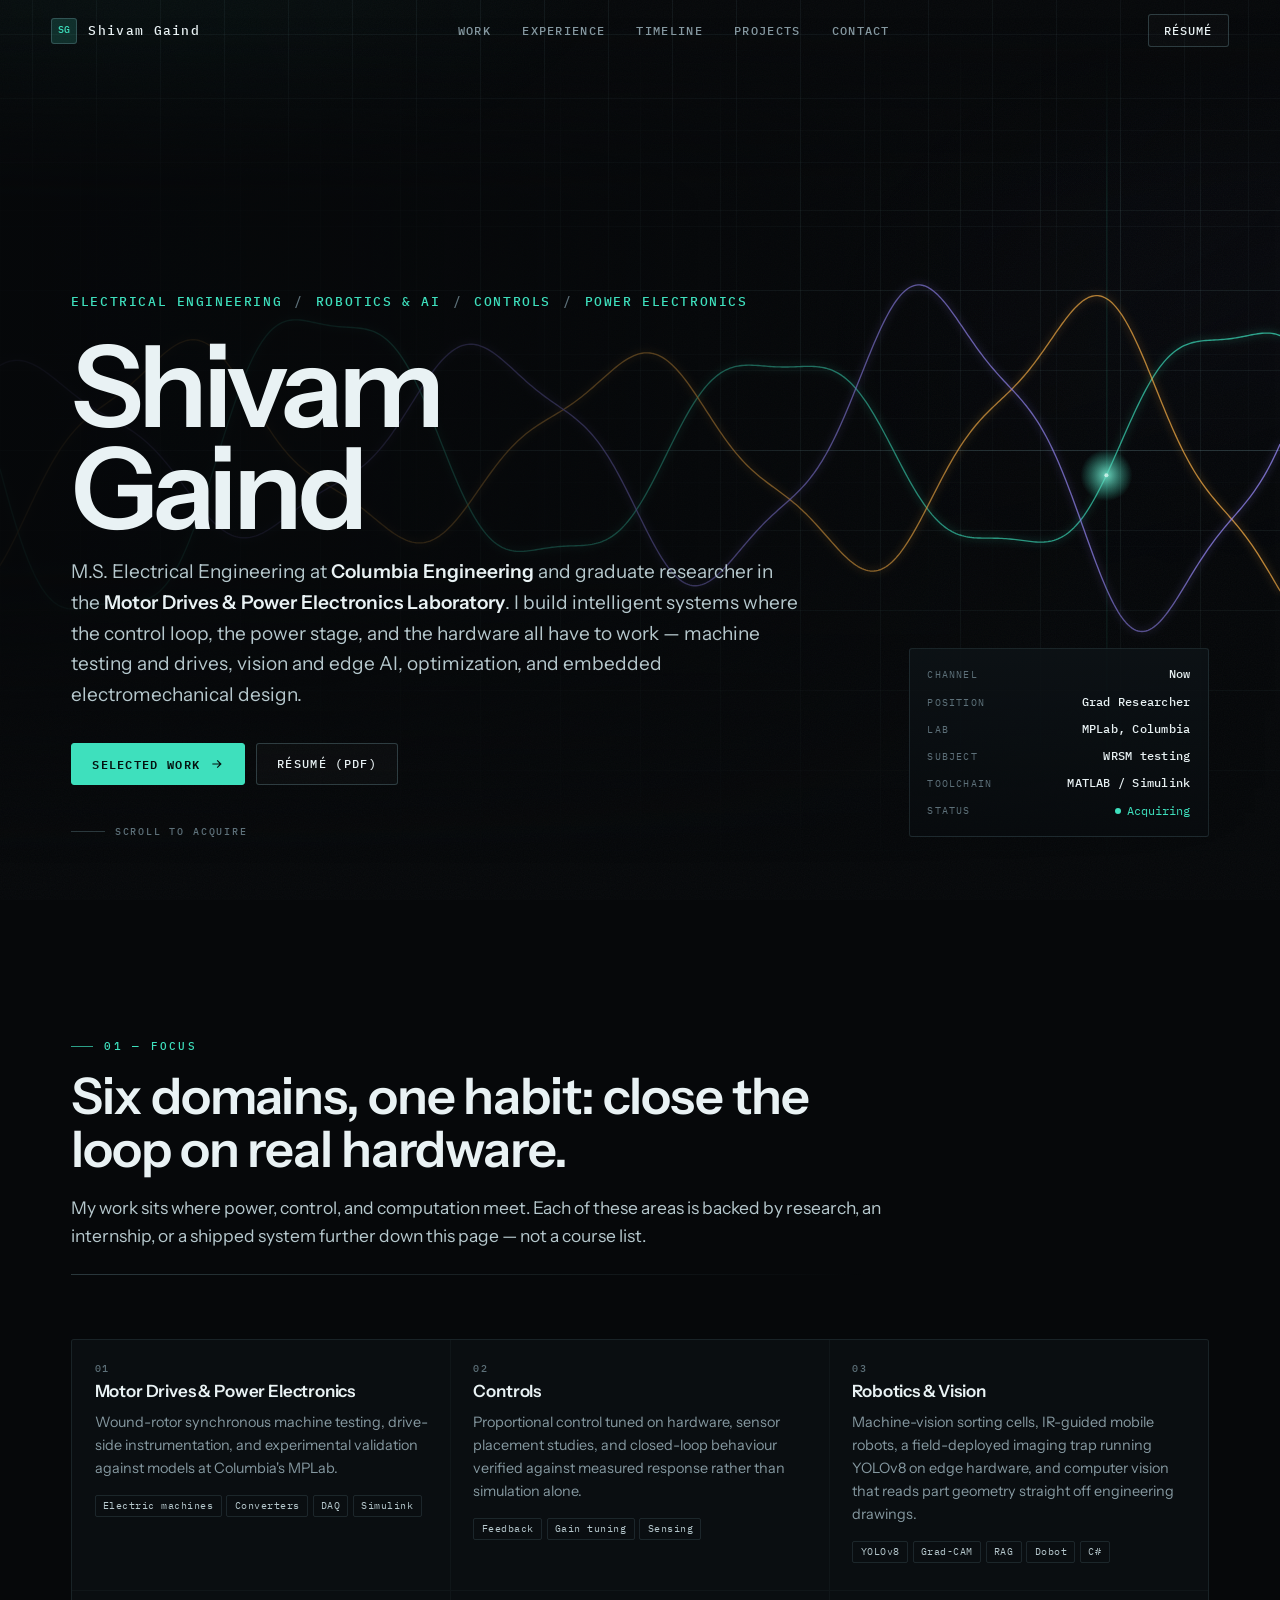
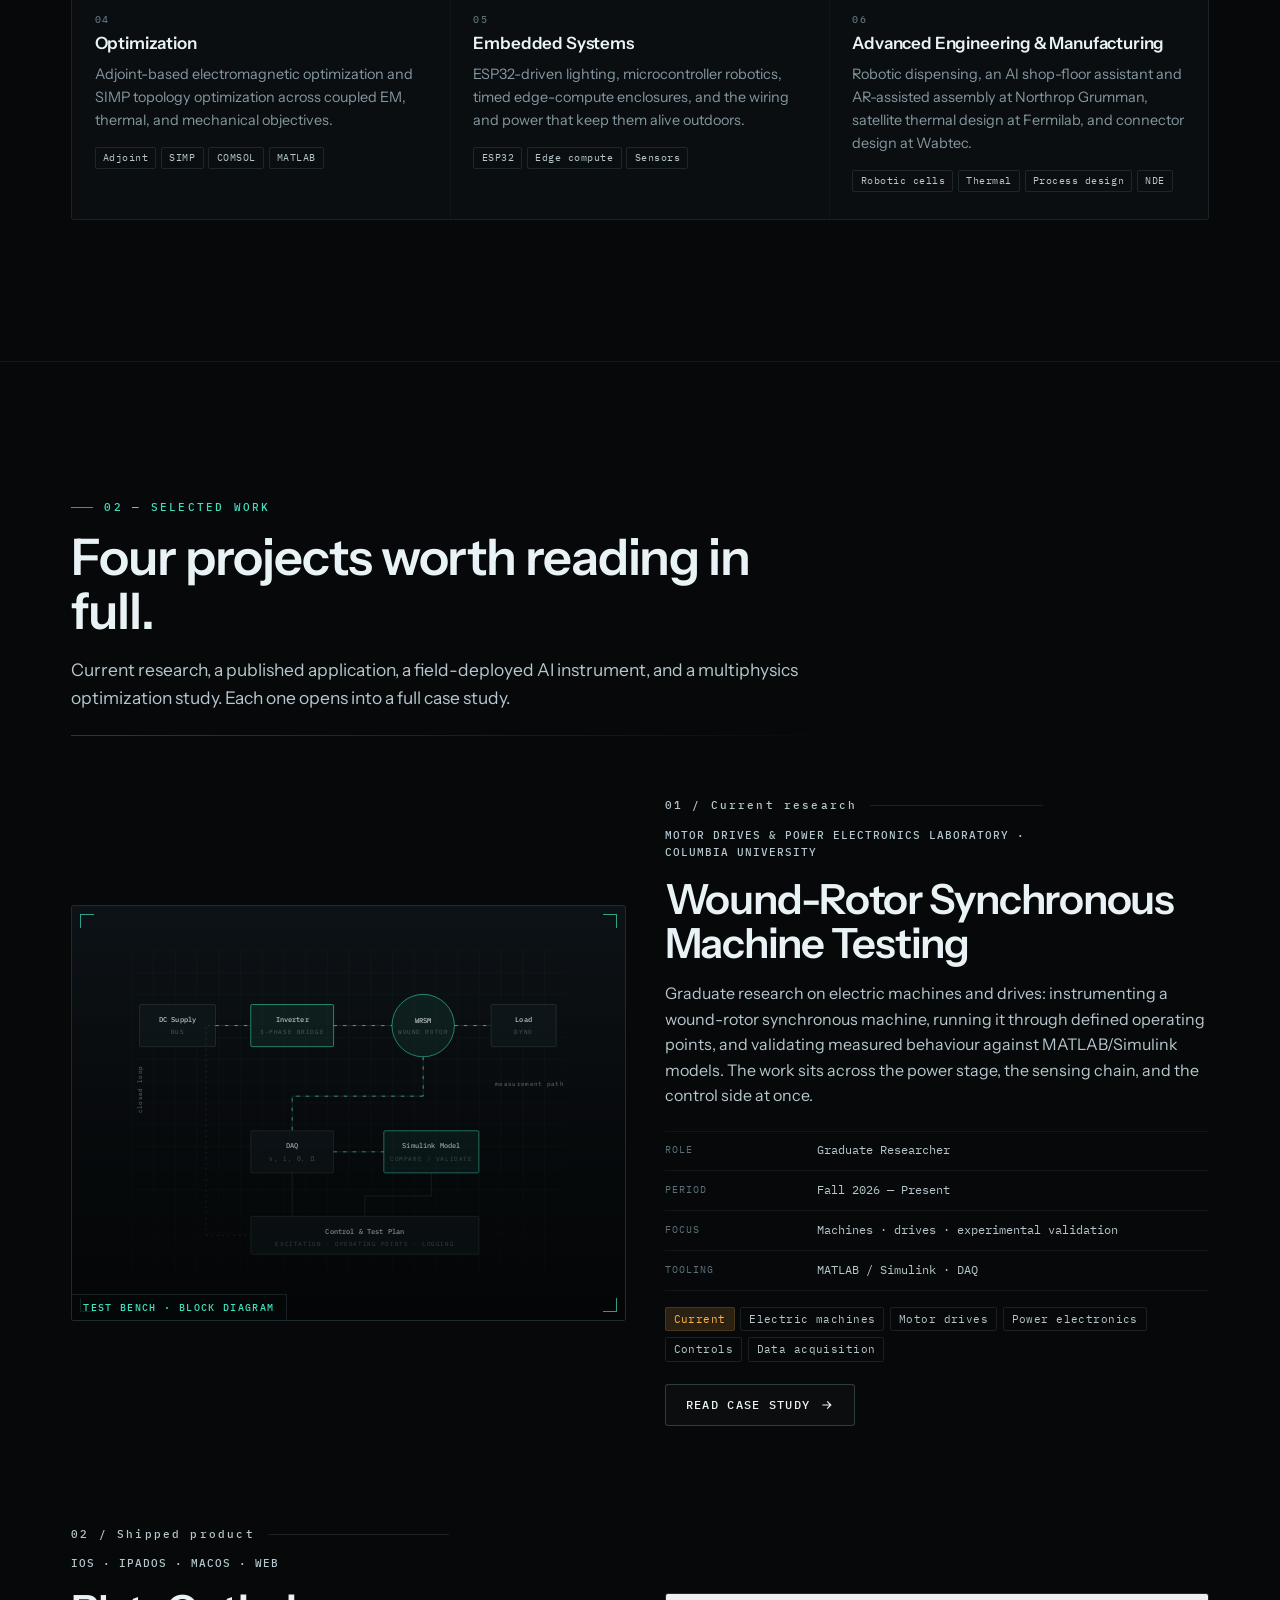
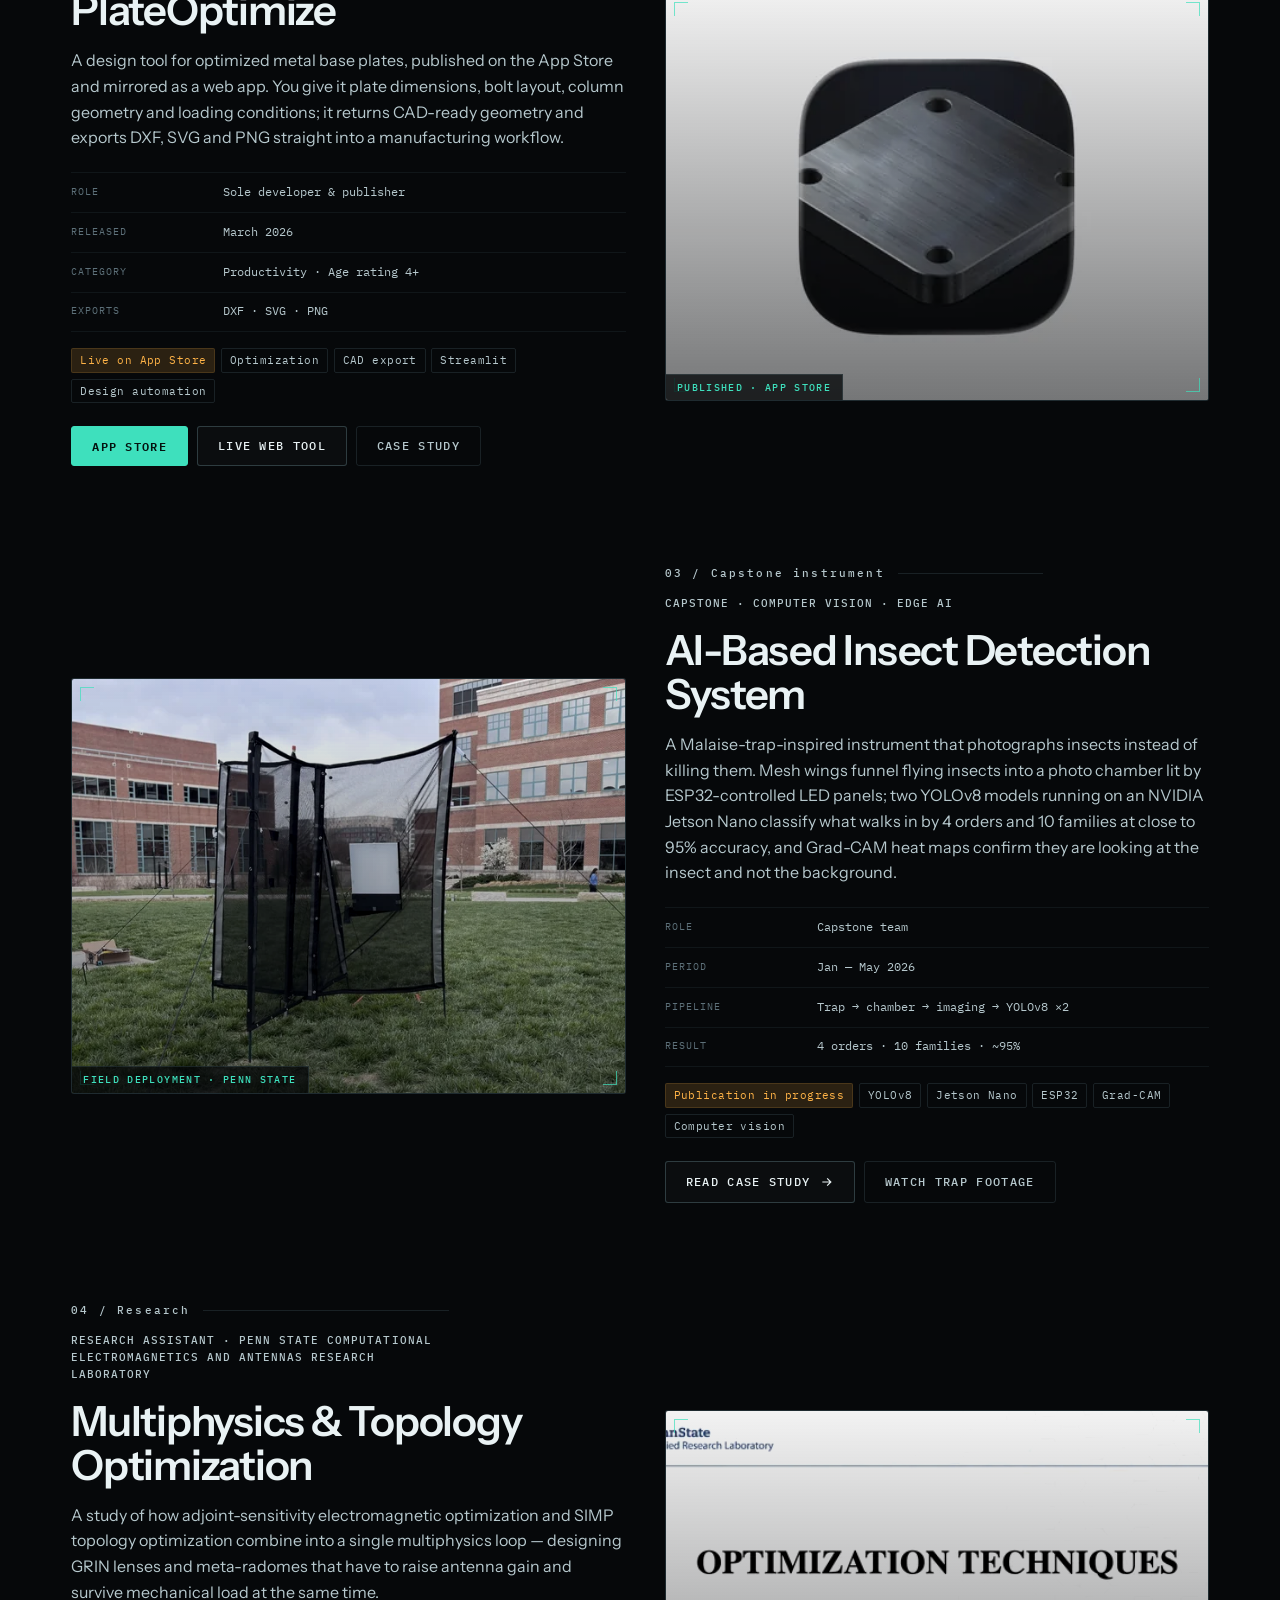
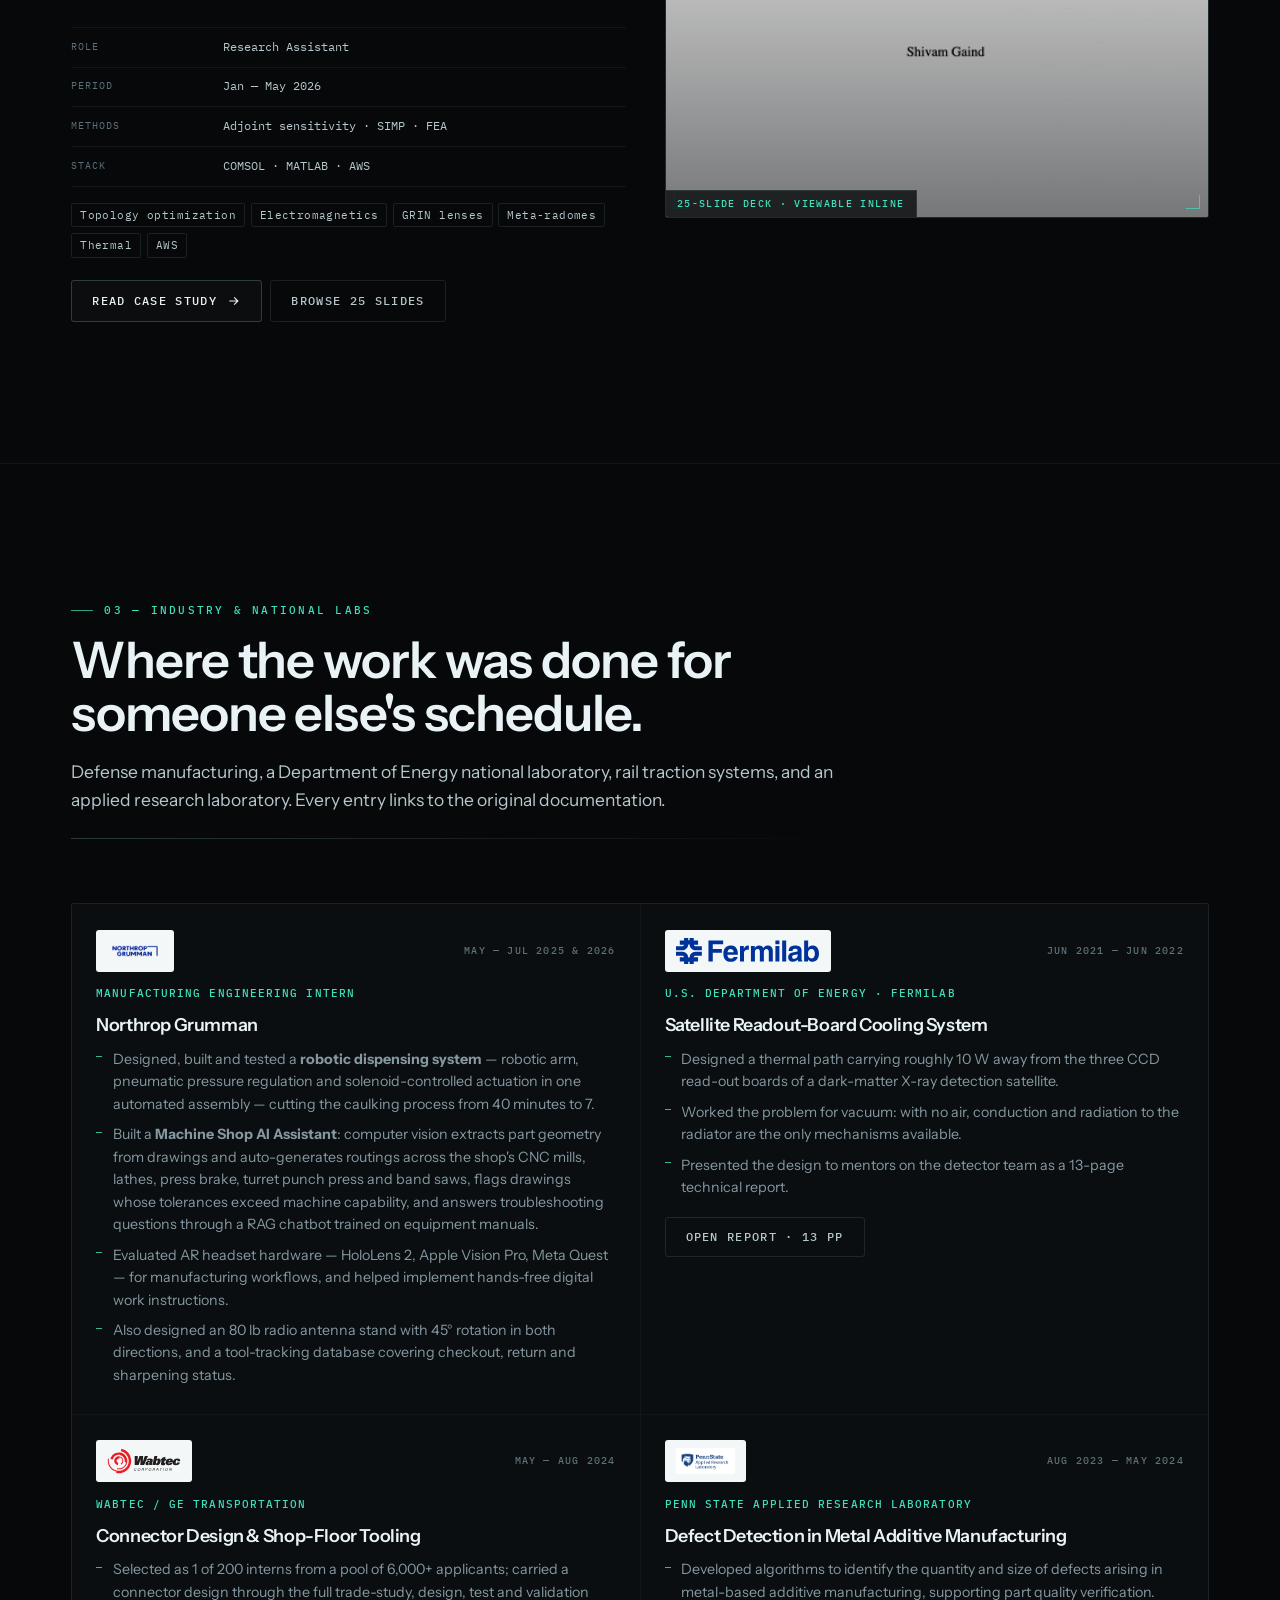
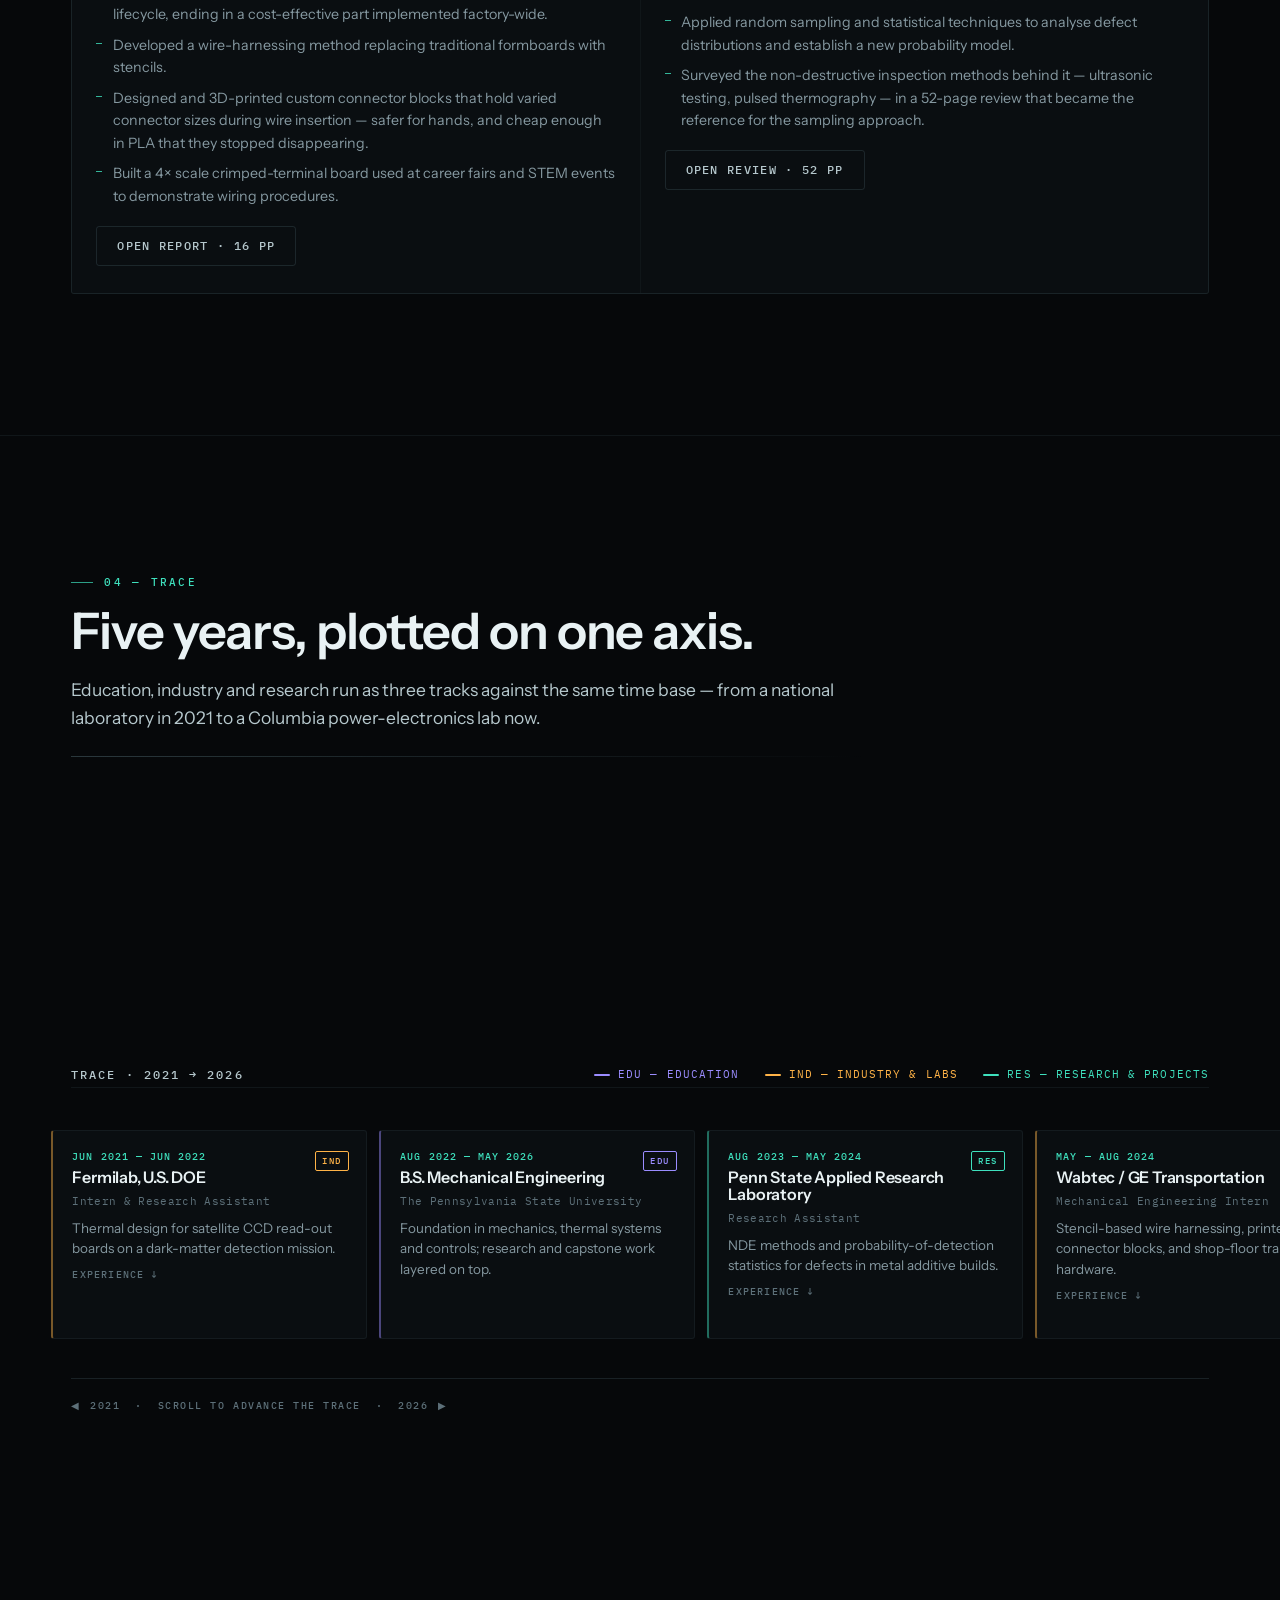
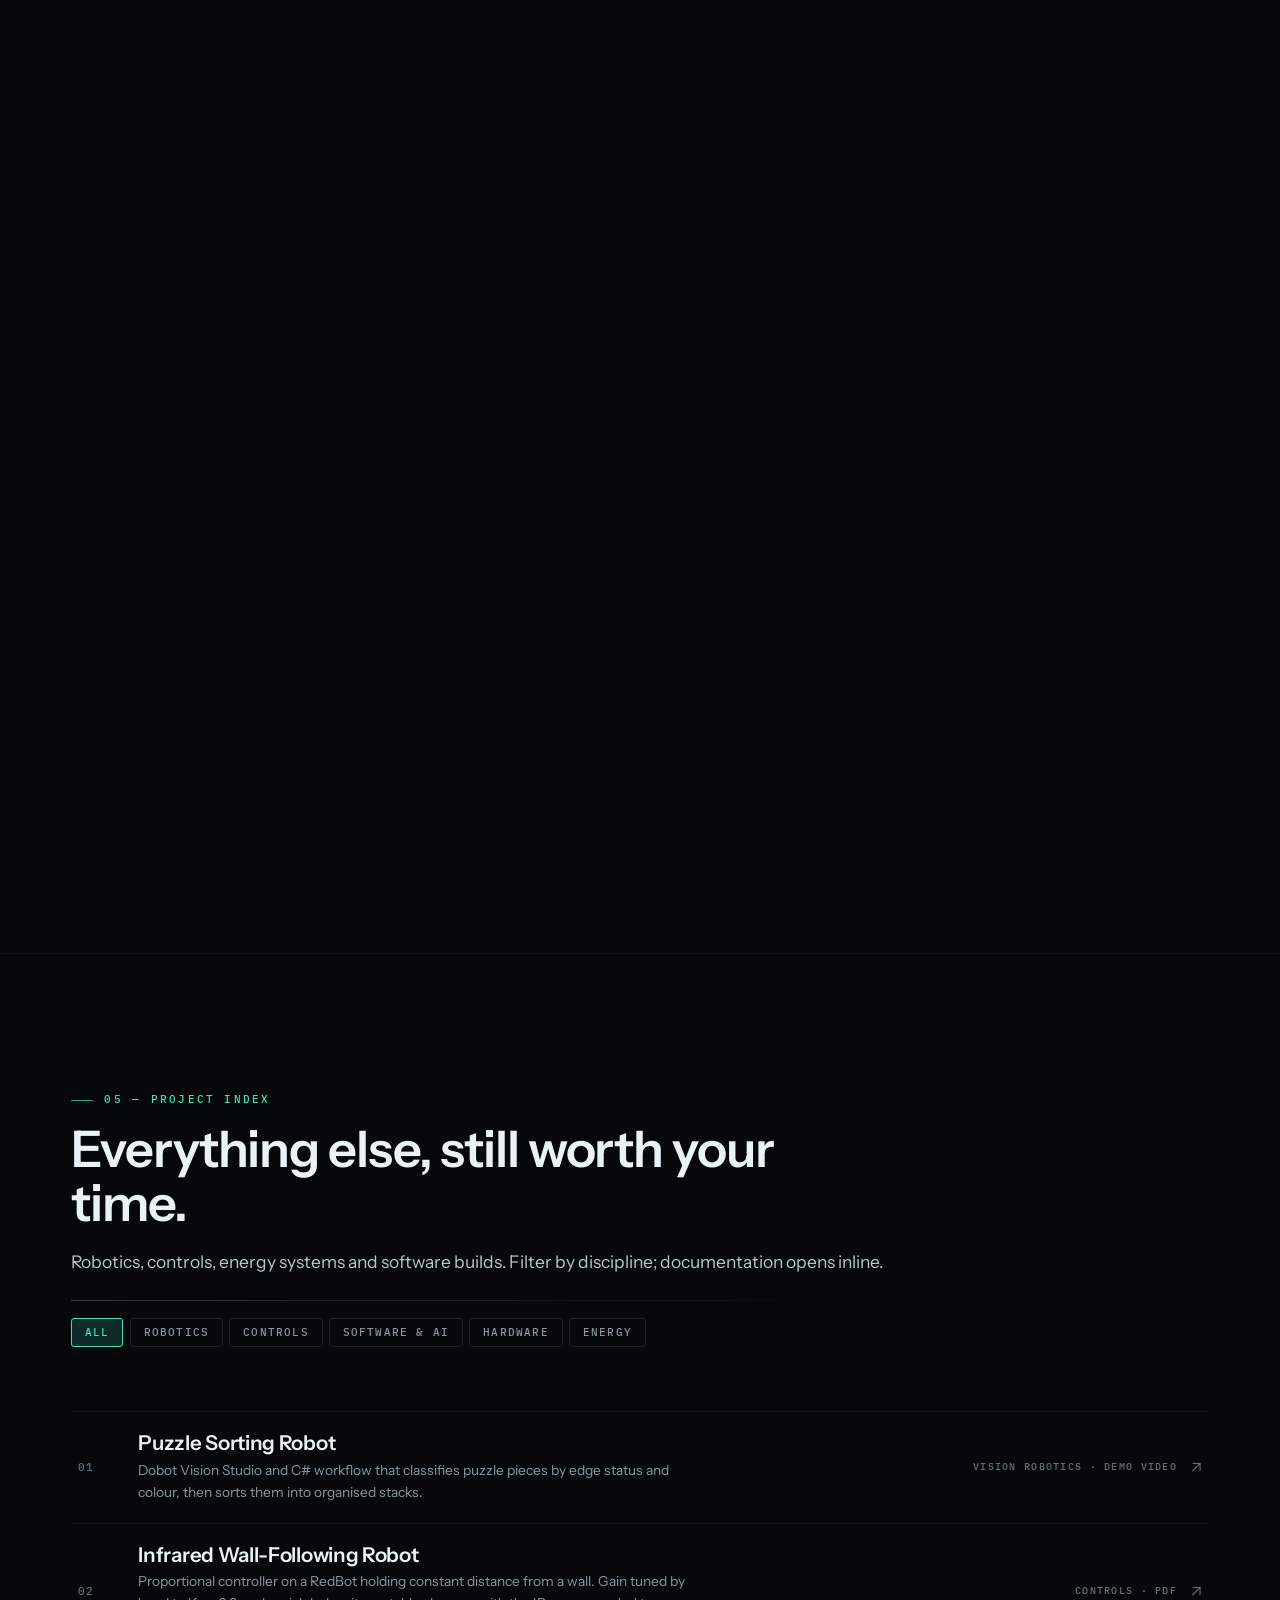
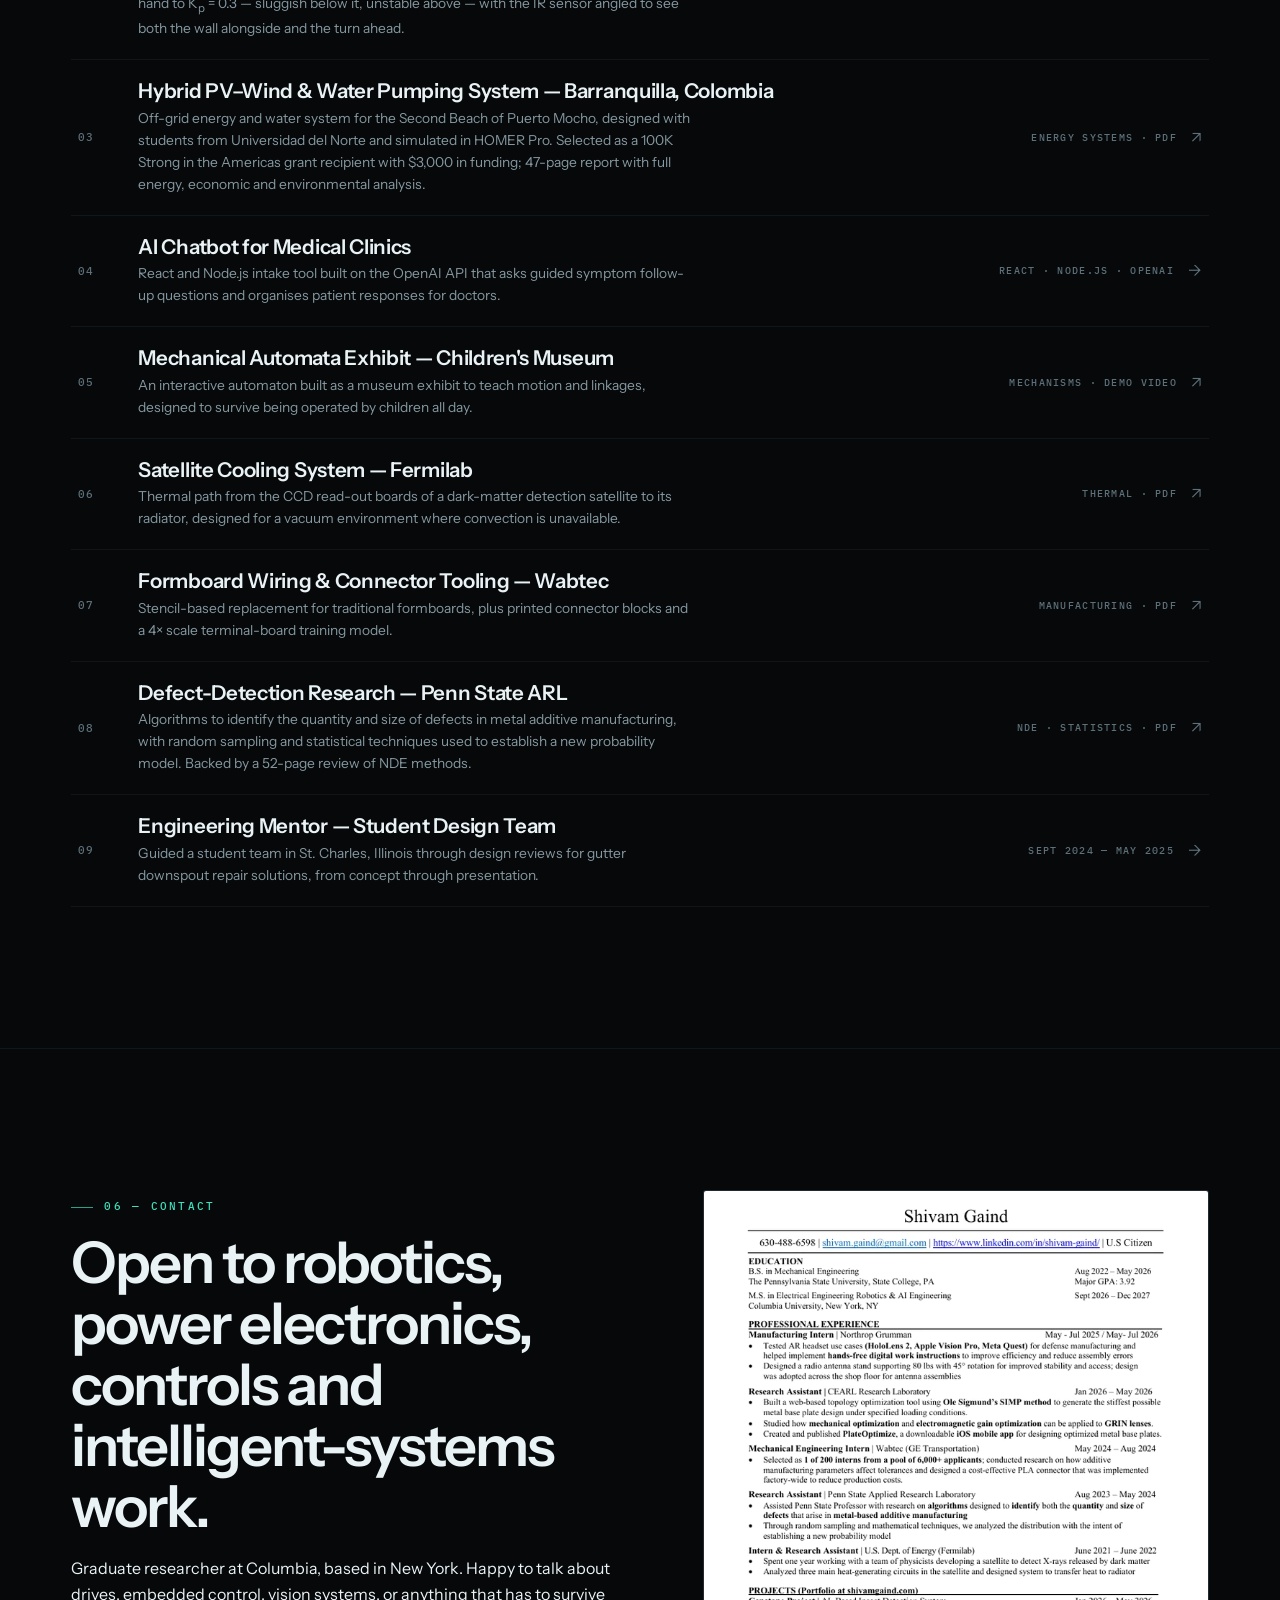
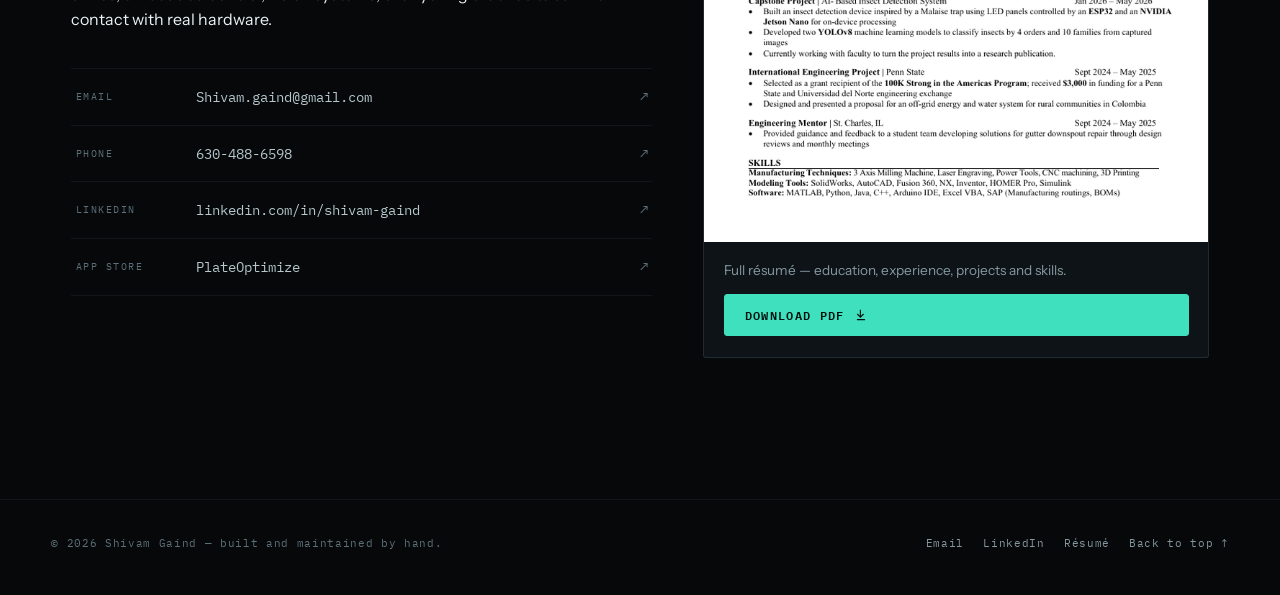
==== commit 4313ad2e: "Bring site copy up to the current resume Northrop was badly undersold: adds the robotic dispensing s" ====
--- a/index.html
+++ b/index.html
@@ -156,8 +156,8 @@
       </article>
       <article class="cap">
         <p class="n">03</p><h3>Robotics &amp; Vision</h3>
-        <p>Machine-vision sorting cells, IR-guided mobile robots, and a field-deployed imaging trap running YOLOv8 classifiers on edge hardware.</p>
-        <p class="tags"><span>YOLOv8</span><span>Grad-CAM</span><span>Dobot</span><span>C#</span></p>
+        <p>Machine-vision sorting cells, IR-guided mobile robots, a field-deployed imaging trap running YOLOv8 on edge hardware, and computer vision that reads part geometry straight off engineering drawings.</p>
+        <p class="tags"><span>YOLOv8</span><span>Grad-CAM</span><span>RAG</span><span>Dobot</span><span>C#</span></p>
       </article>
       <article class="cap">
         <p class="n">04</p><h3>Optimization</h3>
@@ -171,8 +171,8 @@
       </article>
       <article class="cap">
         <p class="n">06</p><h3>Advanced Engineering &amp; Manufacturing</h3>
-        <p>Defense tooling and AR-assisted assembly at Northrop Grumman, satellite thermal design at Fermilab, and harness-process work at Wabtec.</p>
-        <p class="tags"><span>Tooling</span><span>Thermal</span><span>Process design</span><span>NDE</span></p>
+        <p>Robotic dispensing, an AI shop-floor assistant and AR-assisted assembly at Northrop Grumman, satellite thermal design at Fermilab, and connector design at Wabtec.</p>
+        <p class="tags"><span>Robotic cells</span><span>Thermal</span><span>Process design</span><span>NDE</span></p>
       </article>
     </div>
   </div>
@@ -326,14 +326,15 @@
           <h3><a href="/work/insect-detection/">AI-Based Insect Detection System</a></h3>
           <p>
             A Malaise-trap-inspired instrument that photographs insects instead of killing them. Mesh wings funnel
-            flying insects into a photo chamber lit by ESP32-controlled LED panels; two YOLOv8 classifiers run on
-            edge compute, and Grad-CAM heat maps confirm the models are looking at the insect and not the background.
+            flying insects into a photo chamber lit by ESP32-controlled LED panels; two YOLOv8 models running on an
+            NVIDIA Jetson Nano classify what walks in by 4 orders and 10 families at close to 95% accuracy, and
+            Grad-CAM heat maps confirm they are looking at the insect and not the background.
           </p>
           <div class="spec">
             <div><span class="k">Role</span><span class="v">Capstone team</span></div>
             <div><span class="k">Period</span><span class="v">Jan — May 2026</span></div>
             <div><span class="k">Pipeline</span><span class="v">Trap → chamber → imaging → YOLOv8 ×2</span></div>
-            <div><span class="k">Status</span><span class="v">Publication in progress</span></div>
+            <div><span class="k">Result</span><span class="v">4 orders · 10 families · ~95%</span></div>
           </div>
           <div class="chips">
             <span class="hot">Publication in progress</span><span>YOLOv8</span><span>Jetson Nano</span>
@@ -405,14 +406,15 @@
       <article class="xp">
         <div class="xp-top">
           <span class="logo-chip"><img src="/images/Northrop-Grumman-logo.png" alt="Northrop Grumman" width="160" height="90" loading="lazy" decoding="async" /></span>
-          <span class="when">Summer 2025 &amp; 2026</span>
+          <span class="when">May — Jul 2025 &amp; 2026</span>
         </div>
         <p class="org">Manufacturing Engineering Intern</p>
         <h3>Northrop Grumman</h3>
         <ul>
-          <li>Designed an 80&nbsp;lb radio antenna stand allowing secure mounting and 45° rotation in both directions while maintaining full stability.</li>
-          <li>Developed a tool-tracking database letting technicians add, check out, return, and update sharpening or decommissioning status for tooling.</li>
-          <li>Supported the Shop Floor Augmented Reality project through hardware testing and detailed procedures guiding technicians through assembly.</li>
+          <li>Designed, built and tested a <strong>robotic dispensing system</strong> — robotic arm, pneumatic pressure regulation and solenoid-controlled actuation in one automated assembly — cutting the caulking process from 40 minutes to 7.</li>
+          <li>Built a <strong>Machine Shop AI Assistant</strong>: computer vision extracts part geometry from drawings and auto-generates routings across the shop's CNC mills, lathes, press brake, turret punch press and band saws, flags drawings whose tolerances exceed machine capability, and answers troubleshooting questions through a RAG chatbot trained on equipment manuals.</li>
+          <li>Evaluated AR headset hardware — HoloLens&nbsp;2, Apple Vision Pro, Meta Quest — for manufacturing workflows, and helped implement hands-free digital work instructions.</li>
+          <li>Also designed an 80&nbsp;lb radio antenna stand with 45° rotation in both directions, and a tool-tracking database covering checkout, return and sharpening status.</li>
         </ul>
       </article>
 
@@ -439,8 +441,9 @@
           <span class="when">May — Aug 2024</span>
         </div>
         <p class="org">Wabtec / GE Transportation</p>
-        <h3>Wire Harnessing &amp; Shop-Floor Tooling</h3>
+        <h3>Connector Design &amp; Shop-Floor Tooling</h3>
         <ul>
+          <li>Selected as 1 of 200 interns from a pool of 6,000+ applicants; carried a connector design through the full trade-study, design, test and validation lifecycle, ending in a cost-effective part implemented factory-wide.</li>
           <li>Developed a wire-harnessing method replacing traditional formboards with stencils.</li>
           <li>Designed and 3D-printed custom connector blocks that hold varied connector sizes during wire insertion — safer for hands, and cheap enough in PLA that they stopped disappearing.</li>
           <li>Built a 4× scale crimped-terminal board used at career fairs and STEM events to demonstrate wiring procedures.</li>
@@ -458,9 +461,9 @@
         <p class="org">Penn State Applied Research Laboratory</p>
         <h3>Defect Detection in Metal Additive Manufacturing</h3>
         <ul>
-          <li>Surveyed non-destructive inspection and evaluation methods — ultrasonic testing, pulsed thermography — for what data they can actually yield.</li>
-          <li>Studied the statistical methods behind probability-of-detection so defect claims are quantified rather than asserted.</li>
-          <li>Compiled a 52-page research review that became the reference document for the sampling approach.</li>
+          <li>Developed algorithms to identify the quantity and size of defects arising in metal-based additive manufacturing, supporting part quality verification.</li>
+          <li>Applied random sampling and statistical techniques to analyse defect distributions and establish a new probability model.</li>
+          <li>Surveyed the non-destructive inspection methods behind it — ultrasonic testing, pulsed thermography — in a 52-page review that became the reference for the sampling approach.</li>
         </ul>
         <div class="acts">
           <button class="btn ghost" type="button" data-doc="/pdfs/defect-detection.pdf" data-doc-title="Additive manufacturing defect-detection research"><span>Open review · 52 pp</span></button>
@@ -537,7 +540,7 @@
             <span class="when">Sept 2024 — May 2025</span>
             <h3>100K Strong in the Americas</h3>
             <p class="org">Penn State × Universidad del Norte</p>
-            <p>Hybrid PV–wind and water-pumping system designed for Puerto Mocho, Barranquilla, Colombia.</p>
+            <p>$3,000 grant recipient; hybrid PV–wind and water-pumping system for Puerto Mocho, Barranquilla.</p>
             <span class="go">Projects ↓</span>
           </a>
 
@@ -546,7 +549,7 @@
             <span class="when">May — Aug 2025</span>
             <h3>Northrop Grumman</h3>
             <p class="org">Manufacturing Engineering Intern</p>
-            <p>Antenna stand design, tool-tracking database, and shop-floor augmented reality support.</p>
+            <p>Robotic dispensing cell, antenna stand design, tool-tracking database and shop-floor AR support.</p>
             <span class="go">Experience ↓</span>
           </a>
 
@@ -555,7 +558,7 @@
             <span class="when">Jan — May 2026</span>
             <h3>AI Insect Detection Capstone</h3>
             <p class="org">Penn State</p>
-            <p>Field-deployed imaging trap with edge YOLOv8 classifiers; publication in progress.</p>
+            <p>Field-deployed imaging trap; two YOLOv8 models to 4 orders and 10 families at ~95% accuracy.</p>
             <span class="go">Case study →</span>
           </a>
 
@@ -582,7 +585,7 @@
             <span class="when">May — Aug 2026</span>
             <h3>Northrop Grumman</h3>
             <p class="org">Manufacturing Engineering Intern — return</p>
-            <p>Second summer on defense manufacturing engineering and tooling.</p>
+            <p>Machine Shop AI Assistant: computer vision on drawings, auto-generated CNC routings, RAG troubleshooting.</p>
             <span class="go">Experience ↓</span>
           </a>
 
@@ -591,7 +594,7 @@
             <span class="when">Fall 2026 — Dec 2027</span>
             <h3>M.S. Electrical Engineering</h3>
             <p class="org">Columbia University · Robotics &amp; AI</p>
-            <p>Graduate coursework across robotics, AI and electrical systems at Columbia Engineering.</p>
+            <p>Specialising in AI engineering and signal processing / control systems at Columbia Engineering.</p>
           </article>
 
           <a class="tl-node" data-track="res" href="/work/mplab/">
@@ -666,7 +669,7 @@
         <span class="n mono">03</span>
         <span>
           <h3>Hybrid PV–Wind &amp; Water Pumping System — Barranquilla, Colombia</h3>
-          <p>Off-grid energy and water system for the Second Beach of Puerto Mocho, designed with students from Universidad del Norte and simulated in HOMER Pro. 47-page report with full energy, economic and environmental analysis.</p>
+          <p>Off-grid energy and water system for the Second Beach of Puerto Mocho, designed with students from Universidad del Norte and simulated in HOMER Pro. Selected as a 100K Strong in the Americas grant recipient with $3,000 in funding; 47-page report with full energy, economic and environmental analysis.</p>
         </span>
         <span class="meta">
           <span class="cat">Energy systems · PDF</span>
@@ -731,7 +734,7 @@
         <span class="n mono">08</span>
         <span>
           <h3>Defect-Detection Research — Penn State ARL</h3>
-          <p>Non-destructive inspection methods and probability-of-detection statistics for metal additive manufacturing, compiled into a 52-page review.</p>
+          <p>Algorithms to identify the quantity and size of defects in metal additive manufacturing, with random sampling and statistical techniques used to establish a new probability model. Backed by a 52-page review of NDE methods.</p>
         </span>
         <span class="meta">
           <span class="cat">NDE · Statistics · PDF</span>
